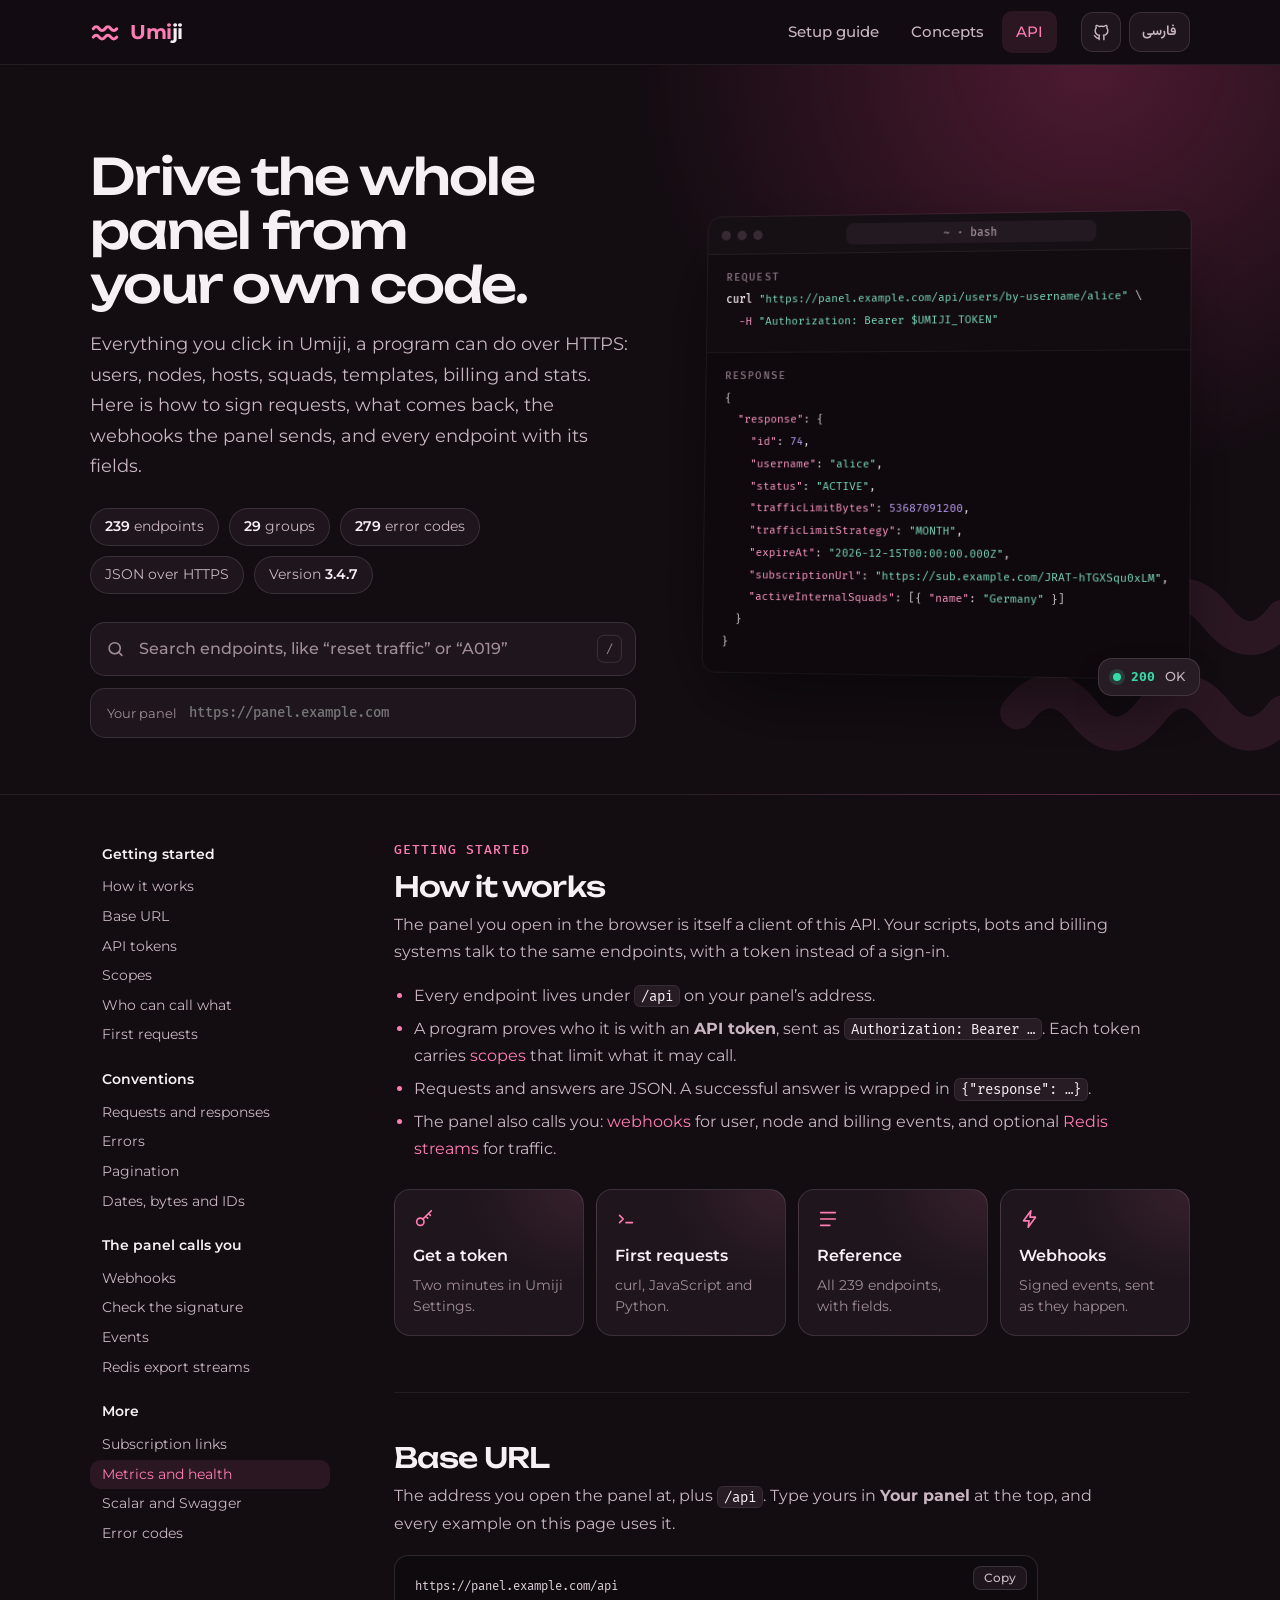
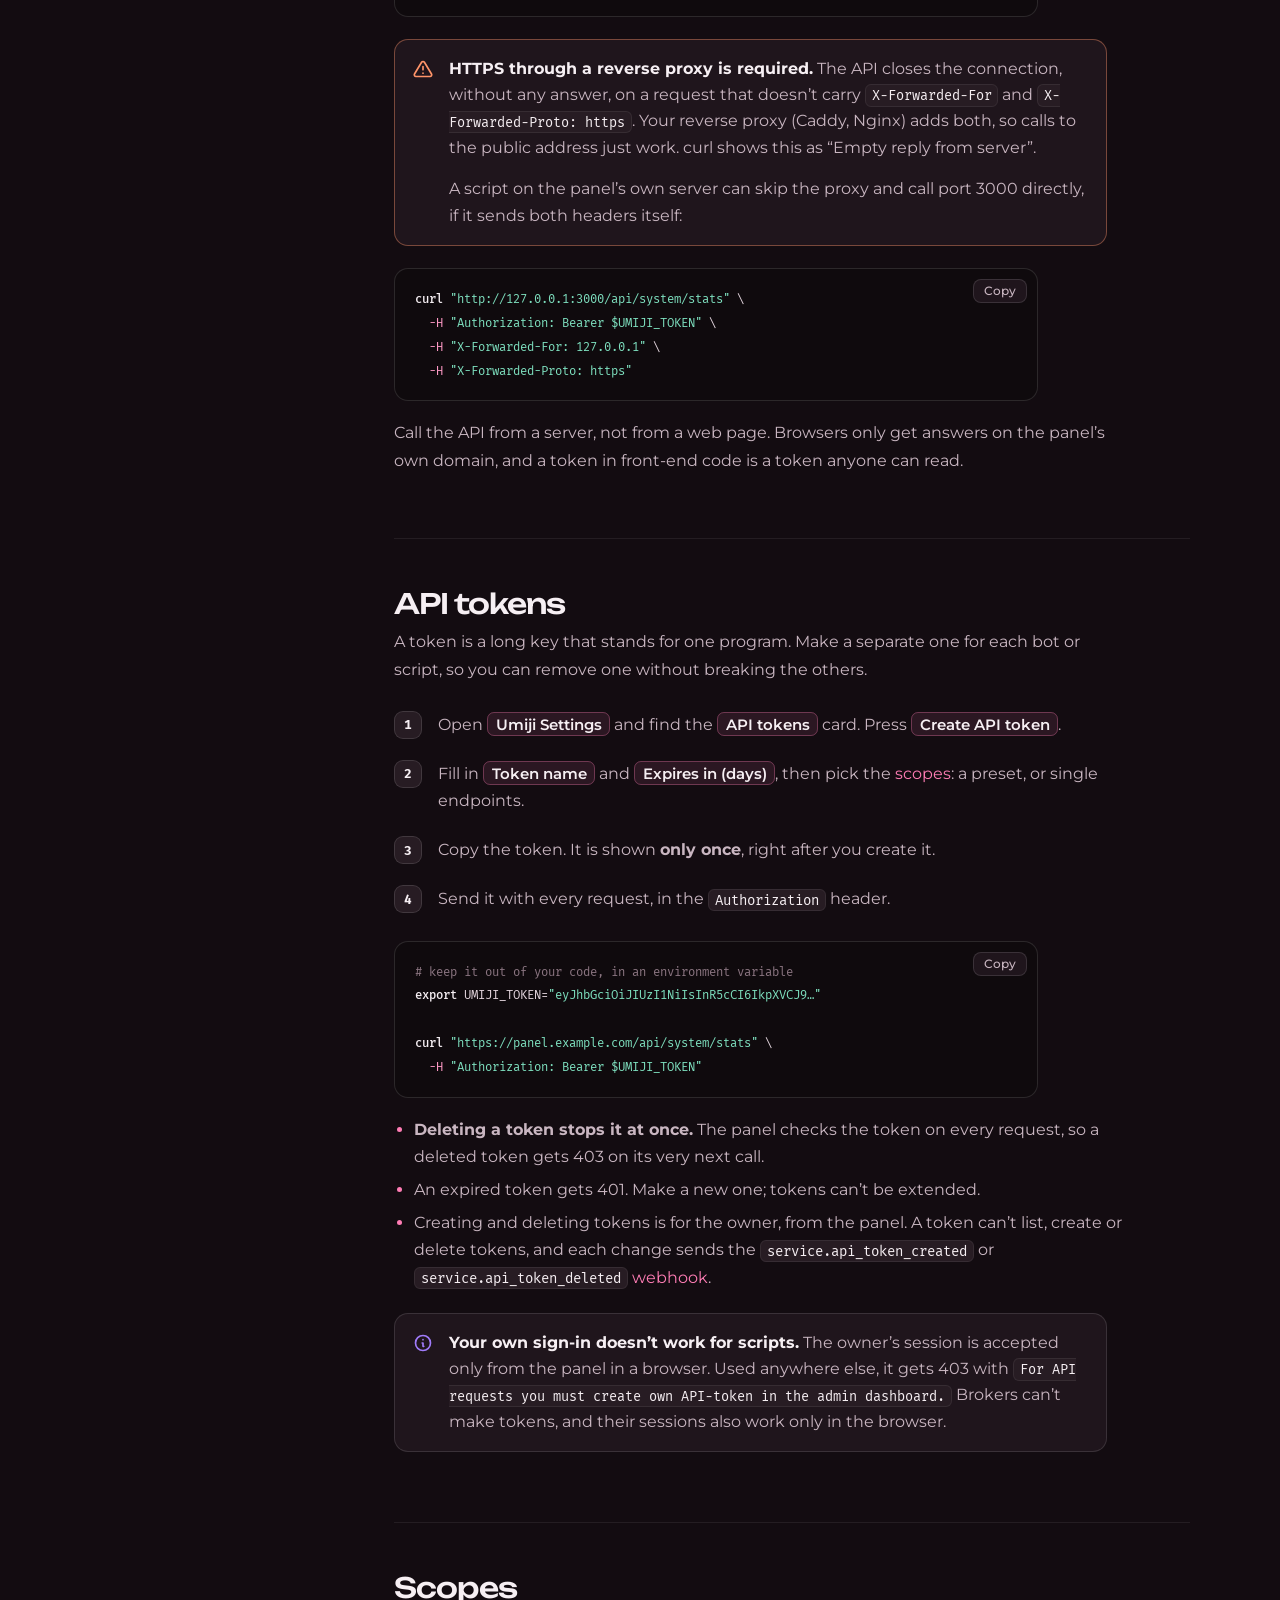
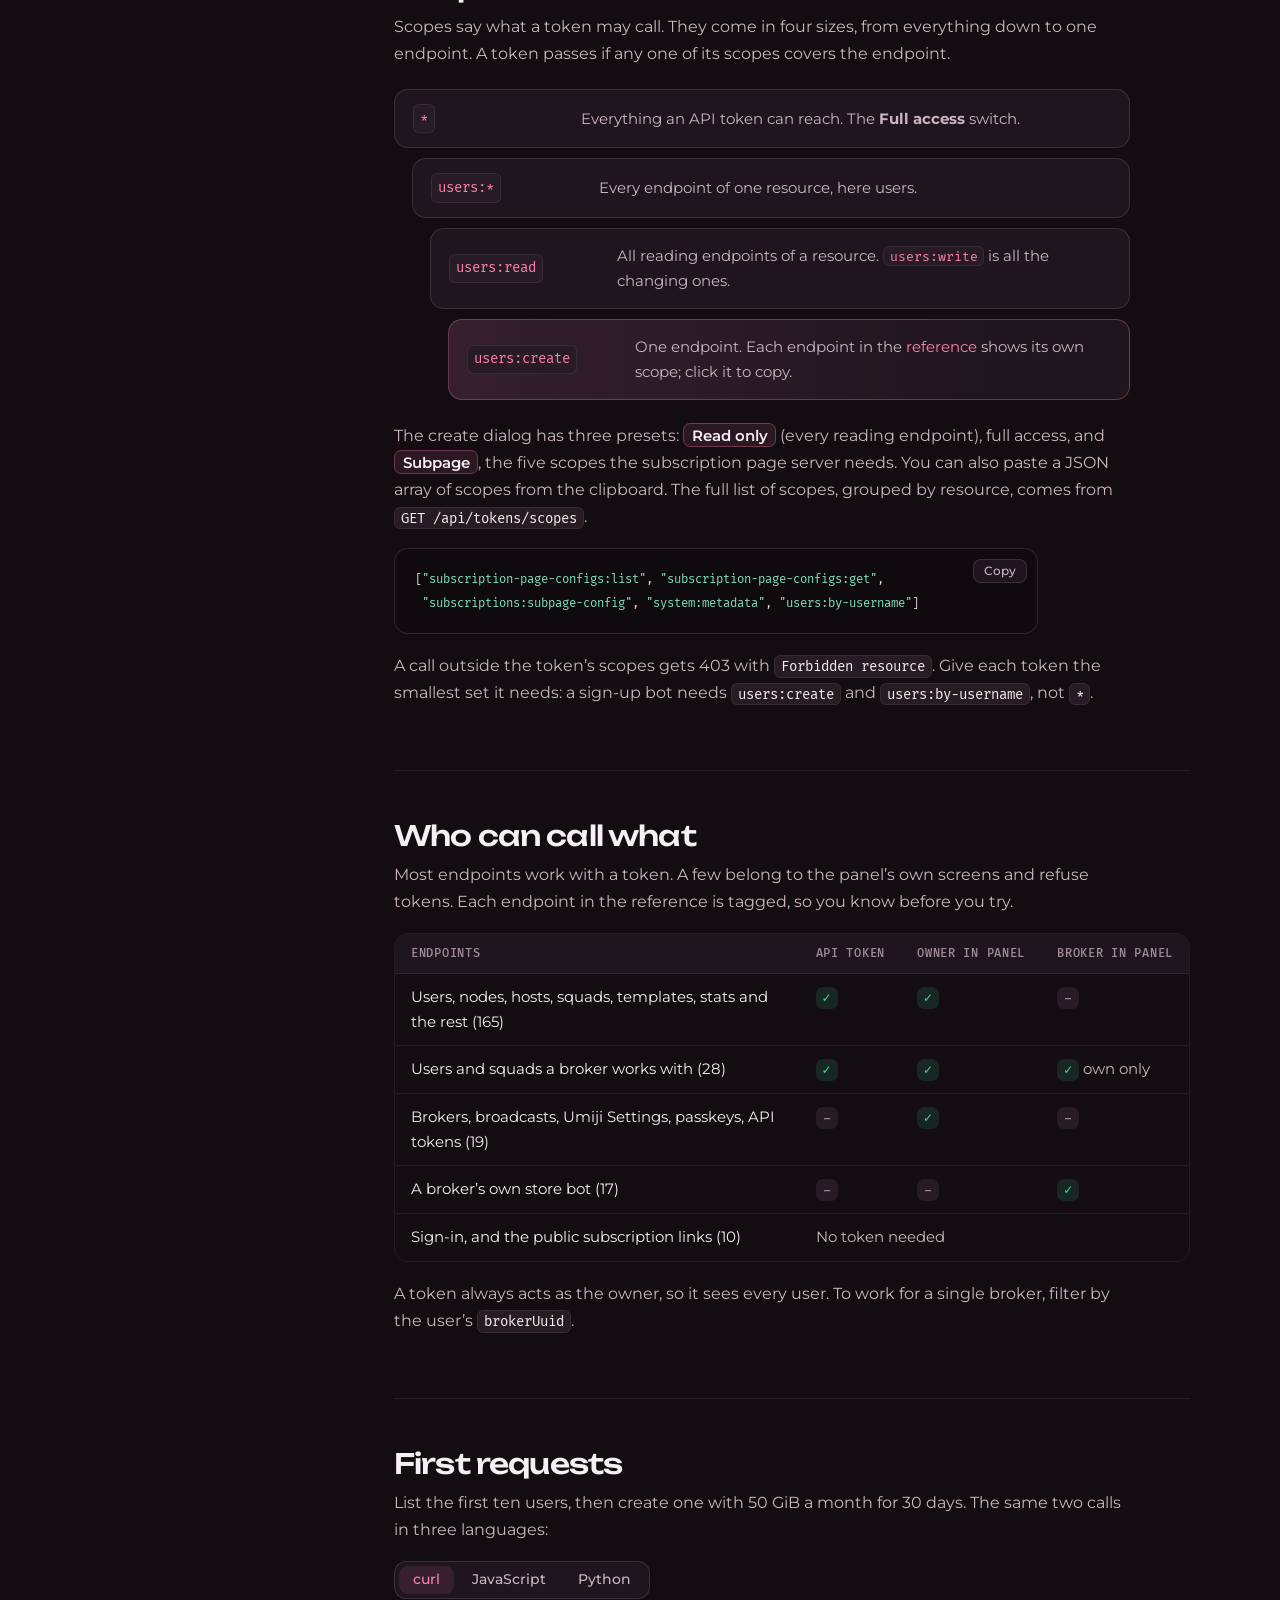
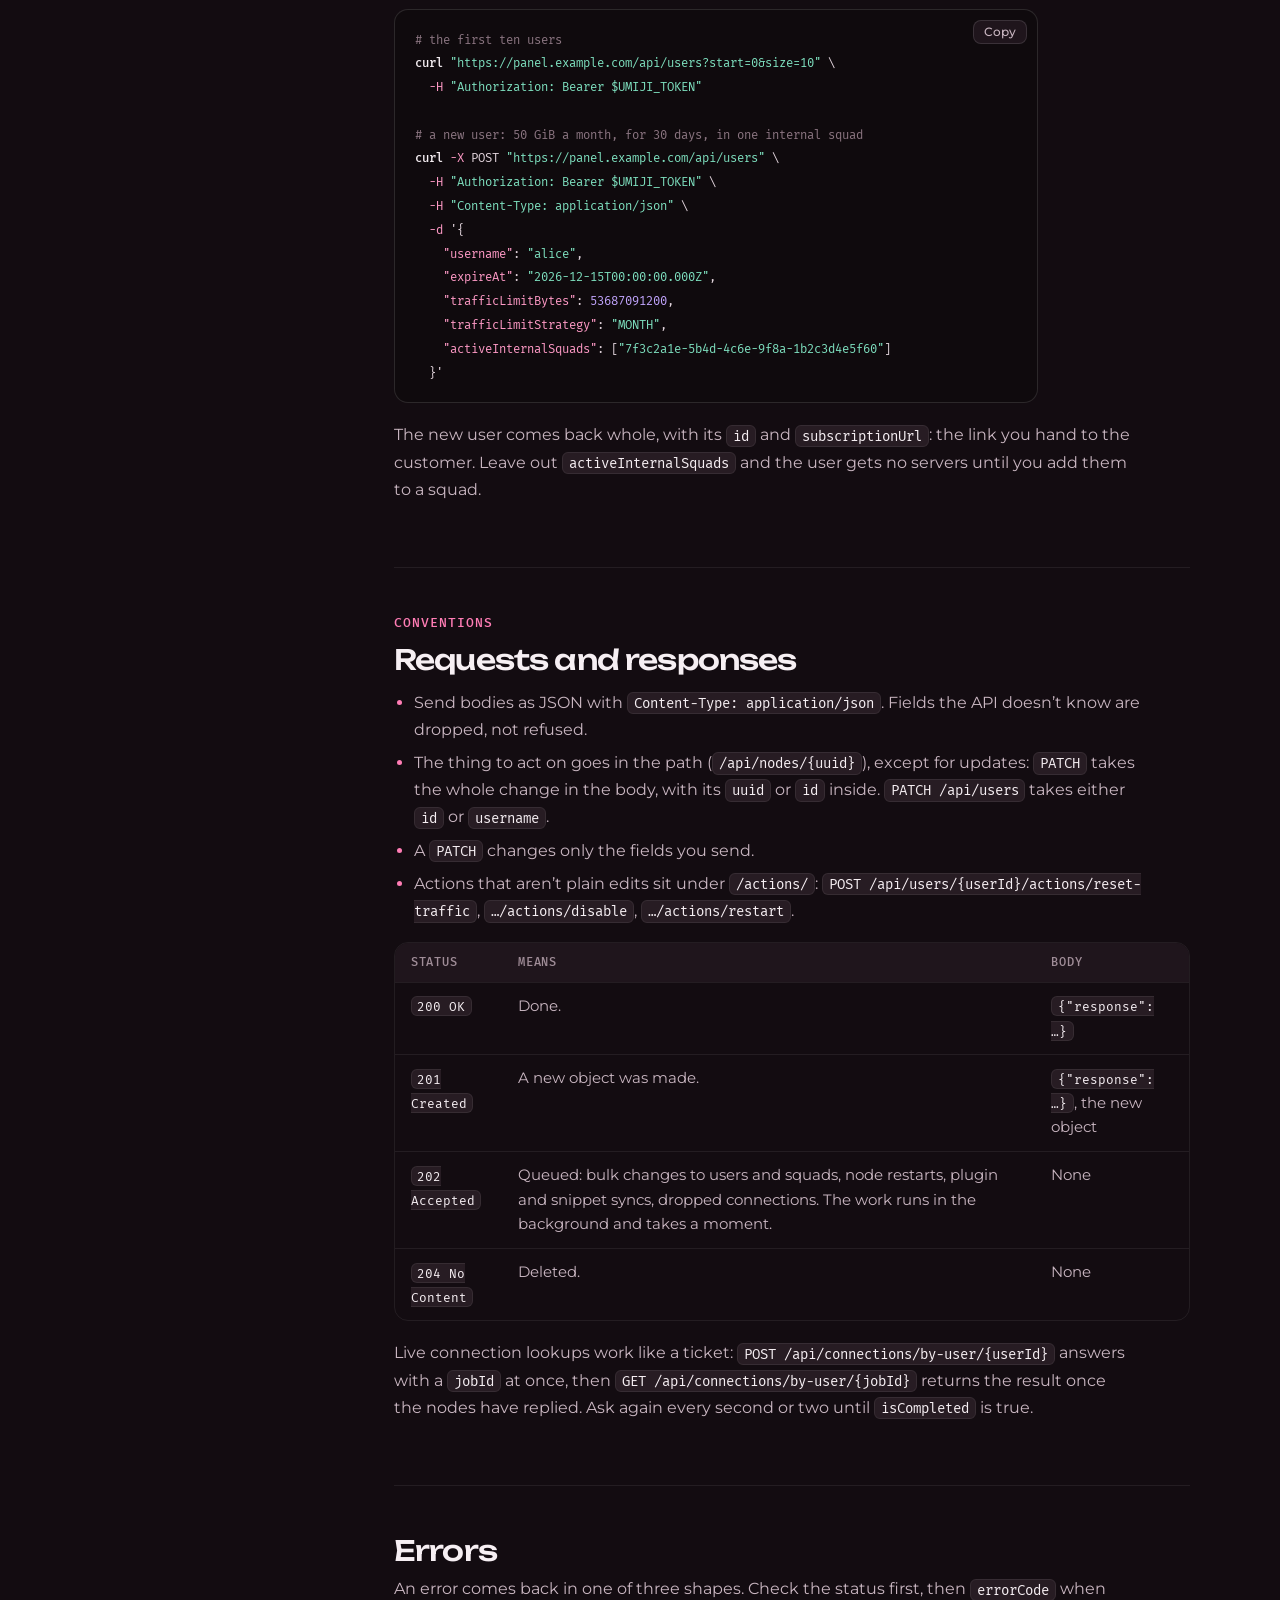
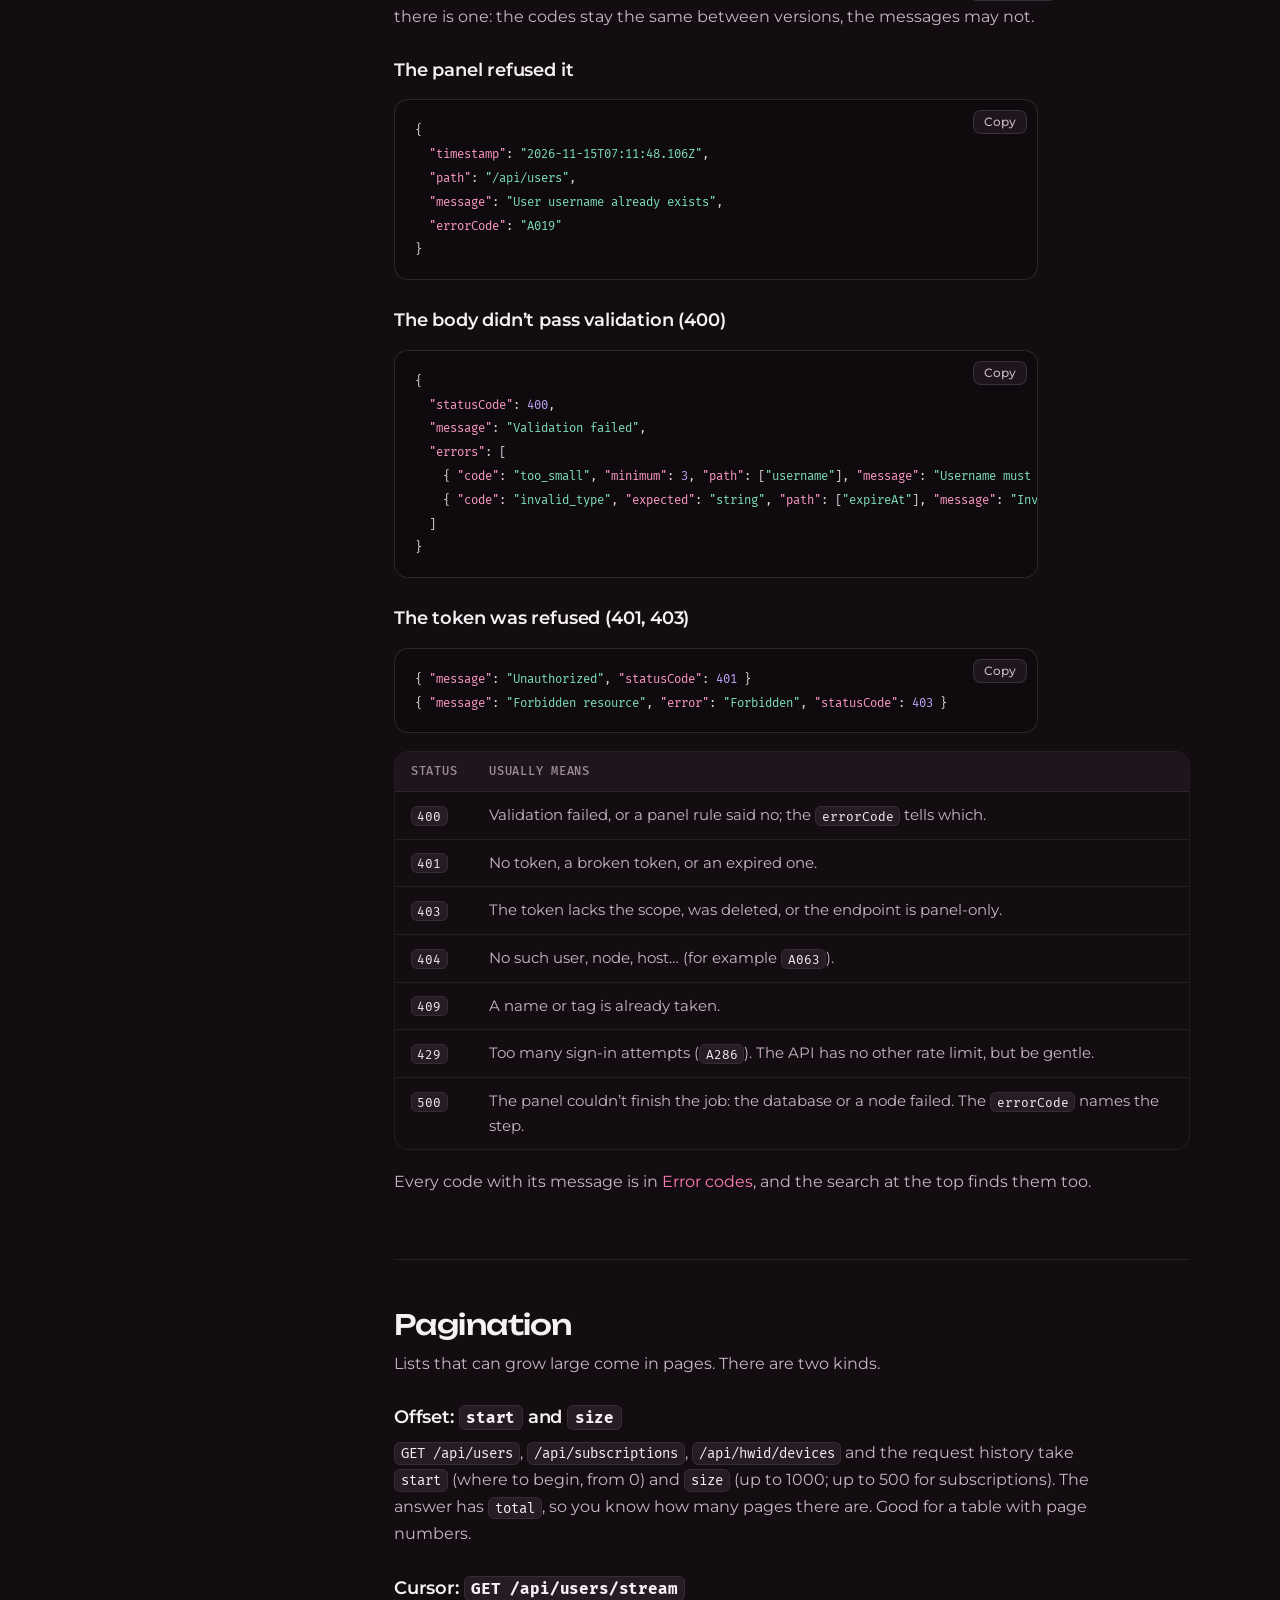
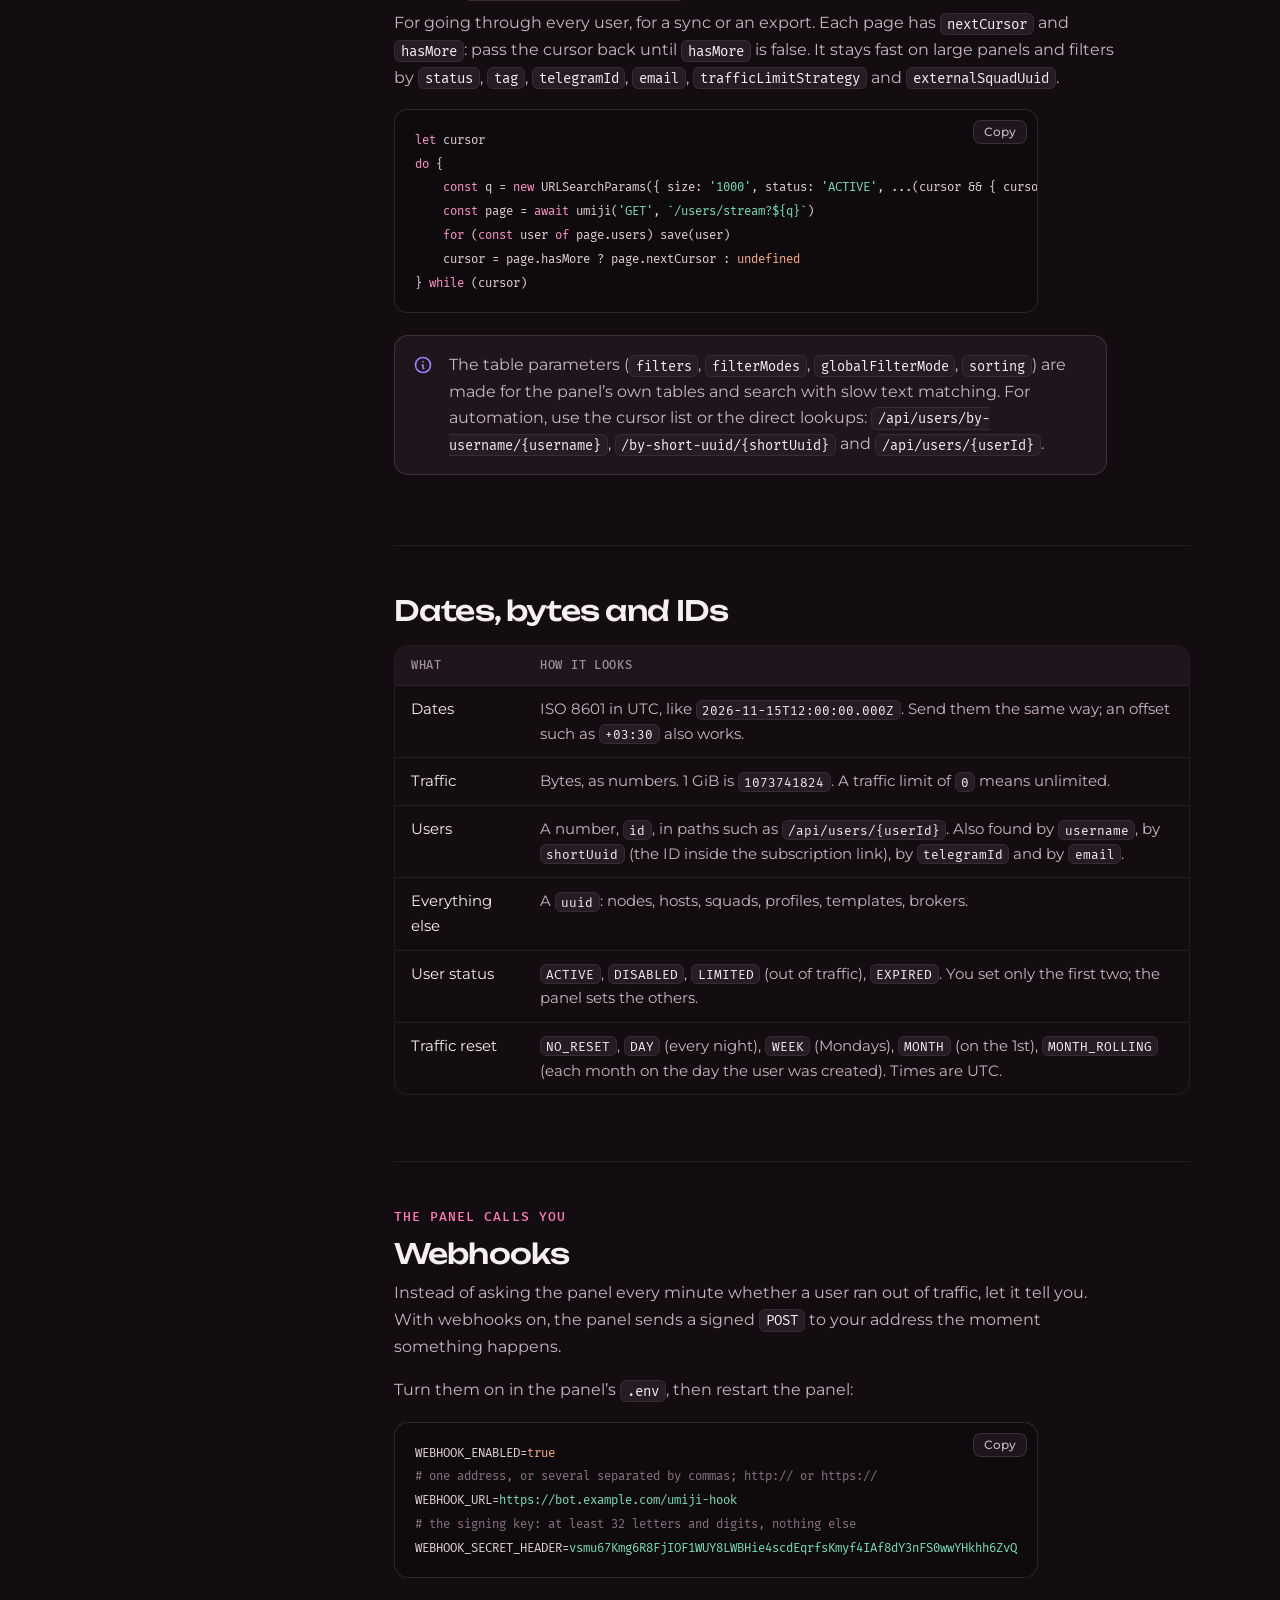
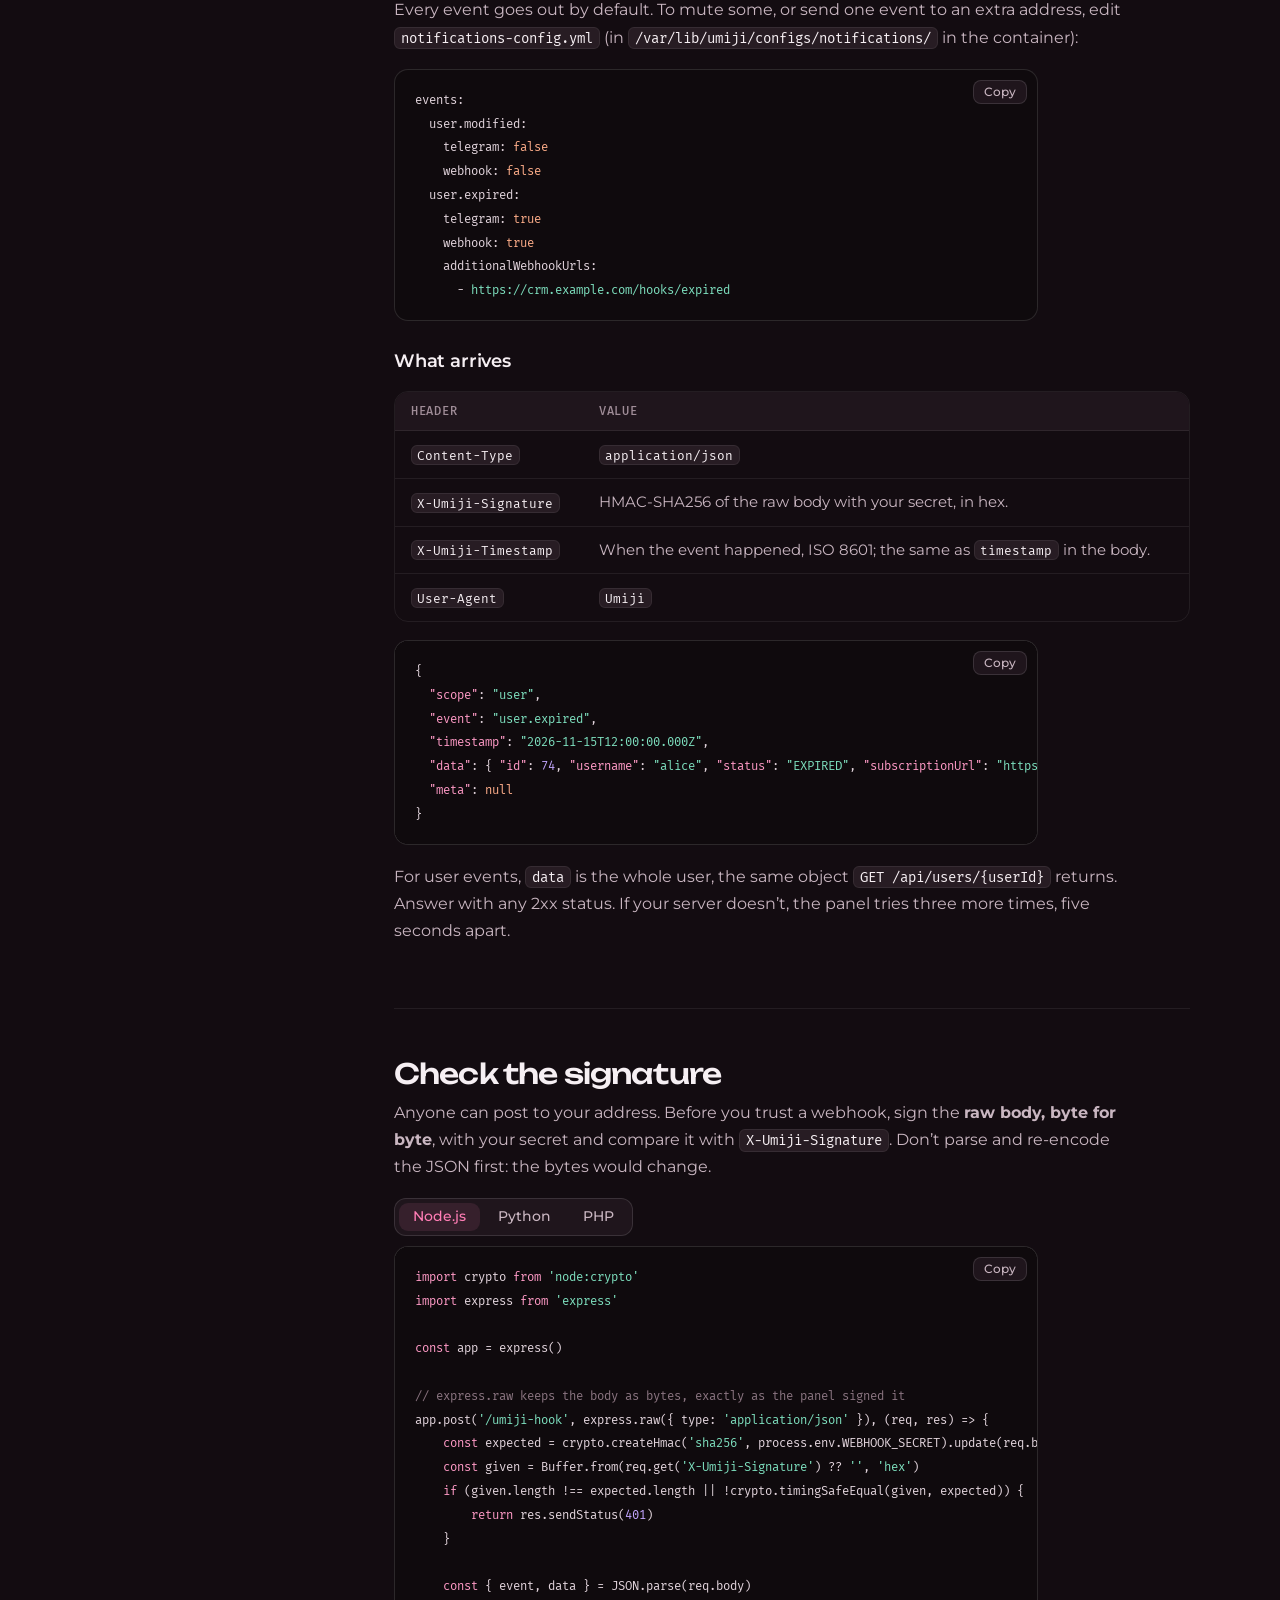
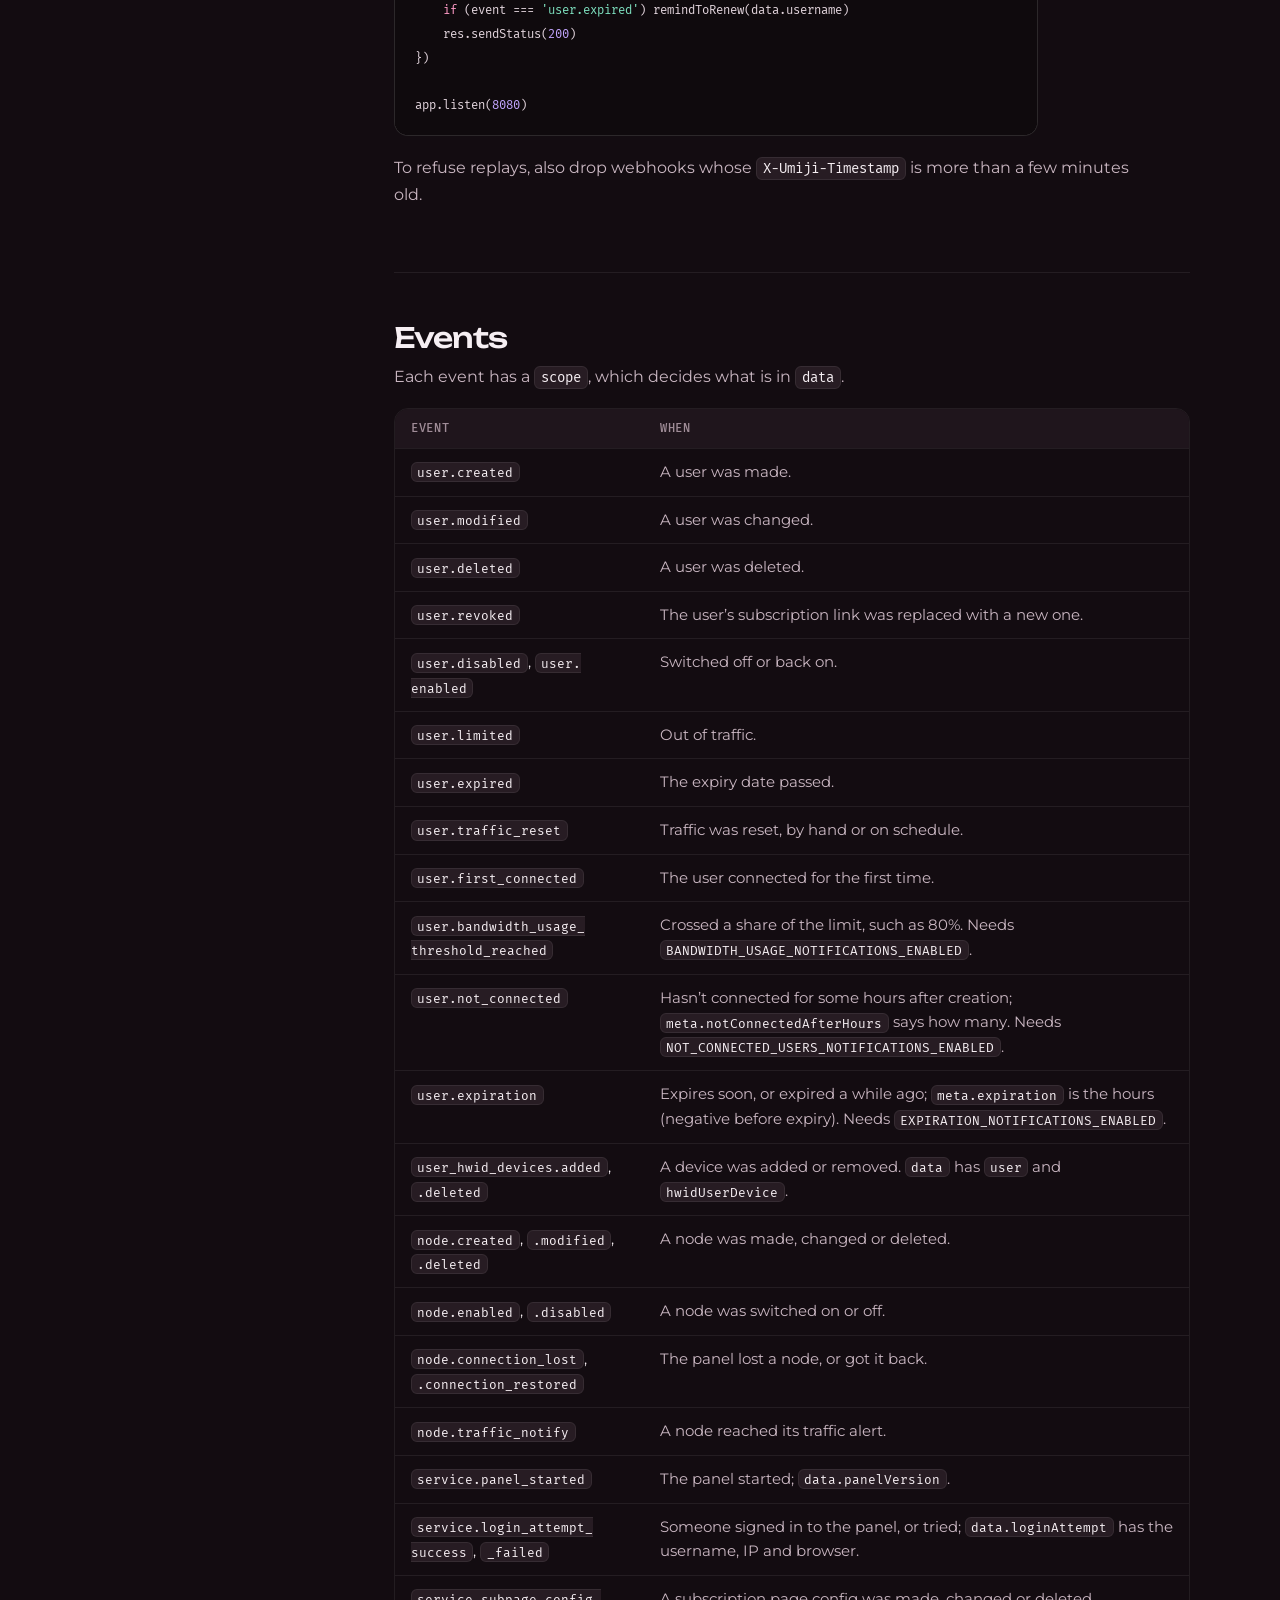
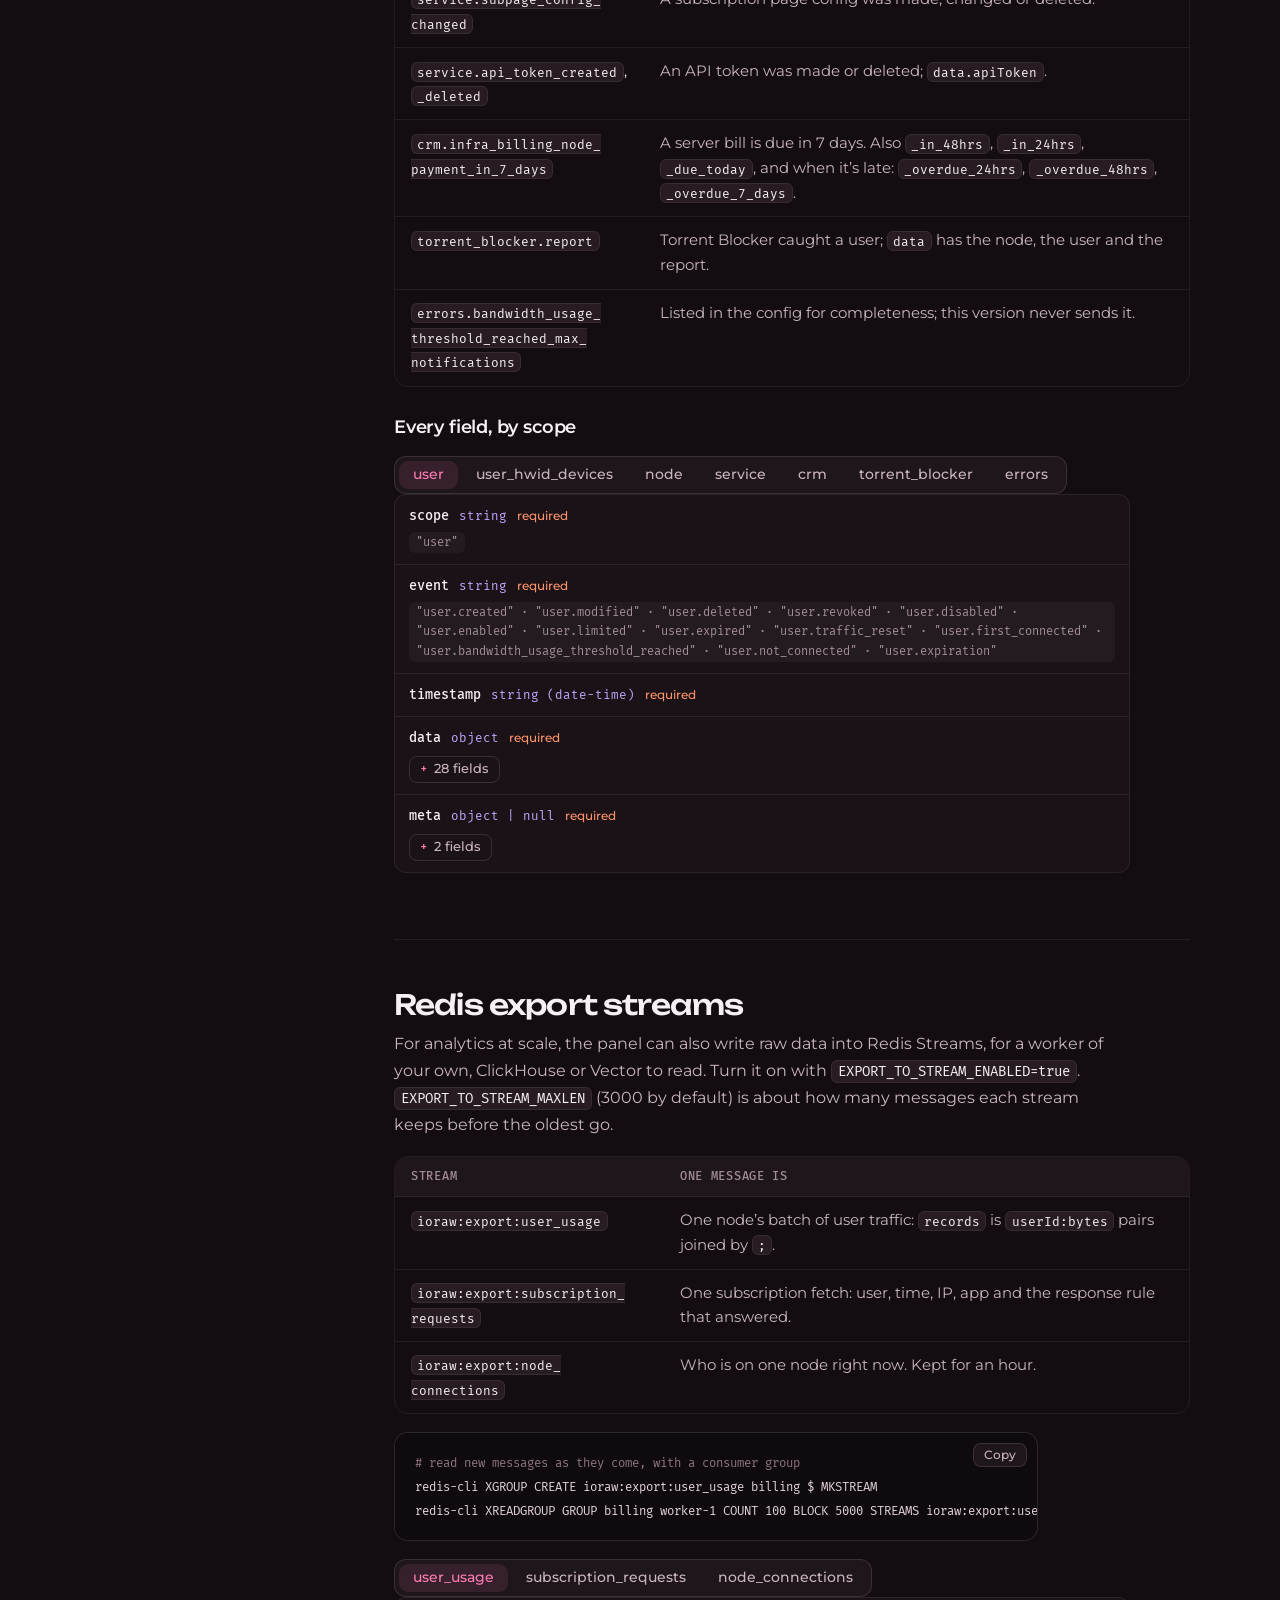
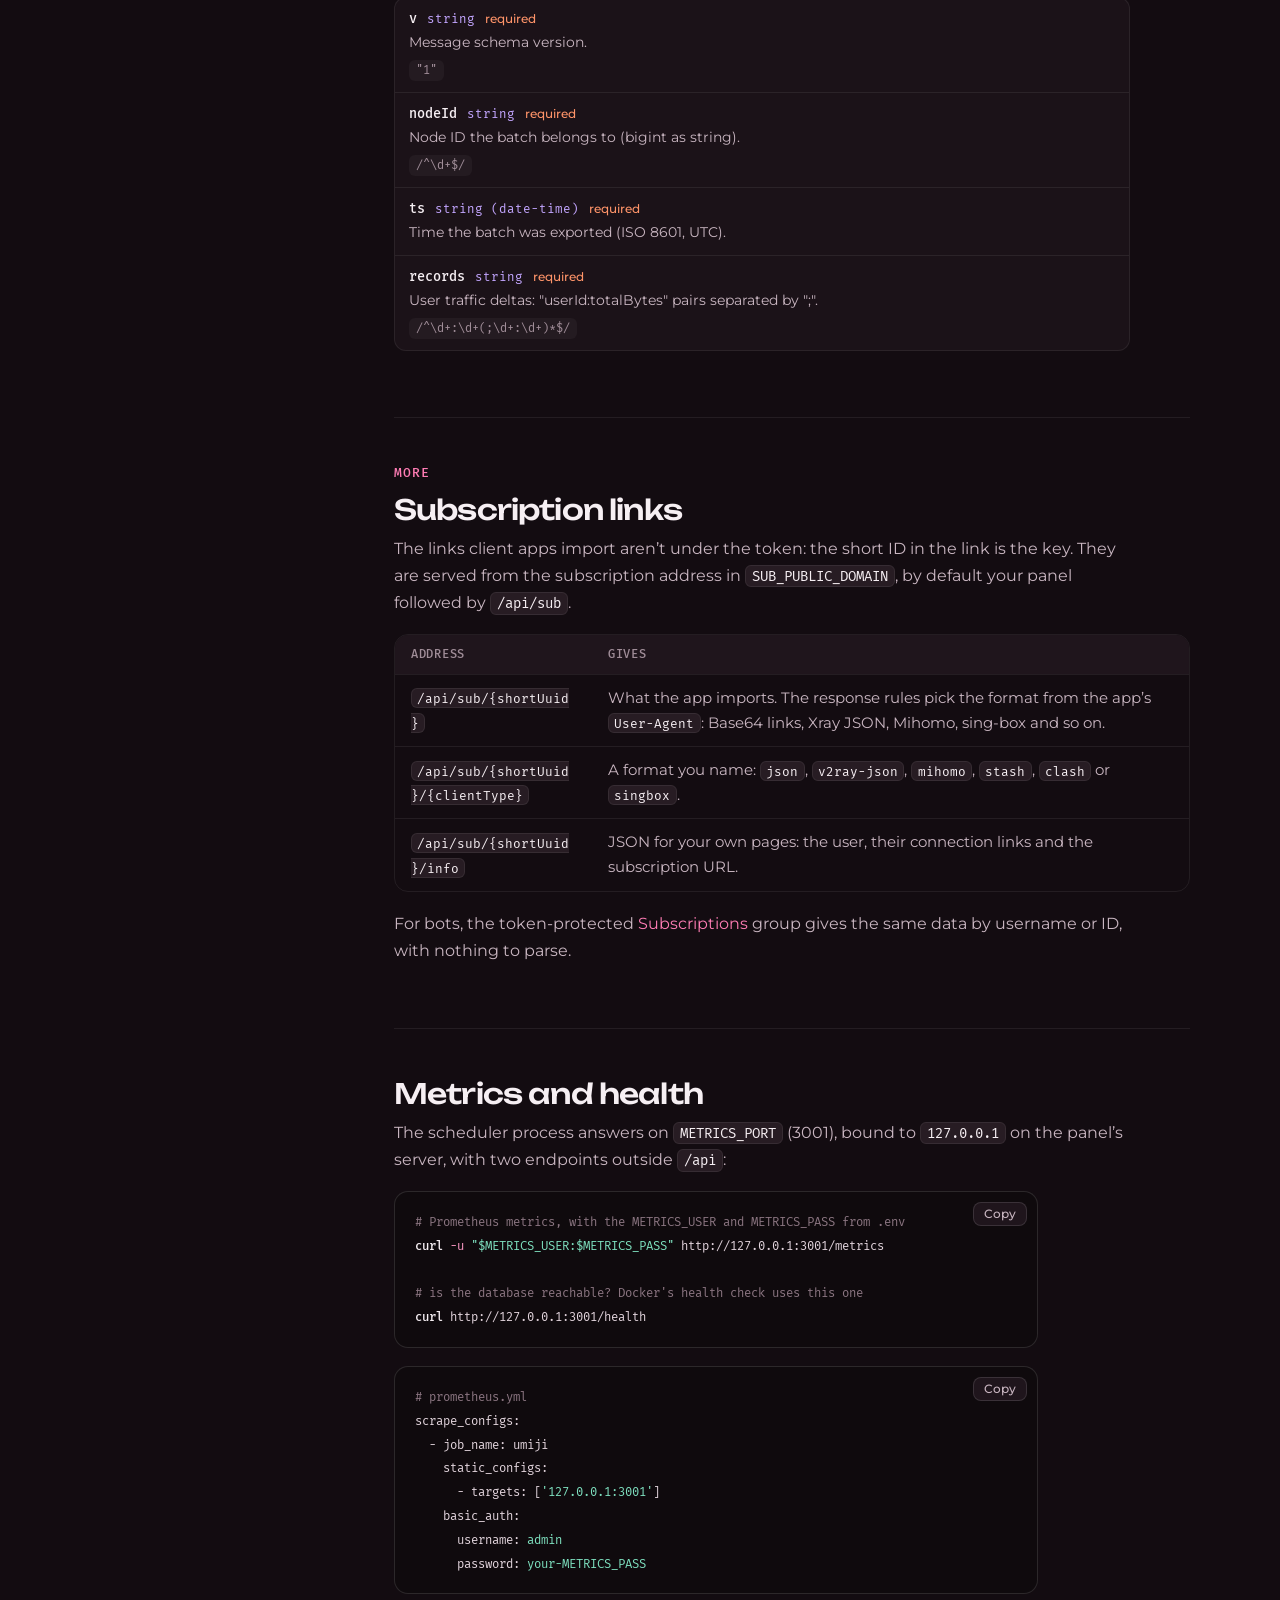
==== docs/api/index.html @ 1678034a "Wiki: guide, concepts and API reference in English and Persian - docs/: static wiki for GitHub Pages" ====
<!doctype html>
<html lang="en">
    <head>
        <meta charset="utf-8" />
        <meta name="viewport" content="width=device-width, initial-scale=1, viewport-fit=cover" />
        <title>API guide · Umiji</title>
        <meta
            name="description"
            content="The Umiji panel API: API tokens and scopes, requests, errors, pagination, webhooks with signature checks, and every endpoint with its fields and examples."
        />
        <meta name="theme-color" content="#130C11" />
        <link rel="alternate" hreflang="en" href="https://umiji.wiki/api/" />
        <link rel="alternate" hreflang="fa" href="https://umiji.wiki/fa/api/" />
        <link rel="icon" href="../assets/favicon.svg" type="image/svg+xml" />
        <link rel="icon" href="../assets/favicon-32.png" sizes="32x32" type="image/png" />
        <link rel="apple-touch-icon" href="../assets/apple-touch-icon.png" />
        <link rel="preconnect" href="https://fonts.googleapis.com" />
        <link rel="preconnect" href="https://fonts.gstatic.com" crossorigin />
        <link
            rel="stylesheet"
            href="https://fonts.googleapis.com/css2?family=Fira+Mono:wght@400;500&family=Montserrat:wght@400;500;600;700&family=Unbounded:wght@500;600&display=swap"
        />
        <!-- only the letters of the language switch and of 海路 -->
        <link rel="stylesheet" href="https://fonts.googleapis.com/css2?family=Vazirmatn:wght@600&family=Noto+Sans+JP:wght@400;600&text=%D9%81%D8%A7%D8%B1%D8%B3%DB%8C%E6%B5%B7%E8%B7%AF&display=swap" />
        <link rel="stylesheet" href="../assets/site.css" />
    </head>
    <body>
        <a class="skip" href="#main">Skip to content</a>

        <header class="topbar">
            <div class="wrap">
                <a class="brand" href="../" aria-label="Umiji wiki home">
                    <svg viewBox="0 0 16 16" fill="none" aria-hidden="true">
                        <g stroke="currentColor" stroke-linecap="round" stroke-linejoin="round" stroke-width="1.6">
                            <path d="M1.75 6.25q1.56-2 3.13 0t3.12 0t3.13 0t3.12 0" />
                            <path d="M1.75 10.75q1.56-2 3.13 0t3.12 0t3.13 0t3.12 0" />
                        </g>
                    </svg>
                    <span class="word"><span class="umi">Umi</span><span class="ji">ji</span></span>
                </a>
                <nav class="nav" aria-label="Main">
                    <a href="../guide/">Setup guide</a>
                    <a href="../concepts/">Concepts</a>
                    <a href="./" aria-current="page">API</a>
                </nav>
                <div class="tools">
                    <a class="icon-btn gh" href="https://github.com/therewasluna/umiji" aria-label="Umiji on GitHub">
                        <svg viewBox="0 0 24 24" fill="none" stroke="currentColor" stroke-width="1.8" stroke-linecap="round" stroke-linejoin="round" aria-hidden="true"><path d="M9 19c-4.3 1.4-4.3-2.5-6-3m12 5v-3.5c0-1 .1-1.4-.5-2 2.8-.3 5.5-1.4 5.5-6a4.6 4.6 0 0 0-1.3-3.2 4.2 4.2 0 0 0-.1-3.2s-1.1-.3-3.5 1.3a12.3 12.3 0 0 0-6.2 0C6.5 2.8 5.4 3.1 5.4 3.1a4.2 4.2 0 0 0-.1 3.2A4.6 4.6 0 0 0 4 9.5c0 4.6 2.7 5.7 5.5 6-.6.6-.6 1.2-.5 2V21" /></svg>
                    </a>
                    <a class="icon-btn lang-btn" href="../fa/api/" lang="fa" hreflang="fa" aria-label="فارسی، نسخه‌ی فارسی همین صفحه">فارسی</a>
                </div>
            </div>
        </header>

        <main id="main">
            <div class="page-head api">
                <div class="wrap">
                    <div>
                        <h1>Drive the whole panel from your own code.</h1>
                        <p>
                            Everything you click in Umiji, a program can do over HTTPS: users, nodes, hosts, squads,
                            templates, billing and stats. Here is how to sign requests, what comes back, the webhooks the
                            panel sends, and every endpoint with its fields.
                        </p>
                        <ul class="facts">
                            <li><b>239</b> endpoints</li>
                            <li><b>29</b> groups</li>
                            <li><b>279</b> error codes</li>
                            <li>JSON over HTTPS</li>
                            <li>Version <b>3.4.7</b></li>
                        </ul>
                        <div class="api-tools">
                            <label class="search">
                                <svg viewBox="0 0 24 24" fill="none" stroke="currentColor" stroke-width="2" stroke-linecap="round" stroke-linejoin="round" aria-hidden="true"><circle cx="11" cy="11" r="7" /><path d="M20 20l-3.5-3.5" /></svg>
                                <input id="api-search" type="search" placeholder="Search endpoints, like “reset traffic” or “A019”" aria-label="Search endpoints and error codes" autocomplete="off" />
                                <kbd aria-hidden="true">/</kbd>
                            </label>
                            <label class="base-field" title="Examples on this page use this address. It stays in this browser only.">
                                Your panel
                                <input id="base-url" type="url" inputmode="url" placeholder="https://panel.example.com" spellcheck="false" autocomplete="off" />
                            </label>
                        </div>
                    </div>
                    <div class="api-hero" aria-hidden="true">
                        <div class="window">
                            <div class="window-bar"><i></i><i></i><i></i><span>~ · bash</span></div>
<pre><span class="label">Request</span><code><span class="tk-f">curl</span> <span class="tk-s">"<span class="base">https://panel.example.com</span>/api/users/by-username/alice"</span> \
  <span class="tk-k">-H</span> <span class="tk-s">"Authorization: Bearer $UMIJI_TOKEN"</span></code></pre>
<pre><span class="label">Response</span><code class="json">{
  "response": {
    "id": 74,
    "username": "alice",
    "status": "ACTIVE",
    "trafficLimitBytes": 53687091200,
    "trafficLimitStrategy": "MONTH",
    "expireAt": "2026-12-15T00:00:00.000Z",
    "subscriptionUrl": "https://sub.example.com/JRAT-hTGXSqu0xLM",
    "activeInternalSquads": [{ "name": "Germany" }]
  }
}</code></pre>
                        </div>
                        <div class="status"><i></i><b>200</b> OK</div>
                    </div>
                </div>
                <svg class="waves" viewBox="0 0 16 16" fill="none" aria-hidden="true"><g stroke="currentColor" stroke-linecap="round" stroke-width="1.6"><path d="M1.75 6.25q1.56-2 3.13 0t3.12 0t3.13 0t3.12 0" /><path d="M1.75 10.75q1.56-2 3.13 0t3.12 0t3.13 0t3.12 0" /></g></svg>
            </div>

            <div class="wrap docs">
                <aside class="toc collapsible" aria-label="API guide">
                    <button class="toc-toggle" type="button" aria-expanded="false">
                        All sections
                        <svg viewBox="0 0 24 24" fill="none" stroke="currentColor" stroke-width="2" stroke-linecap="round" stroke-linejoin="round" aria-hidden="true"><path d="M6 9l6 6 6-6" /></svg>
                    </button>
                    <div class="group"><span>Getting started</span><ul>
                        <li><a href="#overview">How it works</a></li>
                        <li><a href="#base-url">Base URL</a></li>
                        <li><a href="#auth">API tokens</a></li>
                        <li><a href="#scopes">Scopes</a></li>
                        <li><a href="#roles">Who can call what</a></li>
                        <li><a href="#quick-start">First requests</a></li>
                    </ul></div>
                    <div class="group"><span>Conventions</span><ul>
                        <li><a href="#format">Requests and responses</a></li>
                        <li><a href="#errors">Errors</a></li>
                        <li><a href="#pagination">Pagination</a></li>
                        <li><a href="#types">Dates, bytes and IDs</a></li>
                    </ul></div>
                    <div class="group"><span>The panel calls you</span><ul>
                        <li><a href="#webhooks">Webhooks</a></li>
                        <li><a href="#webhook-signature">Check the signature</a></li>
                        <li><a href="#webhook-events">Events</a></li>
                        <li><a href="#streams">Redis export streams</a></li>
                    </ul></div>
                    <div class="group"><span>More</span><ul>
                        <li><a href="#subscription-links">Subscription links</a></li>
                        <li><a href="#metrics">Metrics and health</a></li>
                        <li><a href="#explorers">Scalar and Swagger</a></li>
                        <li><a href="#error-codes">Error codes</a></li>
                    </ul></div>
                    <div id="toc-ref"></div>
                </aside>

                <div>
                    <!-- GETTING STARTED -->
                    <section class="guide-block" id="overview">
                        <span class="kicker">Getting started</span>
                        <div class="group-title"><h2>How it works</h2></div>
                        <p>
                            The panel you open in the browser is itself a client of this API. Your scripts, bots and
                            billing systems talk to the same endpoints, with a token instead of a sign-in.
                        </p>
                        <ul class="plain">
                            <li>Every endpoint lives under <code>/api</code> on your panel’s address.</li>
                            <li>A program proves who it is with an <strong>API token</strong>, sent as <code>Authorization: Bearer …</code>. Each token carries <a href="#scopes">scopes</a> that limit what it may call.</li>
                            <li>Requests and answers are JSON. A successful answer is wrapped in <code>{"response": …}</code>.</li>
                            <li>The panel also calls you: <a href="#webhooks">webhooks</a> for user, node and billing events, and optional <a href="#streams">Redis streams</a> for traffic.</li>
                        </ul>
                        <div class="tiles-wrap">
                            <div class="tiles">
                                <a class="tile" href="#auth">
                                    <svg viewBox="0 0 24 24" fill="none" stroke="currentColor" stroke-width="1.8" stroke-linecap="round" stroke-linejoin="round" aria-hidden="true"><circle cx="8" cy="15" r="4" /><path d="M10.8 12.2 20 3m-3 3 2 2m-5 1 2 2" /></svg>
                                    <b>Get a token</b><span>Two minutes in Umiji Settings.</span>
                                </a>
                                <a class="tile" href="#quick-start">
                                    <svg viewBox="0 0 24 24" fill="none" stroke="currentColor" stroke-width="1.8" stroke-linecap="round" stroke-linejoin="round" aria-hidden="true"><path d="m5 8 4 4-4 4M12 16h7" /></svg>
                                    <b>First requests</b><span>curl, JavaScript and Python.</span>
                                </a>
                                <a class="tile" href="#reference">
                                    <svg viewBox="0 0 24 24" fill="none" stroke="currentColor" stroke-width="1.8" stroke-linecap="round" stroke-linejoin="round" aria-hidden="true"><path d="M4 5h16M4 12h16M4 19h10" /></svg>
                                    <b>Reference</b><span>All 239 endpoints, with fields.</span>
                                </a>
                                <a class="tile" href="#webhooks">
                                    <svg viewBox="0 0 24 24" fill="none" stroke="currentColor" stroke-width="1.8" stroke-linecap="round" stroke-linejoin="round" aria-hidden="true"><path d="M13 3 5 14h6l-1 7 8-11h-6l1-7Z" /></svg>
                                    <b>Webhooks</b><span>Signed events, sent as they happen.</span>
                                </a>
                            </div>
                        </div>
                    </section>

                    <section class="guide-block" id="base-url">
                        <div class="group-title"><h2>Base URL</h2></div>
                        <p>The address you open the panel at, plus <code>/api</code>. Type yours in <strong>Your panel</strong> at the top, and every example on this page uses it.</p>
<pre data-copy><code><span class="base">https://panel.example.com</span>/api</code></pre>
                        <div class="note warn">
                            <svg viewBox="0 0 24 24" fill="none" stroke="currentColor" stroke-width="2" stroke-linecap="round" stroke-linejoin="round" aria-hidden="true"><path d="M12 9v4M12 17h.01" /><path d="M10.3 3.9 1.8 18a2 2 0 0 0 1.7 3h17a2 2 0 0 0 1.7-3L13.7 3.9a2 2 0 0 0-3.4 0Z" /></svg>
                            <div>
                                <p><strong>HTTPS through a reverse proxy is required.</strong> The API closes the connection, without any answer, on a request that doesn’t carry <code>X-Forwarded-For</code> and <code>X-Forwarded-Proto: https</code>. Your reverse proxy (Caddy, Nginx) adds both, so calls to the public address just work. curl shows this as “Empty reply from server”.</p>
                                <p>A script on the panel’s own server can skip the proxy and call port 3000 directly, if it sends both headers itself:</p>
                            </div>
                        </div>
<pre data-copy><code><span class="tk-f">curl</span> <span class="tk-s">"http://127.0.0.1:3000/api/system/stats"</span> \
  <span class="tk-k">-H</span> <span class="tk-s">"Authorization: Bearer $UMIJI_TOKEN"</span> \
  <span class="tk-k">-H</span> <span class="tk-s">"X-Forwarded-For: 127.0.0.1"</span> \
  <span class="tk-k">-H</span> <span class="tk-s">"X-Forwarded-Proto: https"</span></code></pre>
                        <p>Call the API from a server, not from a web page. Browsers only get answers on the panel’s own domain, and a token in front-end code is a token anyone can read.</p>
                    </section>

                    <section class="guide-block" id="auth">
                        <div class="group-title"><h2>API tokens</h2></div>
                        <p>A token is a long key that stands for one program. Make a separate one for each bot or script, so you can remove one without breaking the others.</p>
                        <ol class="do">
                            <li>Open <b>Umiji Settings</b> and find the <b>API tokens</b> card. Press <b>Create API token</b>.</li>
                            <li>Fill in <b>Token name</b> and <b>Expires in (days)</b>, then pick the <a href="#scopes">scopes</a>: a preset, or single endpoints.</li>
                            <li>Copy the token. It is shown <strong>only once</strong>, right after you create it.</li>
                            <li>Send it with every request, in the <code>Authorization</code> header.</li>
                        </ol>
<pre data-copy><code><span class="c"># keep it out of your code, in an environment variable</span>
<span class="tk-f">export</span> UMIJI_TOKEN=<span class="tk-s">"eyJhbGciOiJIUzI1NiIsInR5cCI6IkpXVCJ9…"</span>

<span class="tk-f">curl</span> <span class="tk-s">"<span class="base">https://panel.example.com</span>/api/system/stats"</span> \
  <span class="tk-k">-H</span> <span class="tk-s">"Authorization: Bearer $UMIJI_TOKEN"</span></code></pre>
                        <ul class="plain">
                            <li><strong>Deleting a token stops it at once.</strong> The panel checks the token on every request, so a deleted token gets 403 on its very next call.</li>
                            <li>An expired token gets 401. Make a new one; tokens can’t be extended.</li>
                            <li>Creating and deleting tokens is for the owner, from the panel. A token can’t list, create or delete tokens, and each change sends the <code>service.api_token_created</code> or <code>service.api_token_deleted</code> <a href="#webhook-events">webhook</a>.</li>
                        </ul>
                        <div class="note">
                            <svg viewBox="0 0 24 24" fill="none" stroke="currentColor" stroke-width="2" stroke-linecap="round" stroke-linejoin="round" aria-hidden="true"><circle cx="12" cy="12" r="9" /><path d="M12 8h.01M11 12h1v4h1" /></svg>
                            <p><strong>Your own sign-in doesn’t work for scripts.</strong> The owner’s session is accepted only from the panel in a browser. Used anywhere else, it gets 403 with <code>For API requests you must create own API-token in the admin dashboard.</code> Brokers can’t make tokens, and their sessions also work only in the browser.</p>
                        </div>
                    </section>

                    <section class="guide-block" id="scopes">
                        <div class="group-title"><h2>Scopes</h2></div>
                        <p>Scopes say what a token may call. They come in four sizes, from everything down to one endpoint. A token passes if any one of its scopes covers the endpoint.</p>
                        <ol class="ladder">
                            <li><code>*</code><span>Everything an API token can reach. The <strong>Full access</strong> switch.</span></li>
                            <li><code>users:*</code><span>Every endpoint of one resource, here users.</span></li>
                            <li><code>users:read</code><span>All reading endpoints of a resource. <code>users:write</code> is all the changing ones.</span></li>
                            <li><code>users:create</code><span>One endpoint. Each endpoint in the <a href="#reference">reference</a> shows its own scope; click it to copy.</span></li>
                        </ol>
                        <p>The create dialog has three presets: <b class="ui">Read only</b> (every reading endpoint), full access, and <b class="ui">Subpage</b>, the five scopes the subscription page server needs. You can also paste a JSON array of scopes from the clipboard. The full list of scopes, grouped by resource, comes from <a href="#ref-api-tokens"><code>GET /api/tokens/scopes</code></a>.</p>
<pre data-copy><code class="json">["subscription-page-configs:list", "subscription-page-configs:get",
 "subscriptions:subpage-config", "system:metadata", "users:by-username"]</code></pre>
                        <p>A call outside the token’s scopes gets 403 with <code>Forbidden resource</code>. Give each token the smallest set it needs: a sign-up bot needs <code>users:create</code> and <code>users:by-username</code>, not <code>*</code>.</p>
                    </section>

                    <section class="guide-block" id="roles">
                        <div class="group-title"><h2>Who can call what</h2></div>
                        <p>Most endpoints work with a token. A few belong to the panel’s own screens and refuse tokens. Each endpoint in the reference is tagged, so you know before you try.</p>
                        <div class="table-wrap">
                            <table class="data">
                                <thead><tr><th>Endpoints</th><th>API token</th><th>Owner in panel</th><th>Broker in panel</th></tr></thead>
                                <tbody>
                                    <tr><td>Users, nodes, hosts, squads, templates, stats and the rest (165)</td><td><span class="yes">✓</span></td><td><span class="yes">✓</span></td><td><span class="no">–</span></td></tr>
                                    <tr><td>Users and squads a broker works with (28)</td><td><span class="yes">✓</span></td><td><span class="yes">✓</span></td><td><span class="yes">✓</span> own only</td></tr>
                                    <tr><td>Brokers, broadcasts, Umiji Settings, passkeys, API tokens (19)</td><td><span class="no">–</span></td><td><span class="yes">✓</span></td><td><span class="no">–</span></td></tr>
                                    <tr><td>A broker’s own store bot (17)</td><td><span class="no">–</span></td><td><span class="no">–</span></td><td><span class="yes">✓</span></td></tr>
                                    <tr><td>Sign-in, and the public subscription links (10)</td><td colspan="3">No token needed</td></tr>
                                </tbody>
                            </table>
                        </div>
                        <p>A token always acts as the owner, so it sees every user. To work for a single broker, filter by the user’s <code>brokerUuid</code>.</p>
                    </section>

                    <section class="guide-block" id="quick-start">
                        <div class="group-title"><h2>First requests</h2></div>
                        <p>List the first ten users, then create one with 50 GiB a month for 30 days. The same two calls in three languages:</p>
                        <div class="tabs">
                            <div role="tablist" aria-label="Language">
                                <button role="tab" type="button">curl</button>
                                <button role="tab" type="button">JavaScript</button>
                                <button role="tab" type="button">Python</button>
                            </div>
                            <div role="tabpanel">
<pre data-copy><code><span class="c"># the first ten users</span>
<span class="tk-f">curl</span> <span class="tk-s">"<span class="base">https://panel.example.com</span>/api/users?start=0&amp;size=10"</span> \
  <span class="tk-k">-H</span> <span class="tk-s">"Authorization: Bearer $UMIJI_TOKEN"</span>

<span class="c"># a new user: 50 GiB a month, for 30 days, in one internal squad</span>
<span class="tk-f">curl</span> <span class="tk-k">-X</span> POST <span class="tk-s">"<span class="base">https://panel.example.com</span>/api/users"</span> \
  <span class="tk-k">-H</span> <span class="tk-s">"Authorization: Bearer $UMIJI_TOKEN"</span> \
  <span class="tk-k">-H</span> <span class="tk-s">"Content-Type: application/json"</span> \
  <span class="tk-k">-d</span> '{
    <span class="tk-k">"username"</span>: <span class="tk-s">"alice"</span>,
    <span class="tk-k">"expireAt"</span>: <span class="tk-s">"2026-12-15T00:00:00.000Z"</span>,
    <span class="tk-k">"trafficLimitBytes"</span>: <span class="tk-n">53687091200</span>,
    <span class="tk-k">"trafficLimitStrategy"</span>: <span class="tk-s">"MONTH"</span>,
    <span class="tk-k">"activeInternalSquads"</span>: [<span class="tk-s">"7f3c2a1e-5b4d-4c6e-9f8a-1b2c3d4e5f60"</span>]
  }'</code></pre>
                            </div>
                            <div role="tabpanel">
<pre data-copy><code><span class="c">// Node.js 18 or newer: fetch is built in</span>
<span class="tk-k">const</span> BASE = <span class="tk-s">'<span class="base">https://panel.example.com</span>/api'</span>
<span class="tk-k">const</span> headers = {
    Authorization: <span class="tk-s">`Bearer ${process.env.UMIJI_TOKEN}`</span>,
    <span class="tk-s">'Content-Type'</span>: <span class="tk-s">'application/json'</span>,
}

<span class="tk-k">async function</span> <span class="tk-f">umiji</span>(method, path, body) {
    <span class="tk-k">const</span> res = <span class="tk-k">await</span> fetch(BASE + path, { method, headers, body: body &amp;&amp; JSON.stringify(body) })
    <span class="tk-k">if</span> (res.status === <span class="tk-n">202</span> || res.status === <span class="tk-n">204</span>) <span class="tk-k">return</span> <span class="tk-b">null</span>
    <span class="tk-k">const</span> json = <span class="tk-k">await</span> res.json()
    <span class="tk-k">if</span> (!res.ok) <span class="tk-k">throw new</span> Error(<span class="tk-s">`${json.errorCode ?? res.status}: ${json.message}`</span>)
    <span class="tk-k">return</span> json.response
}

<span class="tk-k">const</span> { users, total } = <span class="tk-k">await</span> umiji(<span class="tk-s">'GET'</span>, <span class="tk-s">'/users?start=0&amp;size=10'</span>)

<span class="tk-k">const</span> alice = <span class="tk-k">await</span> umiji(<span class="tk-s">'POST'</span>, <span class="tk-s">'/users'</span>, {
    username: <span class="tk-s">'alice'</span>,
    expireAt: <span class="tk-k">new</span> Date(Date.now() + <span class="tk-n">30</span> * <span class="tk-n">864e5</span>).toISOString(),
    trafficLimitBytes: <span class="tk-n">50</span> * <span class="tk-n">1024</span> ** <span class="tk-n">3</span>,
    trafficLimitStrategy: <span class="tk-s">'MONTH'</span>,
})
console.log(alice.subscriptionUrl)</code></pre>
                            </div>
                            <div role="tabpanel">
<pre data-copy><code><span class="tk-k">import</span> os, datetime, requests

BASE = <span class="tk-s">"<span class="base">https://panel.example.com</span>/api"</span>
s = requests.Session()
s.headers[<span class="tk-s">"Authorization"</span>] = <span class="tk-s">f"Bearer {os.environ['UMIJI_TOKEN']}"</span>

<span class="tk-k">def</span> <span class="tk-f">umiji</span>(method, path, **kw):
    r = s.request(method, BASE + path, timeout=<span class="tk-n">30</span>, **kw)
    <span class="tk-k">if</span> r.status_code <span class="tk-k">in</span> (<span class="tk-n">202</span>, <span class="tk-n">204</span>):
        <span class="tk-k">return</span> <span class="tk-b">None</span>
    data = r.json()
    <span class="tk-k">if not</span> r.ok:
        <span class="tk-k">raise</span> RuntimeError(<span class="tk-s">f"{data.get('errorCode', r.status_code)}: {data['message']}"</span>)
    <span class="tk-k">return</span> data[<span class="tk-s">"response"</span>]

page = umiji(<span class="tk-s">"GET"</span>, <span class="tk-s">"/users"</span>, params={<span class="tk-s">"start"</span>: <span class="tk-n">0</span>, <span class="tk-s">"size"</span>: <span class="tk-n">10</span>})

alice = umiji(<span class="tk-s">"POST"</span>, <span class="tk-s">"/users"</span>, json={
    <span class="tk-s">"username"</span>: <span class="tk-s">"alice"</span>,
    <span class="tk-s">"expireAt"</span>: (datetime.datetime.now(datetime.UTC) + datetime.timedelta(days=<span class="tk-n">30</span>)).isoformat(),
    <span class="tk-s">"trafficLimitBytes"</span>: <span class="tk-n">50</span> * <span class="tk-n">1024</span>**<span class="tk-n">3</span>,
    <span class="tk-s">"trafficLimitStrategy"</span>: <span class="tk-s">"MONTH"</span>,
})
print(alice[<span class="tk-s">"subscriptionUrl"</span>])</code></pre>
                            </div>
                        </div>
                        <p>The new user comes back whole, with its <code>id</code> and <code>subscriptionUrl</code>: the link you hand to the customer. Leave out <code>activeInternalSquads</code> and the user gets no servers until you add them to a squad.</p>
                    </section>

                    <!-- CONVENTIONS -->
                    <section class="guide-block" id="format">
                        <span class="kicker">Conventions</span>
                        <div class="group-title"><h2>Requests and responses</h2></div>
                        <ul class="plain">
                            <li>Send bodies as JSON with <code>Content-Type: application/json</code>. Fields the API doesn’t know are dropped, not refused.</li>
                            <li>The thing to act on goes in the path (<code>/api/nodes/{uuid}</code>), except for updates: <code>PATCH</code> takes the whole change in the body, with its <code>uuid</code> or <code>id</code> inside. <code>PATCH /api/users</code> takes either <code>id</code> or <code>username</code>.</li>
                            <li>A <code>PATCH</code> changes only the fields you send.</li>
                            <li>Actions that aren’t plain edits sit under <code>/actions/</code>: <code>POST /api/users/{userId}/actions/reset-traffic</code>, <code>…/actions/disable</code>, <code>…/actions/restart</code>.</li>
                        </ul>
                        <div class="table-wrap">
                            <table class="data">
                                <thead><tr><th>Status</th><th>Means</th><th>Body</th></tr></thead>
                                <tbody>
                                    <tr><td><code>200 OK</code></td><td>Done.</td><td><code>{"response": …}</code></td></tr>
                                    <tr><td><code>201 Created</code></td><td>A new object was made.</td><td><code>{"response": …}</code>, the new object</td></tr>
                                    <tr><td><code>202 Accepted</code></td><td>Queued: bulk changes to users and squads, node restarts, plugin and snippet syncs, dropped connections. The work runs in the background and takes a moment.</td><td>None</td></tr>
                                    <tr><td><code>204 No Content</code></td><td>Deleted.</td><td>None</td></tr>
                                </tbody>
                            </table>
                        </div>
                        <p>Live connection lookups work like a ticket: <code>POST /api/connections/by-user/{userId}</code> answers with a <code>jobId</code> at once, then <code>GET /api/connections/by-user/{jobId}</code> returns the result once the nodes have replied. Ask again every second or two until <code>isCompleted</code> is true.</p>
                    </section>

                    <section class="guide-block" id="errors">
                        <div class="group-title"><h2>Errors</h2></div>
                        <p>An error comes back in one of three shapes. Check the status first, then <code>errorCode</code> when there is one: the codes stay the same between versions, the messages may not.</p>
                        <h3>The panel refused it</h3>
<pre data-copy><code class="json">{
  "timestamp": "2026-11-15T07:11:48.106Z",
  "path": "/api/users",
  "message": "User username already exists",
  "errorCode": "A019"
}</code></pre>
                        <h3>The body didn’t pass validation (400)</h3>
<pre data-copy><code class="json">{
  "statusCode": 400,
  "message": "Validation failed",
  "errors": [
    { "code": "too_small", "minimum": 3, "path": ["username"], "message": "Username must be at least 3 characters" },
    { "code": "invalid_type", "expected": "string", "path": ["expireAt"], "message": "Invalid input: expected string, received undefined" }
  ]
}</code></pre>
                        <h3>The token was refused (401, 403)</h3>
<pre data-copy><code class="json">{ "message": "Unauthorized", "statusCode": 401 }
{ "message": "Forbidden resource", "error": "Forbidden", "statusCode": 403 }</code></pre>
                        <div class="table-wrap">
                            <table class="data">
                                <thead><tr><th>Status</th><th>Usually means</th></tr></thead>
                                <tbody>
                                    <tr><td><code>400</code></td><td>Validation failed, or a panel rule said no; the <code>errorCode</code> tells which.</td></tr>
                                    <tr><td><code>401</code></td><td>No token, a broken token, or an expired one.</td></tr>
                                    <tr><td><code>403</code></td><td>The token lacks the scope, was deleted, or the endpoint is panel-only.</td></tr>
                                    <tr><td><code>404</code></td><td>No such user, node, host… (for example <code>A063</code>).</td></tr>
                                    <tr><td><code>409</code></td><td>A name or tag is already taken.</td></tr>
                                    <tr><td><code>429</code></td><td>Too many sign-in attempts (<code>A286</code>). The API has no other rate limit, but be gentle.</td></tr>
                                    <tr><td><code>500</code></td><td>The panel couldn’t finish the job: the database or a node failed. The <code>errorCode</code> names the step.</td></tr>
                                </tbody>
                            </table>
                        </div>
                        <p>Every code with its message is in <a href="#error-codes">Error codes</a>, and the search at the top finds them too.</p>
                    </section>

                    <section class="guide-block" id="pagination">
                        <div class="group-title"><h2>Pagination</h2></div>
                        <p>Lists that can grow large come in pages. There are two kinds.</p>
                        <h3>Offset: <code>start</code> and <code>size</code></h3>
                        <p><code>GET /api/users</code>, <code>/api/subscriptions</code>, <code>/api/hwid/devices</code> and the request history take <code>start</code> (where to begin, from 0) and <code>size</code> (up to 1000; up to 500 for subscriptions). The answer has <code>total</code>, so you know how many pages there are. Good for a table with page numbers.</p>
                        <h3>Cursor: <code>GET /api/users/stream</code></h3>
                        <p>For going through every user, for a sync or an export. Each page has <code>nextCursor</code> and <code>hasMore</code>: pass the cursor back until <code>hasMore</code> is false. It stays fast on large panels and filters by <code>status</code>, <code>tag</code>, <code>telegramId</code>, <code>email</code>, <code>trafficLimitStrategy</code> and <code>externalSquadUuid</code>.</p>
<pre data-copy><code><span class="tk-k">let</span> cursor
<span class="tk-k">do</span> {
    <span class="tk-k">const</span> q = <span class="tk-k">new</span> URLSearchParams({ size: <span class="tk-s">'1000'</span>, status: <span class="tk-s">'ACTIVE'</span>, ...(cursor &amp;&amp; { cursor }) })
    <span class="tk-k">const</span> page = <span class="tk-k">await</span> umiji(<span class="tk-s">'GET'</span>, <span class="tk-s">`/users/stream?${q}`</span>)
    <span class="tk-k">for</span> (<span class="tk-k">const</span> user <span class="tk-k">of</span> page.users) save(user)
    cursor = page.hasMore ? page.nextCursor : <span class="tk-b">undefined</span>
} <span class="tk-k">while</span> (cursor)</code></pre>
                        <div class="note">
                            <svg viewBox="0 0 24 24" fill="none" stroke="currentColor" stroke-width="2" stroke-linecap="round" stroke-linejoin="round" aria-hidden="true"><circle cx="12" cy="12" r="9" /><path d="M12 8h.01M11 12h1v4h1" /></svg>
                            <p>The table parameters (<code>filters</code>, <code>filterModes</code>, <code>globalFilterMode</code>, <code>sorting</code>) are made for the panel’s own tables and search with slow text matching. For automation, use the cursor list or the direct lookups: <code>/api/users/by-username/{username}</code>, <code>/by-short-uuid/{shortUuid}</code> and <code>/api/users/{userId}</code>.</p>
                        </div>
                    </section>

                    <section class="guide-block" id="types">
                        <div class="group-title"><h2>Dates, bytes and IDs</h2></div>
                        <div class="table-wrap">
                            <table class="data">
                                <thead><tr><th>What</th><th>How it looks</th></tr></thead>
                                <tbody>
                                    <tr><td>Dates</td><td>ISO 8601 in UTC, like <code>2026-11-15T12:00:00.000Z</code>. Send them the same way; an offset such as <code>+03:30</code> also works.</td></tr>
                                    <tr><td>Traffic</td><td>Bytes, as numbers. 1 GiB is <code>1073741824</code>. A traffic limit of <code>0</code> means unlimited.</td></tr>
                                    <tr><td>Users</td><td>A number, <code>id</code>, in paths such as <code>/api/users/{userId}</code>. Also found by <code>username</code>, by <code>shortUuid</code> (the ID inside the subscription link), by <code>telegramId</code> and by <code>email</code>.</td></tr>
                                    <tr><td>Everything else</td><td>A <code>uuid</code>: nodes, hosts, squads, profiles, templates, brokers.</td></tr>
                                    <tr><td>User status</td><td><code>ACTIVE</code>, <code>DISABLED</code>, <code>LIMITED</code> (out of traffic), <code>EXPIRED</code>. You set only the first two; the panel sets the others.</td></tr>
                                    <tr><td>Traffic reset</td><td><code>NO_RESET</code>, <code>DAY</code> (every night), <code>WEEK</code> (Mondays), <code>MONTH</code> (on the 1st), <code>MONTH_ROLLING</code> (each month on the day the user was created). Times are UTC.</td></tr>
                                </tbody>
                            </table>
                        </div>
                    </section>

                    <!-- WEBHOOKS -->
                    <section class="guide-block" id="webhooks">
                        <span class="kicker">The panel calls you</span>
                        <div class="group-title"><h2>Webhooks</h2></div>
                        <p>Instead of asking the panel every minute whether a user ran out of traffic, let it tell you. With webhooks on, the panel sends a signed <code>POST</code> to your address the moment something happens.</p>
                        <p>Turn them on in the panel’s <code>.env</code>, then restart the panel:</p>
<pre data-copy><code>WEBHOOK_ENABLED=<span class="tk-b">true</span>
<span class="c"># one address, or several separated by commas; http:// or https://</span>
WEBHOOK_URL=<span class="tk-s">https://bot.example.com/umiji-hook</span>
<span class="c"># the signing key: at least 32 letters and digits, nothing else</span>
WEBHOOK_SECRET_HEADER=<span class="tk-s">vsmu67Kmg6R8FjIOF1WUY8LWBHie4scdEqrfsKmyf4IAf8dY3nFS0wwYHkhh6ZvQ</span></code></pre>
                        <p>Every event goes out by default. To mute some, or send one event to an extra address, edit <code>notifications-config.yml</code> (in <code>/var/lib/umiji/configs/notifications/</code> in the container):</p>
<pre data-copy><code>events:
  user.modified:
    telegram: <span class="tk-b">false</span>
    webhook: <span class="tk-b">false</span>
  user.expired:
    telegram: <span class="tk-b">true</span>
    webhook: <span class="tk-b">true</span>
    additionalWebhookUrls:
      - <span class="tk-s">https://crm.example.com/hooks/expired</span></code></pre>
                        <h3>What arrives</h3>
                        <div class="table-wrap">
                            <table class="data">
                                <thead><tr><th>Header</th><th>Value</th></tr></thead>
                                <tbody>
                                    <tr><td><code>Content-Type</code></td><td><code>application/json</code></td></tr>
                                    <tr><td><code>X-Umiji-Signature</code></td><td>HMAC-SHA256 of the raw body with your secret, in hex.</td></tr>
                                    <tr><td><code>X-Umiji-Timestamp</code></td><td>When the event happened, ISO 8601; the same as <code>timestamp</code> in the body.</td></tr>
                                    <tr><td><code>User-Agent</code></td><td><code>Umiji</code></td></tr>
                                </tbody>
                            </table>
                        </div>
<pre data-copy><code class="json">{
  "scope": "user",
  "event": "user.expired",
  "timestamp": "2026-11-15T12:00:00.000Z",
  "data": { "id": 74, "username": "alice", "status": "EXPIRED", "subscriptionUrl": "https://sub.example.com/JRAT-hTGXSqu0xLM" },
  "meta": null
}</code></pre>
                        <p>For user events, <code>data</code> is the whole user, the same object <code>GET /api/users/{userId}</code> returns. Answer with any 2xx status. If your server doesn’t, the panel tries three more times, five seconds apart.</p>
                    </section>

                    <section class="guide-block" id="webhook-signature">
                        <div class="group-title"><h2>Check the signature</h2></div>
                        <p>Anyone can post to your address. Before you trust a webhook, sign the <strong>raw body, byte for byte</strong>, with your secret and compare it with <code>X-Umiji-Signature</code>. Don’t parse and re-encode the JSON first: the bytes would change.</p>
                        <div class="tabs">
                            <div role="tablist" aria-label="Language">
                                <button role="tab" type="button">Node.js</button>
                                <button role="tab" type="button">Python</button>
                                <button role="tab" type="button">PHP</button>
                            </div>
                            <div role="tabpanel">
<pre data-copy><code><span class="tk-k">import</span> crypto <span class="tk-k">from</span> <span class="tk-s">'node:crypto'</span>
<span class="tk-k">import</span> express <span class="tk-k">from</span> <span class="tk-s">'express'</span>

<span class="tk-k">const</span> app = express()

<span class="c">// express.raw keeps the body as bytes, exactly as the panel signed it</span>
app.post(<span class="tk-s">'/umiji-hook'</span>, express.raw({ type: <span class="tk-s">'application/json'</span> }), (req, res) =&gt; {
    <span class="tk-k">const</span> expected = crypto.createHmac(<span class="tk-s">'sha256'</span>, process.env.WEBHOOK_SECRET).update(req.body).digest()
    <span class="tk-k">const</span> given = Buffer.from(req.get(<span class="tk-s">'X-Umiji-Signature'</span>) ?? <span class="tk-s">''</span>, <span class="tk-s">'hex'</span>)
    <span class="tk-k">if</span> (given.length !== expected.length || !crypto.timingSafeEqual(given, expected)) {
        <span class="tk-k">return</span> res.sendStatus(<span class="tk-n">401</span>)
    }

    <span class="tk-k">const</span> { event, data } = JSON.parse(req.body)
    <span class="tk-k">if</span> (event === <span class="tk-s">'user.expired'</span>) remindToRenew(data.username)
    res.sendStatus(<span class="tk-n">200</span>)
})

app.listen(<span class="tk-n">8080</span>)</code></pre>
                            </div>
                            <div role="tabpanel">
<pre data-copy><code><span class="tk-k">import</span> hashlib, hmac, json, os
<span class="tk-k">from</span> flask <span class="tk-k">import</span> Flask, abort, request

app = Flask(__name__)
SECRET = os.environ[<span class="tk-s">"WEBHOOK_SECRET"</span>].encode()

<span class="tk-f">@app.post</span>(<span class="tk-s">"/umiji-hook"</span>)
<span class="tk-k">def</span> <span class="tk-f">hook</span>():
    body = request.get_data()  <span class="c"># the raw bytes</span>
    expected = hmac.new(SECRET, body, hashlib.sha256).hexdigest()
    <span class="tk-k">if not</span> hmac.compare_digest(expected, request.headers.get(<span class="tk-s">"X-Umiji-Signature"</span>, <span class="tk-s">""</span>)):
        abort(<span class="tk-n">401</span>)

    event = json.loads(body)
    <span class="tk-k">if</span> event[<span class="tk-s">"event"</span>] == <span class="tk-s">"user.expired"</span>:
        remind_to_renew(event[<span class="tk-s">"data"</span>][<span class="tk-s">"username"</span>])
    <span class="tk-k">return</span> <span class="tk-s">""</span>, <span class="tk-n">200</span></code></pre>
                            </div>
                            <div role="tabpanel">
<pre data-copy><code>&lt;?php
$body = file_get_contents(<span class="tk-s">'php://input'</span>);  <span class="c">// the raw bytes</span>
$expected = hash_hmac(<span class="tk-s">'sha256'</span>, $body, getenv(<span class="tk-s">'WEBHOOK_SECRET'</span>));

<span class="tk-k">if</span> (!hash_equals($expected, $_SERVER[<span class="tk-s">'HTTP_X_UMIJI_SIGNATURE'</span>] ?? <span class="tk-s">''</span>)) {
    http_response_code(<span class="tk-n">401</span>);
    <span class="tk-k">exit</span>;
}

$event = json_decode($body, <span class="tk-b">true</span>);
<span class="tk-k">if</span> ($event[<span class="tk-s">'event'</span>] === <span class="tk-s">'user.expired'</span>) {
    remind_to_renew($event[<span class="tk-s">'data'</span>][<span class="tk-s">'username'</span>]);
}
http_response_code(<span class="tk-n">200</span>);</code></pre>
                            </div>
                        </div>
                        <p>To refuse replays, also drop webhooks whose <code>X-Umiji-Timestamp</code> is more than a few minutes old.</p>
                    </section>

                    <section class="guide-block" id="webhook-events">
                        <div class="group-title"><h2>Events</h2></div>
                        <p>Each event has a <code>scope</code>, which decides what is in <code>data</code>.</p>
                        <div class="table-wrap">
                            <table class="data">
                                <thead><tr><th>Event</th><th>When</th></tr></thead>
                                <tbody>
                                    <tr><td><code>user.created</code></td><td>A user was made.</td></tr>
                                    <tr><td><code>user.modified</code></td><td>A user was changed.</td></tr>
                                    <tr><td><code>user.deleted</code></td><td>A user was deleted.</td></tr>
                                    <tr><td><code>user.revoked</code></td><td>The user’s subscription link was replaced with a new one.</td></tr>
                                    <tr><td><code>user.disabled</code>, <code>user.enabled</code></td><td>Switched off or back on.</td></tr>
                                    <tr><td><code>user.limited</code></td><td>Out of traffic.</td></tr>
                                    <tr><td><code>user.expired</code></td><td>The expiry date passed.</td></tr>
                                    <tr><td><code>user.traffic_reset</code></td><td>Traffic was reset, by hand or on schedule.</td></tr>
                                    <tr><td><code>user.first_connected</code></td><td>The user connected for the first time.</td></tr>
                                    <tr><td><code>user.bandwidth_usage_threshold_reached</code></td><td>Crossed a share of the limit, such as 80%. Needs <code>BANDWIDTH_USAGE_NOTIFICATIONS_ENABLED</code>.</td></tr>
                                    <tr><td><code>user.not_connected</code></td><td>Hasn’t connected for some hours after creation; <code>meta.notConnectedAfterHours</code> says how many. Needs <code>NOT_CONNECTED_USERS_NOTIFICATIONS_ENABLED</code>.</td></tr>
                                    <tr><td><code>user.expiration</code></td><td>Expires soon, or expired a while ago; <code>meta.expiration</code> is the hours (negative before expiry). Needs <code>EXPIRATION_NOTIFICATIONS_ENABLED</code>.</td></tr>
                                    <tr><td><code>user_hwid_devices.added</code>, <code>.deleted</code></td><td>A device was added or removed. <code>data</code> has <code>user</code> and <code>hwidUserDevice</code>.</td></tr>
                                    <tr><td><code>node.created</code>, <code>.modified</code>, <code>.deleted</code></td><td>A node was made, changed or deleted.</td></tr>
                                    <tr><td><code>node.enabled</code>, <code>.disabled</code></td><td>A node was switched on or off.</td></tr>
                                    <tr><td><code>node.connection_lost</code>, <code>.connection_restored</code></td><td>The panel lost a node, or got it back.</td></tr>
                                    <tr><td><code>node.traffic_notify</code></td><td>A node reached its traffic alert.</td></tr>
                                    <tr><td><code>service.panel_started</code></td><td>The panel started; <code>data.panelVersion</code>.</td></tr>
                                    <tr><td><code>service.login_attempt_success</code>, <code>_failed</code></td><td>Someone signed in to the panel, or tried; <code>data.loginAttempt</code> has the username, IP and browser.</td></tr>
                                    <tr><td><code>service.subpage_config_changed</code></td><td>A subscription page config was made, changed or deleted.</td></tr>
                                    <tr><td><code>service.api_token_created</code>, <code>_deleted</code></td><td>An API token was made or deleted; <code>data.apiToken</code>.</td></tr>
                                    <tr><td><code>crm.infra_billing_node_payment_in_7_days</code></td><td>A server bill is due in 7 days. Also <code>_in_48hrs</code>, <code>_in_24hrs</code>, <code>_due_today</code>, and when it’s late: <code>_overdue_24hrs</code>, <code>_overdue_48hrs</code>, <code>_overdue_7_days</code>.</td></tr>
                                    <tr><td><code>torrent_blocker.report</code></td><td>Torrent Blocker caught a user; <code>data</code> has the node, the user and the report.</td></tr>
                                    <tr><td><code>errors.bandwidth_usage_threshold_reached_max_notifications</code></td><td>Listed in the config for completeness; this version never sends it.</td></tr>
                                </tbody>
                            </table>
                        </div>
                        <h3>Every field, by scope</h3>
                        <div class="tabs">
                            <div role="tablist" aria-label="Scope">
                                <button role="tab" type="button">user</button>
                                <button role="tab" type="button">user_hwid_devices</button>
                                <button role="tab" type="button">node</button>
                                <button role="tab" type="button">service</button>
                                <button role="tab" type="button">crm</button>
                                <button role="tab" type="button">torrent_blocker</button>
                                <button role="tab" type="button">errors</button>
                            </div>
                            <div role="tabpanel" data-schema="UmijiWebhookUserEventsDto"></div>
                            <div role="tabpanel" data-schema="UmijiWebhookUserHwidDevicesEventsDto"></div>
                            <div role="tabpanel" data-schema="UmijiWebhookNodeEventsDto"></div>
                            <div role="tabpanel" data-schema="UmijiWebhookServiceEventsDto"></div>
                            <div role="tabpanel" data-schema="UmijiWebhookCrmEventsDto"></div>
                            <div role="tabpanel" data-schema="UmijiWebhookTorrentBlockerEventsDto"></div>
                            <div role="tabpanel" data-schema="UmijiWebhookErrorsEventsDto"></div>
                        </div>
                    </section>

                    <section class="guide-block" id="streams">
                        <div class="group-title"><h2>Redis export streams</h2></div>
                        <p>For analytics at scale, the panel can also write raw data into Redis Streams, for a worker of your own, ClickHouse or Vector to read. Turn it on with <code>EXPORT_TO_STREAM_ENABLED=true</code>. <code>EXPORT_TO_STREAM_MAXLEN</code> (3000 by default) is about how many messages each stream keeps before the oldest go.</p>
                        <div class="table-wrap">
                            <table class="data">
                                <thead><tr><th>Stream</th><th>One message is</th></tr></thead>
                                <tbody>
                                    <tr><td><code>ioraw:export:user_usage</code></td><td>One node’s batch of user traffic: <code>records</code> is <code>userId:bytes</code> pairs joined by <code>;</code>.</td></tr>
                                    <tr><td><code>ioraw:export:subscription_requests</code></td><td>One subscription fetch: user, time, IP, app and the response rule that answered.</td></tr>
                                    <tr><td><code>ioraw:export:node_connections</code></td><td>Who is on one node right now. Kept for an hour.</td></tr>
                                </tbody>
                            </table>
                        </div>
<pre data-copy><code><span class="c"># read new messages as they come, with a consumer group</span>
redis-cli XGROUP CREATE ioraw:export:user_usage billing $ MKSTREAM
redis-cli XREADGROUP GROUP billing worker-1 COUNT 100 BLOCK 5000 STREAMS ioraw:export:user_usage &gt;</code></pre>
                        <div class="tabs">
                            <div role="tablist" aria-label="Stream">
                                <button role="tab" type="button">user_usage</button>
                                <button role="tab" type="button">subscription_requests</button>
                                <button role="tab" type="button">node_connections</button>
                            </div>
                            <div role="tabpanel" data-schema="UmijiUserUsageStreamMessageDto"></div>
                            <div role="tabpanel" data-schema="UmijiSubscriptionRequestStreamMessageDto"></div>
                            <div role="tabpanel" data-schema="UmijiNodeConnectionsStreamMessageDto"></div>
                        </div>
                    </section>

                    <!-- MORE -->
                    <section class="guide-block" id="subscription-links">
                        <span class="kicker">More</span>
                        <div class="group-title"><h2>Subscription links</h2></div>
                        <p>The links client apps import aren’t under the token: the short ID in the link is the key. They are served from the subscription address in <code>SUB_PUBLIC_DOMAIN</code>, by default your panel followed by <code>/api/sub</code>.</p>
                        <div class="table-wrap">
                            <table class="data">
                                <thead><tr><th>Address</th><th>Gives</th></tr></thead>
                                <tbody>
                                    <tr><td><code>/api/sub/{shortUuid}</code></td><td>What the app imports. The response rules pick the format from the app’s <code>User-Agent</code>: Base64 links, Xray JSON, Mihomo, sing-box and so on.</td></tr>
                                    <tr><td><code>/api/sub/{shortUuid}/{clientType}</code></td><td>A format you name: <code>json</code>, <code>v2ray-json</code>, <code>mihomo</code>, <code>stash</code>, <code>clash</code> or <code>singbox</code>.</td></tr>
                                    <tr><td><code>/api/sub/{shortUuid}/info</code></td><td>JSON for your own pages: the user, their connection links and the subscription URL.</td></tr>
                                </tbody>
                            </table>
                        </div>
                        <p>For bots, the token-protected <a href="#ref-subscriptions">Subscriptions</a> group gives the same data by username or ID, with nothing to parse.</p>
                    </section>

                    <section class="guide-block" id="metrics">
                        <div class="group-title"><h2>Metrics and health</h2></div>
                        <p>The scheduler process answers on <code>METRICS_PORT</code> (3001), bound to <code>127.0.0.1</code> on the panel’s server, with two endpoints outside <code>/api</code>:</p>
<pre data-copy><code><span class="c"># Prometheus metrics, with the METRICS_USER and METRICS_PASS from .env</span>
<span class="tk-f">curl</span> <span class="tk-k">-u</span> <span class="tk-s">"$METRICS_USER:$METRICS_PASS"</span> http://127.0.0.1:3001/metrics

<span class="c"># is the database reachable? Docker's health check uses this one</span>
<span class="tk-f">curl</span> http://127.0.0.1:3001/health</code></pre>
<pre data-copy><code><span class="c"># prometheus.yml</span>
scrape_configs:
  - job_name: umiji
    static_configs:
      - targets: [<span class="tk-s">'127.0.0.1:3001'</span>]
    basic_auth:
      username: <span class="tk-s">admin</span>
      password: <span class="tk-s">your-METRICS_PASS</span></code></pre>
                        <p>From the API itself, <a href="#ref-system"><code>GET /api/system/health</code></a> and <code>/api/system/stats</code> give the same picture as JSON.</p>
                    </section>

                    <section class="guide-block" id="explorers">
                        <div class="group-title"><h2>Scalar and Swagger</h2></div>
                        <p>Your panel carries its own live API explorers, generated from the code it runs. Open <b class="ui">Umiji Settings</b> › <b class="ui">Backend tools</b> and press <b class="ui">Login</b> next to Scalar (a modern, interactive reference) or Swagger (the classic OpenAPI explorer). The login is a one-time link that lasts two hours.</p>
                        <p>Both can send real requests with a token, and Scalar has a button to download the OpenAPI document. Feed that to a generator such as <code>openapi-generator</code> to get a typed client in your language.</p>
                    </section>

                    <section id="error-codes">
                        <div class="group-title"><h2>Error codes</h2></div>
                        <p class="ref-intro">All <span id="error-total">279</span> codes the panel can send in <code>errorCode</code>, with their HTTP status.</p>
                        <label class="search err-filter">
                            <svg viewBox="0 0 24 24" fill="none" stroke="currentColor" stroke-width="2" stroke-linecap="round" stroke-linejoin="round" aria-hidden="true"><circle cx="11" cy="11" r="7" /><path d="M20 20l-3.5-3.5" /></svg>
                            <input id="error-search" type="search" placeholder="Filter, like “node” or “404”" aria-label="Filter error codes" autocomplete="off" />
                        </label>
                        <div class="table-wrap" style="max-height: 520px; overflow-y: auto">
                            <table class="data" id="error-table">
                                <thead><tr><th>Code</th><th>HTTP</th><th>Message</th></tr></thead>
                                <tbody></tbody>
                            </table>
                        </div>
                    </section>

                    <!-- REFERENCE -->
                    <section class="ref-section" id="reference">
                        <span class="kicker">Reference</span>
                        <div class="group-title"><h2>Every endpoint</h2></div>
                        <p class="ref-intro">Grouped the way the panel’s menu is. Open an endpoint for its access, parameters, body and response fields, a request to copy and an example answer.</p>
                        <ul class="legend">
                            <li><span class="verb get">GET</span> read</li>
                            <li><span class="verb post">POST</span> create or act</li>
                            <li><span class="verb patch">PATCH</span> change</li>
                            <li><span class="verb put">PUT</span> replace</li>
                            <li><span class="verb delete">DELETE</span> remove</li>
                        </ul>
                        <p class="ref-count" id="ref-count" aria-live="polite"></p>
                        <noscript><p>The reference needs JavaScript. Without it, use Scalar or Swagger in your panel’s Backend tools.</p></noscript>
                        <div id="ref-root" data-spec="spec.json"></div>
                        <p class="ref-count">A few routes are left out on purpose: the node installer, SSH terminal tickets, the Backend tools login and the Telegram webhook of broker bots. Only the panel’s own screens and Telegram call them.</p>
                    </section>
                </div>
            </div>
        </main>

        <footer class="footer">
            <div class="wrap">
                <span><span class="jp" lang="ja">海路</span> · Umiji is free software under AGPL-3.0.</span>
                <nav aria-label="Footer">
                    <a href="../guide/">Setup guide</a>
                    <a href="../concepts/">Concepts</a>
                    <a href="./">API</a>
                    <a href="https://github.com/therewasluna/umiji">GitHub</a>
                    <a href="https://github.com/therewasluna/umiji-backend/blob/main/DEPLOY.md">DEPLOY.md</a>
                </nav>
            </div>
        </footer>
        <script src="../assets/api.js" defer></script>
        <script src="../assets/site.js" defer></script>
    </body>
</html>
---- docs/assets/site.css ----
/* Umiji wiki. Colours are the panel's own (frontend/src/shared/constants/theme/theme.ts):
   magenta-tinted greys, rose accent, no brown and no yellow. Dark only, like the panel.
   Direction-dependent spacing uses logical properties, so the Persian pages (dir=rtl) mirror for free. */
:root {
    --bg: #130c11;
    --bg-2: #1b1218;
    --surface: #1f151c;
    --surface-2: #271c23;
    --line: rgba(255, 255, 255, 0.07);
    --line-2: rgba(255, 255, 255, 0.12);
    --text: #f6eff3;
    --text-2: #c9b6c1;
    --text-3: #a08d98;
    --rose: #ff7db5;
    --rose-2: #f563a2;
    --rose-strong: #d23a7c;
    /* white text sits on this one: 5.3:1, where the panel's #d23a7c gives 4.2:1 */
    --rose-btn: #c42f72;
    --rose-soft: rgba(255, 125, 181, 0.1);
    --rose-line: rgba(255, 125, 181, 0.32);
    --plum: #a07bfa;
    --teal: #38d9a9;
    --coral: #ff9469;
    --shadow: 0 30px 80px -20px rgba(0, 0, 0, 0.65), 0 0 0 1px var(--line);
    --glow: rgba(210, 58, 124, 0.3);
    --tide-1: rgba(210, 58, 124, 0.55);
    --tide-2: rgba(180, 47, 105, 0.38);
    --tide-3: rgba(124, 77, 235, 0.22);
    --font: Montserrat, system-ui, -apple-system, 'Segoe UI', sans-serif;
    --display: Unbounded, Montserrat, system-ui, sans-serif;
    --mono: 'Fira Mono', ui-monospace, 'SFMono-Regular', Menlo, monospace;
    --radius: 16px;
    --wrap: 1180px;
    --gutter: clamp(16px, 4vw, 40px);
    color-scheme: dark;
}

*,
*::before,
*::after {
    box-sizing: border-box;
}

html {
    -webkit-text-size-adjust: 100%;
    scroll-behavior: smooth;
    scroll-padding-top: 88px;
}

body {
    margin: 0;
    background: var(--bg);
    color: var(--text);
    font: 400 16px/1.7 var(--font);
    -webkit-font-smoothing: antialiased;
    overflow-x: hidden;
}

img {
    display: block;
    max-width: 100%;
    height: auto;
}

a {
    color: var(--rose);
    text-decoration: none;
}

a:hover {
    text-decoration: underline;
    text-underline-offset: 3px;
}

:focus-visible {
    outline: 2px solid var(--rose);
    outline-offset: 3px;
    border-radius: 6px;
}

::selection {
    background: var(--rose-strong);
    color: #fff;
}

h1,
h2,
h3,
h4 {
    margin: 0;
    line-height: 1.2;
    font-weight: 600;
    letter-spacing: -0.01em;
    text-wrap: balance;
}

p {
    margin: 0 0 1em;
}

code,
kbd {
    font-family: var(--mono);
    font-size: 0.88em;
}

/* commands, paths and domains read left to right inside Persian sentences */
code {
    direction: ltr;
    unicode-bidi: isolate;
}

:not(pre) > code {
    padding: 0.12em 0.42em;
    border-radius: 6px;
    background: var(--surface-2);
    border: 1px solid var(--line);
    color: var(--text);
    word-break: break-word;
}

.wrap {
    width: 100%;
    max-width: var(--wrap);
    margin: 0 auto;
    padding: 0 var(--gutter);
}

.skip {
    position: absolute;
    inset-inline-start: -9999px;
    top: 8px;
    z-index: 100;
    padding: 8px 14px;
    border-radius: 8px;
    background: var(--rose-btn);
    color: #fff;
}

.skip:focus {
    inset-inline-start: 8px;
}

/* ---------- top bar ---------- */

.topbar {
    position: sticky;
    top: 0;
    z-index: 50;
    background: color-mix(in srgb, var(--bg) 78%, transparent);
    backdrop-filter: blur(14px) saturate(140%);
    -webkit-backdrop-filter: blur(14px) saturate(140%);
    border-bottom: 1px solid var(--line);
}

.topbar .wrap {
    display: flex;
    align-items: center;
    gap: 24px;
    height: 64px;
}

.brand {
    display: inline-flex;
    align-items: center;
    gap: 10px;
    color: var(--text);
    font: 700 20px/1 var(--font);
    letter-spacing: -0.02em;
}

.brand:hover {
    text-decoration: none;
}

.brand svg {
    width: 30px;
    height: 30px;
    color: var(--rose);
}

.brand .ji {
    color: var(--text);
}

.brand .umi {
    color: var(--rose);
}

.nav {
    display: flex;
    gap: 4px;
    margin-inline-start: auto;
}

.nav a {
    padding: 8px 14px;
    border-radius: 10px;
    color: var(--text-2);
    font-weight: 500;
    font-size: 15px;
}

.nav a:hover {
    color: var(--text);
    background: var(--surface-2);
    text-decoration: none;
}

.nav a[aria-current='page'] {
    color: var(--rose);
    background: var(--rose-soft);
}

.icon-btn {
    display: inline-grid;
    place-items: center;
    width: 40px;
    height: 40px;
    border-radius: 12px;
    border: 1px solid var(--line-2);
    background: var(--surface);
    color: var(--text-2);
    cursor: pointer;
    transition:
        color 0.15s,
        border-color 0.15s;
}

.icon-btn:hover {
    color: var(--rose);
    border-color: var(--rose-line);
    text-decoration: none;
}

.icon-btn svg {
    width: 19px;
    height: 19px;
}

.tools {
    display: flex;
    gap: 8px;
}

@media (max-width: 720px) {
    .topbar .wrap {
        gap: 12px;
    }
    .nav a {
        padding: 8px 9px;
        font-size: 14px;
    }
    .tools .gh {
        display: none;
    }
}

@media (max-width: 420px) {
    .brand .word {
        display: none;
    }
    /* three links, a brand and the language button share 328px on a small phone */
    .topbar .wrap {
        gap: 8px;
    }
    .nav {
        gap: 0;
    }
    .nav a {
        padding: 8px 7px;
        font-size: 13.5px;
        white-space: nowrap;
    }
    .lang-btn {
        width: auto;
        padding: 0 10px;
    }
}

@media (max-width: 350px) {
    .nav a {
        padding: 8px 4px;
        font-size: 12.5px;
    }
    .lang-btn {
        padding: 0 8px;
    }
}

/* ---------- buttons ---------- */

.btn {
    display: inline-flex;
    align-items: center;
    gap: 10px;
    height: 50px;
    padding: 0 22px;
    border-radius: 14px;
    font: 600 16px/1 var(--font);
    border: 1px solid transparent;
    transition:
        transform 0.15s,
        background 0.15s,
        border-color 0.15s;
}

.btn:hover {
    text-decoration: none;
    transform: translateY(-1px);
}

.btn svg {
    width: 18px;
    height: 18px;
}

.btn-primary {
    background: var(--rose-btn);
    color: #fff;
    box-shadow: 0 8px 20px -10px rgba(0, 0, 0, 0.55);
}

.btn-primary:hover {
    background: #b42f69;
}

.btn-ghost {
    background: var(--surface);
    border-color: var(--line-2);
    color: var(--text);
}

.btn-ghost:hover {
    border-color: var(--rose-line);
}

/* ---------- hero ---------- */

.hero {
    position: relative;
    isolation: isolate;
    overflow: hidden;
    padding: clamp(56px, 9vw, 104px) 0 0;
    background:
        radial-gradient(60% 55% at 78% 8%, var(--glow), transparent 70%),
        radial-gradient(40% 40% at 6% 30%, rgba(124, 77, 235, 0.12), transparent 70%);
}

.hero-grid {
    display: grid;
    grid-template-columns: minmax(0, 1fr) minmax(0, 1.2fr);
    gap: clamp(32px, 5vw, 64px);
    padding-bottom: 56px;
    align-items: center;
}

.eyebrow {
    display: inline-flex;
    align-items: center;
    gap: 10px;
    margin-bottom: 22px;
    padding-block: 6px;
    padding-inline: 8px 14px;
    border-radius: 999px;
    border: 1px solid var(--rose-line);
    background: var(--rose-soft);
    color: var(--text-2);
    font-size: 14px;
    font-weight: 500;
}

.eyebrow b {
    padding: 2px 9px;
    border-radius: 999px;
    background: var(--rose-btn);
    color: #fff;
    font-weight: 600;
    font-size: 13px;
}

.hero h1 {
    font-family: var(--display);
    font-weight: 500;
    font-size: clamp(32px, 4.1vw, 52px);
    line-height: 1.1;
    letter-spacing: -0.04em;
}

.hero h1 em {
    font-style: normal;
    color: var(--rose);
}

.hero .lede {
    margin: 24px 0 34px;
    max-width: 34em;
    color: var(--text-2);
    font-size: clamp(17px, 1.6vw, 19px);
}

.cta {
    display: flex;
    flex-wrap: wrap;
    gap: 12px;
}

.hero-meta {
    display: flex;
    flex-wrap: wrap;
    gap: 8px 22px;
    margin: 34px 0 0;
    padding: 0;
    list-style: none;
    color: var(--text-3);
    font-size: 14px;
}

.hero-meta li {
    display: inline-flex;
    align-items: center;
    gap: 8px;
}

.hero-meta li::before {
    content: '';
    width: 6px;
    height: 6px;
    border-radius: 50%;
    background: var(--rose);
}

.stage {
    position: relative;
    padding-bottom: 40px;
}

.window {
    position: relative;
    border-radius: 14px;
    overflow: hidden;
    background: #1b1218;
    box-shadow: var(--shadow);
}

.window-bar {
    direction: ltr;
    display: flex;
    align-items: center;
    gap: 7px;
    padding: 8px 14px;
    background: #160f14;
    border-bottom: 1px solid rgba(255, 255, 255, 0.06);
}

.window-bar i {
    width: 10px;
    height: 10px;
    border-radius: 50%;
    background: #372a32;
}

.window-bar span {
    flex: 1;
    min-width: 0;
    max-width: 260px;
    margin: 0 auto;
    padding: 3px 12px;
    border-radius: 7px;
    background: #231920;
    color: #a08d98;
    font: 500 11.5px/1.4 var(--mono);
    text-align: center;
    white-space: nowrap;
    overflow: hidden;
    text-overflow: ellipsis;
}

.stage .window {
    transform: perspective(1600px) rotateY(-7deg) rotateX(2deg);
    transform-origin: 0 50%;
}

.phone {
    position: absolute;
    inset-inline-start: -6%;
    bottom: -4px;
    width: 30%;
    min-width: 132px;
    padding: 7px;
    border-radius: 34px;
    background: #0d080b;
    box-shadow:
        0 30px 60px -18px rgba(0, 0, 0, 0.8),
        0 0 0 1px rgba(255, 255, 255, 0.09);
}

.phone img {
    border-radius: 27px;
    aspect-ratio: 390 / 760;
    object-fit: cover;
    object-position: top;
}

/* the tide: the logo's two waves, moving */
.tide {
    position: relative;
    height: 150px;
    margin-top: -96px;
    z-index: -1;
    pointer-events: none;
}

.tide svg {
    position: absolute;
    left: 0;
    bottom: 0;
    width: 200%;
    height: 100%;
    animation: drift 18s linear infinite;
}

.tide .w2 {
    animation-duration: 26s;
    animation-direction: reverse;
}

.tide .w3 {
    animation-duration: 34s;
}

.tide::after {
    content: '';
    position: absolute;
    inset: auto 0 0;
    height: 40px;
    background: linear-gradient(transparent, var(--bg));
}

@keyframes drift {
    to {
        transform: translateX(-50%);
    }
}

@media (max-width: 900px) {
    .hero-grid {
        grid-template-columns: minmax(0, 1fr);
    }
    .stage {
        margin-top: 8px;
        margin-inline-start: 7%;
    }
    .stage .window {
        transform: none;
    }
}

@media (max-width: 520px) {
    .stage {
        margin-inline-start: 14%;
    }
    .phone {
        inset-inline-start: -16%;
        width: 38%;
    }
}

/* ---------- sections ---------- */

.section {
    padding-top: clamp(64px, 9vw, 112px);
    padding-bottom: clamp(64px, 9vw, 112px);
}

.section + .section {
    border-top: 1px solid var(--line);
}

.kicker {
    display: block;
    margin-bottom: 14px;
    color: var(--rose);
    font: 500 13px/1 var(--mono);
    letter-spacing: 0.08em;
    text-transform: uppercase;
}

.section h2 {
    max-width: 22em;
    font-family: var(--display);
    font-weight: 500;
    font-size: clamp(26px, 3.1vw, 38px);
    line-height: 1.15;
    letter-spacing: -0.03em;
}

.section .intro {
    max-width: 40em;
    margin: 18px 0 0;
    color: var(--text-2);
    font-size: 18px;
}

/* the route: how the pieces connect */
.route {
    position: relative;
    display: grid;
    grid-template-columns: repeat(4, minmax(0, 1fr));
    gap: 40px 28px;
    margin: 56px 0 0;
    padding: 0;
    list-style: none;
    counter-reset: stop;
}

.route li {
    position: relative;
    counter-increment: stop;
}

.route a {
    display: block;
    height: 100%;
    color: inherit;
}

.route a:hover {
    text-decoration: none;
}

.route a:hover h3 {
    color: var(--rose);
}

.route .stop {
    position: relative;
    display: flex;
    align-items: center;
    gap: 12px;
    margin-bottom: 14px;
}

.route .stop::before {
    content: counter(stop, decimal-leading-zero);
    display: grid;
    place-items: center;
    width: 40px;
    height: 40px;
    flex: none;
    border-radius: 12px;
    border: 1px solid var(--rose-line);
    background: var(--rose-soft);
    color: var(--rose);
    font: 600 13px/1 var(--mono);
}

.route .stop::after {
    content: '';
    flex: 1;
    height: 12px;
    background: url("data:image/svg+xml,%3Csvg xmlns='http://www.w3.org/2000/svg' width='24' height='12' viewBox='0 0 24 12'%3E%3Cpath d='M0 6q3-4 6 0t6 0 6 0 6 0' fill='none' stroke='%23ff7db5' stroke-opacity='.45' stroke-width='1.6' stroke-linecap='round'/%3E%3C/svg%3E")
        repeat-x left center / 24px 12px;
}

.route li:nth-child(4n) .stop::after,
.route li:last-child .stop::after {
    display: none;
}

.route h3 {
    font-size: 17px;
    transition: color 0.15s;
}

.route p {
    margin: 6px 0 0;
    color: var(--text-3);
    font-size: 15px;
    line-height: 1.6;
}

@media (max-width: 900px) {
    .route {
        grid-template-columns: repeat(2, minmax(0, 1fr));
    }
    .route li:nth-child(2n) .stop::after {
        display: none;
    }
}

@media (max-width: 520px) {
    .route {
        grid-template-columns: 1fr;
        gap: 22px;
    }
    .route .stop::after {
        display: none;
    }
}

/* features: calm rows, not a wall of cards */
.features {
    display: grid;
    grid-template-columns: repeat(2, minmax(0, 1fr));
    gap: 0 56px;
    margin: 48px 0 0;
}

.feature {
    display: grid;
    grid-template-columns: 44px 1fr;
    gap: 18px;
    padding: 26px 0;
    border-top: 1px solid var(--line);
}

.feature .ico {
    display: grid;
    place-items: center;
    width: 44px;
    height: 44px;
    border-radius: 13px;
    background: var(--surface-2);
    border: 1px solid var(--line);
    color: var(--rose);
}

.feature .ico svg {
    width: 21px;
    height: 21px;
}

.feature h3 {
    font-size: 18px;
}

.feature p {
    margin: 6px 0 0;
    color: var(--text-2);
    font-size: 15.5px;
}

@media (max-width: 760px) {
    .features {
        grid-template-columns: 1fr;
    }
}

/* showcase: one big shot with captions */
.showcase {
    display: grid;
    grid-template-columns: minmax(0, 0.8fr) minmax(0, 1.4fr);
    gap: clamp(28px, 5vw, 64px);
    align-items: center;
    margin-top: 56px;
}

.showcase + .showcase {
    margin-top: 88px;
}

.showcase.flip {
    grid-template-columns: minmax(0, 1.4fr) minmax(0, 0.8fr);
}

.showcase.flip .copy {
    order: 2;
}

.showcase h3 {
    font-family: var(--display);
    font-weight: 500;
    font-size: clamp(21px, 2.2vw, 26px);
    line-height: 1.25;
    letter-spacing: -0.025em;
}

.showcase .copy p {
    margin: 14px 0 0;
    color: var(--text-2);
}

.checks {
    margin: 20px 0 0;
    padding: 0;
    list-style: none;
    display: grid;
    gap: 10px;
}

.checks li {
    position: relative;
    padding-inline-start: 28px;
    color: var(--text-2);
    font-size: 15.5px;
}

.checks li::before {
    content: '';
    position: absolute;
    inset-inline-start: 2px;
    top: 0.5em;
    width: 14px;
    height: 8px;
    border-left: 2px solid var(--rose);
    border-bottom: 2px solid var(--rose);
    transform: rotate(-45deg);
}

@media (max-width: 860px) {
    .showcase,
    .showcase.flip {
        grid-template-columns: minmax(0, 1fr);
    }
    .showcase.flip .copy {
        order: 0;
    }
}

/* doors to the other sections */
.doors {
    display: grid;
    grid-template-columns: repeat(3, minmax(0, 1fr));
    gap: 20px;
    margin-top: 48px;
}

.door {
    position: relative;
    overflow: hidden;
    display: flex;
    flex-direction: column;
    gap: 10px;
    min-height: 240px;
    padding: 32px;
    border-radius: 22px;
    border: 1px solid var(--line-2);
    background:
        radial-gradient(80% 90% at 100% 0%, var(--rose-soft), transparent 70%),
        var(--surface);
    color: var(--text);
    transition:
        border-color 0.2s,
        transform 0.2s;
}

.door:hover {
    text-decoration: none;
    border-color: var(--rose-line);
    transform: translateY(-3px);
}

.door .n {
    color: var(--rose);
    font: 500 13px/1 var(--mono);
    letter-spacing: 0.08em;
    text-transform: uppercase;
}

.door h3 {
    font-family: var(--display);
    font-weight: 500;
    font-size: 24px;
    line-height: 1.2;
    letter-spacing: -0.03em;
}

.door p {
    margin: 0;
    color: var(--text-2);
    max-width: 30em;
}

.door .go {
    margin-top: auto;
    display: inline-flex;
    align-items: center;
    gap: 8px;
    color: var(--rose);
    font-weight: 600;
}

.door .go svg {
    width: 18px;
    height: 18px;
    transition: transform 0.2s;
}

.door:hover .go svg {
    transform: translateX(4px);
}

@media (max-width: 900px) {
    .doors {
        grid-template-columns: 1fr;
    }
}

/* ---------- framed screenshots ---------- */

.shot {
    margin: 28px 0;
}

.shot .window {
    cursor: zoom-in;
}

.shot img {
    width: 100%;
    aspect-ratio: 16 / 10;
    background: #1b1218;
}

.shot figcaption {
    margin-top: 12px;
    color: var(--text-3);
    font-size: 14px;
    text-align: center;
}

.shot.pair {
    display: grid;
    grid-template-columns: repeat(2, minmax(0, 1fr));
    gap: 18px;
    align-items: start;
}

.shot.pair figcaption {
    grid-column: 1 / -1;
}

.shot.phones {
    display: flex;
    justify-content: center;
    gap: clamp(16px, 4vw, 40px);
    flex-wrap: wrap;
}

.shot.phones figcaption {
    flex-basis: 100%;
}

.shot .handset {
    width: min(280px, 44%);
    padding: 7px;
    border-radius: 36px;
    background: #0d080b;
    box-shadow:
        0 24px 50px -20px rgba(0, 0, 0, 0.7),
        0 0 0 1px rgba(255, 255, 255, 0.09);
    cursor: zoom-in;
}

.shot .handset img {
    border-radius: 29px;
    aspect-ratio: auto;
}

@media (max-width: 640px) {
    .shot.pair {
        grid-template-columns: 1fr;
    }
}

.zoom {
    position: fixed;
    inset: 0;
    z-index: 200;
    display: grid;
    place-items: center;
    padding: 24px;
    background: rgba(10, 6, 9, 0.88);
    backdrop-filter: blur(6px);
    cursor: zoom-out;
    animation: fade 0.18s ease-out;
}

.zoom img {
    max-height: 92vh;
    width: auto;
    border-radius: 12px;
    box-shadow: 0 0 0 1px rgba(255, 255, 255, 0.1);
}

@keyframes fade {
    from {
        opacity: 0;
    }
}

/* ---------- docs layout (guide + concepts) ---------- */

.page-head {
    position: relative;
    overflow: hidden;
    padding-top: clamp(48px, 7vw, 84px);
    padding-bottom: clamp(36px, 5vw, 56px);
    border-bottom: 1px solid var(--line);
    background: radial-gradient(50% 80% at 85% 0%, var(--glow), transparent 70%);
}

.page-head .wrap {
    position: relative;
    z-index: 1;
}

.page-head h1 {
    font-family: var(--display);
    font-weight: 500;
    font-size: clamp(32px, 4.2vw, 50px);
    line-height: 1.08;
    letter-spacing: -0.035em;
}

.page-head p {
    max-width: 38em;
    margin: 18px 0 0;
    color: var(--text-2);
    font-size: 18px;
}

.page-head .facts {
    display: flex;
    flex-wrap: wrap;
    gap: 10px;
    margin: 26px 0 0;
    padding: 0;
    list-style: none;
}

.page-head .facts li {
    padding: 6px 14px;
    border-radius: 999px;
    border: 1px solid var(--line-2);
    background: var(--surface);
    color: var(--text-2);
    font-size: 14px;
}

.page-head .facts b {
    color: var(--text);
    font-weight: 600;
}

.page-head .waves {
    position: absolute;
    inset-inline-end: -40px;
    bottom: -30px;
    width: 340px;
    color: var(--rose);
    opacity: 0.1;
    pointer-events: none;
}

.docs {
    display: grid;
    grid-template-columns: 240px minmax(0, 1fr);
    gap: clamp(32px, 5vw, 72px);
    padding-top: 48px;
    padding-bottom: 96px;
}

.toc {
    position: sticky;
    top: 88px;
    align-self: start;
    max-height: calc(100vh - 110px);
    overflow-y: auto;
    padding-bottom: 24px;
    scrollbar-width: thin;
}

.toc h2 {
    margin: 0 0 12px;
    color: var(--text-3);
    font: 500 12px/1 var(--mono);
    letter-spacing: 0.1em;
    text-transform: uppercase;
}

.toc ol,
.toc ul {
    margin: 0;
    padding: 0;
    list-style: none;
}

.toc a {
    display: flex;
    gap: 12px;
    align-items: baseline;
    padding: 7px 12px;
    border-radius: 10px;
    color: var(--text-2);
    font-size: 14.5px;
    line-height: 1.4;
}

.toc a:hover {
    background: var(--surface-2);
    color: var(--text);
    text-decoration: none;
}

.toc a.active {
    background: var(--rose-soft);
    color: var(--rose);
}

.toc .num {
    flex: none;
    width: 20px;
    color: var(--text-3);
    font: 500 12px/1 var(--mono);
}

.toc a.active .num {
    color: var(--rose);
}

.toc .group + .group {
    margin-top: 18px;
}

.toc .group > span {
    display: block;
    padding: 0 12px 6px;
    color: var(--text);
    font-weight: 600;
    font-size: 14px;
}

.toc .group a {
    padding: 5px 12px;
    font-size: 14px;
}

@media (max-width: 980px) {
    .docs {
        grid-template-columns: minmax(0, 1fr);
    }
    .toc {
        position: static;
        max-height: none;
        padding: 18px;
        border: 1px solid var(--line);
        border-radius: var(--radius);
        background: var(--surface);
    }
    .toc.collapsible:not(.open) .group,
    .toc.collapsible:not(.open) ol {
        display: none;
    }
    .toc.collapsible h2 {
        display: none;
    }
    .page-head .waves {
        width: 200px;
        opacity: 0.06;
    }
    .toc-toggle {
        display: flex !important;
    }
}

.toc-toggle {
    display: none;
    width: 100%;
    align-items: center;
    justify-content: space-between;
    padding: 0;
    border: 0;
    background: none;
    color: var(--text);
    font: 600 15px var(--font);
    cursor: pointer;
}

.toc-toggle svg {
    width: 18px;
    height: 18px;
    transition: transform 0.2s;
}

.toc.open .toc-toggle svg {
    transform: rotate(180deg);
}

.toc.open .toc-toggle {
    margin-bottom: 12px;
}

/* ---------- guide steps ---------- */

.step {
    position: relative;
    padding: 0 0 72px 0;
}

.step + .step {
    padding-top: 56px;
    border-top: 1px solid var(--line);
}

.step-head {
    display: flex;
    align-items: center;
    gap: 18px;
    margin-bottom: 18px;
}

.step-num {
    display: grid;
    place-items: center;
    flex: none;
    width: 56px;
    height: 56px;
    border-radius: 17px;
    background: linear-gradient(145deg, var(--rose-btn), #7a2a6c);
    color: #fff;
    font-family: var(--display);
    font-weight: 600;
    font-size: 20px;
    line-height: 1;
    box-shadow: 0 10px 22px -12px rgba(0, 0, 0, 0.6);
}

.step-head .meta {
    display: block;
    margin-bottom: 4px;
    color: var(--text-3);
    font: 500 12.5px/1 var(--mono);
    letter-spacing: 0.06em;
    text-transform: uppercase;
}

.step h2 {
    font-family: var(--display);
    font-weight: 500;
    font-size: clamp(22px, 2.5vw, 29px);
    line-height: 1.2;
    letter-spacing: -0.03em;
}

.step > p,
.prose p {
    color: var(--text-2);
    max-width: 44em;
}

.step h3 {
    margin: 32px 0 12px;
    font-size: 19px;
}

.do {
    margin: 18px 0;
    padding: 0;
    list-style: none;
    display: grid;
    gap: 2px;
    max-width: 46em;
}

.do li {
    position: relative;
    padding-block: 10px;
    padding-inline: 44px 0;
    color: var(--text-2);
}

.do li::before {
    /* the built-in list counter, so <ol start="3"> carries on from the list before it */
    content: counter(list-item);
    position: absolute;
    inset-inline-start: 0;
    top: 10px;
    display: grid;
    place-items: center;
    width: 28px;
    height: 28px;
    border-radius: 9px;
    background: var(--surface-2);
    border: 1px solid var(--line-2);
    color: var(--text);
    font: 600 13px/1 var(--mono);
}

.do li b,
.ui {
    display: inline;
    overflow-wrap: anywhere;
    padding: 0.1em 0.5em;
    border-radius: 7px;
    border: 1px solid var(--rose-line);
    background: var(--rose-soft);
    color: var(--text);
    font-weight: 600;
    font-size: 0.94em;
}

.path {
    color: var(--text-3);
    font-size: 0.94em;
}

.note {
    display: grid;
    grid-template-columns: 22px 1fr;
    gap: 14px;
    max-width: 46em;
    margin: 22px 0;
    padding: 16px 18px;
    border-radius: 14px;
    border: 1px solid var(--line-2);
    background: var(--surface);
    color: var(--text-2);
    font-size: 15.5px;
}

.note svg {
    width: 20px;
    height: 20px;
    margin-top: 3px;
    color: var(--plum);
}

.note p:last-child {
    margin: 0;
}

.note strong {
    color: var(--text);
}

.note.tip svg {
    color: var(--teal);
}

.note.warn {
    border-color: color-mix(in srgb, var(--coral) 40%, transparent);
}

.note.warn svg {
    color: var(--coral);
}

pre {
    direction: ltr;
    text-align: left;
    position: relative;
    max-width: 46em;
    margin: 18px 0;
    padding: 18px 20px;
    overflow-x: auto;
    border-radius: 14px;
    border: 1px solid var(--line-2);
    background: #0f0a0d;
    color: #e3d5dd;
    font: 400 14px/1.7 var(--mono);
}

pre .c {
    color: #8b7581;
}

/* a Persian comment wraps instead of scrolling: its start sits on the right, so scrolling would hide it */
pre .c [dir='rtl'] {
    white-space: normal;
}

.copy-btn {
    position: absolute;
    top: 10px;
    right: 10px;
    padding: 5px 10px;
    border-radius: 8px;
    border: 1px solid rgba(255, 255, 255, 0.12);
    background: #1f151c;
    color: #c9b6c1;
    font: 500 12px/1 var(--font);
    cursor: pointer;
}

.copy-btn:hover {
    color: #ff7db5;
}

.done {
    display: grid;
    gap: 6px;
    padding: 32px;
    border-radius: 22px;
    border: 1px solid var(--rose-line);
    background:
        radial-gradient(70% 120% at 100% 0%, var(--rose-soft), transparent 70%),
        var(--surface);
}

.done h2 {
    font-family: var(--display);
    font-weight: 500;
    font-size: 24px;
    line-height: 1.25;
    letter-spacing: -0.03em;
}

.done p {
    margin: 4px 0 0;
    color: var(--text-2);
}

.next {
    display: grid;
    grid-template-columns: repeat(3, minmax(0, 1fr));
    gap: 12px;
    margin-top: 20px;
}

.next a {
    padding: 16px 18px;
    border-radius: 14px;
    border: 1px solid var(--line-2);
    background: var(--bg-2);
    color: var(--text);
    font-weight: 600;
}

.next a span {
    display: block;
    margin-top: 4px;
    color: var(--text-3);
    font-weight: 400;
    font-size: 14px;
}

.next a:hover {
    border-color: var(--rose-line);
    text-decoration: none;
}

@media (max-width: 760px) {
    .next {
        grid-template-columns: 1fr;
    }
}

/* ---------- concepts ---------- */

.search {
    position: relative;
    display: block;
    max-width: 560px;
    margin-top: 28px;
}

.search svg {
    position: absolute;
    inset-inline-start: 16px;
    top: 50%;
    width: 19px;
    height: 19px;
    transform: translateY(-50%);
    color: var(--text-3);
}

.search input {
    width: 100%;
    height: 54px;
    padding-inline: 48px 56px;
    border-radius: 15px;
    border: 1px solid var(--line-2);
    background: var(--surface);
    color: var(--text);
    font: 500 16px var(--font);
}

.search input::placeholder {
    color: var(--text-3);
}

.search input:focus {
    outline: none;
    border-color: var(--rose);
    box-shadow: 0 0 0 4px var(--rose-soft);
}

.search kbd {
    position: absolute;
    inset-inline-end: 14px;
    top: 50%;
    transform: translateY(-50%);
    padding: 3px 8px;
    border-radius: 7px;
    border: 1px solid var(--line-2);
    color: var(--text-3);
    font-size: 12px;
}

.group-block {
    padding-bottom: 40px;
}

.group-block + .group-block {
    padding-top: 48px;
    border-top: 1px solid var(--line);
}

.group-title {
    display: flex;
    align-items: center;
    gap: 14px;
    margin-bottom: 8px;
}

.group-title .ico {
    display: grid;
    place-items: center;
    width: 44px;
    height: 44px;
    flex: none;
    border-radius: 13px;
    background: var(--rose-soft);
    border: 1px solid var(--rose-line);
    color: var(--rose);
}

.group-title .ico svg {
    width: 21px;
    height: 21px;
}

.group-title h2 {
    font-family: var(--display);
    font-weight: 500;
    font-size: clamp(22px, 2.5vw, 28px);
    line-height: 1.2;
    letter-spacing: -0.03em;
}

.group-block > p {
    max-width: 44em;
    color: var(--text-2);
}

.concepts {
    display: grid;
    grid-template-columns: minmax(0, 1fr);
    gap: 14px;
    margin-top: 22px;
}

.concept {
    padding: 22px 24px;
    border-radius: var(--radius);
    border: 1px solid var(--line);
    background: var(--surface);
    transition: border-color 0.2s;
}

.concept:target {
    border-color: var(--rose-line);
    box-shadow: 0 0 0 4px var(--rose-soft);
}

.concept h3 {
    margin-bottom: 10px;
    display: flex;
    align-items: baseline;
    flex-wrap: wrap;
    gap: 6px 12px;
    font-size: 19px;
}

.concept h3 a.anchor {
    color: var(--text-3);
    font-weight: 400;
    opacity: 0;
    transition: opacity 0.15s;
}

.concept:hover h3 a.anchor,
.concept h3 a.anchor:focus {
    opacity: 1;
}

.concept .where {
    display: block;
    overflow-wrap: anywhere;
    margin: -4px 0 12px;
    color: var(--text-3);
    font: 500 13px/1.5 var(--mono);
}

.concept .who {
    padding: 2px 9px;
    border-radius: 999px;
    border: 1px solid var(--line-2);
    color: var(--text-3);
    font: 500 12px/1.5 var(--font);
}

.concept p {
    margin: 0 0 0.8em;
    color: var(--text-2);
    max-width: 48em;
}

.concept p:last-child,
.concept dl:last-child {
    margin-bottom: 0;
}

.concept dl {
    display: grid;
    grid-template-columns: minmax(130px, max-content) 1fr;
    gap: 8px 20px;
    margin: 14px 0;
    padding: 14px 16px;
    border-radius: 12px;
    background: var(--bg-2);
    font-size: 15px;
}

.concept dt {
    color: var(--text);
    font-weight: 600;
}

.concept dd {
    margin: 0;
    color: var(--text-2);
}

@media (max-width: 560px) {
    .concept {
        padding: 18px;
    }
    .concept dl {
        grid-template-columns: 1fr;
        gap: 2px;
    }
    .concept dd {
        margin-bottom: 8px;
    }
}

.related {
    display: flex;
    flex-wrap: wrap;
    gap: 8px;
    margin-top: 14px;
}

.related a {
    padding: 3px 11px;
    border-radius: 999px;
    border: 1px solid var(--line-2);
    color: var(--text-2);
    font-size: 13.5px;
}

.related a:hover {
    border-color: var(--rose-line);
    color: var(--rose);
    text-decoration: none;
}

.empty {
    display: none;
    padding: 40px;
    border-radius: var(--radius);
    border: 1px dashed var(--line-2);
    color: var(--text-3);
    text-align: center;
}

mark {
    background: var(--rose-soft);
    color: var(--rose);
    border-radius: 3px;
}

/* ---------- footer ---------- */

.footer {
    border-top: 1px solid var(--line);
    padding: 40px 0 48px;
    color: var(--text-3);
    font-size: 14px;
}

.footer .wrap {
    display: flex;
    flex-wrap: wrap;
    gap: 16px 32px;
    align-items: center;
    justify-content: space-between;
}

.footer nav {
    display: flex;
    flex-wrap: wrap;
    gap: 8px 22px;
}

.footer a {
    color: var(--text-2);
}

.footer .jp {
    color: var(--text-2);
}

@media (prefers-reduced-motion: reduce) {
    html {
        scroll-behavior: auto;
    }
    *,
    *::before,
    *::after {
        animation: none !important;
        transition: none !important;
    }
}

/* 海路: the fonts link loads just these two letters, so they show on systems without a Japanese font */
:lang(ja) {
    font-family: 'Noto Sans JP', system-ui, sans-serif;
}

/* ---------- Persian (fa, right to left) ---------- */

/* The panel's own font: Montserrat's Latin plus Vazirmatn's Persian digits, so numbers read ۱۲۳ the
   way they do in the Persian panel, while v2rayNG or OAuth2 keep their Latin digits. Persian letters
   come from Vazirmatn. unicode-range and the fa-only stack mean English pages never download it. */
@font-face {
    font-family: 'Umiji Persian Digits';
    src: url('fonts/umiji-persian-digits.woff2') format('woff2');
    font-weight: 100 900;
    font-display: swap;
    unicode-range: U+20-7E, U+6F0-6F9;
}

:root[lang='fa'] {
    --font: 'Umiji Persian Digits', Montserrat, Vazirmatn, system-ui, sans-serif;
    /* Unbounded has no Persian letters: Persian headings are Alexandria, Latin and digits as in the text */
    --display: 'Umiji Persian Digits', Montserrat, Alexandria, Vazirmatn, system-ui, sans-serif;
    /* Persian comments in code blocks; digits and Latin stay Fira Mono */
    --mono: 'Fira Mono', Vazirmatn, ui-monospace, 'SFMono-Regular', Menlo, monospace;
}

/* letter-spacing pulls Persian letters apart and breaks their joins */
:root[lang='fa'] * {
    letter-spacing: 0 !important;
}

:root[lang='fa'] body {
    line-height: 1.85;
}

:root[lang='fa'] :is(.hero h1, .page-head h1, .section h2, .showcase h3, .door h3, .step h2, .done h2, .group-title h2) {
    font-weight: 800;
    line-height: 1.4;
}

:root[lang='fa'] .hero h1 {
    font-size: clamp(30px, 3.7vw, 48px);
}

:root[lang='fa'] .kicker,
:root[lang='fa'] .concept .where,
:root[lang='fa'] .door .n,
:root[lang='fa'] .step-head .meta,
:root[lang='fa'] .toc h2 {
    font-family: var(--font);
    font-weight: 600;
    font-size: 14px;
}

:root[lang='fa'] .route .stop::before {
    font-family: var(--font);
    font-size: 15px;
}

:root[lang='fa'] .do li::before {
    font-family: var(--font);
    font-size: 14px;
}

:root[lang='fa'] .toc .num {
    font-family: var(--font);
    font-size: 13px;
}

/* mirror what has a direction: the tilt of the hero window and the arrows */
[dir='rtl'] .stage .window {
    transform: perspective(1600px) rotateY(7deg) rotateX(2deg);
    transform-origin: 100% 50%;
}

@media (max-width: 900px) {
    [dir='rtl'] .stage .window {
        transform: none;
    }
}

[dir='rtl'] .btn svg,
[dir='rtl'] .door .go svg {
    transform: scaleX(-1);
}

[dir='rtl'] .door:hover .go svg {
    transform: scaleX(-1) translateX(4px);
}

[dir='rtl'] .hero {
    background:
        radial-gradient(60% 55% at 22% 8%, var(--glow), transparent 70%),
        radial-gradient(40% 40% at 94% 30%, rgba(124, 77, 235, 0.12), transparent 70%);
}

[dir='rtl'] .page-head {
    background: radial-gradient(50% 80% at 15% 0%, var(--glow), transparent 70%);
}

[dir='rtl'] .door {
    background:
        radial-gradient(80% 90% at 0% 0%, var(--rose-soft), transparent 70%),
        var(--surface);
}

[dir='rtl'] .done {
    background:
        radial-gradient(70% 120% at 0% 0%, var(--rose-soft), transparent 70%),
        var(--surface);
}

/* the language switch in the top bar */
.lang-btn {
    width: auto;
    padding: 0 12px;
    font: 600 14px/1 var(--font);
}

.lang-btn:lang(fa) {
    font-family: Vazirmatn, system-ui, sans-serif;
}


/* ---------- API guide ---------- */

.page-head.api .wrap {
    display: grid;
    grid-template-columns: minmax(0, 1fr) minmax(0, 0.92fr);
    gap: clamp(28px, 4vw, 56px);
    align-items: center;
}

.page-head.api .kicker {
    margin-bottom: 18px;
}

.api-tools {
    display: flex;
    flex-wrap: wrap;
    gap: 12px;
    margin-top: 28px;
}

.api-tools .search {
    flex: 1 1 320px;
    margin: 0;
}

.base-field {
    position: relative;
    display: flex;
    align-items: center;
    flex: 1 1 100%;
    height: 50px;
    padding-inline: 16px 10px;
    gap: 10px;
    border-radius: 15px;
    border: 1px solid var(--line-2);
    background: var(--surface);
    color: var(--text-3);
    font-size: 13px;
    white-space: nowrap;
}

.base-field:focus-within {
    border-color: var(--rose);
    box-shadow: 0 0 0 4px var(--rose-soft);
}

.base-field input {
    direction: ltr;
    flex: 1;
    min-width: 0;
    height: 100%;
    border: 0;
    background: none;
    color: var(--text);
    font: 500 14px var(--mono);
    outline: none;
}

.api-hero {
    position: relative;
}

.api-hero .window {
    transform: perspective(1600px) rotateY(-6deg) rotateX(2deg);
    transform-origin: 100% 50%;
}

.api-hero pre {
    margin: 0;
    max-width: none;
    border: 0;
    border-radius: 0;
    padding: 18px 20px 20px;
    background: #120b10;
    font-size: 13px;
    line-height: 1.75;
}

.api-hero pre + pre {
    border-top: 1px solid rgba(255, 255, 255, 0.06);
    background: #0f090d;
}

.api-hero .label {
    display: block;
    margin-bottom: 6px;
    color: #8b7581;
    font: 500 11px/1 var(--mono);
    letter-spacing: 0.1em;
    text-transform: uppercase;
}

.api-hero .status {
    position: absolute;
    inset-inline-end: -10px;
    bottom: -18px;
    display: flex;
    align-items: center;
    gap: 10px;
    padding: 10px 14px;
    border-radius: 14px;
    border: 1px solid var(--line-2);
    background: var(--surface-2);
    box-shadow: 0 18px 40px -16px rgba(0, 0, 0, 0.7);
    color: var(--text-2);
    font: 500 13px/1.2 var(--font);
}

.api-hero .status b {
    color: var(--teal);
    font: 600 13px/1 var(--mono);
}

.api-hero .status i {
    width: 8px;
    height: 8px;
    border-radius: 50%;
    background: var(--teal);
    box-shadow: 0 0 0 4px rgba(56, 217, 169, 0.16);
}

@media (max-width: 980px) {
    .page-head.api .wrap {
        grid-template-columns: minmax(0, 1fr);
    }
    .api-hero .window {
        transform: none;
    }
    .api-hero .status {
        inset-inline-end: 12px;
    }
}

/* syntax colours for code blocks */
.tk-k {
    color: #ff9ac6;
}
.tk-s {
    color: #7ee0bf;
}
.tk-n {
    color: #c3a6ff;
}
.tk-b {
    color: #ffae8a;
}
.tk-p {
    color: #8b7581;
}
.tk-f {
    color: #f6eff3;
    font-weight: 500;
}

/* the guide part: prose blocks, wider than steps */
.guide-block {
    padding-bottom: 48px;
}

.guide-block + .guide-block,
.ref-section,
#error-codes,
.ref-group {
    padding-top: 48px;
    border-top: 1px solid var(--line);
}

.guide-block h3 {
    margin: 30px 0 10px;
    font-size: 18px;
}

.guide-block > p,
.guide-block .prose p,
.guide-block li {
    color: var(--text-2);
    max-width: 46em;
}

.guide-block ul.plain {
    margin: 12px 0 18px;
    padding-inline-start: 20px;
    display: grid;
    gap: 6px;
}

.guide-block ul.plain li::marker {
    color: var(--rose);
}

.searching .guide-block,
.searching .tiles-wrap {
    display: none;
}

.tiles {
    display: grid;
    grid-template-columns: repeat(4, minmax(0, 1fr));
    gap: 12px;
    margin: 26px 0 8px;
}

.tile {
    display: flex;
    flex-direction: column;
    gap: 6px;
    padding: 18px;
    border-radius: 16px;
    border: 1px solid var(--line-2);
    background:
        radial-gradient(90% 90% at 100% 0%, var(--rose-soft), transparent 70%),
        var(--surface);
    color: var(--text);
    transition:
        border-color 0.2s,
        transform 0.2s;
}

[dir='rtl'] .tile {
    background:
        radial-gradient(90% 90% at 0% 0%, var(--rose-soft), transparent 70%),
        var(--surface);
}

.tile:hover {
    text-decoration: none;
    border-color: var(--rose-line);
    transform: translateY(-2px);
}

.tile svg {
    width: 22px;
    height: 22px;
    color: var(--rose);
}

.tile b {
    margin-top: 6px;
    font-weight: 600;
}

.tile span {
    color: var(--text-3);
    font-size: 14px;
    line-height: 1.5;
}

@media (max-width: 860px) {
    .tiles {
        grid-template-columns: repeat(2, minmax(0, 1fr));
    }
}

/* tabs over code samples */
.tabs {
    max-width: 46em;
    margin: 18px 0;
}

.tabs [role='tablist'] {
    direction: ltr;
    display: flex;
    gap: 4px;
    padding: 4px;
    width: max-content;
    max-width: 100%;
    overflow-x: auto;
    border-radius: 12px;
    border: 1px solid var(--line-2);
    background: var(--surface);
}

.tabs [role='tab'] {
    padding: 7px 14px;
    border: 0;
    border-radius: 9px;
    background: none;
    color: var(--text-2);
    font: 500 13.5px/1 var(--font);
    cursor: pointer;
    white-space: nowrap;
}

.tabs [role='tab']:hover {
    color: var(--text);
}

.tabs [role='tab'][aria-selected='true'] {
    background: var(--rose-soft);
    color: var(--rose);
}

.tabs pre {
    margin-top: 10px;
}

/* tables: status codes, events, headers, error codes */
.table-wrap {
    max-width: 100%;
    margin: 18px 0;
    overflow-x: auto;
    border-radius: 14px;
    border: 1px solid var(--line);
}

table.data {
    width: 100%;
    border-collapse: collapse;
    font-size: 14.5px;
}

table.data th,
table.data td {
    padding: 11px 16px;
    text-align: start;
    vertical-align: top;
    border-bottom: 1px solid var(--line);
}

table.data tr:last-child td {
    border-bottom: 0;
}

table.data th {
    background: var(--surface);
    color: var(--text-3);
    font: 500 12px/1.4 var(--mono);
    letter-spacing: 0.06em;
    text-transform: uppercase;
    white-space: nowrap;
}

table.data td {
    color: var(--text-2);
}

table.data td:first-child {
    color: var(--text);
}

table.data tbody tr:hover td {
    background: rgba(255, 255, 255, 0.015);
}

.yes,
.no {
    display: inline-grid;
    place-items: center;
    width: 22px;
    height: 22px;
    border-radius: 7px;
    font: 700 12px/1 var(--font);
}

.yes {
    background: rgba(56, 217, 169, 0.12);
    color: var(--teal);
}

.no {
    background: var(--surface-2);
    color: var(--text-3);
}

/* the scope ladder */
.ladder {
    display: grid;
    gap: 10px;
    max-width: 46em;
    margin: 22px 0;
    padding: 0;
    list-style: none;
}

.ladder li {
    display: grid;
    grid-template-columns: minmax(150px, max-content) 1fr;
    align-items: center;
    gap: 18px;
    padding: 14px 18px;
    border-radius: 14px;
    border: 1px solid var(--line-2);
    background: var(--surface);
}

.ladder li:nth-child(2) {
    margin-inline-start: 18px;
}

.ladder li:nth-child(3) {
    margin-inline-start: 36px;
}

.ladder li:nth-child(4) {
    margin-inline-start: 54px;
    border-color: var(--rose-line);
    background:
        linear-gradient(90deg, var(--rose-soft), transparent 80%),
        var(--surface);
}

[dir='rtl'] .ladder li:nth-child(4) {
    background:
        linear-gradient(270deg, var(--rose-soft), transparent 80%),
        var(--surface);
}

.ladder code {
    justify-self: start;
    color: var(--rose) !important;
}

.ladder span {
    color: var(--text-2);
    font-size: 15px;
}

@media (max-width: 600px) {
    .ladder li {
        grid-template-columns: 1fr;
        gap: 6px;
    }
    .ladder li:nth-child(n) {
        margin-inline-start: 0;
    }
}

/* HTTP methods */
.verb {
    direction: ltr;
    display: inline-grid;
    place-items: center;
    min-width: 62px;
    height: 26px;
    padding: 0 8px;
    border-radius: 8px;
    font: 600 11.5px/1 var(--mono);
    letter-spacing: 0.04em;
    --c: var(--text-2);
    color: var(--c);
    background: color-mix(in srgb, var(--c) 13%, transparent);
    border: 1px solid color-mix(in srgb, var(--c) 30%, transparent);
}

.verb.get {
    --c: #38d9a9;
}
.verb.post {
    --c: #ff7db5;
}
.verb.patch {
    --c: #a07bfa;
}
.verb.put {
    --c: #ff9469;
}
.verb.delete {
    --c: #ff6b81;
}

.legend {
    display: flex;
    flex-wrap: wrap;
    gap: 10px 18px;
    margin: 20px 0 0;
    padding: 0;
    list-style: none;
    color: var(--text-3);
    font-size: 14px;
}

.legend li {
    display: inline-flex;
    align-items: center;
    gap: 8px;
}

/* endpoint cards */
.eps {
    display: grid;
    gap: 10px;
    margin-top: 22px;
}

.ep {
    border-radius: var(--radius);
    border: 1px solid var(--line);
    background: var(--surface);
    transition: border-color 0.2s;
}

.ep:hover,
.ep[open] {
    border-color: var(--line-2);
}

.ep:target {
    border-color: var(--rose-line);
    box-shadow: 0 0 0 4px var(--rose-soft);
}

.ep > summary {
    display: grid;
    grid-template-columns: auto minmax(0, 1fr) auto auto;
    align-items: center;
    gap: 6px 14px;
    padding: 14px 18px;
    list-style: none;
    cursor: pointer;
    border-radius: var(--radius);
}

.ep > summary::-webkit-details-marker {
    display: none;
}

.ep-route {
    display: block;
    padding: 0 !important;
    border: 0 !important;
    background: none !important;
    overflow-wrap: anywhere;
    color: var(--text);
    font: 500 14px/1.45 var(--mono);
    text-align: start;
}

.ep-route b {
    color: var(--rose);
    font-weight: 500;
}

.ep .ep-title {
    display: block;
    color: var(--text-3);
    font-size: 14px;
    line-height: 1.45;
}

.ep .who-tags {
    display: flex;
    flex-wrap: wrap;
    justify-content: flex-end;
    gap: 6px;
}

.tag {
    padding: 3px 9px;
    border-radius: 999px;
    border: 1px solid var(--line-2);
    color: var(--text-3);
    font: 500 12px/1.4 var(--font);
    white-space: nowrap;
}

.tag.open {
    border-color: rgba(56, 217, 169, 0.35);
    color: var(--teal);
}

.tag.panel {
    border-color: color-mix(in srgb, var(--plum) 40%, transparent);
    color: #c3a6ff;
}

.ep .chev {
    width: 18px;
    height: 18px;
    color: var(--text-3);
    transition: transform 0.2s;
}

.ep[open] .chev {
    transform: rotate(180deg);
}

@media (max-width: 720px) {
    .ep > summary {
        grid-template-columns: auto minmax(0, 1fr) auto;
        padding: 14px;
    }
    .ep .who-tags {
        grid-column: 2 / -1;
        grid-row: 2;
        justify-content: flex-start;
    }
}

.ep-body {
    padding: 4px 18px 20px;
    border-top: 1px solid var(--line);
}

.ep-body .en,
.schema,
.params {
    direction: ltr;
    text-align: left;
}

.ep-body > p {
    margin: 16px 0 0;
    color: var(--text-2);
    max-width: 52em;
}

.ep-body h4 {
    display: flex;
    align-items: center;
    flex-wrap: wrap;
    gap: 10px;
    margin: 24px 0 10px;
    color: var(--text);
    font-size: 14px;
    font-weight: 600;
}

.ep-body h4 small {
    color: var(--text-3);
    font: 500 12.5px/1 var(--mono);
}

.access {
    display: flex;
    flex-wrap: wrap;
    align-items: center;
    gap: 8px;
    margin-top: 16px;
    color: var(--text-3);
    font-size: 14px;
}

.scope-chip {
    direction: ltr;
    display: inline-flex;
    align-items: center;
    gap: 8px;
    padding: 4px 6px 4px 11px;
    border-radius: 10px;
    border: 1px solid var(--rose-line);
    background: var(--rose-soft);
    color: var(--rose);
    font: 500 13px/1.4 var(--mono);
    cursor: pointer;
}

.scope-chip:hover {
    border-color: var(--rose);
}

.scope-chip em {
    padding: 1px 7px;
    border-radius: 6px;
    background: rgba(255, 255, 255, 0.06);
    color: var(--text-2);
    font: 500 11px/1.5 var(--font);
    font-style: normal;
}

.status-code {
    display: inline-flex;
    align-items: center;
    gap: 6px;
    padding: 2px 9px;
    border-radius: 7px;
    background: rgba(56, 217, 169, 0.1);
    color: var(--teal);
    font: 600 12.5px/1.5 var(--mono);
}

/* a JSON schema, as a tree of fields */
.schema {
    border-radius: 12px;
    border: 1px solid var(--line);
    background: var(--bg-2);
    overflow: hidden;
}

.schema .schema {
    margin: 10px 0 2px;
    border-radius: 10px;
    background: rgba(0, 0, 0, 0.18);
}

.field {
    padding: 11px 14px;
    border-bottom: 1px solid var(--line);
}

.field:last-child {
    border-bottom: 0;
}

.field-head {
    display: flex;
    flex-wrap: wrap;
    align-items: baseline;
    gap: 4px 10px;
}

.fname {
    padding: 0 !important;
    border: 0 !important;
    background: none !important;
    color: var(--text);
    font: 500 13.5px/1.5 var(--mono);
    overflow-wrap: anywhere;
}

.ftype {
    color: #c3a6ff;
    font: 400 12.5px/1.5 var(--mono);
}

.freq {
    color: var(--coral);
    font: 500 11.5px/1.5 var(--font);
}

.fdesc {
    margin-top: 3px;
    color: var(--text-2);
    font-size: 13.5px;
    line-height: 1.6;
}

.fmeta {
    display: flex;
    flex-wrap: wrap;
    gap: 6px;
    margin-top: 6px;
}

.fmeta span {
    padding: 1px 7px;
    border-radius: 6px;
    background: rgba(255, 255, 255, 0.04);
    color: var(--text-3);
    font: 400 12px/1.6 var(--mono);
    overflow-wrap: anywhere;
}

.field > details > summary {
    display: inline-flex;
    align-items: center;
    gap: 6px;
    margin-top: 8px;
    padding: 3px 10px;
    border-radius: 8px;
    border: 1px solid var(--line-2);
    color: var(--text-2);
    font: 500 12.5px/1.5 var(--font);
    cursor: pointer;
    list-style: none;
}

.field > details > summary::-webkit-details-marker {
    display: none;
}

.field > details > summary::before {
    content: '+';
    color: var(--rose);
    font-family: var(--mono);
}

.field > details[open] > summary::before {
    content: '−';
}

.field > details > summary:hover {
    border-color: var(--rose-line);
}

.schema-empty {
    padding: 11px 14px;
    color: var(--text-3);
    font-size: 13.5px;
}

.params .field-head .fin {
    color: var(--text-3);
    font: 400 12px/1.5 var(--mono);
}

.samples {
    display: grid;
    grid-template-columns: minmax(0, 1fr) minmax(0, 1fr);
    gap: 14px;
    margin-top: 24px;
}

.samples:has(> div:only-child) {
    grid-template-columns: minmax(0, 1fr);
}

.samples pre {
    max-width: none;
    max-height: 420px;
    margin: 6px 0 0;
    font-size: 12.5px;
    line-height: 1.65;
}

.samples .cap {
    color: var(--text-3);
    font: 500 12px/1 var(--mono);
    letter-spacing: 0.08em;
    text-transform: uppercase;
}

@media (max-width: 860px) {
    .samples {
        grid-template-columns: minmax(0, 1fr);
    }
}

.panel-only {
    margin-top: 16px;
}

#toc-ref {
    margin-top: 18px;
    padding-top: 18px;
    border-top: 1px solid var(--line);
}

.toc.collapsible:not(.open) #toc-ref {
    display: none;
}

#toc-ref .group:first-child {
    margin-top: 0;
}

.ref-group {
    margin-top: 40px;
}

.ref-group .group-title h2 {
    font-size: clamp(20px, 2.2vw, 25px);
}

.ref-count {
    margin: 14px 0 0;
    color: var(--text-3);
    font-size: 14px;
}

.err-filter {
    max-width: 380px;
    margin-top: 18px;
}

.err-filter input {
    height: 46px;
}

#error-table td:nth-child(2) {
    font-family: var(--mono);
    color: var(--text-3);
}

#error-table code {
    color: var(--rose) !important;
}

:root[lang='fa'] .ep-body h4,
:root[lang='fa'] table.data th,
:root[lang='fa'] .samples .cap,
:root[lang='fa'] .api-hero .label {
    font-family: var(--font);
}

:root[lang='fa'] table.data th {
    font-size: 13px;
    font-weight: 600;
}

[dir='rtl'] .api-hero .window {
    transform: perspective(1600px) rotateY(6deg) rotateX(2deg);
    transform-origin: 0% 50%;
}

@media (max-width: 980px) {
    [dir='rtl'] .api-hero .window {
        transform: none;
    }
}

/* English from the API (descriptions, error messages) keeps Latin digits: "Max 16", not "Max ۱۶" */
:root[lang='fa'] :is(#reference, #error-table) [lang='en'] {
    font-family: Montserrat, Vazirmatn, system-ui, sans-serif;
}
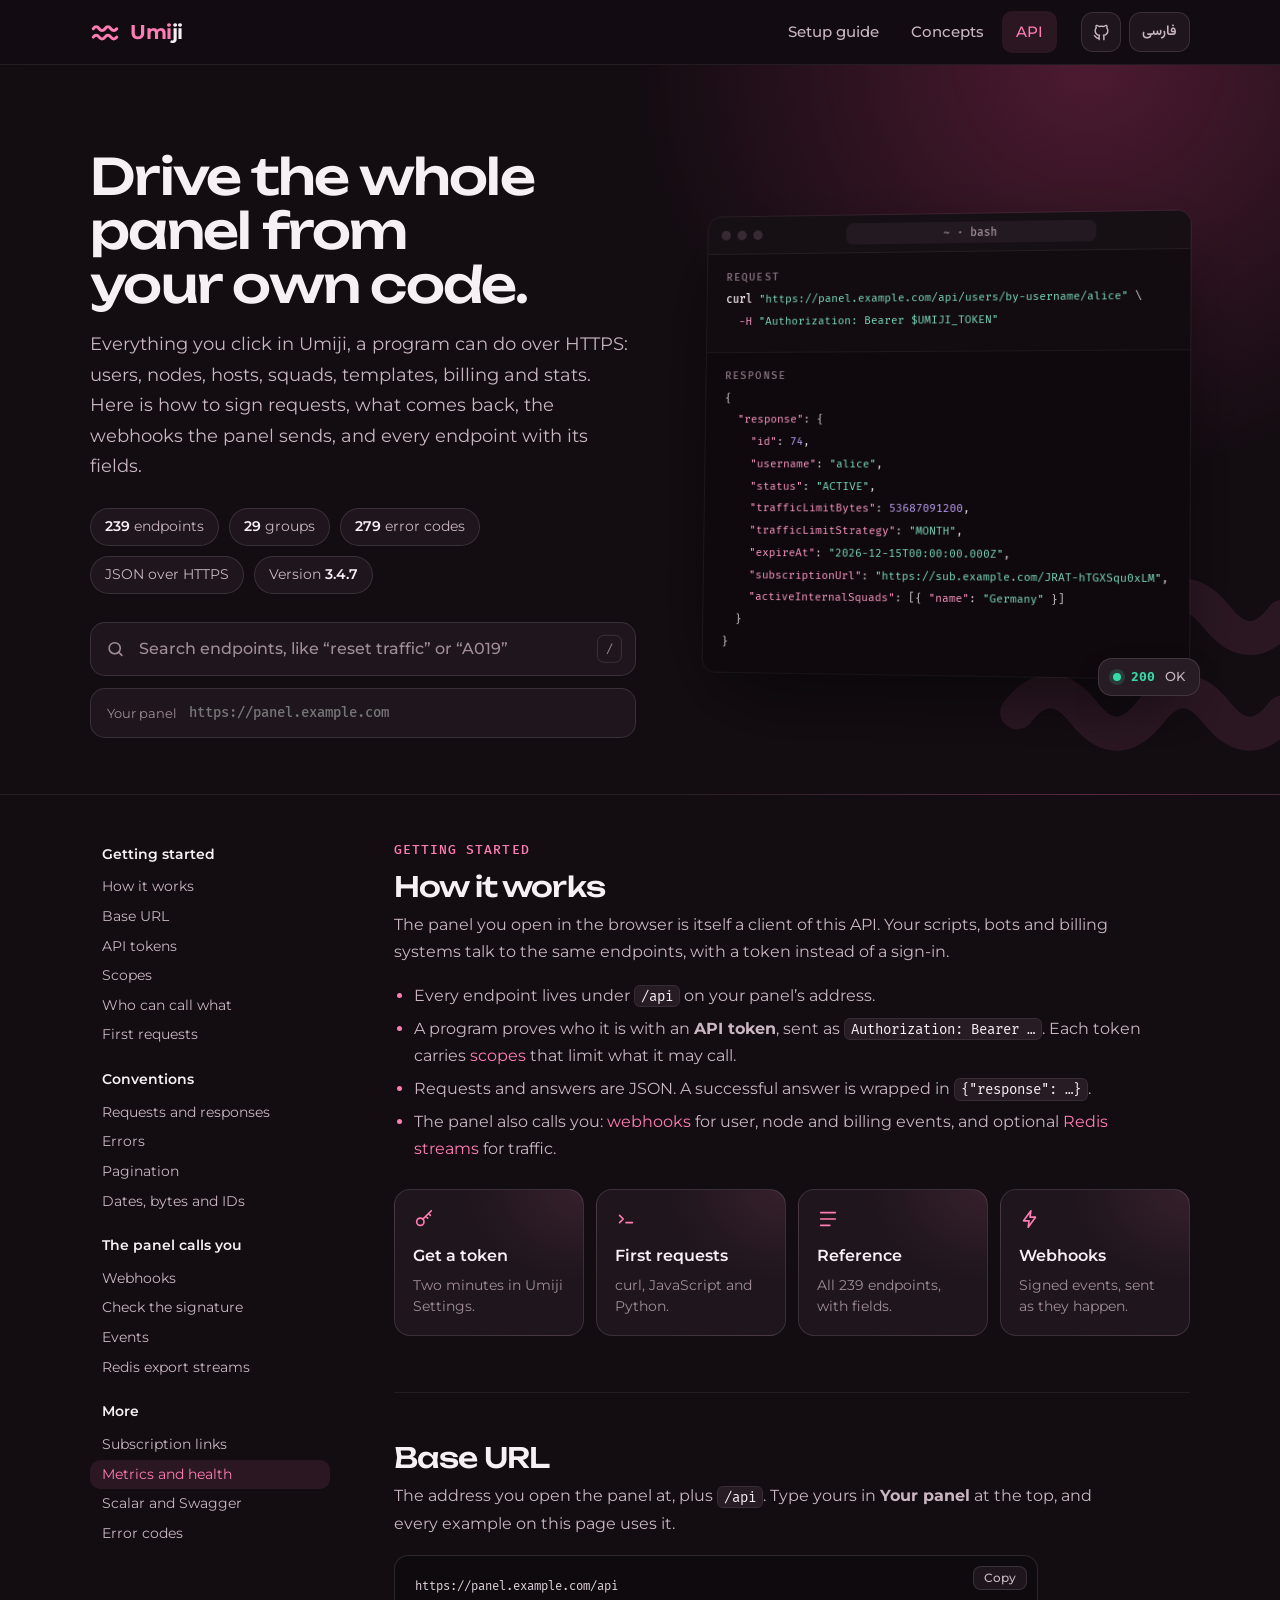
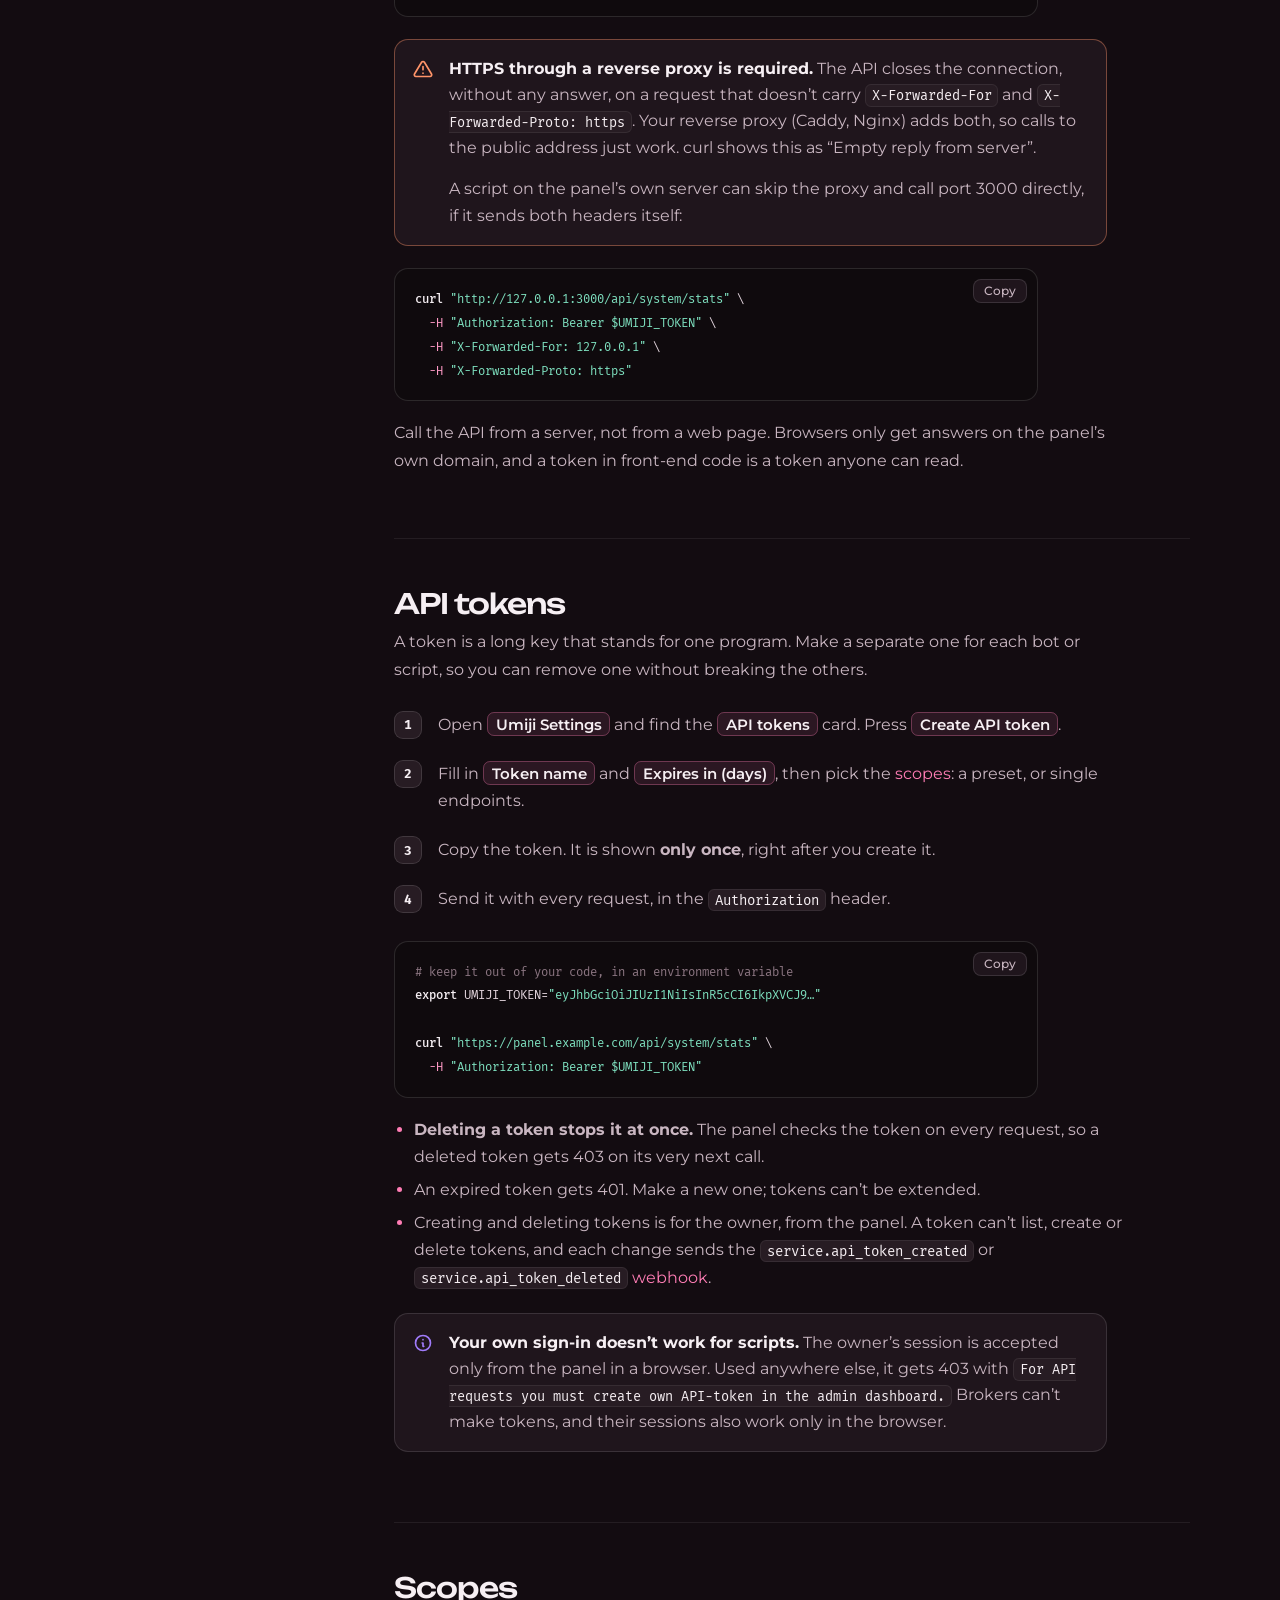
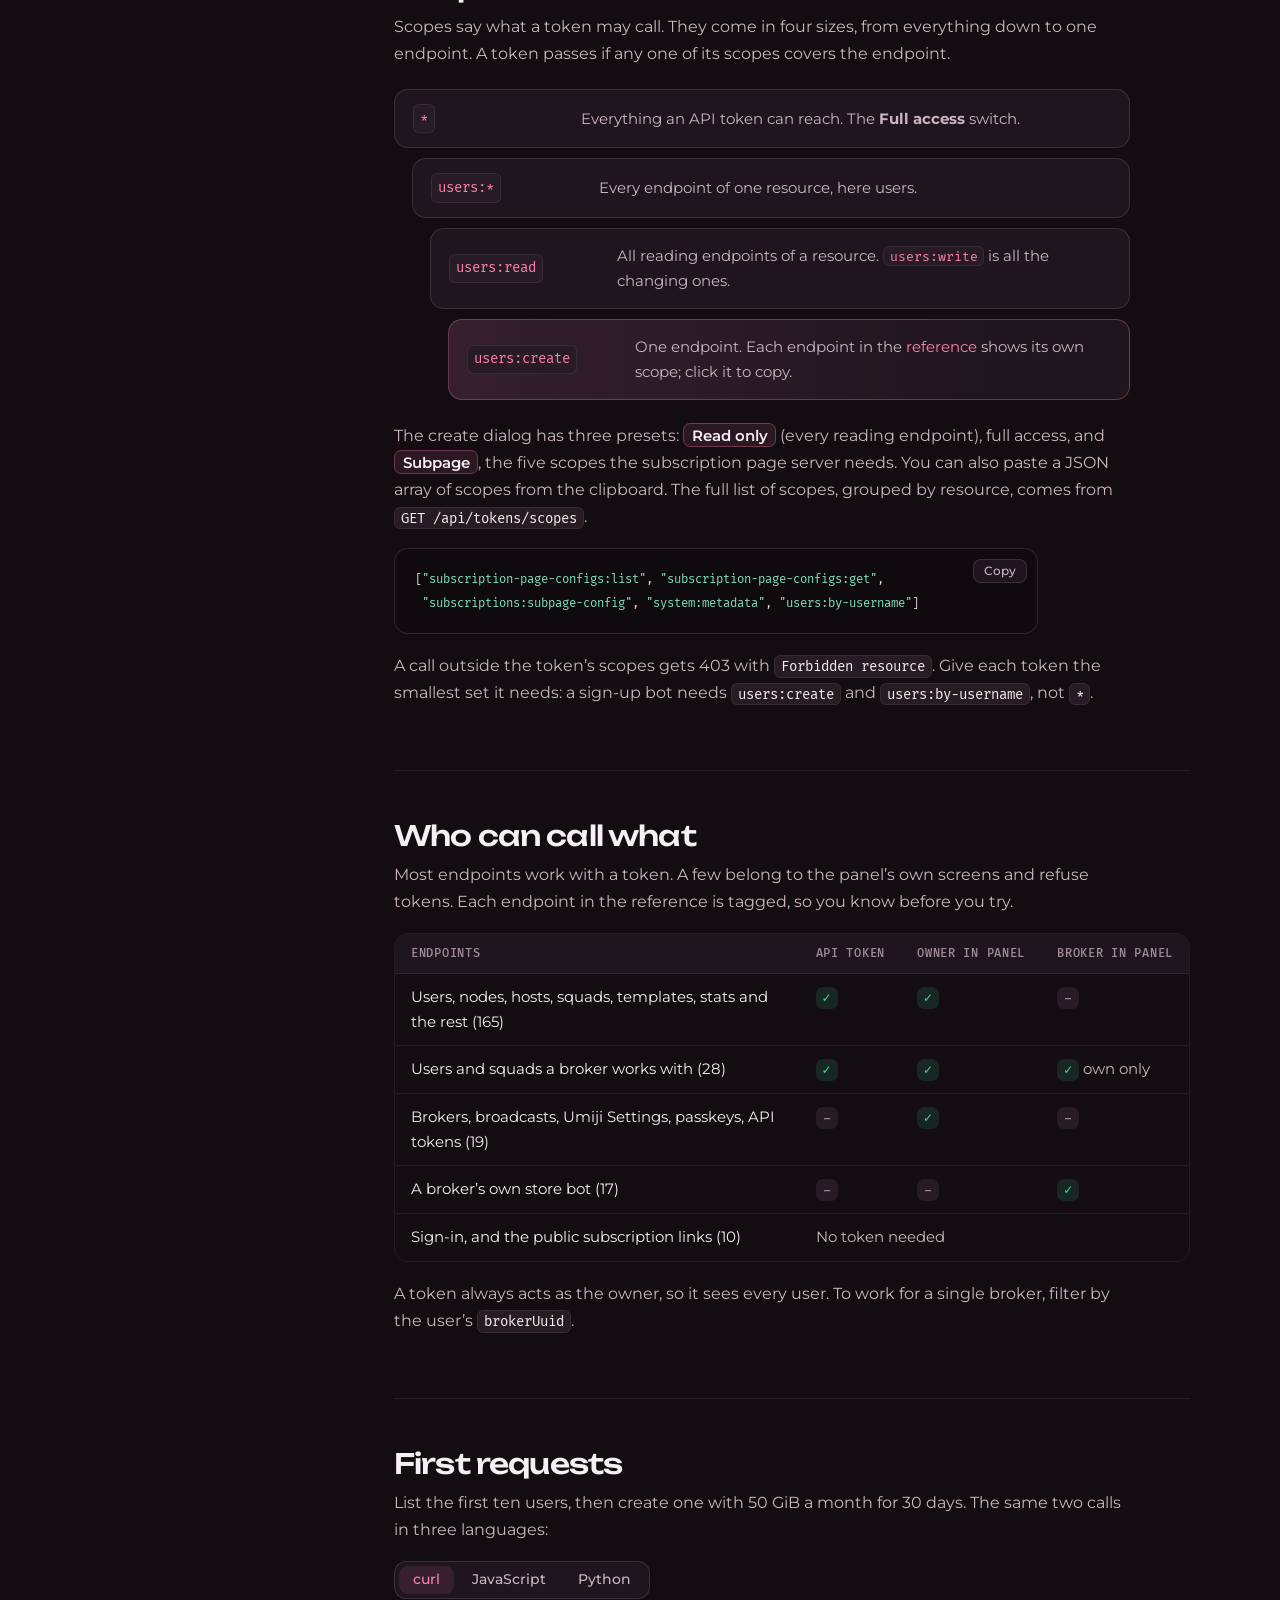
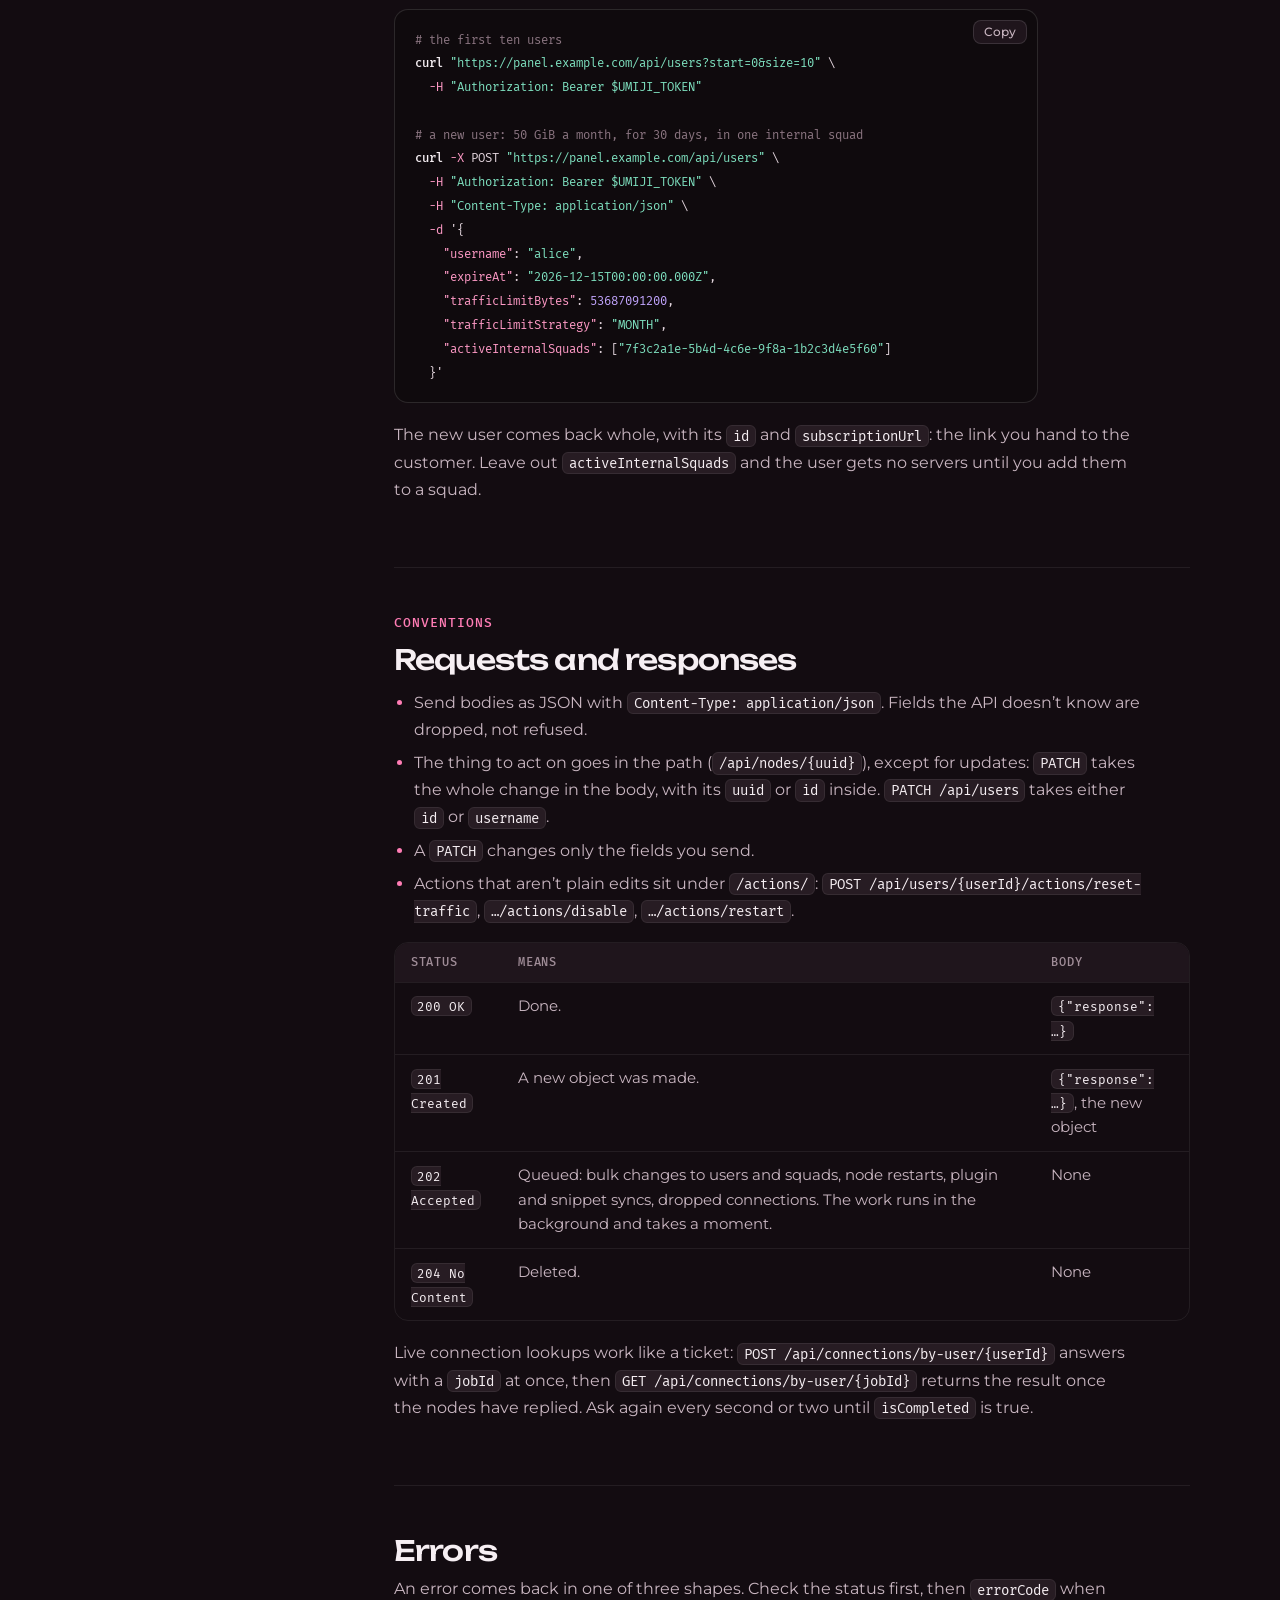
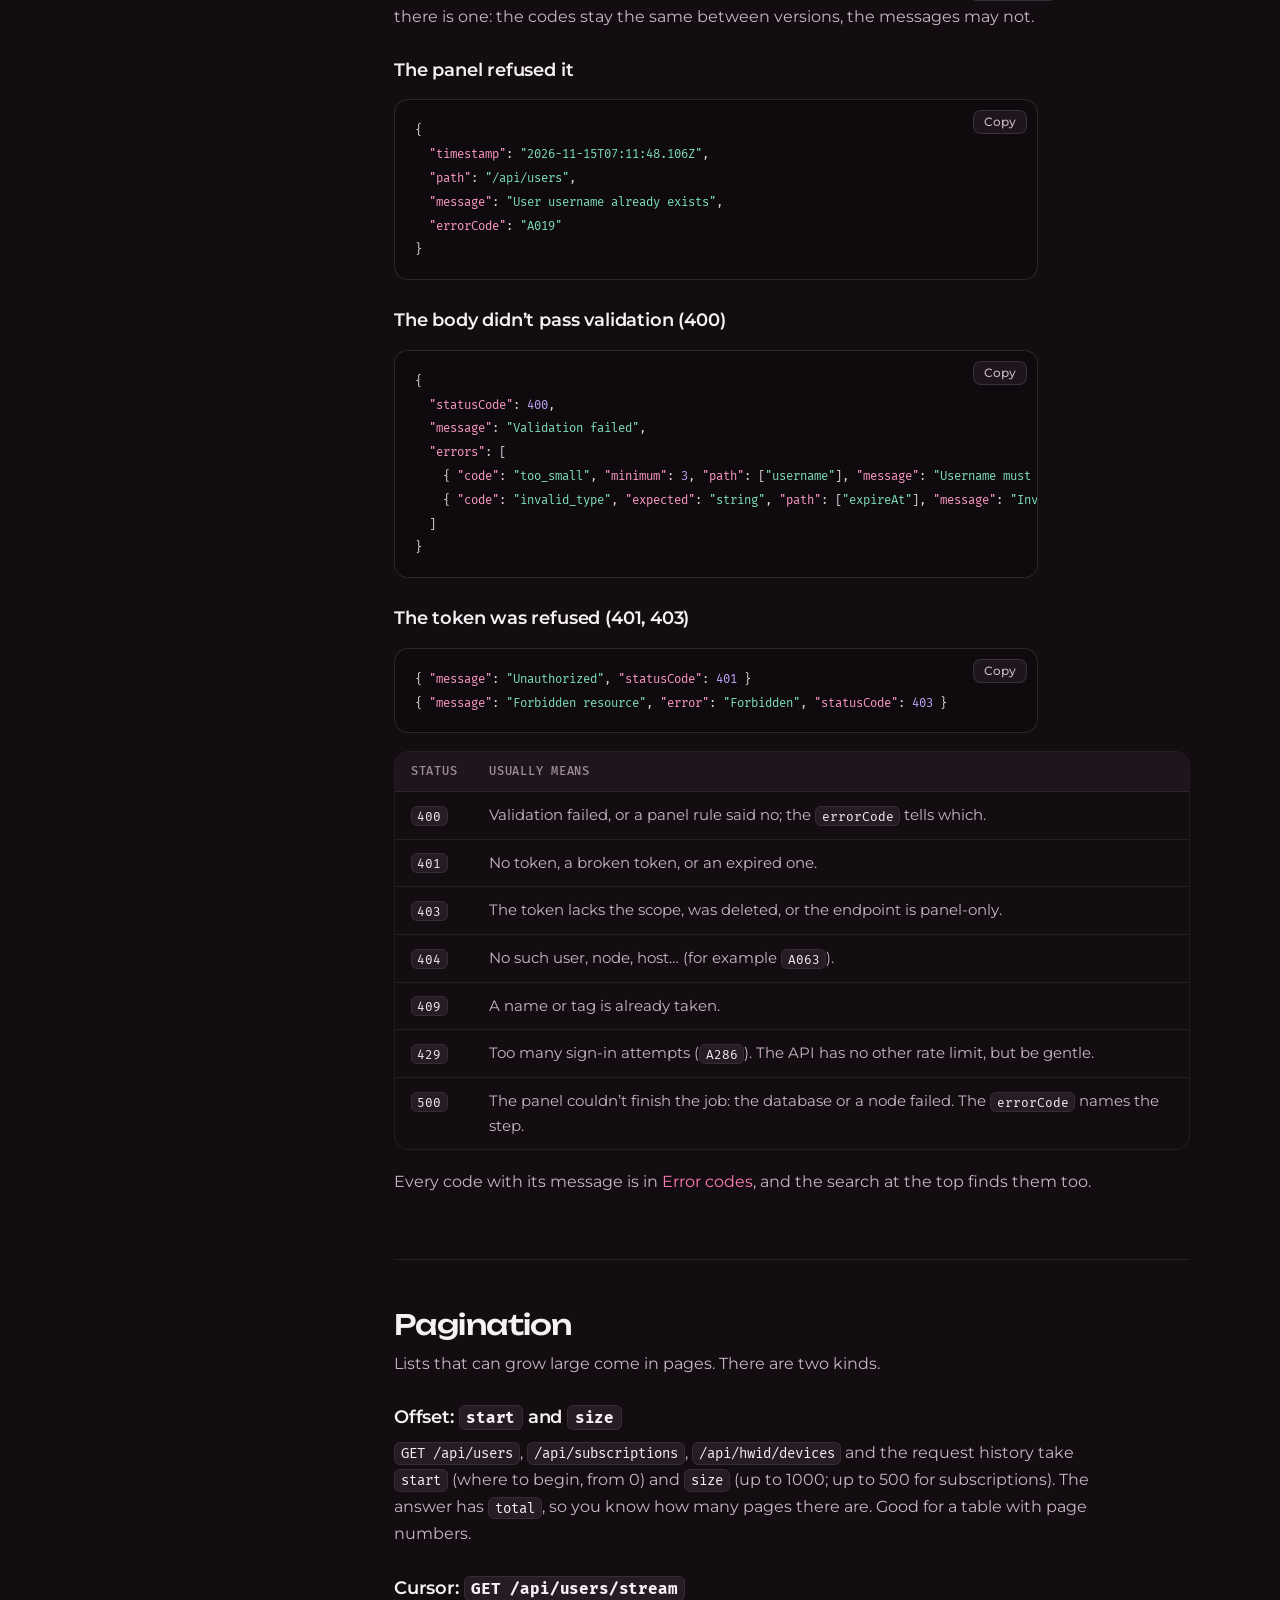
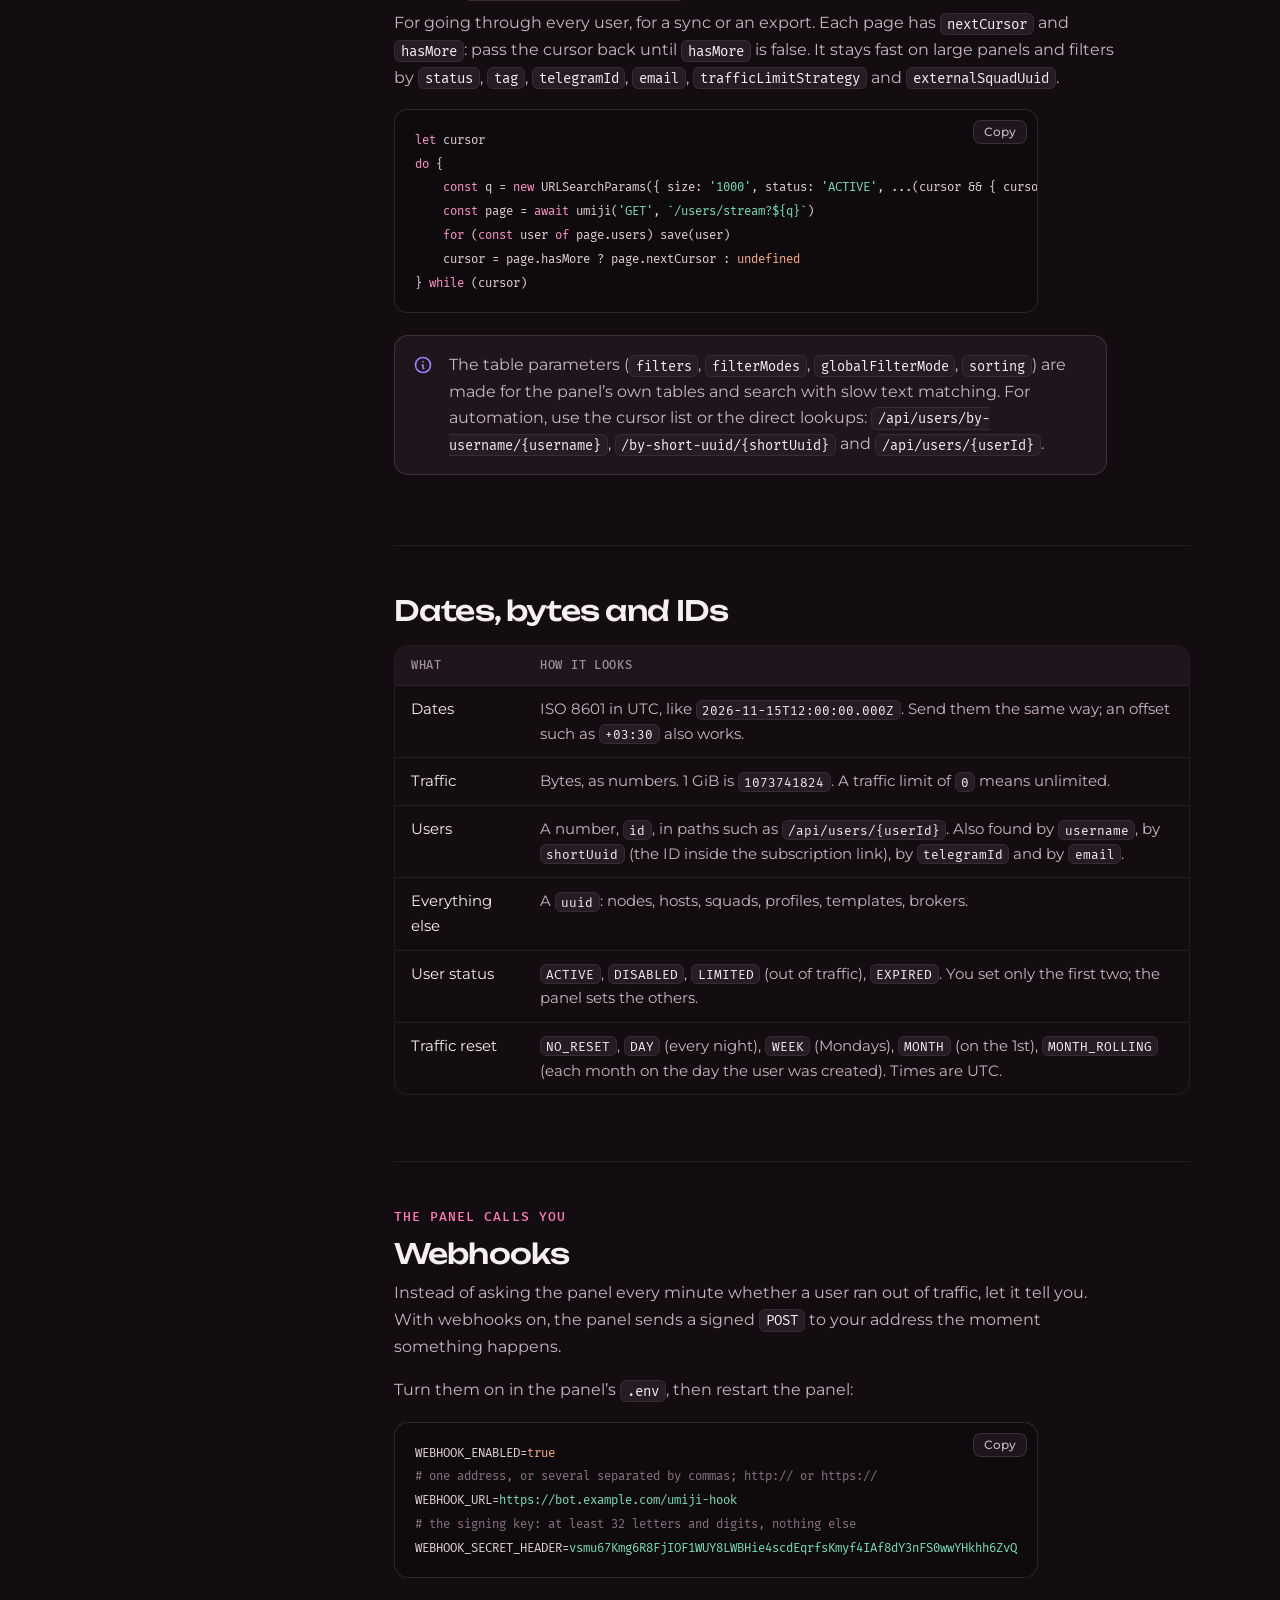
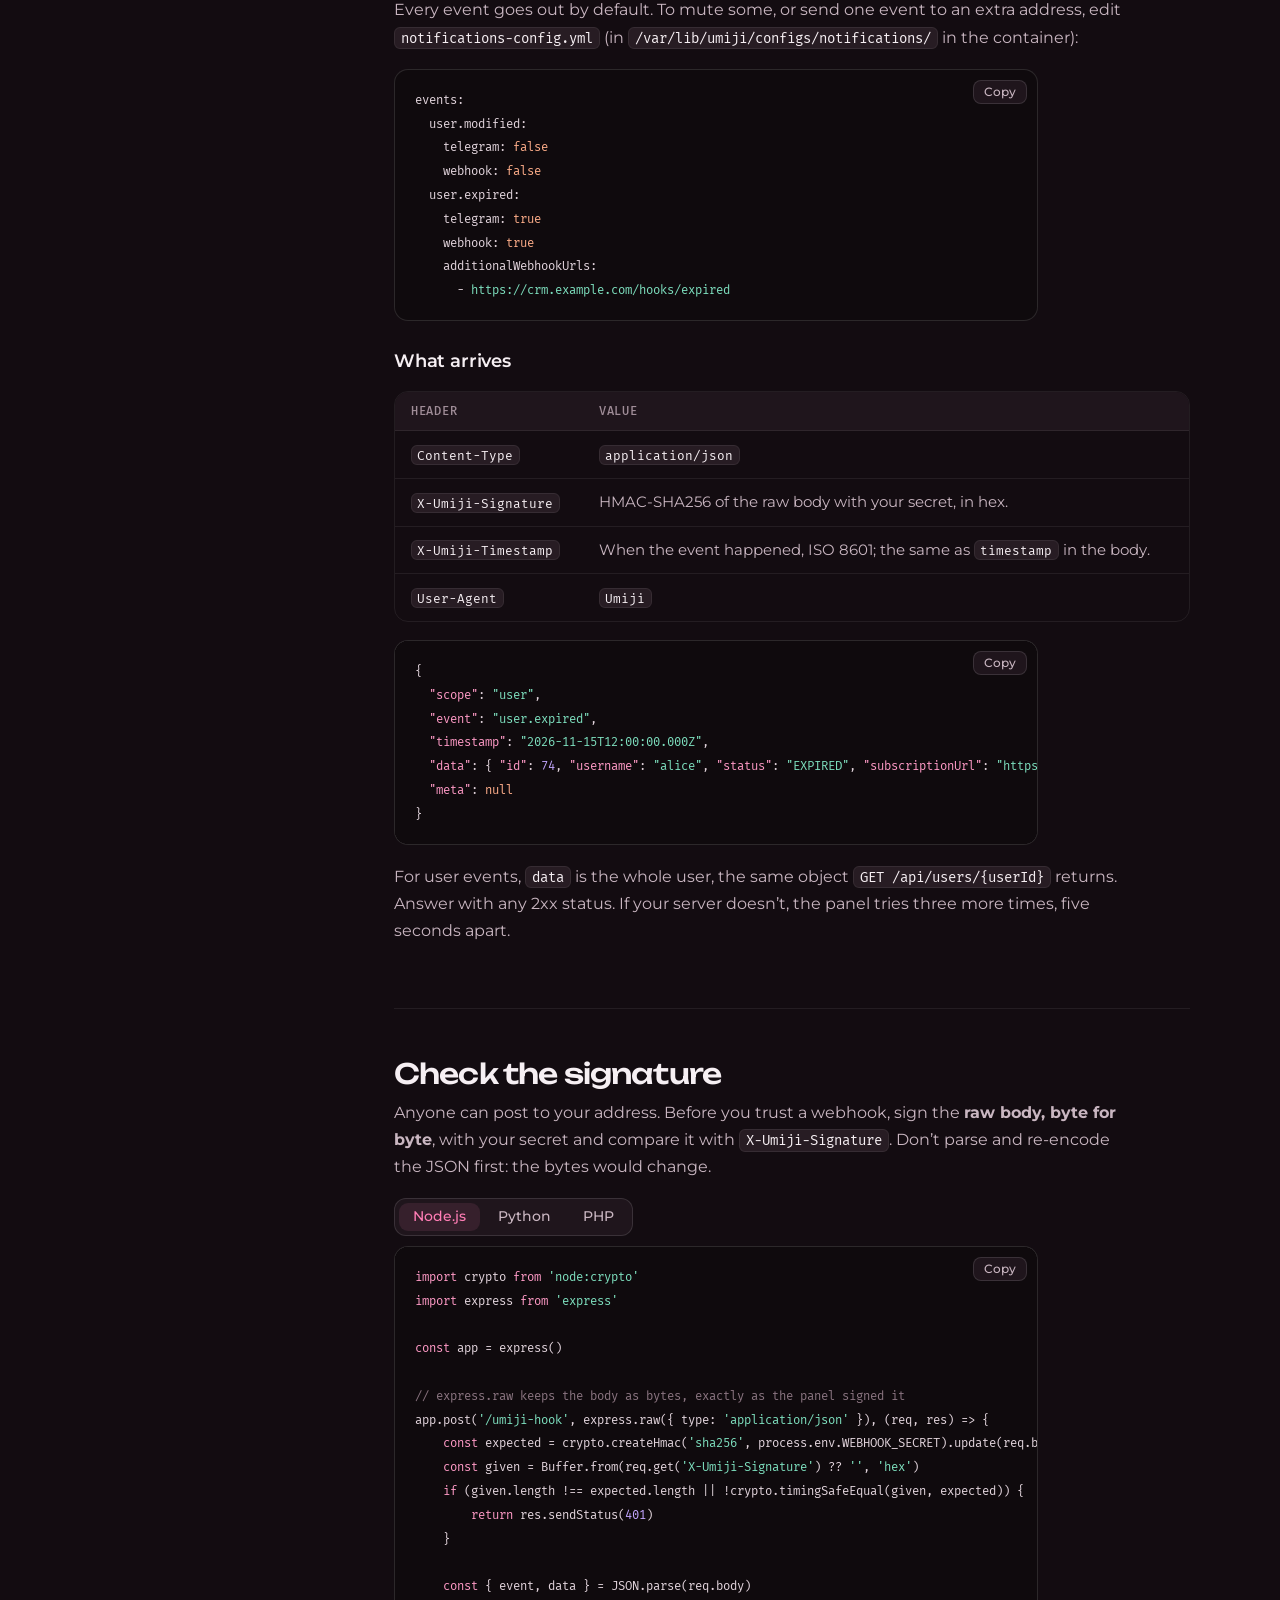
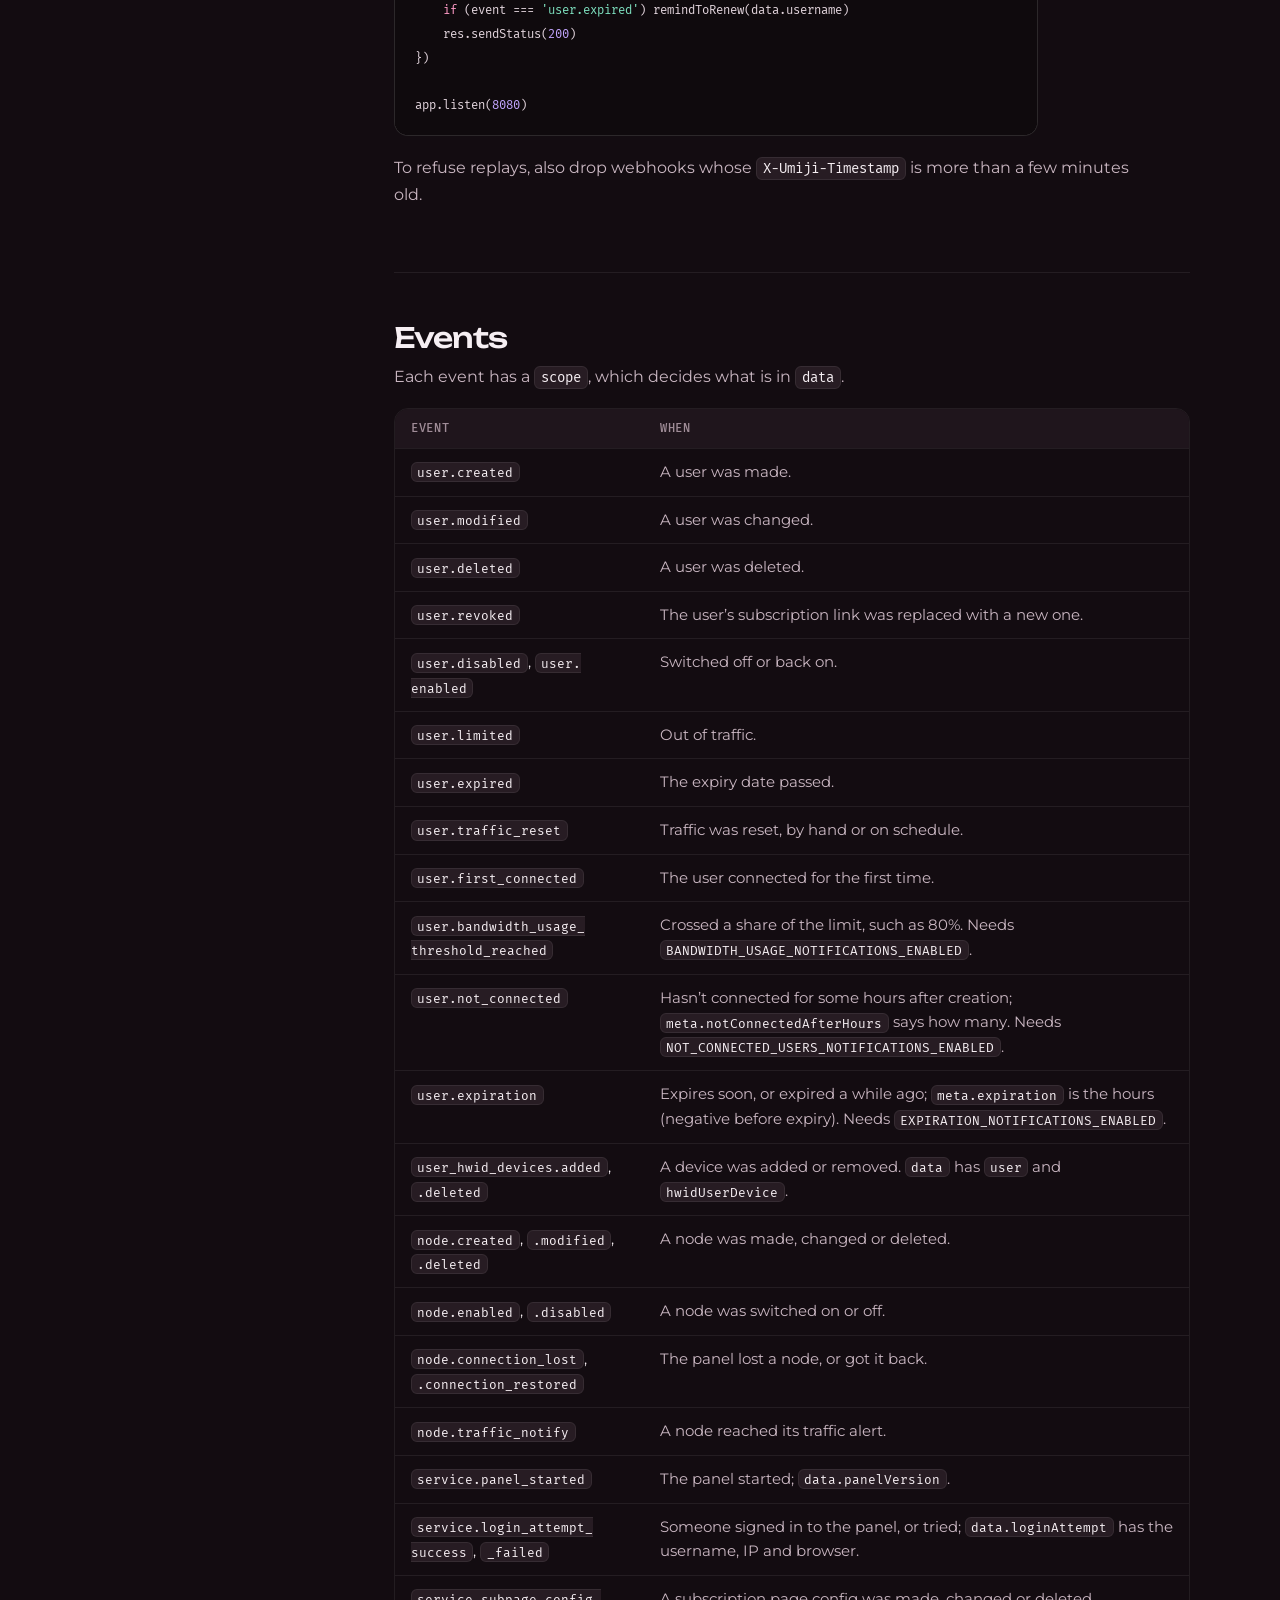
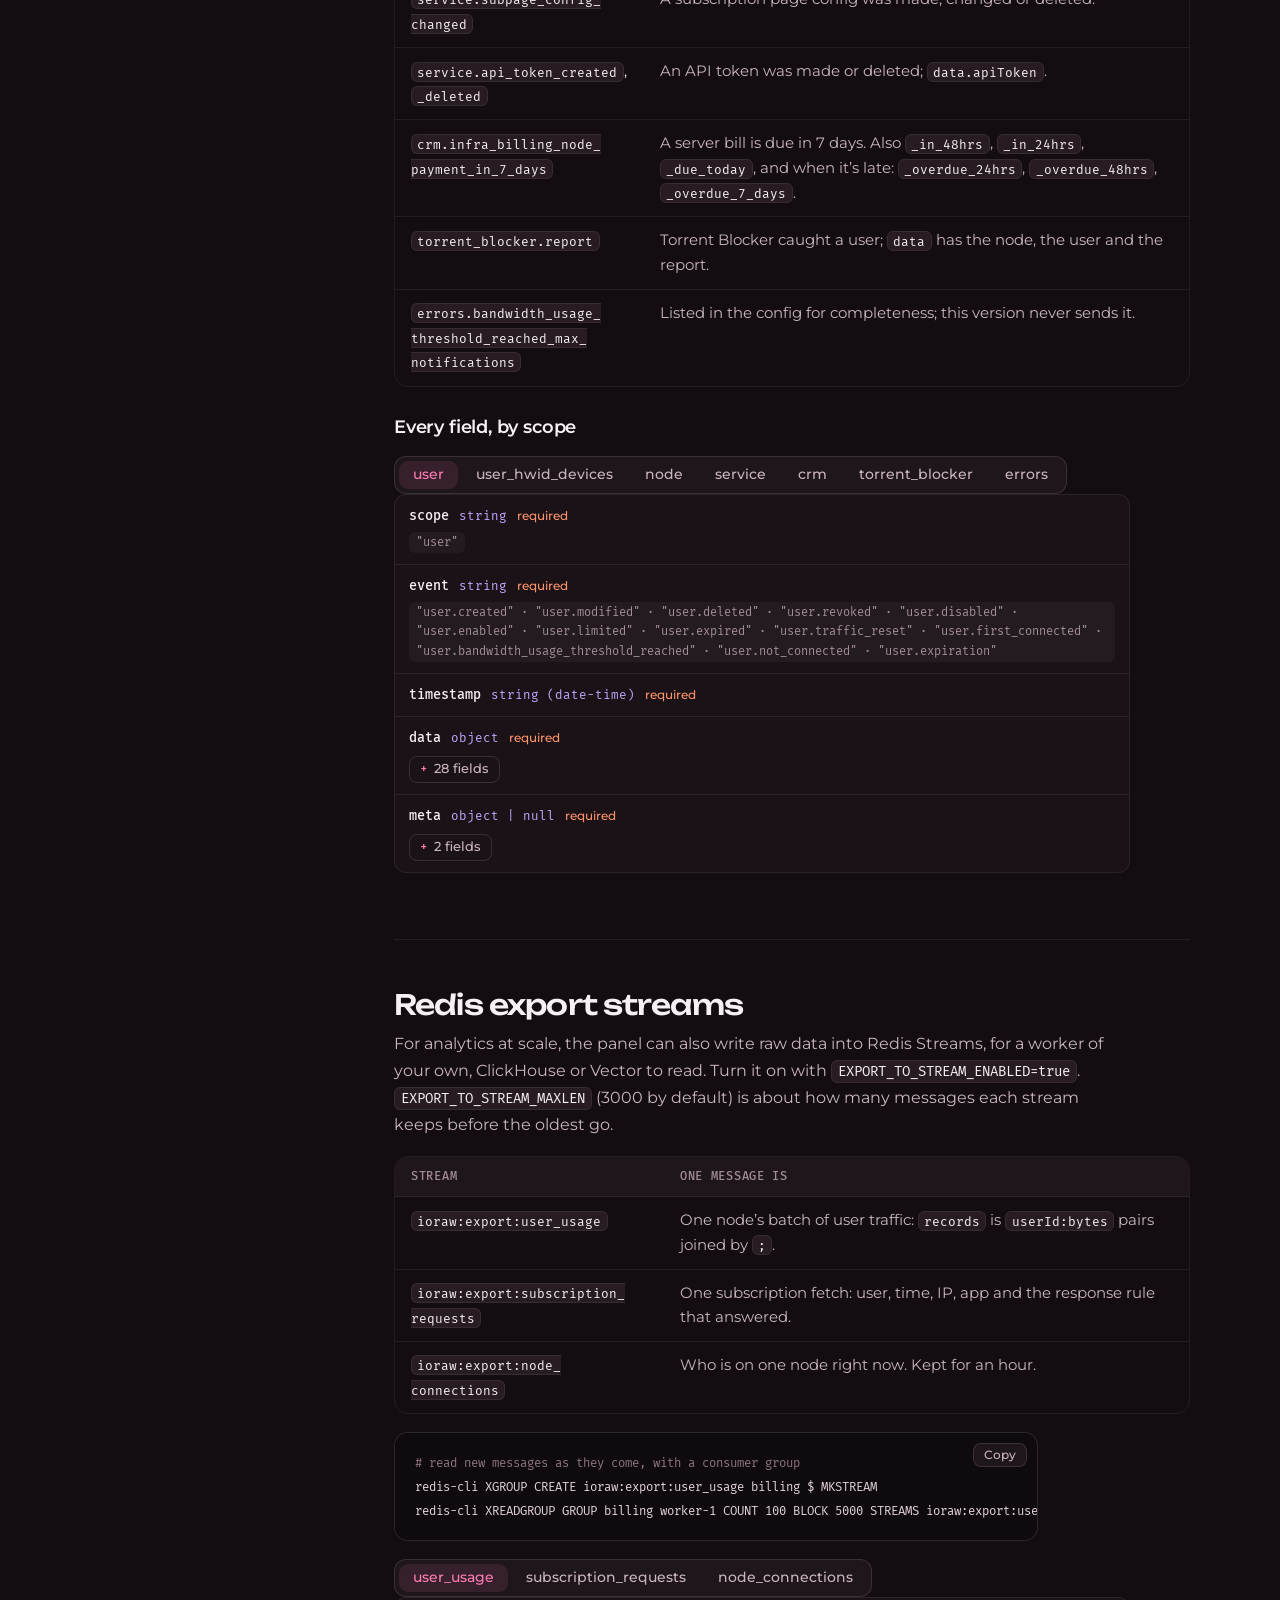
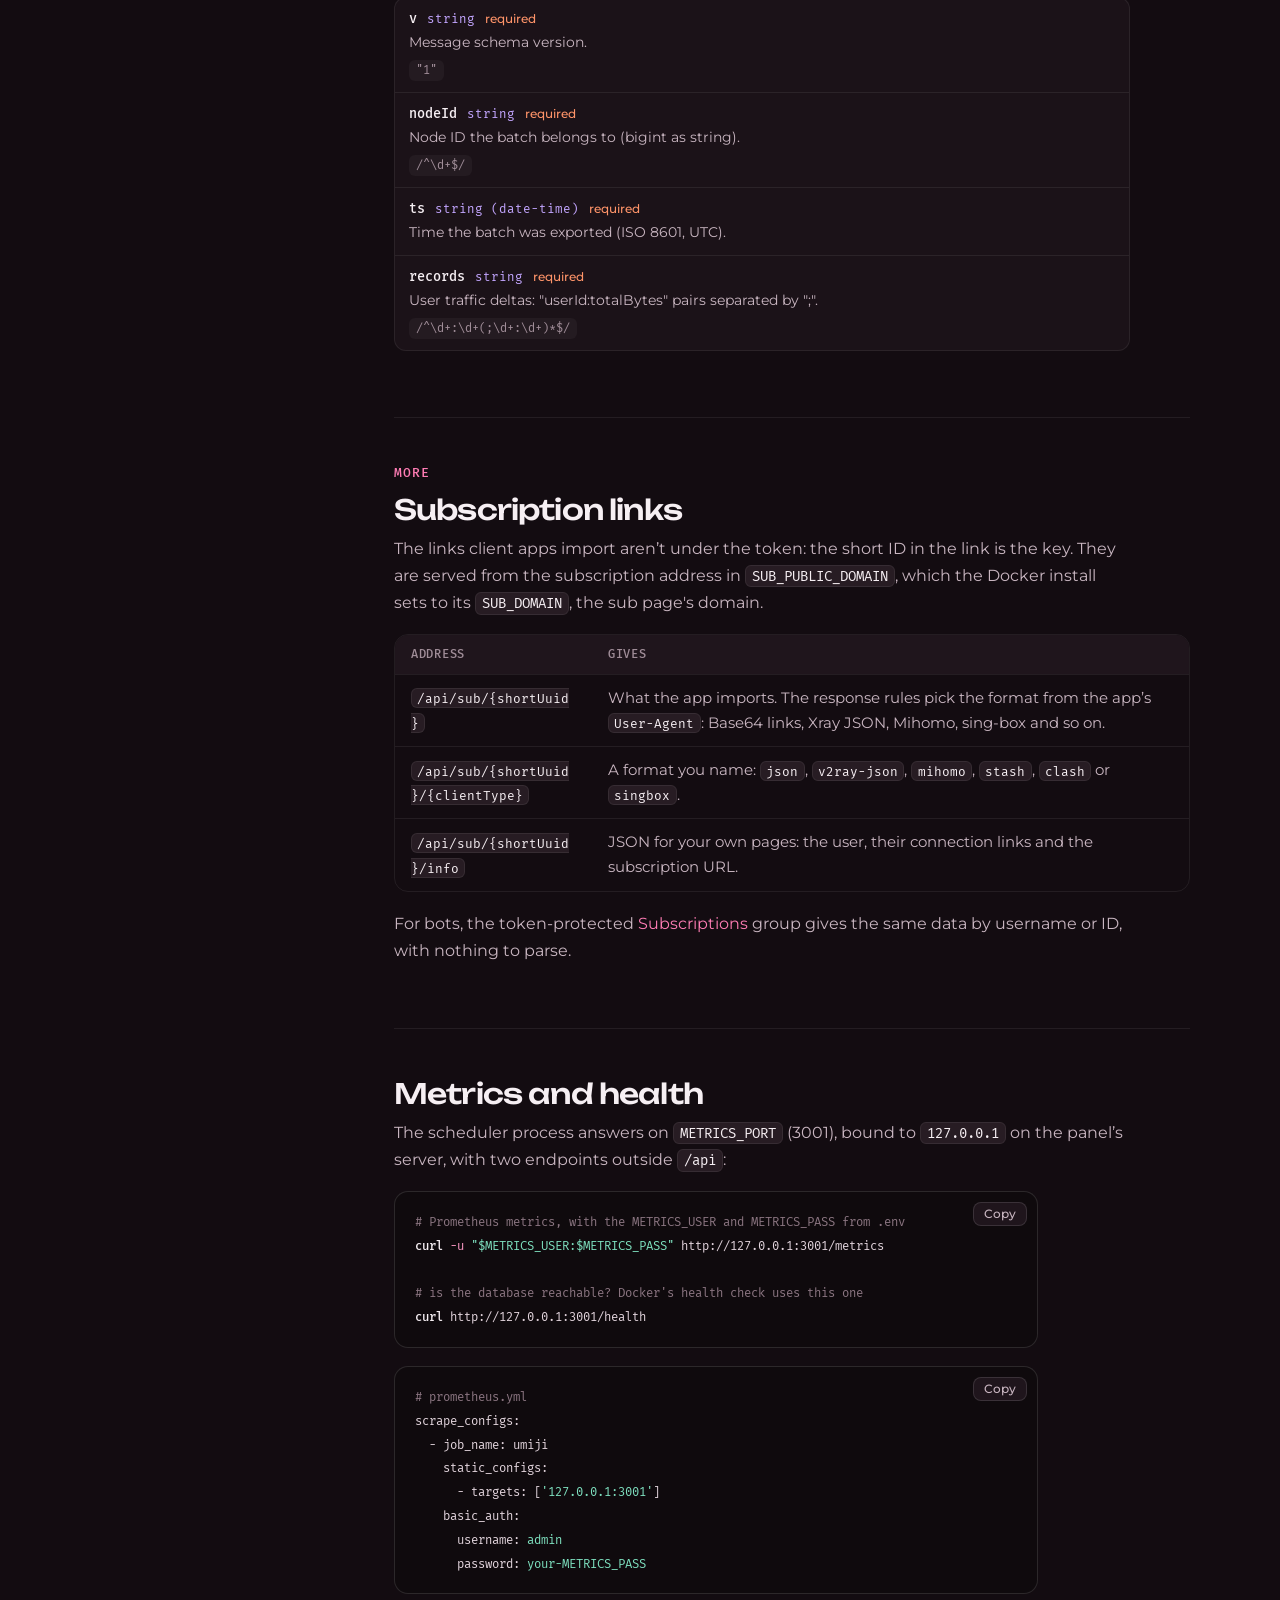
==== commit 1691cc98: "Guide: separate panel and sub page installs Step 01 installs only the panel: four downloads, two dom" ====
--- a/docs/api/index.html
+++ b/docs/api/index.html
@@ -634,7 +634,7 @@
                     <section class="guide-block" id="subscription-links">
                         <span class="kicker">More</span>
                         <div class="group-title"><h2>Subscription links</h2></div>
-                        <p>The links client apps import aren’t under the token: the short ID in the link is the key. They are served from the subscription address in <code>SUB_PUBLIC_DOMAIN</code>, by default your panel followed by <code>/api/sub</code>.</p>
+                        <p>The links client apps import aren’t under the token: the short ID in the link is the key. They are served from the subscription address in <code>SUB_PUBLIC_DOMAIN</code>, which the Docker install sets to its <code>SUB_DOMAIN</code>, the sub page's domain.</p>
                         <div class="table-wrap">
                             <table class="data">
                                 <thead><tr><th>Address</th><th>Gives</th></tr></thead>
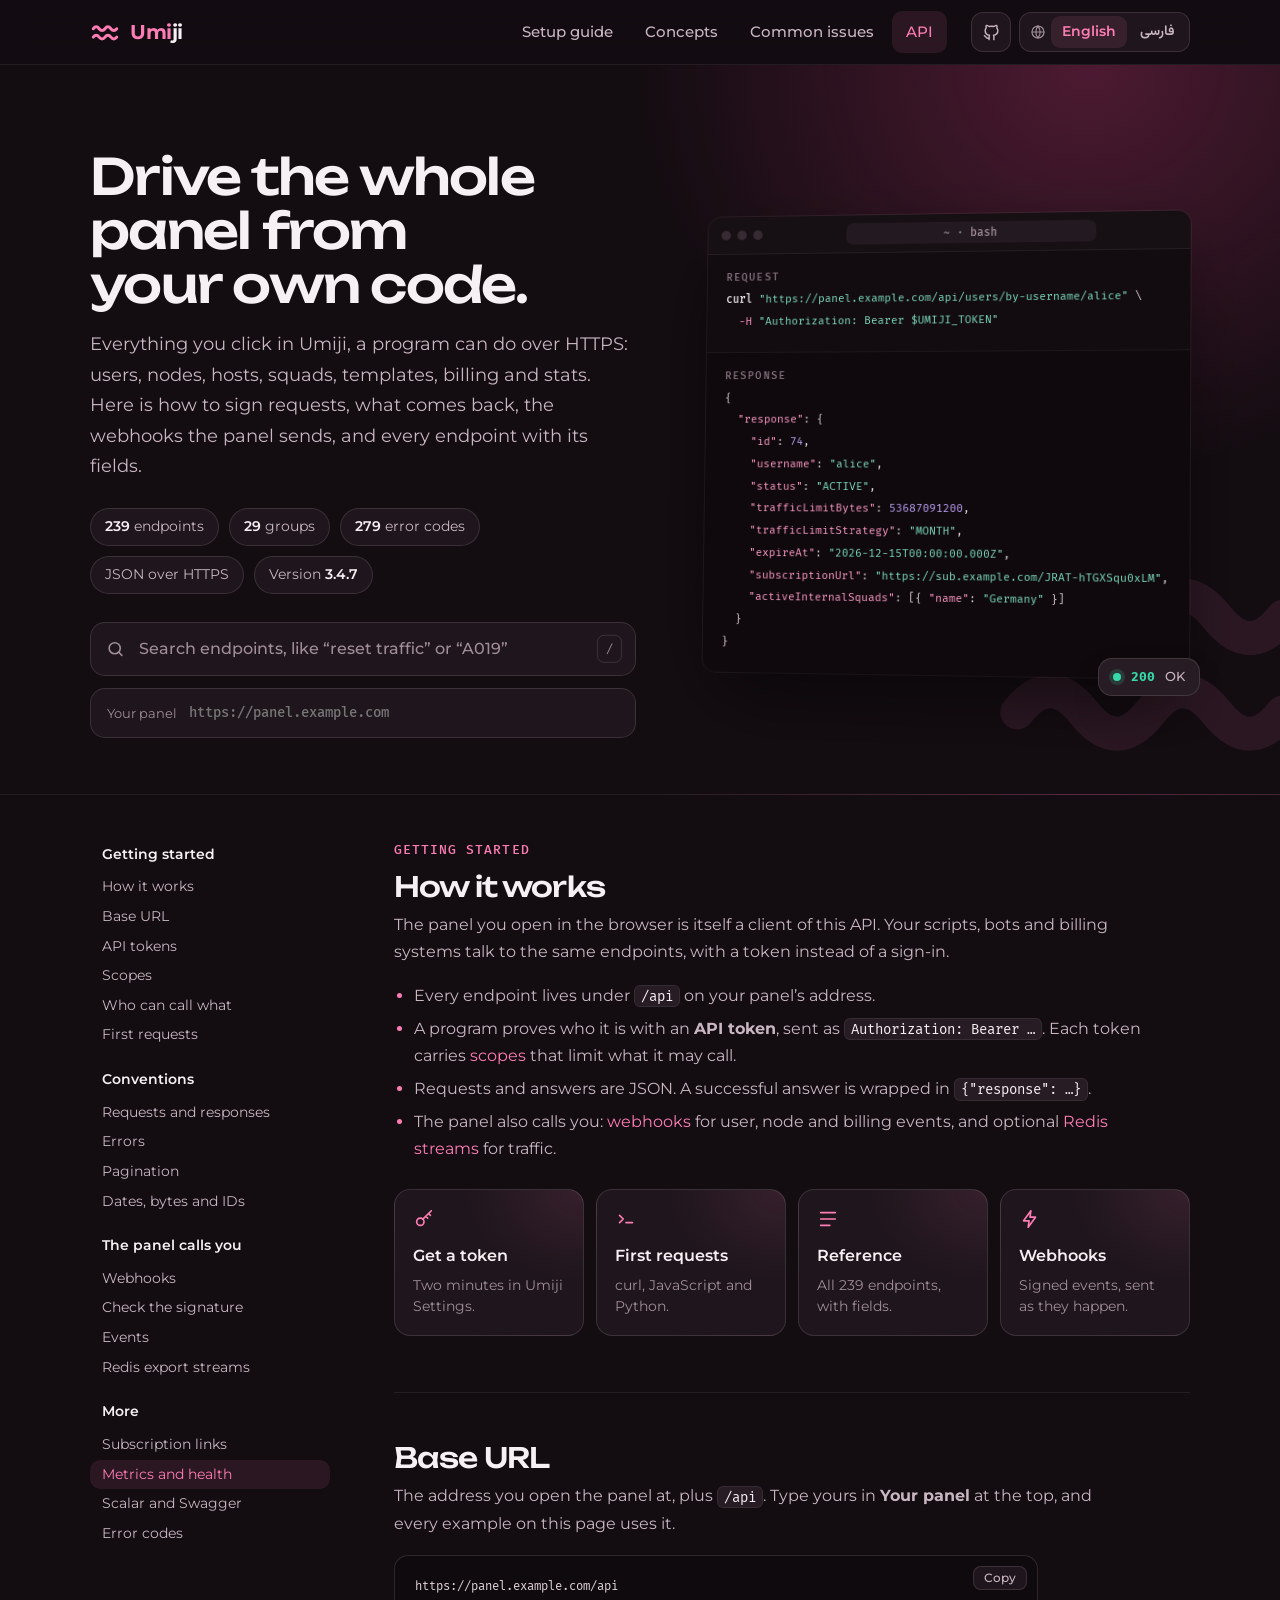
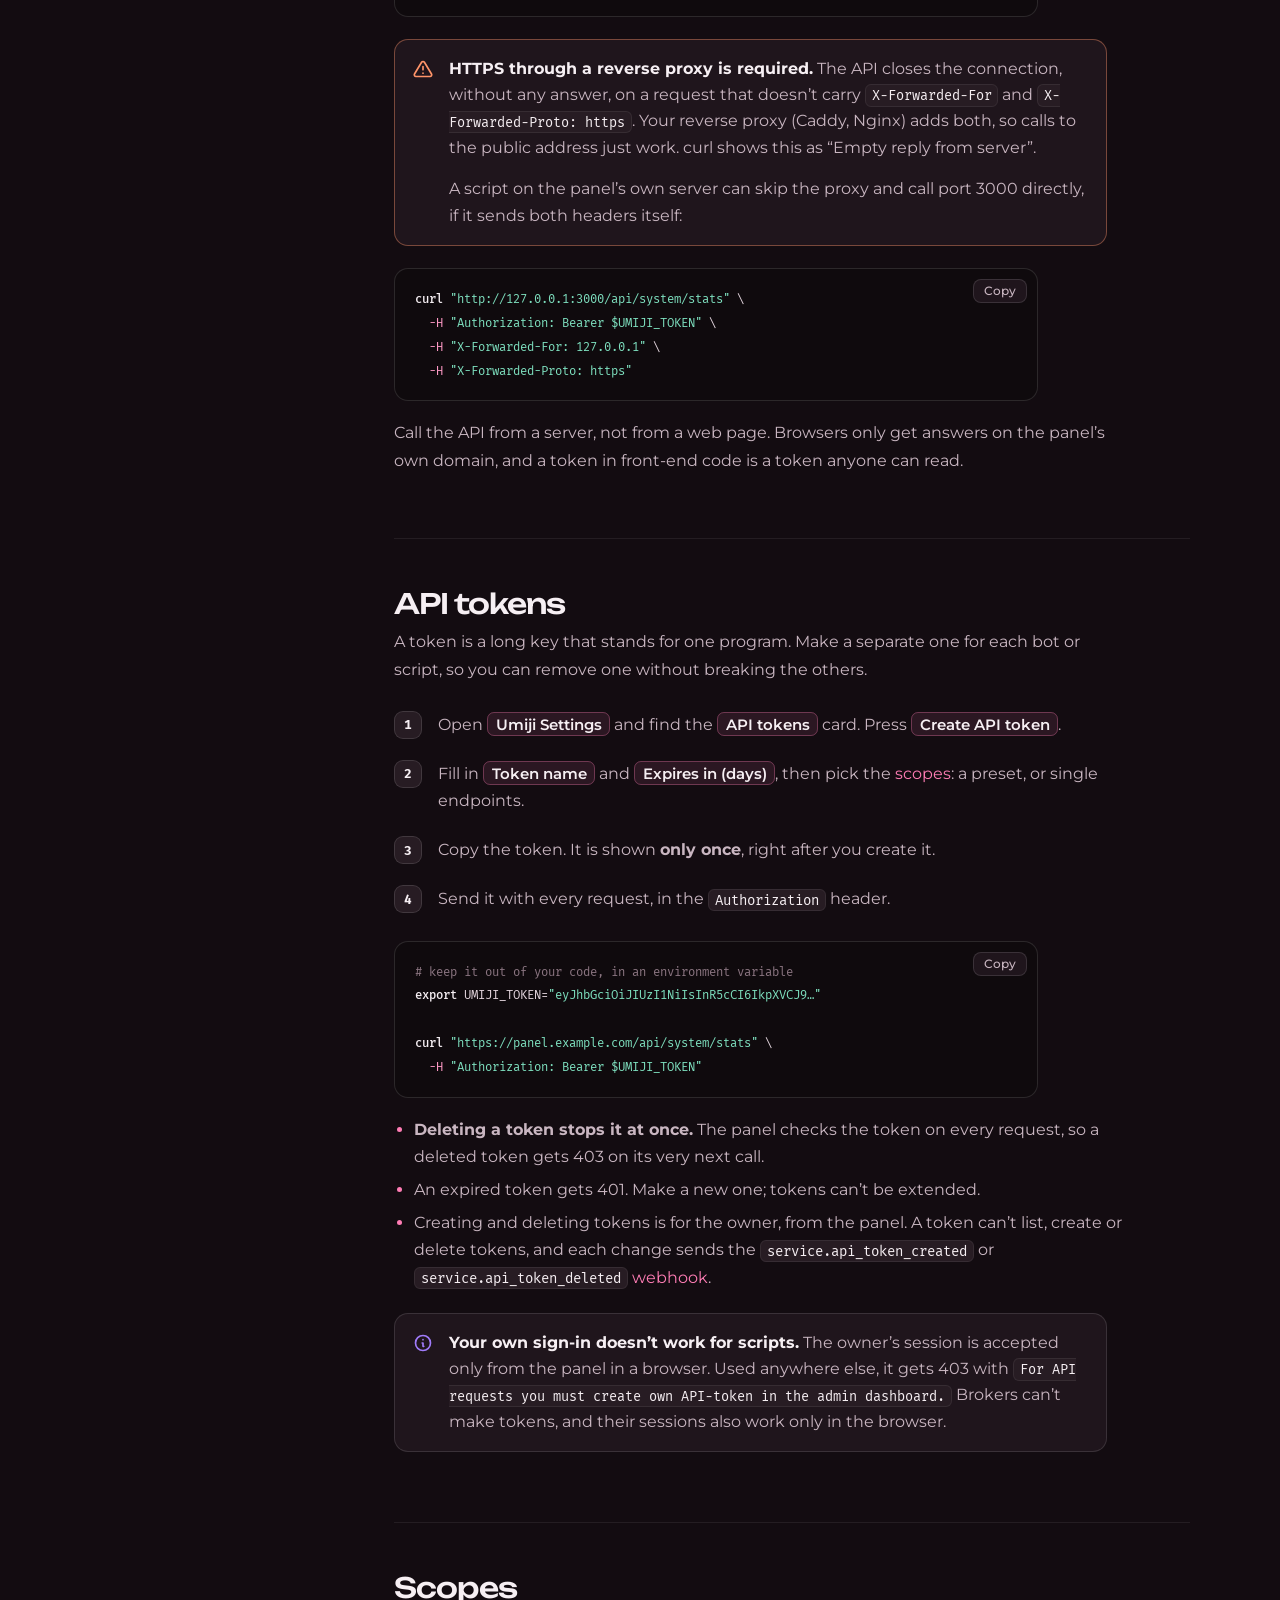
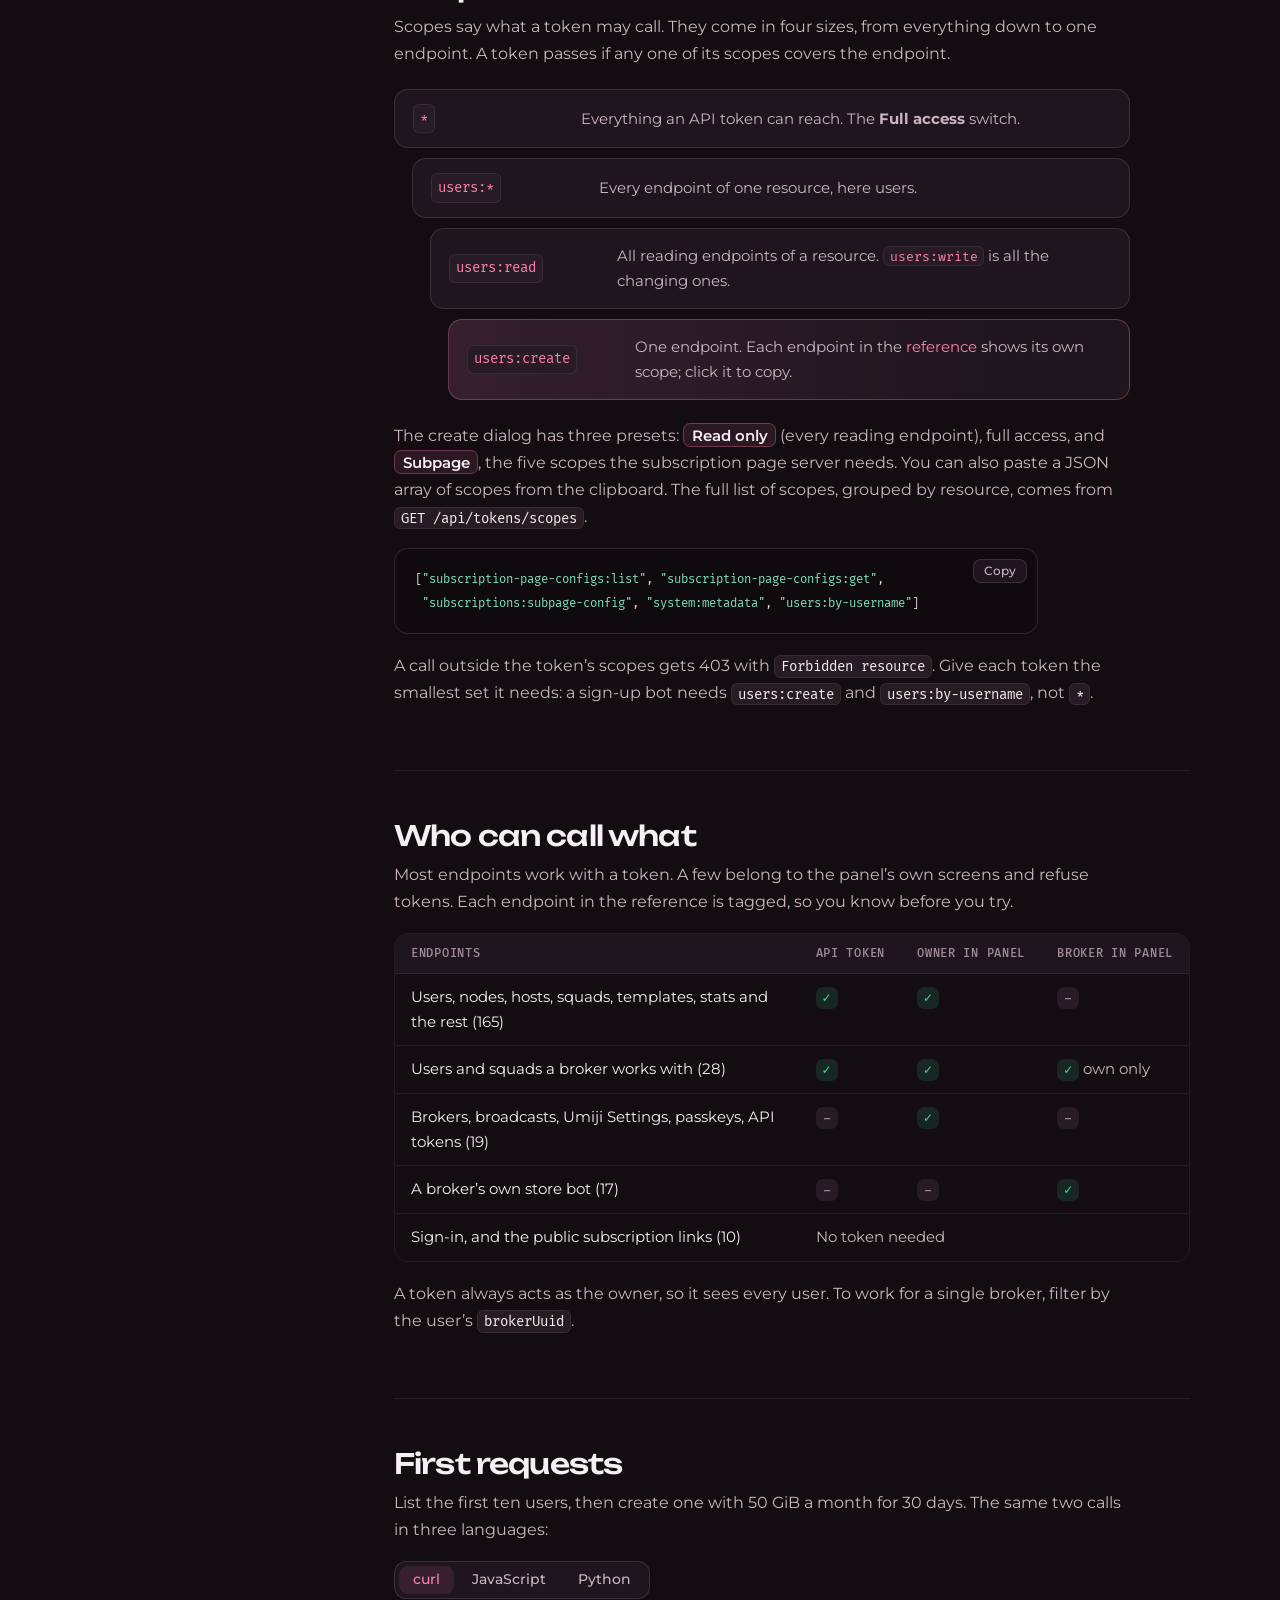
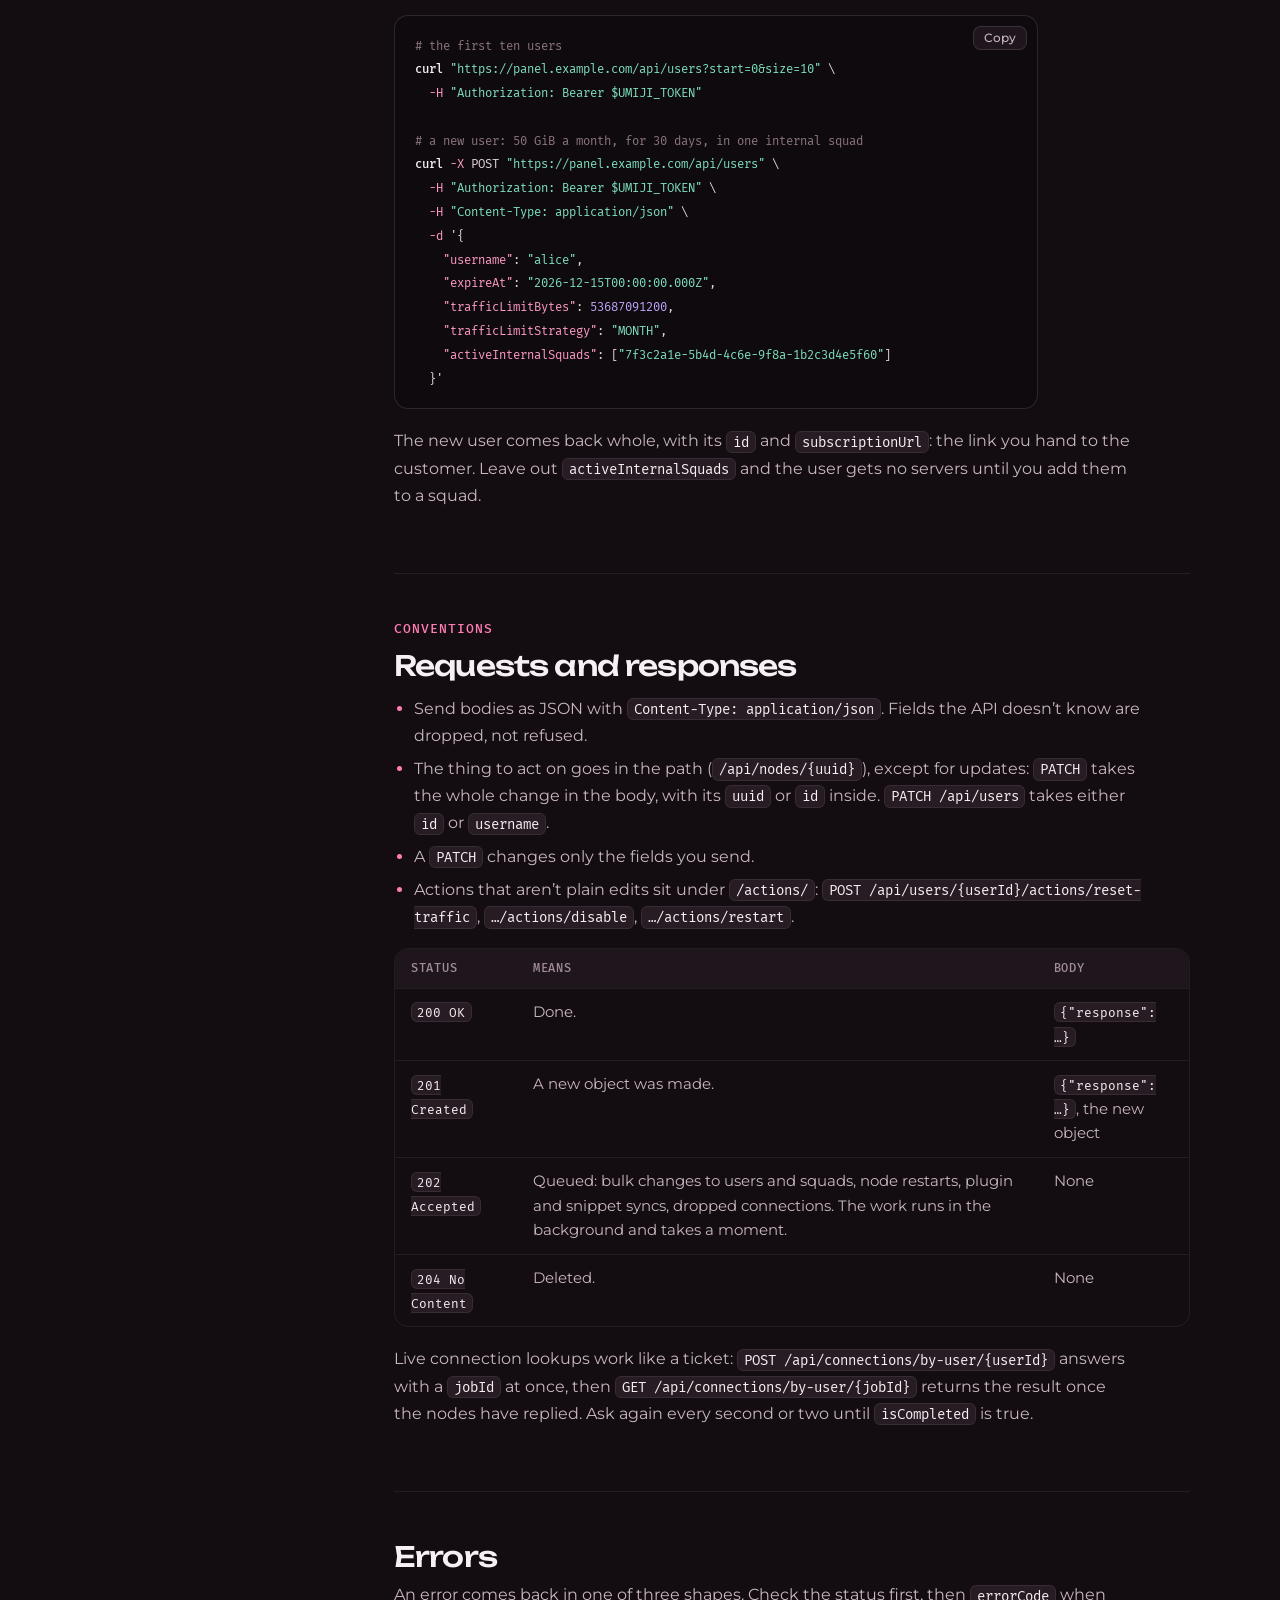
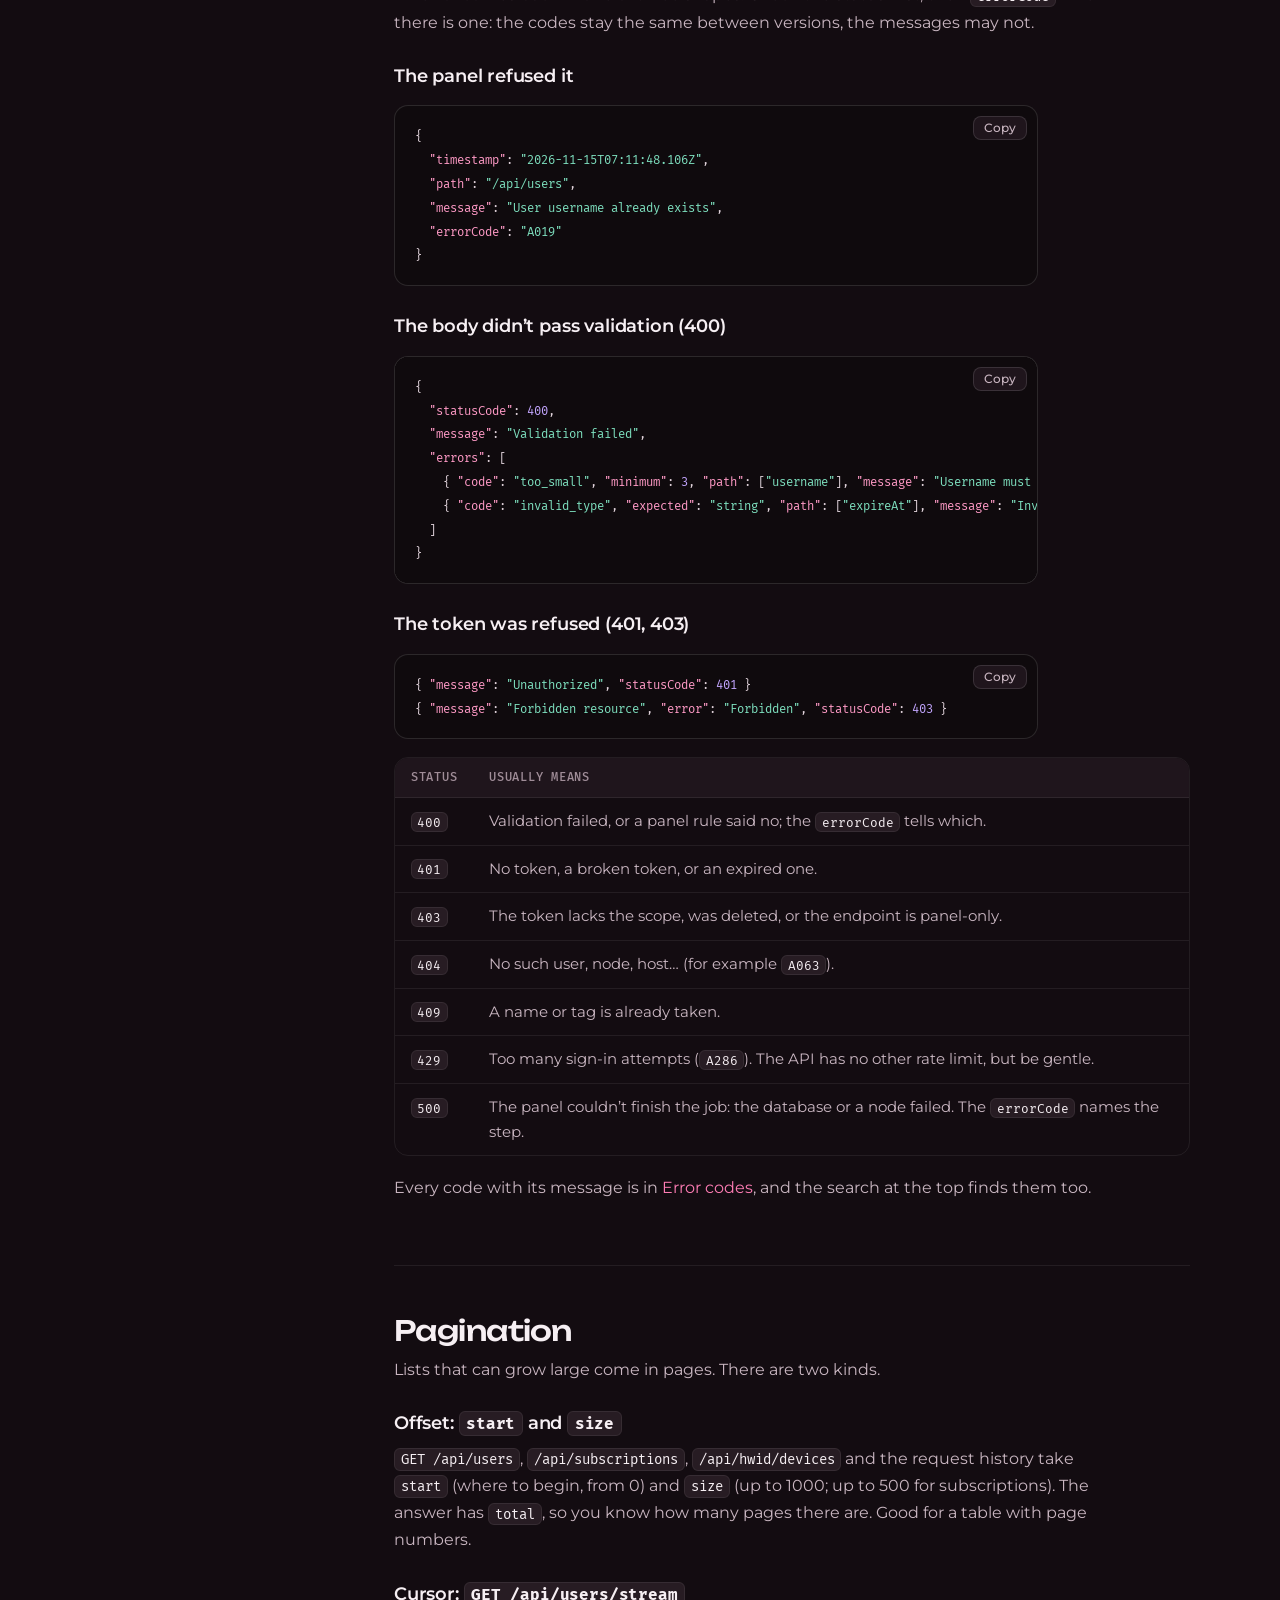
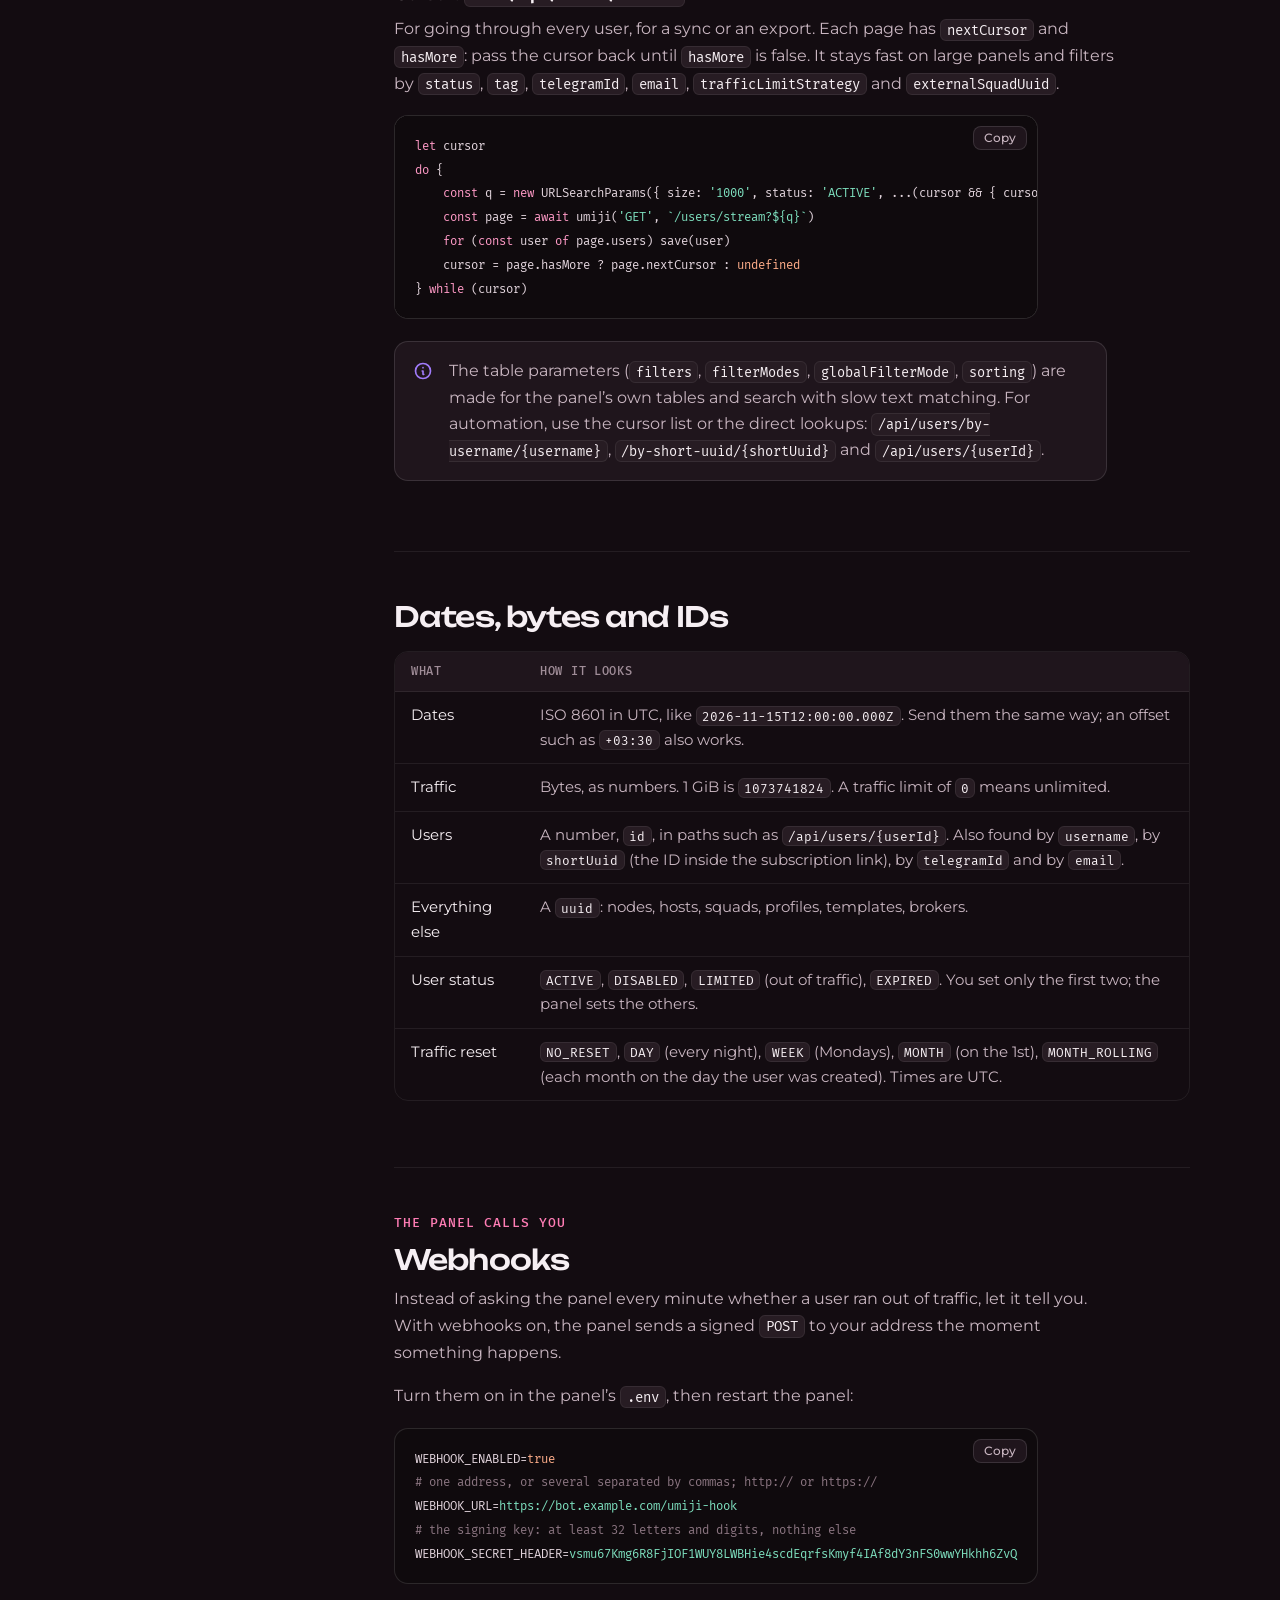
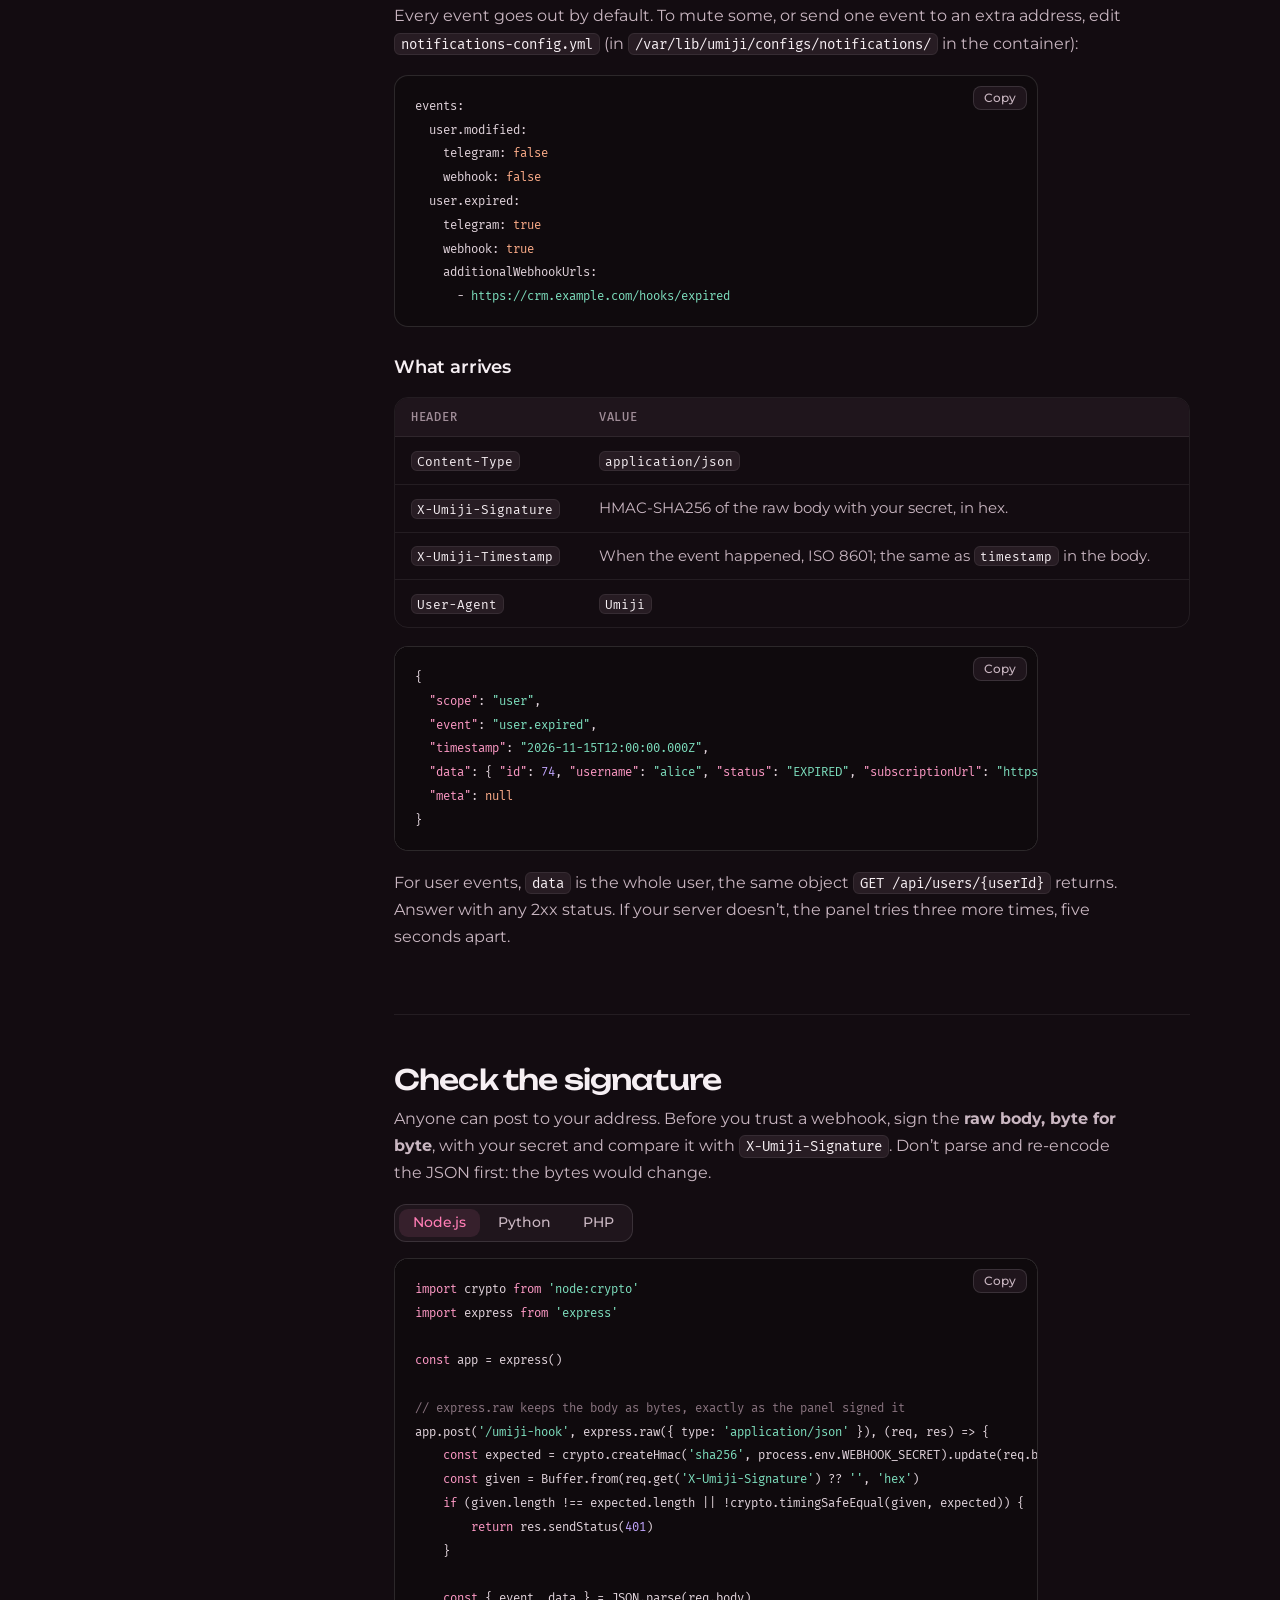
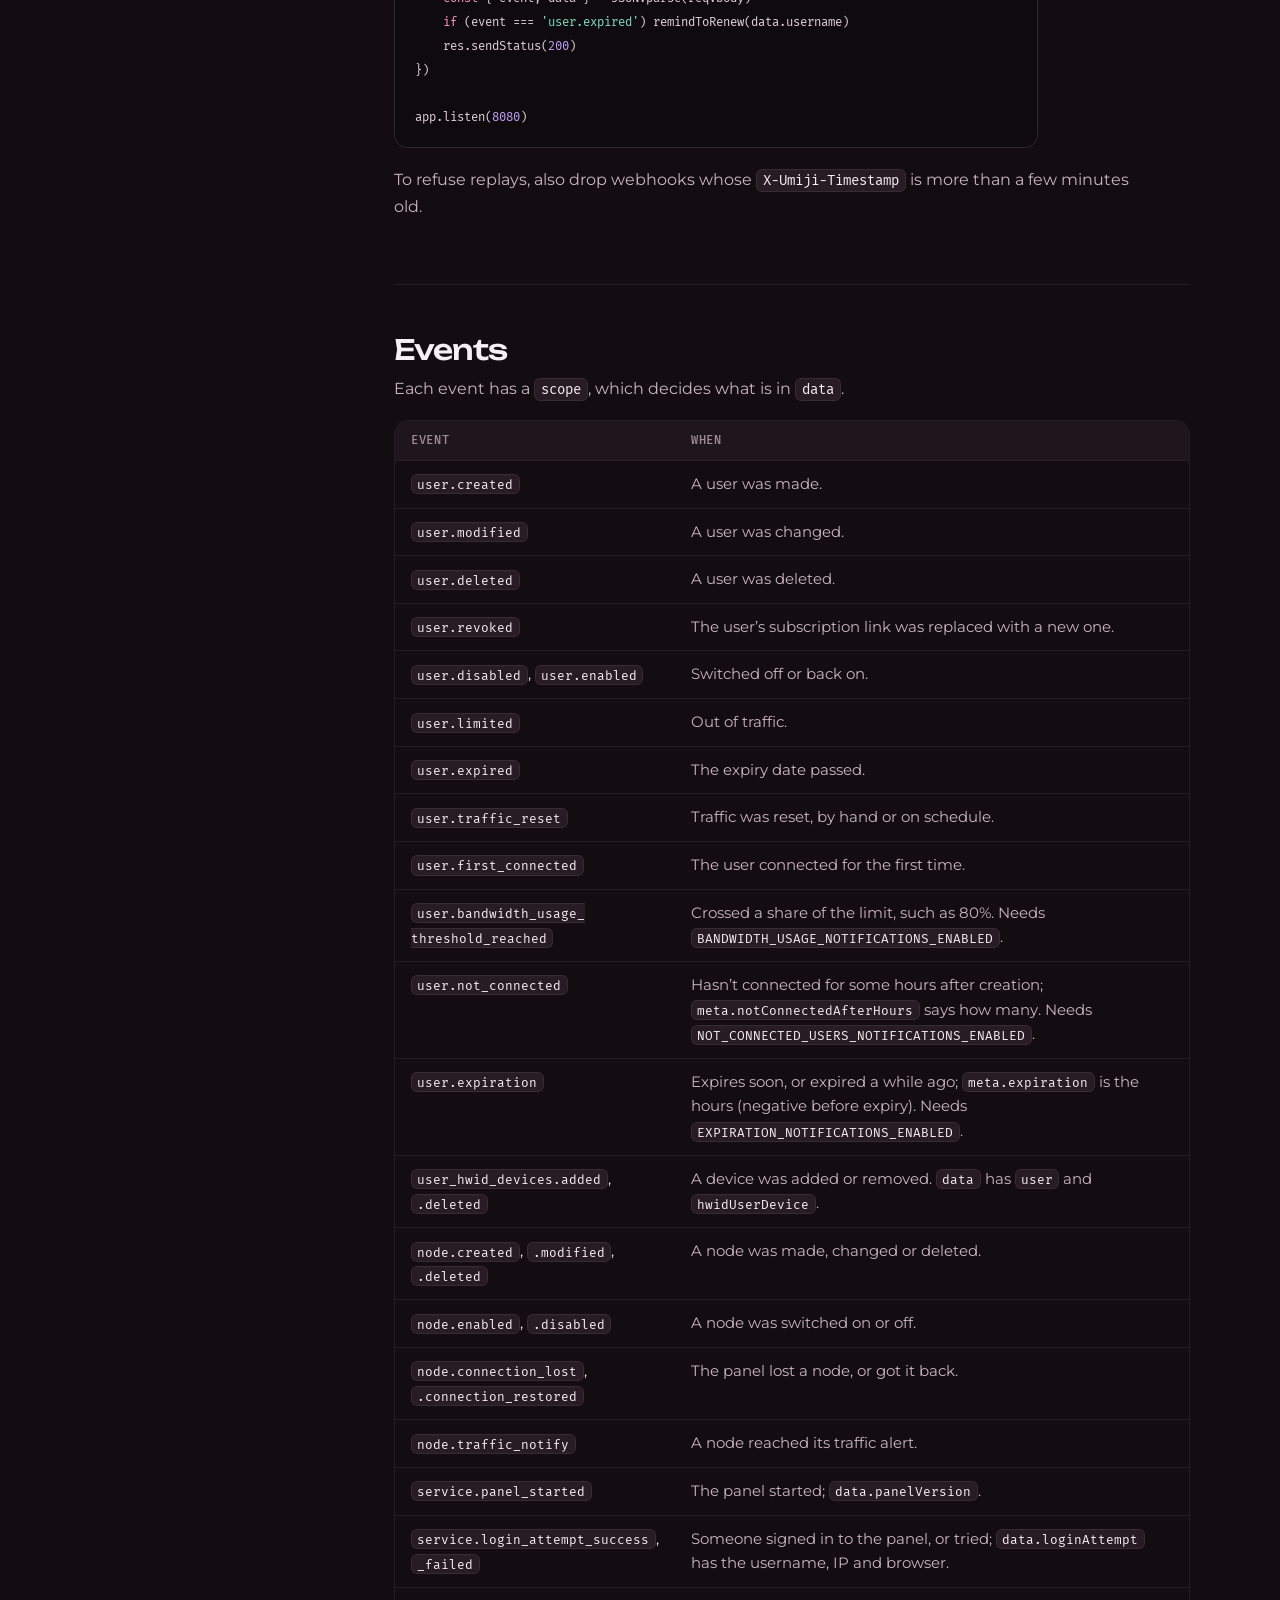
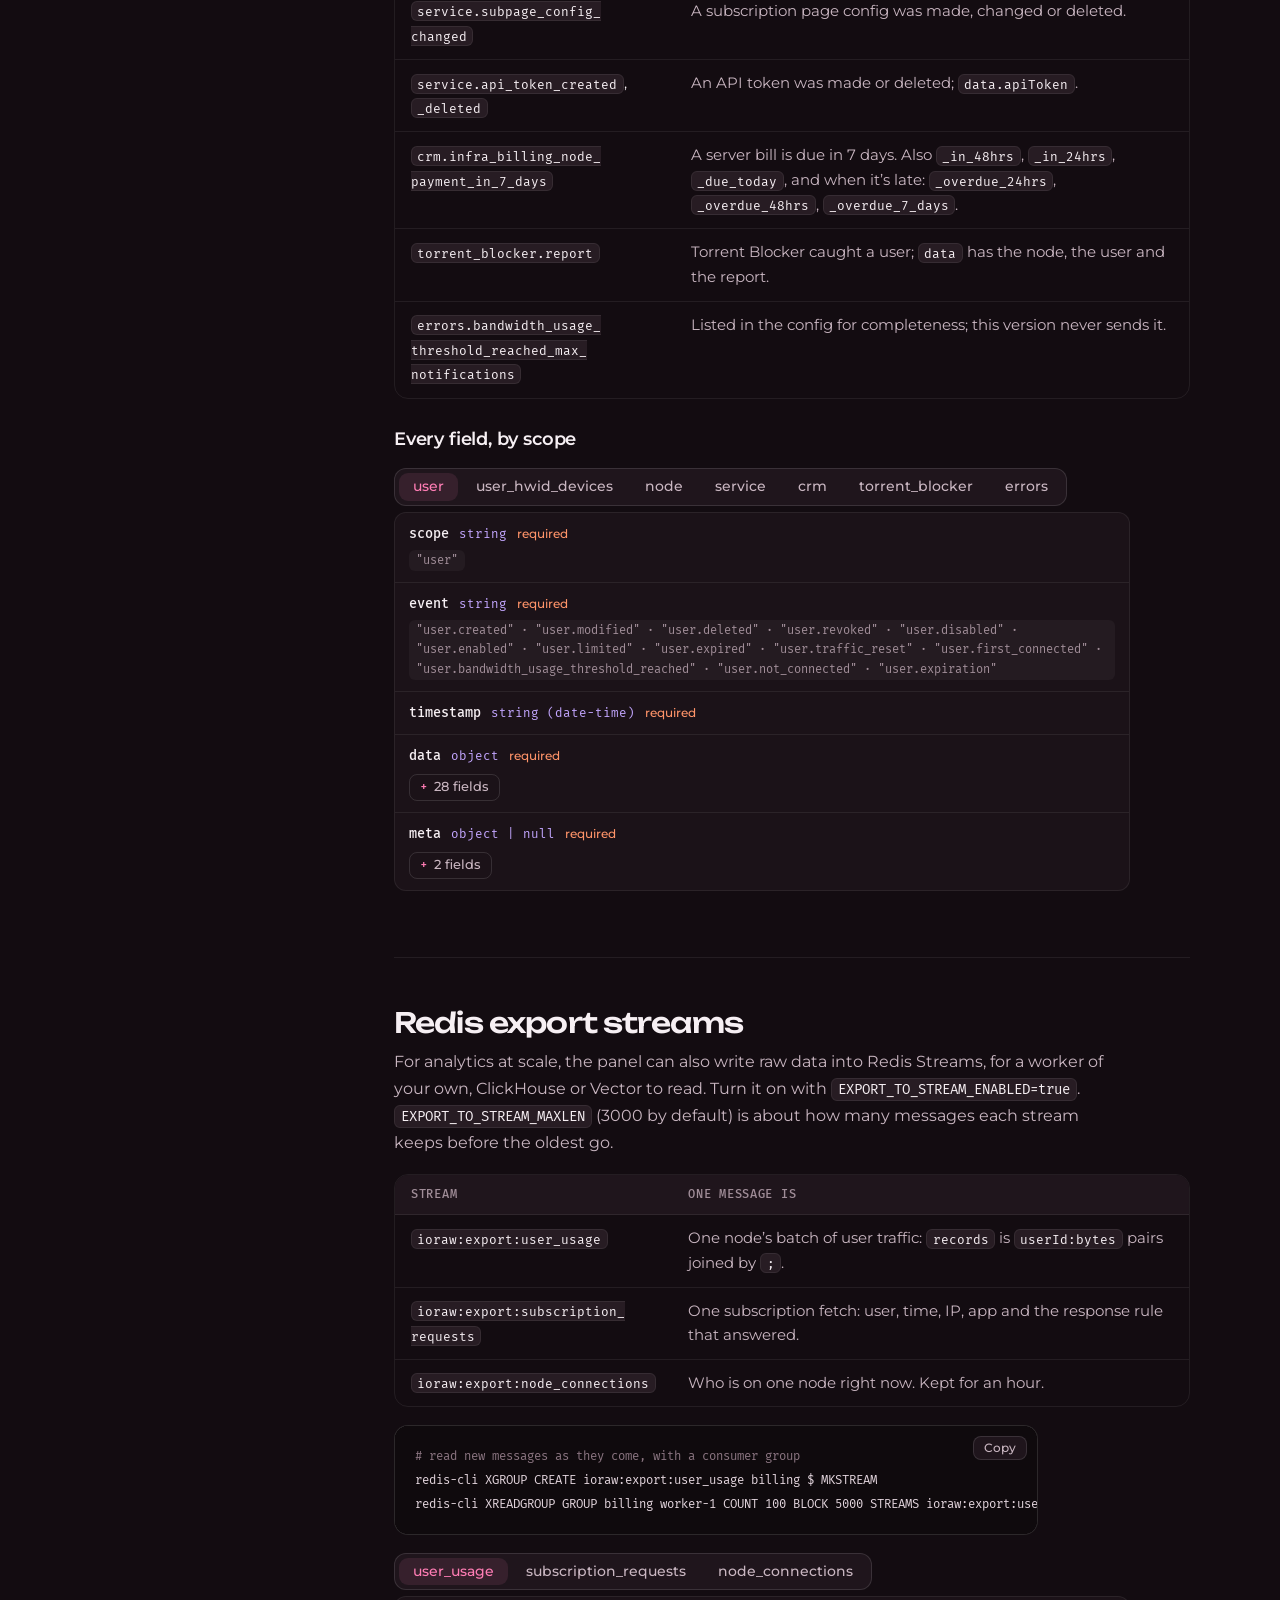
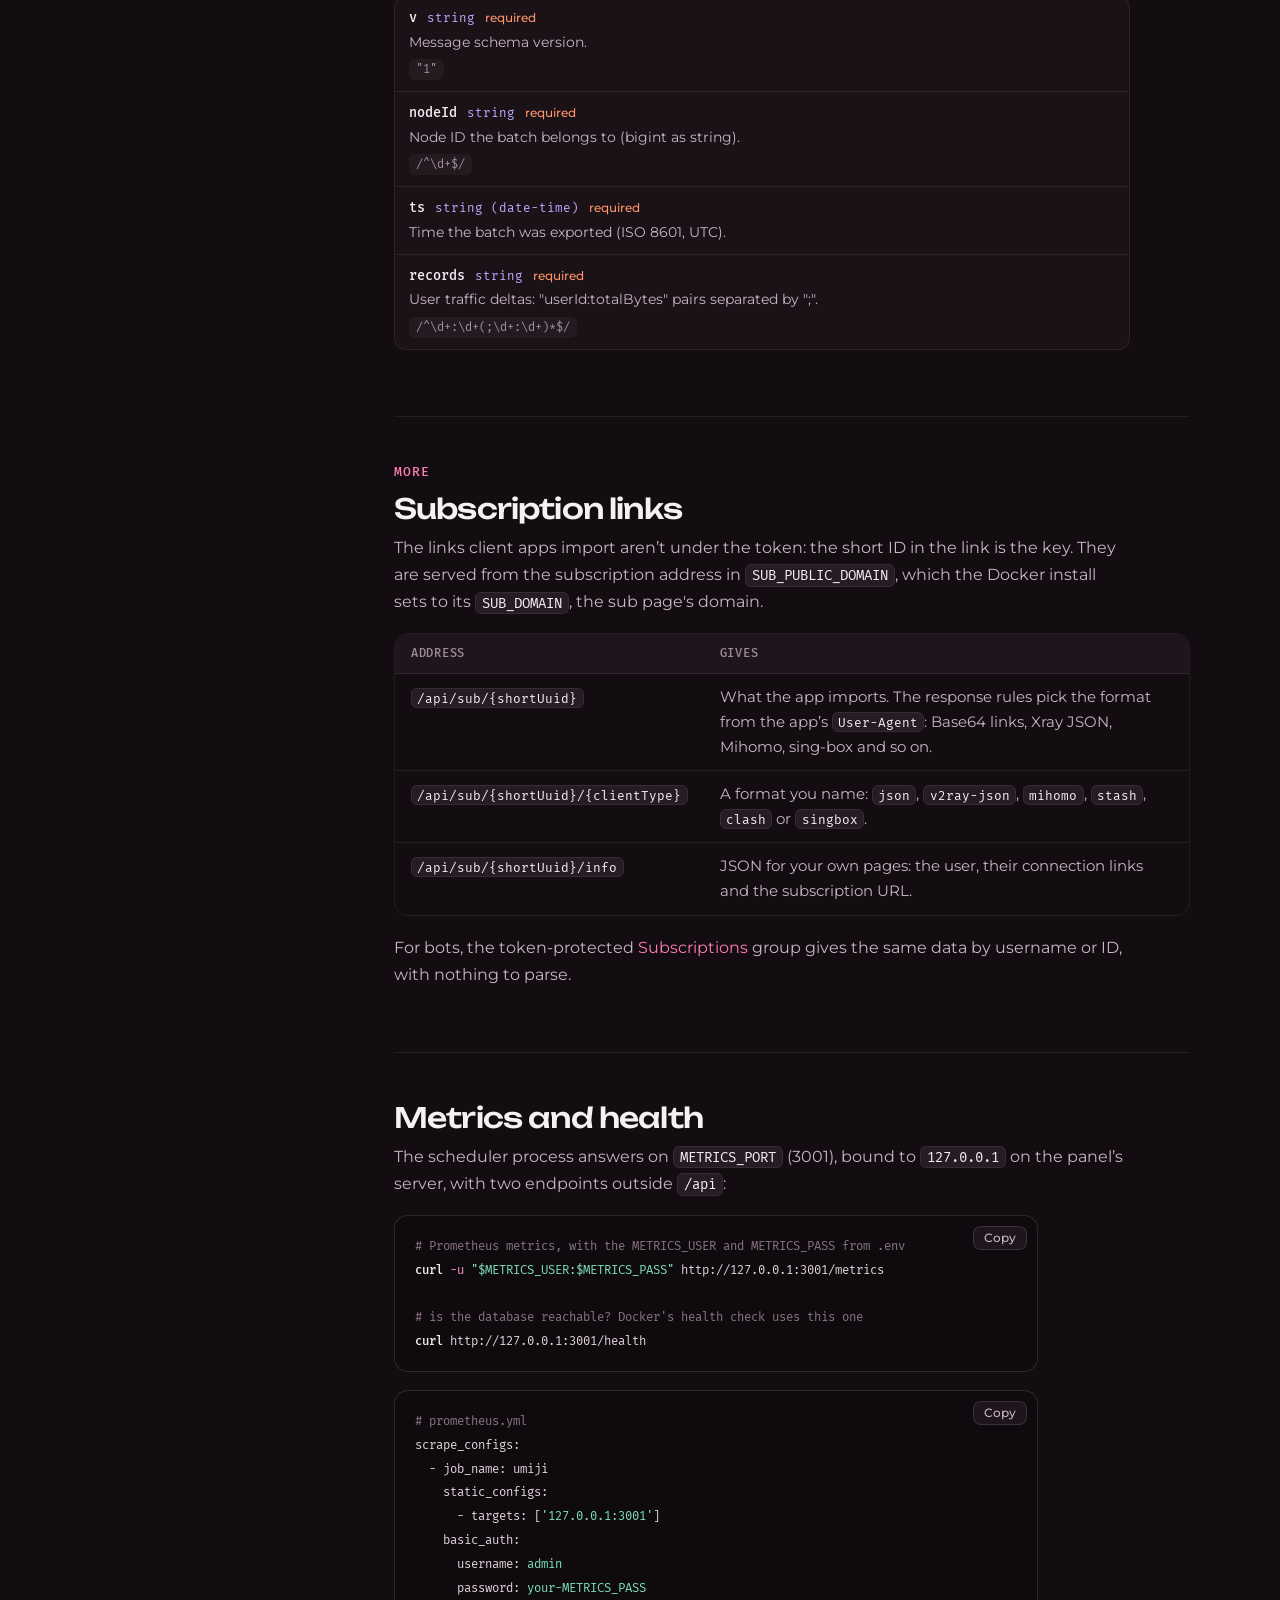
==== commit fe4e7124: "Installer, a shorter setup guide and a Common issues page install.sh installs the panel, the sub pag" ====
--- a/docs/api/index.html
+++ b/docs/api/index.html
@@ -41,13 +41,18 @@
                 <nav class="nav" aria-label="Main">
                     <a href="../guide/">Setup guide</a>
                     <a href="../concepts/">Concepts</a>
+                    <a href="../troubleshooting/">Common issues</a>
                     <a href="./" aria-current="page">API</a>
                 </nav>
                 <div class="tools">
                     <a class="icon-btn gh" href="https://github.com/therewasluna/umiji" aria-label="Umiji on GitHub">
                         <svg viewBox="0 0 24 24" fill="none" stroke="currentColor" stroke-width="1.8" stroke-linecap="round" stroke-linejoin="round" aria-hidden="true"><path d="M9 19c-4.3 1.4-4.3-2.5-6-3m12 5v-3.5c0-1 .1-1.4-.5-2 2.8-.3 5.5-1.4 5.5-6a4.6 4.6 0 0 0-1.3-3.2 4.2 4.2 0 0 0-.1-3.2s-1.1-.3-3.5 1.3a12.3 12.3 0 0 0-6.2 0C6.5 2.8 5.4 3.1 5.4 3.1a4.2 4.2 0 0 0-.1 3.2A4.6 4.6 0 0 0 4 9.5c0 4.6 2.7 5.7 5.5 6-.6.6-.6 1.2-.5 2V21" /></svg>
                     </a>
-                    <a class="icon-btn lang-btn" href="../fa/api/" lang="fa" hreflang="fa" aria-label="فارسی، نسخه‌ی فارسی همین صفحه">فارسی</a>
+                    <div class="lang" role="group" aria-label="Language">
+                        <svg viewBox="0 0 24 24" fill="none" stroke="currentColor" stroke-width="1.8" stroke-linecap="round" stroke-linejoin="round" aria-hidden="true"><circle cx="12" cy="12" r="9" /><path d="M3 12h18M12 3a14 14 0 0 1 0 18M12 3a14 14 0 0 0 0 18" /></svg>
+                        <a href="./" lang="en" aria-current="page">English</a>
+                        <a href="../fa/api/" lang="fa" hreflang="fa">فارسی</a>
+                    </div>
                 </div>
             </div>
         </header>
@@ -716,6 +721,7 @@
                     <a href="../guide/">Setup guide</a>
                     <a href="../concepts/">Concepts</a>
                     <a href="./">API</a>
+                    <a href="../troubleshooting/">Common issues</a>
                     <a href="https://github.com/therewasluna/umiji">GitHub</a>
                     <a href="https://github.com/therewasluna/umiji-backend/blob/main/DEPLOY.md">DEPLOY.md</a>
                 </nav>
--- a/docs/assets/site.css
+++ b/docs/assets/site.css
@@ -243,48 +243,94 @@
     gap: 8px;
 }
 
+/* the language switch: both languages, the current one lit */
+.lang {
+    display: inline-flex;
+    align-items: center;
+    gap: 2px;
+    height: 40px;
+    padding: 3px;
+    border-radius: 12px;
+    border: 1px solid var(--line-2);
+    background: var(--surface);
+}
+
+.lang svg {
+    width: 16px;
+    height: 16px;
+    margin-inline: 7px 3px;
+    color: var(--text-3);
+}
+
+.lang a {
+    display: grid;
+    place-items: center;
+    height: 100%;
+    padding: 0 11px;
+    border-radius: 9px;
+    color: var(--text-2);
+    font: 600 13.5px/1 var(--font);
+    white-space: nowrap;
+}
+
+.lang a:lang(fa) {
+    font-family: Vazirmatn, system-ui, sans-serif;
+    font-size: 14px;
+}
+
+.lang a:hover {
+    color: var(--text);
+    background: var(--surface-2);
+    text-decoration: none;
+}
+
+.lang a[aria-current] {
+    color: var(--rose);
+    background: var(--rose-soft);
+}
+
+@media (max-width: 860px) {
+    /* the nav gets a row of its own */
+    .topbar .wrap {
+        flex-wrap: wrap;
+        height: auto;
+        padding-top: 8px;
+        gap: 4px 12px;
+    }
+    .brand {
+        margin-inline-end: auto;
+    }
+    .nav {
+        order: 3;
+        width: calc(100% + 16px);
+        margin: 0 -8px;
+        padding-bottom: 6px;
+        overflow-x: auto;
+        scrollbar-width: none;
+    }
+    html {
+        scroll-padding-top: 116px;
+    }
+}
+
 @media (max-width: 720px) {
-    .topbar .wrap {
-        gap: 12px;
-    }
     .nav a {
         padding: 8px 9px;
         font-size: 14px;
+        white-space: nowrap;
     }
     .tools .gh {
         display: none;
     }
 }
 
-@media (max-width: 420px) {
-    .brand .word {
+@media (max-width: 360px) {
+    .nav a {
+        padding: 8px 5px;
+        font-size: 13px;
+    }
+    .lang svg {
         display: none;
-    }
-    /* three links, a brand and the language button share 328px on a small phone */
-    .topbar .wrap {
-        gap: 8px;
-    }
-    .nav {
-        gap: 0;
-    }
-    .nav a {
-        padding: 8px 7px;
-        font-size: 13.5px;
-        white-space: nowrap;
-    }
-    .lang-btn {
-        width: auto;
-        padding: 0 10px;
-    }
-}
-
-@media (max-width: 350px) {
-    .nav a {
-        padding: 8px 4px;
-        font-size: 12.5px;
-    }
-    .lang-btn {
-        padding: 0 8px;
     }
 }
 
@@ -403,6 +449,23 @@
     display: flex;
     flex-wrap: wrap;
     gap: 12px;
+}
+
+/* the one-line install under the hero's buttons */
+.hero-install {
+    margin-top: 28px;
+    max-width: 34em;
+}
+
+.hero-install p {
+    margin: 0 0 8px;
+    color: var(--text-3);
+    font-size: 14px;
+}
+
+.hero-install pre.cmd {
+    margin: 0;
+    font-size: 13px;
 }
 
 .hero-meta {
@@ -787,6 +850,15 @@
     list-style: none;
     display: grid;
     gap: 10px;
+}
+
+.checks + p {
+    margin-top: 20px;
+}
+
+/* the hardware table: keep "1 core" and "10 GB" on one line */
+html[lang="en"] .data.hw td + td {
+    white-space: nowrap;
 }
 
 .checks li {
@@ -1266,6 +1338,8 @@
 
 .do li {
     position: relative;
+    /* grid items grow to fit a <pre>'s longest line; this lets the pre scroll instead */
+    min-width: 0;
     padding-block: 10px;
     padding-inline: 44px 0;
     color: var(--text-2);
@@ -1838,16 +1912,6 @@
         var(--surface);
 }
 
-/* the language switch in the top bar */
-.lang-btn {
-    width: auto;
-    padding: 0 12px;
-    font: 600 14px/1 var(--font);
-}
-
-.lang-btn:lang(fa) {
-    font-family: Vazirmatn, system-ui, sans-serif;
-}
 
 
 /* ---------- API guide ---------- */
@@ -2171,6 +2235,11 @@
 
 table.data tr:last-child td {
     border-bottom: 0;
+}
+
+/* a label in the first column breaks between words, never inside one */
+table.data td:first-child > code {
+    word-break: normal;
 }
 
 table.data th {
@@ -2744,3 +2813,206 @@
 :root[lang='fa'] :is(#reference, #error-table) [lang='en'] {
     font-family: Montserrat, Vazirmatn, system-ui, sans-serif;
 }
+
+/* ---------- installer and one-command boxes (setup guide) ---------- */
+
+/* one command per box, so each can be copied and run on its own */
+pre.cmd {
+    margin: 10px 0;
+    padding: 12px 84px 12px 16px;
+    /* long commands wrap on screen; the copy button still copies one line */
+    white-space: pre-wrap;
+    overflow-wrap: anywhere;
+}
+
+pre.cmd .copy-btn {
+    top: 50%;
+    transform: translateY(-50%);
+}
+
+/* the contents of a file, not a command: its path sits on top */
+pre[data-file] {
+    padding-top: 42px;
+}
+
+pre[data-file]::before {
+    content: attr(data-file);
+    position: absolute;
+    top: 13px;
+    left: 20px;
+    color: #8b7581;
+    font: 500 12px/1 var(--mono);
+}
+
+.step kbd {
+    display: inline-block;
+    min-width: 1.6em;
+    padding: 0.05em 0.45em;
+    border-radius: 6px;
+    border: 1px solid var(--line-2);
+    border-bottom-width: 2px;
+    background: var(--surface-2);
+    color: var(--text);
+    font: 500 0.82em/1.5 var(--mono);
+    text-align: center;
+}
+
+.tabs [role='tabpanel'] {
+    padding-top: 6px;
+}
+
+.tabs [role='tabpanel'] > p {
+    max-width: 44em;
+    margin-top: 12px;
+    color: var(--text-2);
+}
+
+/* what the installer looks like on screen */
+.term {
+    direction: ltr;
+    max-width: 46em;
+    margin: 22px 0;
+    overflow: hidden;
+    border-radius: 14px;
+    border: 1px solid var(--line-2);
+    background: #0f0a0d;
+    box-shadow: 0 24px 60px -28px rgba(0, 0, 0, 0.7);
+}
+
+.term-bar {
+    display: flex;
+    align-items: center;
+    gap: 7px;
+    padding: 11px 14px;
+    border-bottom: 1px solid var(--line);
+    background: #160f14;
+}
+
+.term-bar i {
+    width: 10px;
+    height: 10px;
+    border-radius: 50%;
+    background: rgba(255, 255, 255, 0.14);
+}
+
+.term-bar span {
+    margin-left: 8px;
+    color: #8b7581;
+    font: 500 12px/1 var(--mono);
+}
+
+.term pre {
+    margin: 0;
+    max-width: none;
+    border: 0;
+    border-radius: 0;
+    font-size: 13px;
+    line-height: 1.65;
+}
+
+.term b {
+    color: #f6eff3;
+    font-weight: 500;
+}
+
+.term .r {
+    color: var(--rose);
+}
+
+.term .ok {
+    color: var(--teal);
+}
+
+.term .h {
+    color: var(--rose);
+    font-weight: 500;
+}
+
+.term .d {
+    color: #8b7581;
+}
+
+/* the by-hand install, folded away under the installer */
+details.manual {
+    max-width: 46em;
+    margin: 26px 0;
+    border-radius: 14px;
+    border: 1px solid var(--line-2);
+    background: var(--surface);
+}
+
+details.manual > summary {
+    display: flex;
+    align-items: center;
+    gap: 10px;
+    padding: 15px 18px;
+    border-radius: 14px;
+    color: var(--text);
+    font-weight: 600;
+    cursor: pointer;
+    list-style: none;
+}
+
+details.manual > summary::-webkit-details-marker {
+    display: none;
+}
+
+details.manual > summary::before {
+    content: '';
+    flex: none;
+    width: 8px;
+    height: 8px;
+    border-right: 2px solid var(--rose);
+    border-bottom: 2px solid var(--rose);
+    transform: rotate(-45deg);
+    transition: transform 0.15s;
+}
+
+:root[lang='fa'] details.manual:not([open]) > summary::before {
+    transform: rotate(135deg);
+}
+
+details.manual[open] > summary::before {
+    transform: rotate(45deg);
+}
+
+details.manual > summary:hover {
+    color: var(--rose);
+}
+
+details.manual > summary:focus-visible {
+    outline: 2px solid var(--rose);
+    outline-offset: 2px;
+}
+
+details.manual > :not(summary) {
+    margin-inline: 18px;
+}
+
+details.manual > :last-child {
+    margin-bottom: 18px;
+}
+
+details.manual > p {
+    color: var(--text-2);
+}
+
+.step .table-wrap {
+    max-width: 46em;
+}
+
+@media (max-width: 520px) {
+    details.manual > :not(summary) {
+        margin-inline: 12px;
+    }
+
+    /* on a phone the copy button sits above the command, so the command gets the whole width */
+    pre.cmd {
+        padding: 42px 14px 12px;
+    }
+
+    pre.cmd .copy-btn {
+        top: 8px;
+        transform: none;
+    }
+}
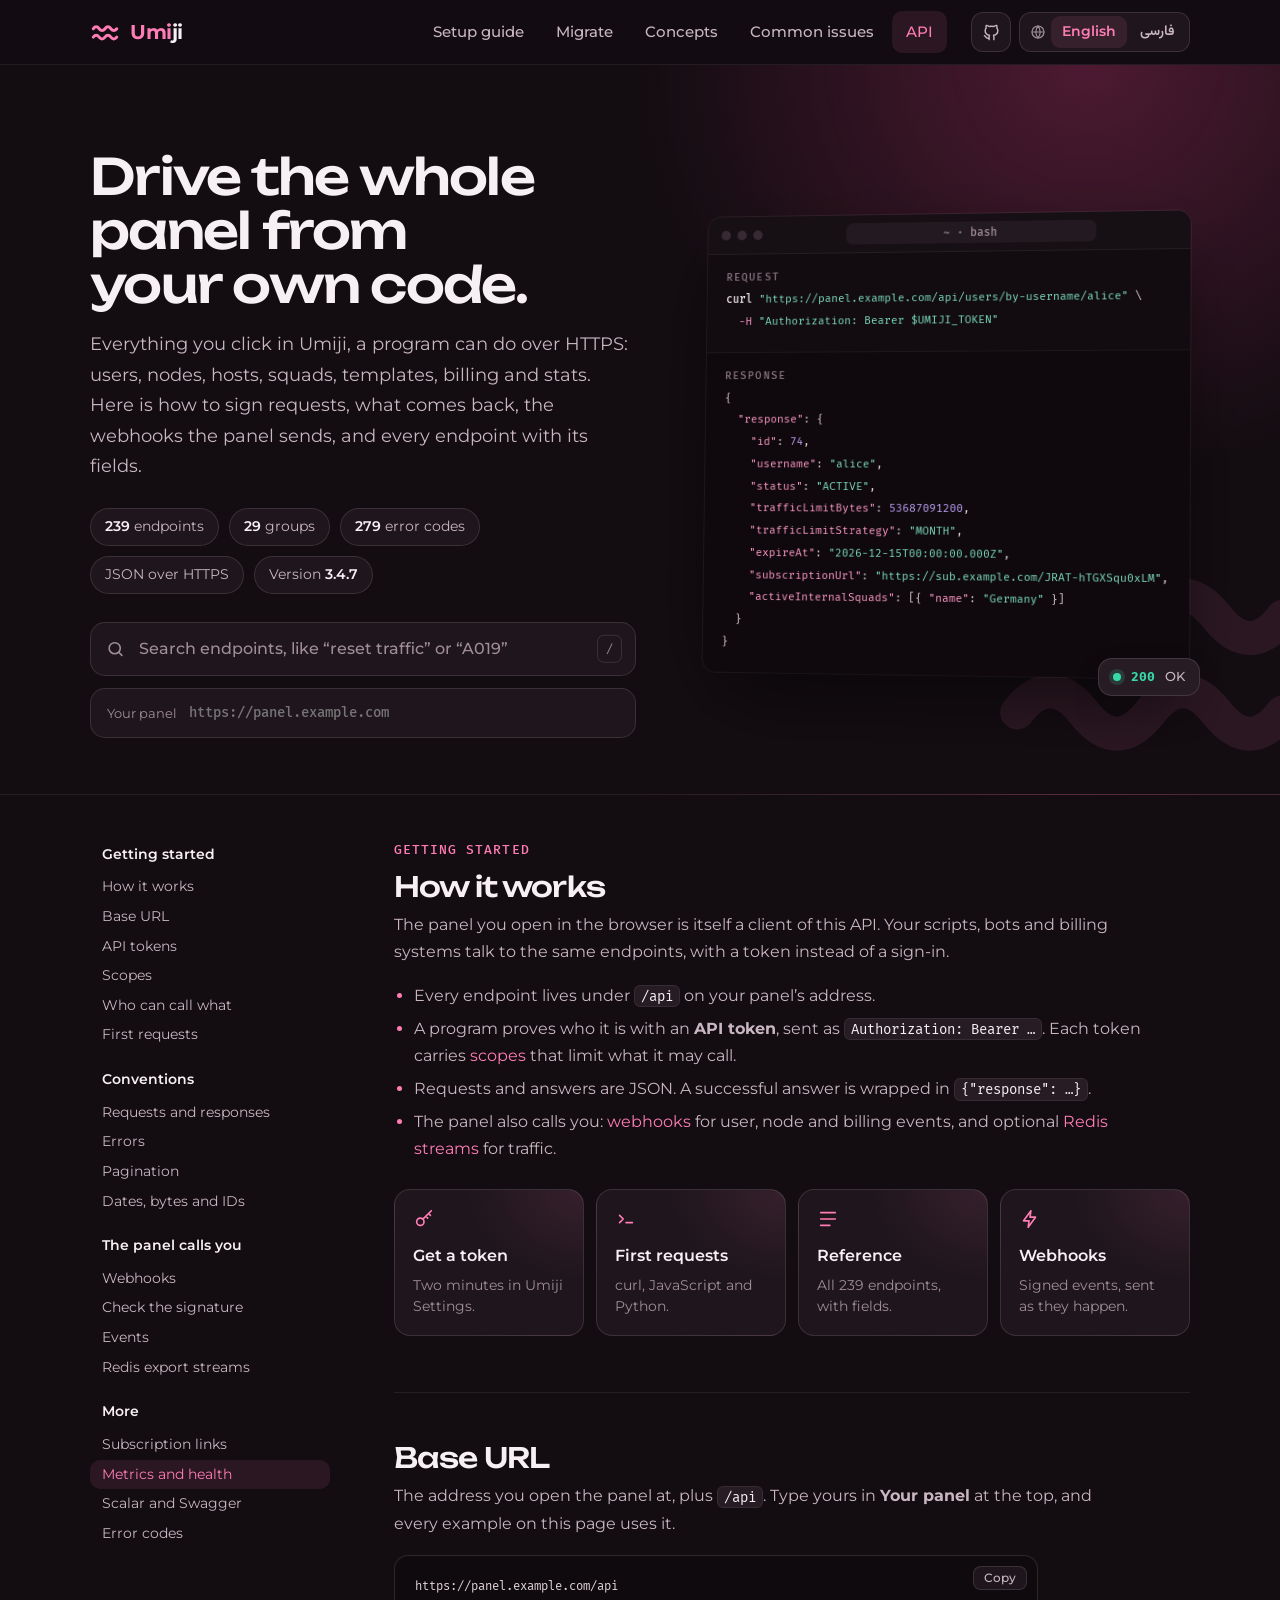
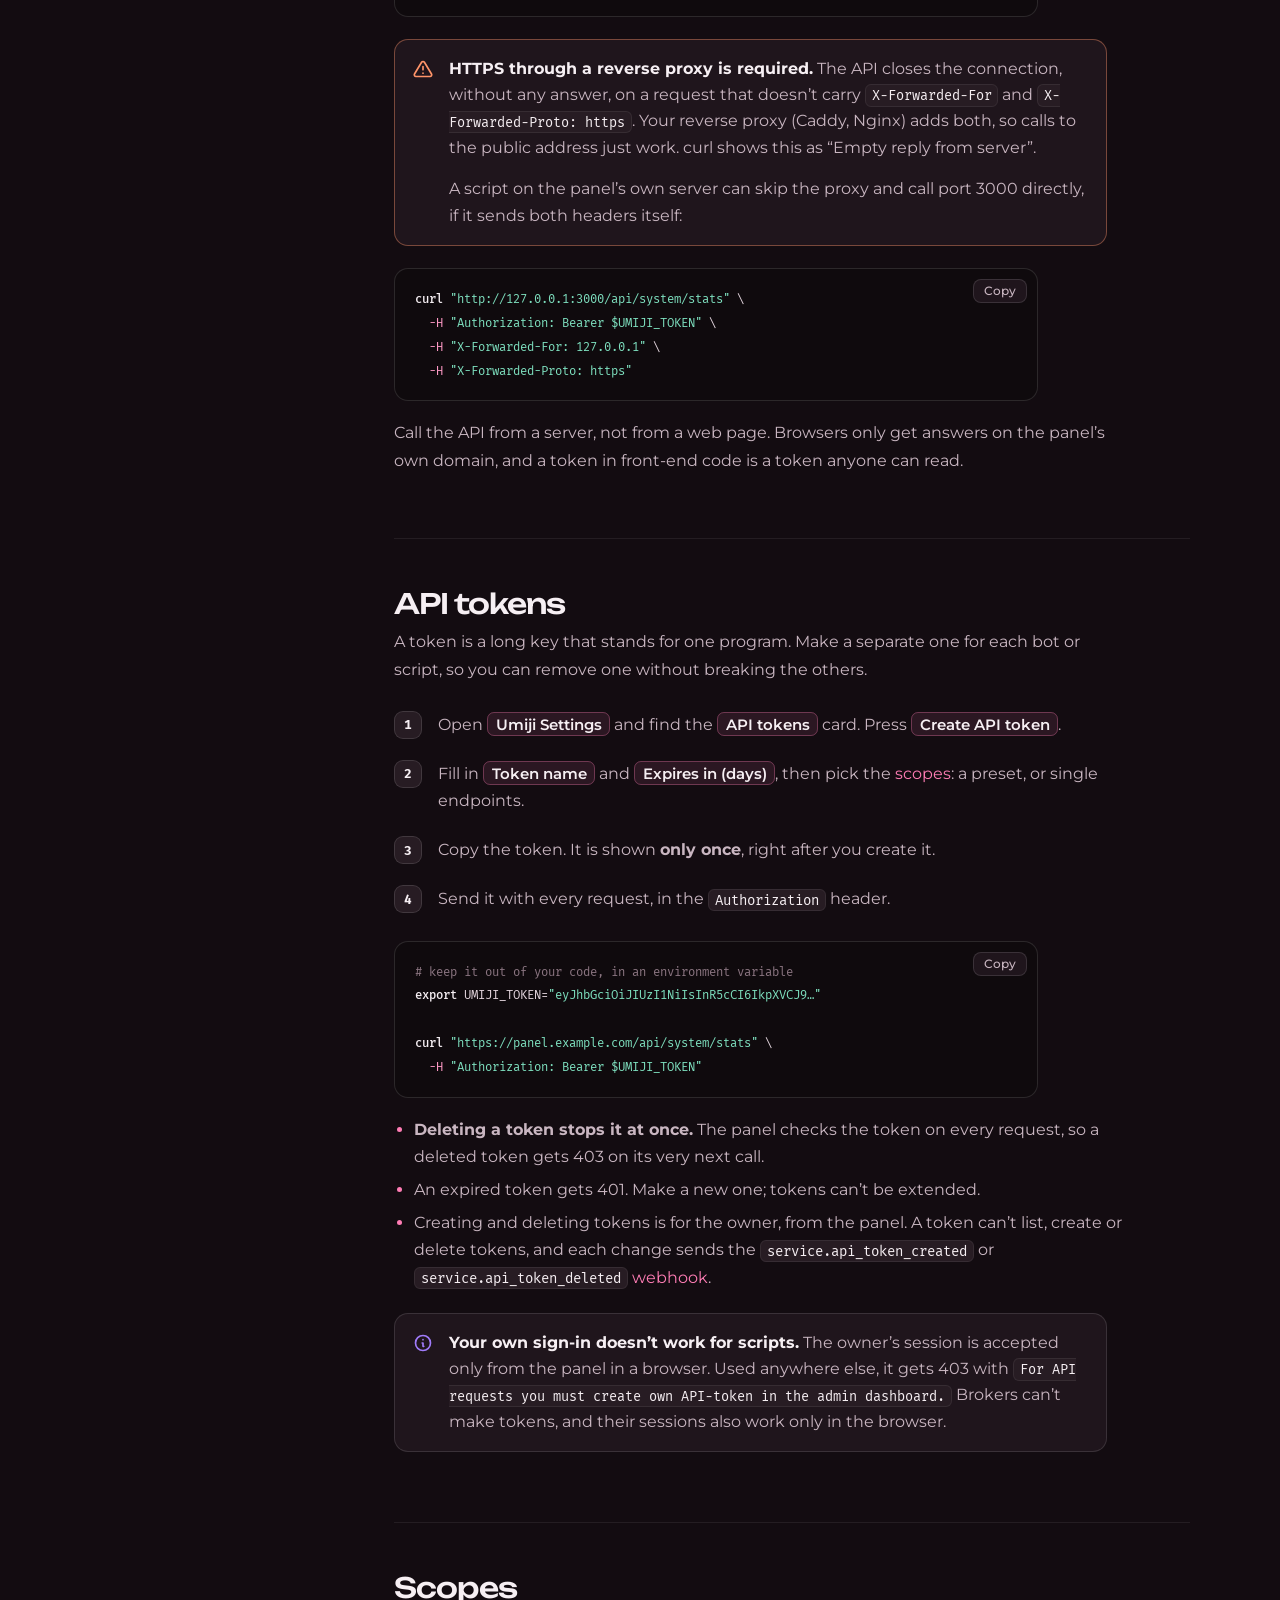
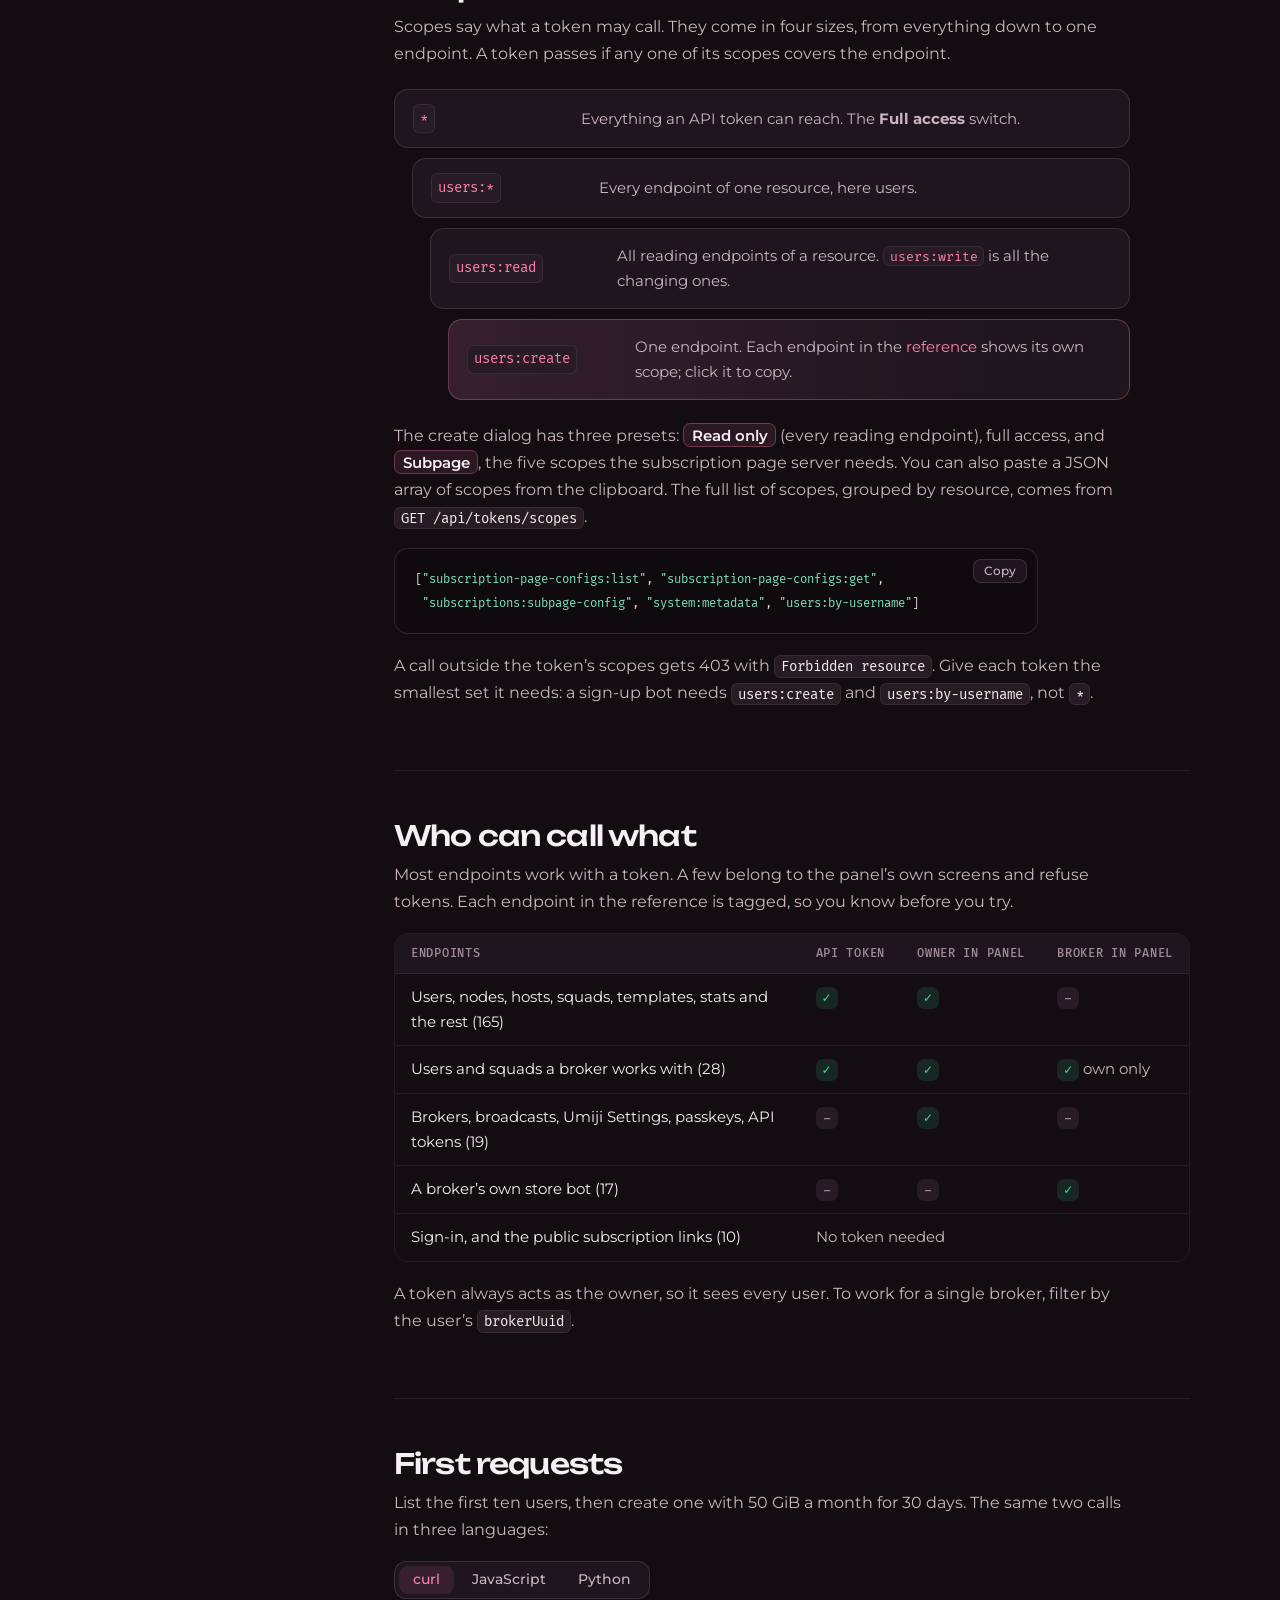
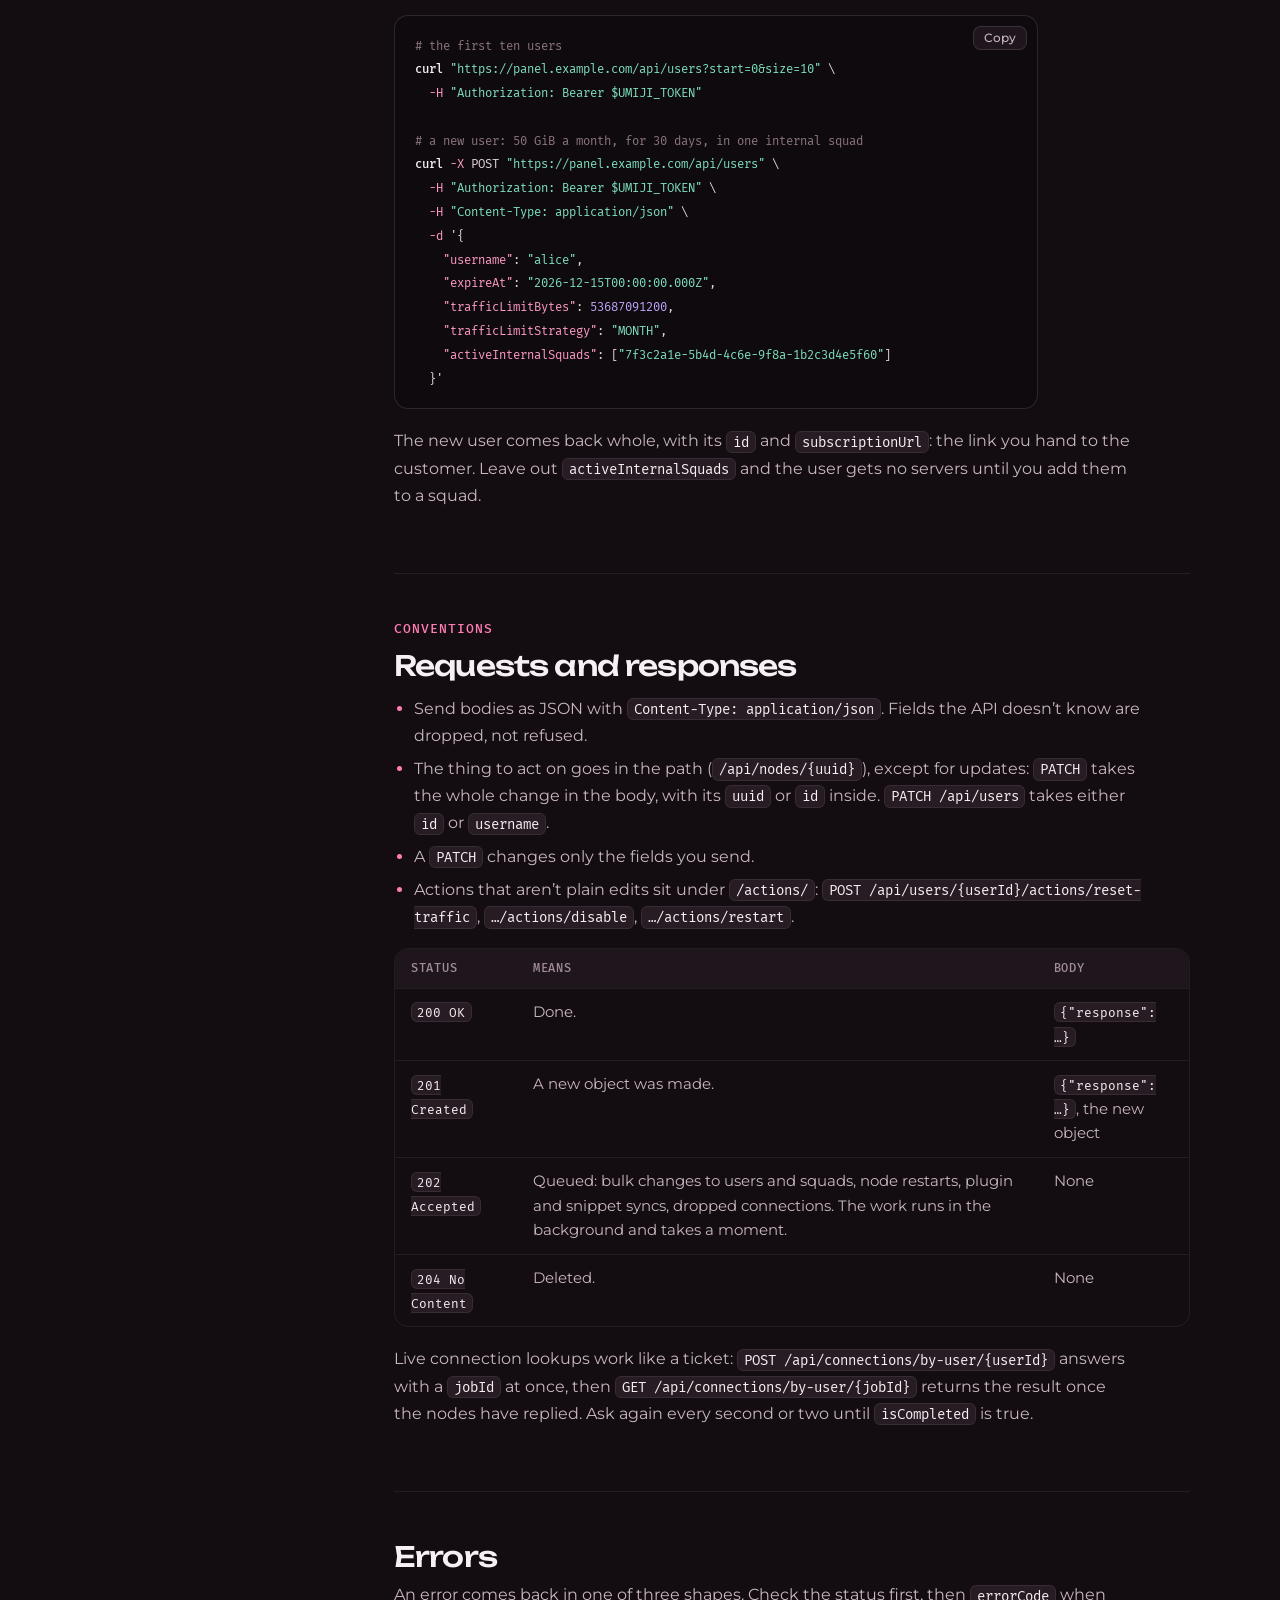
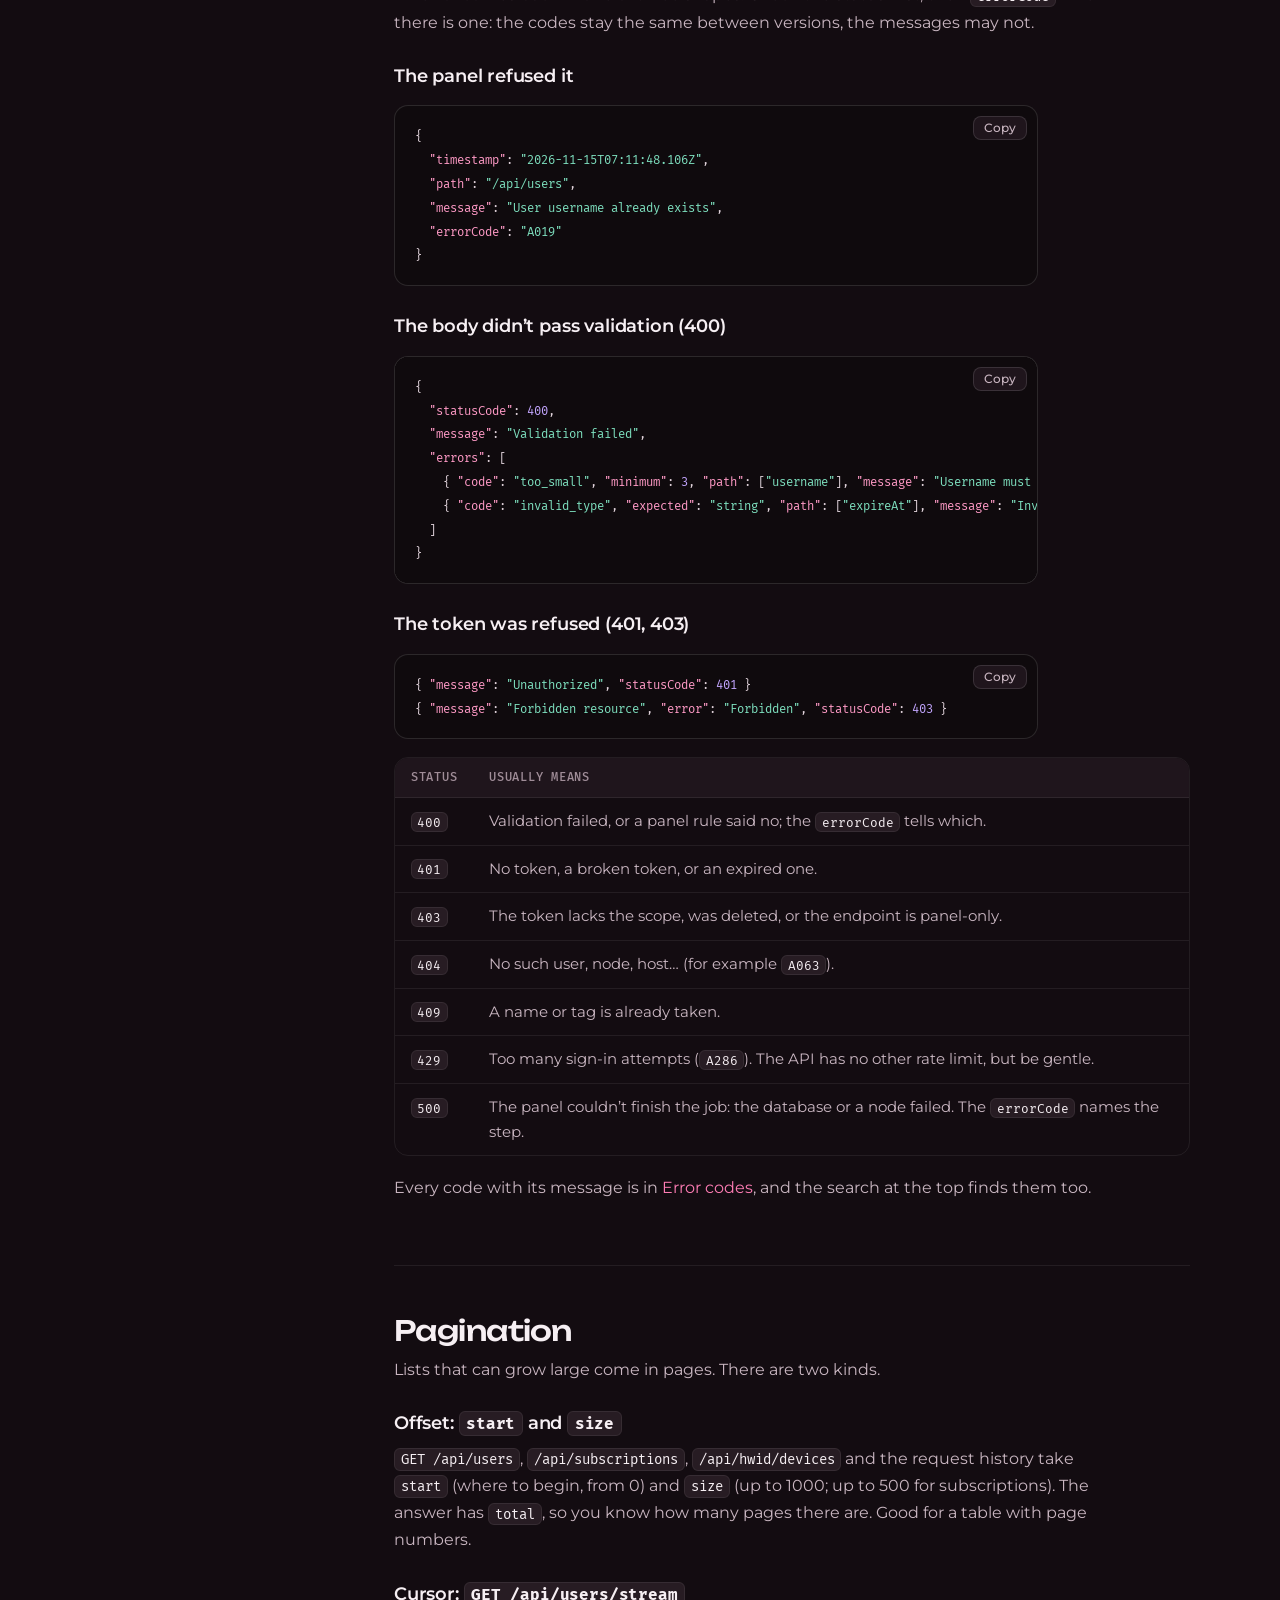
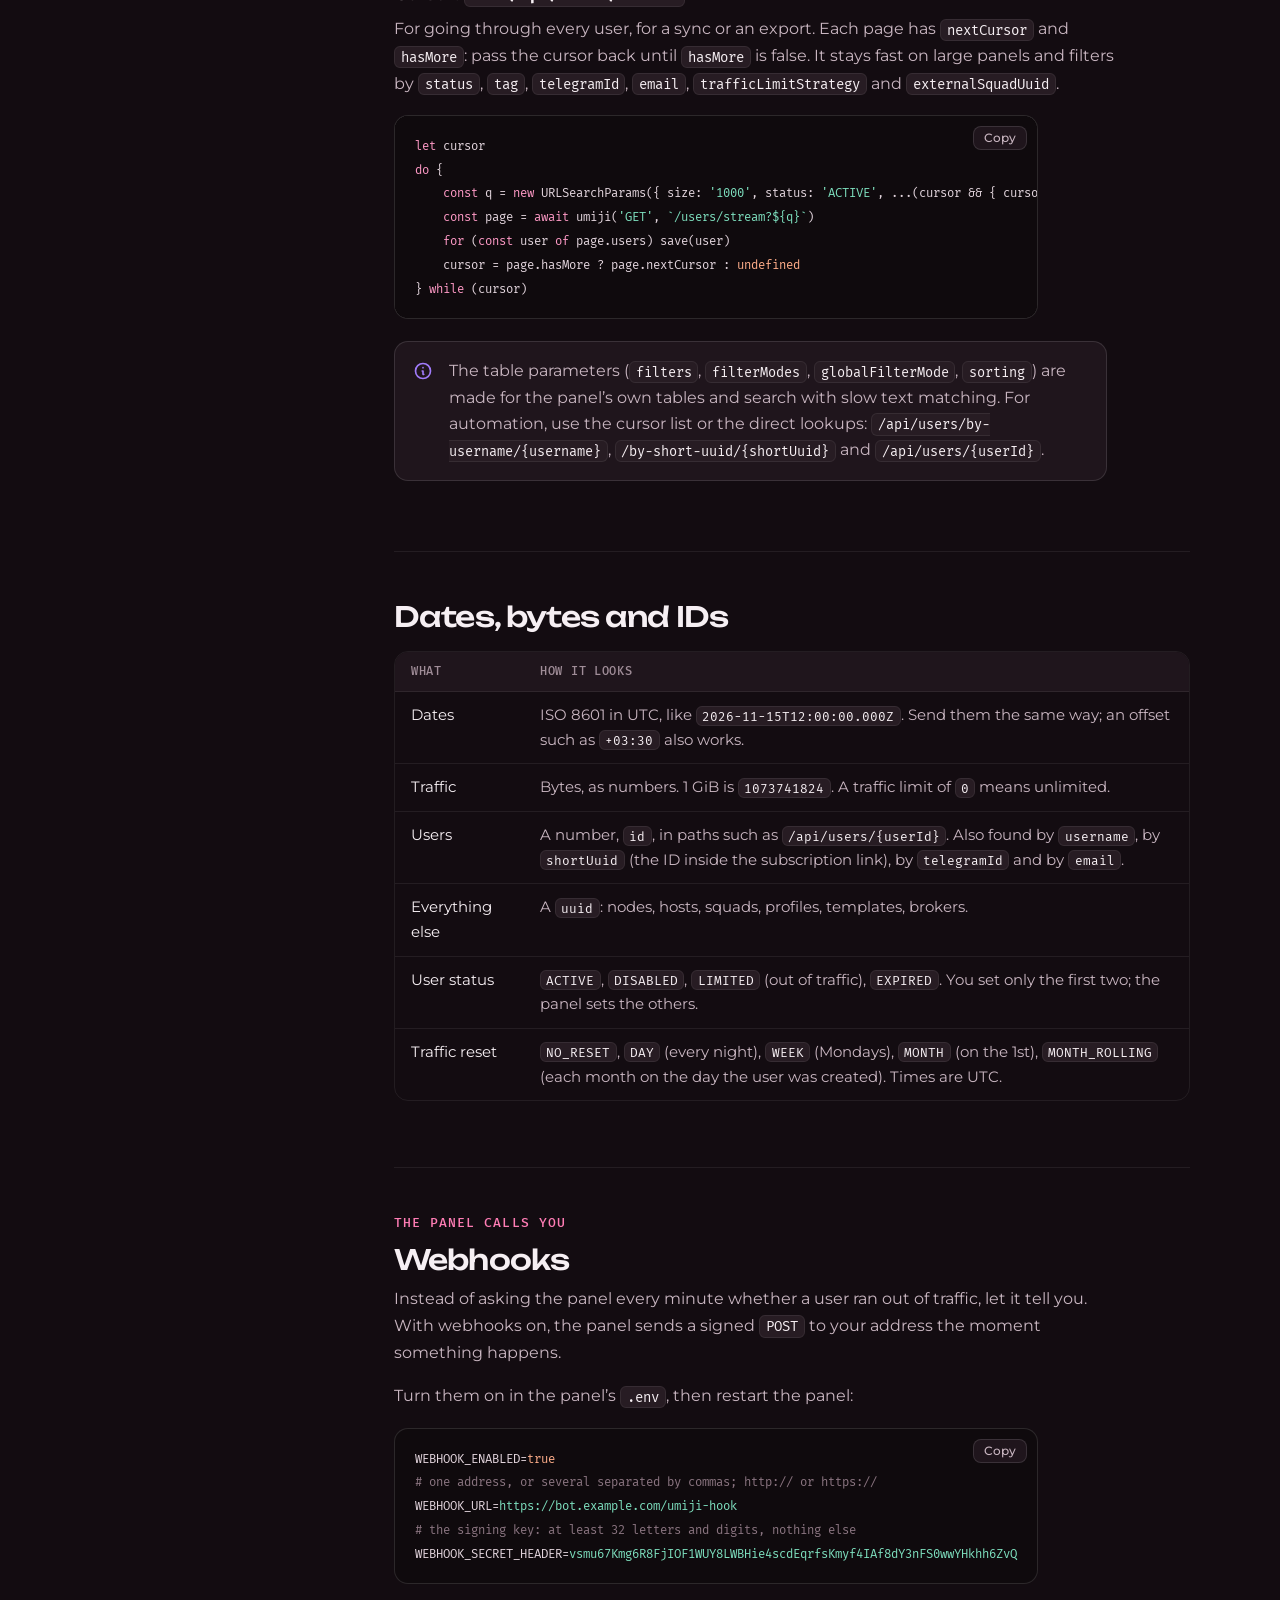
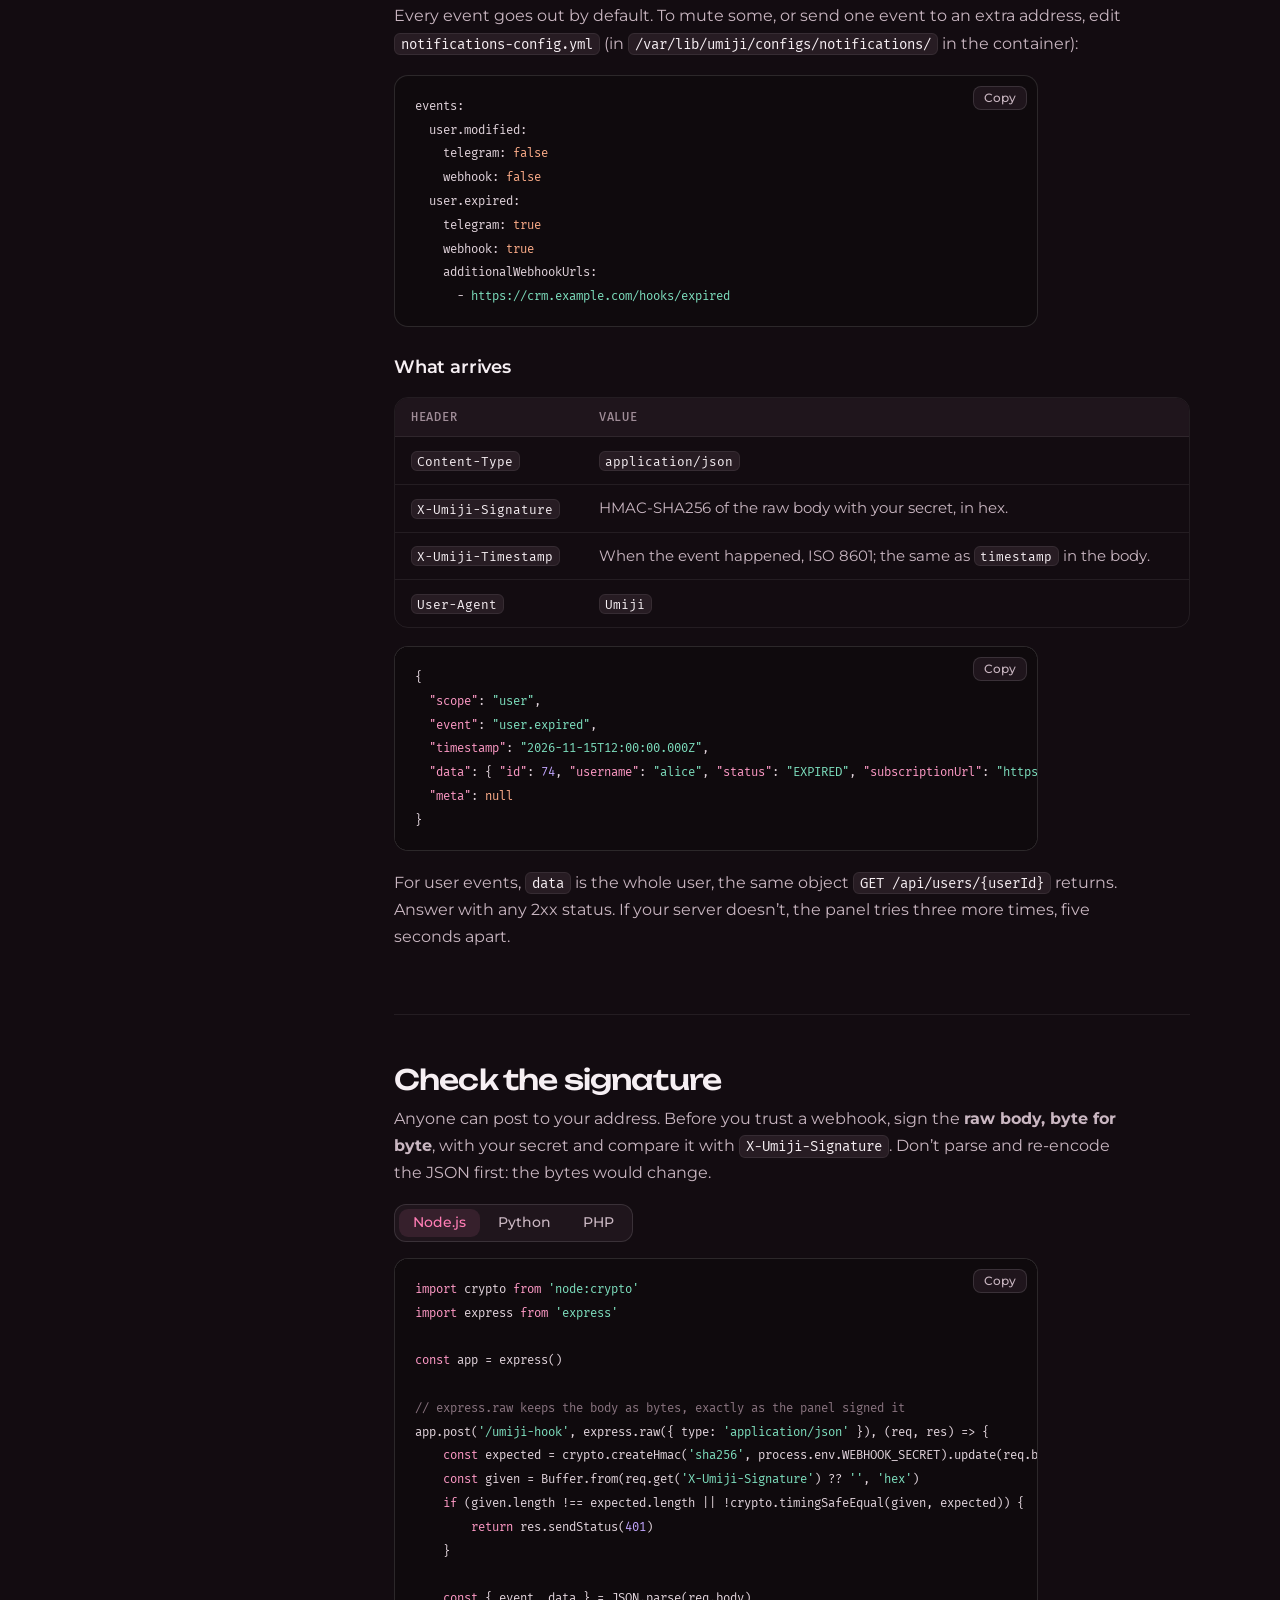
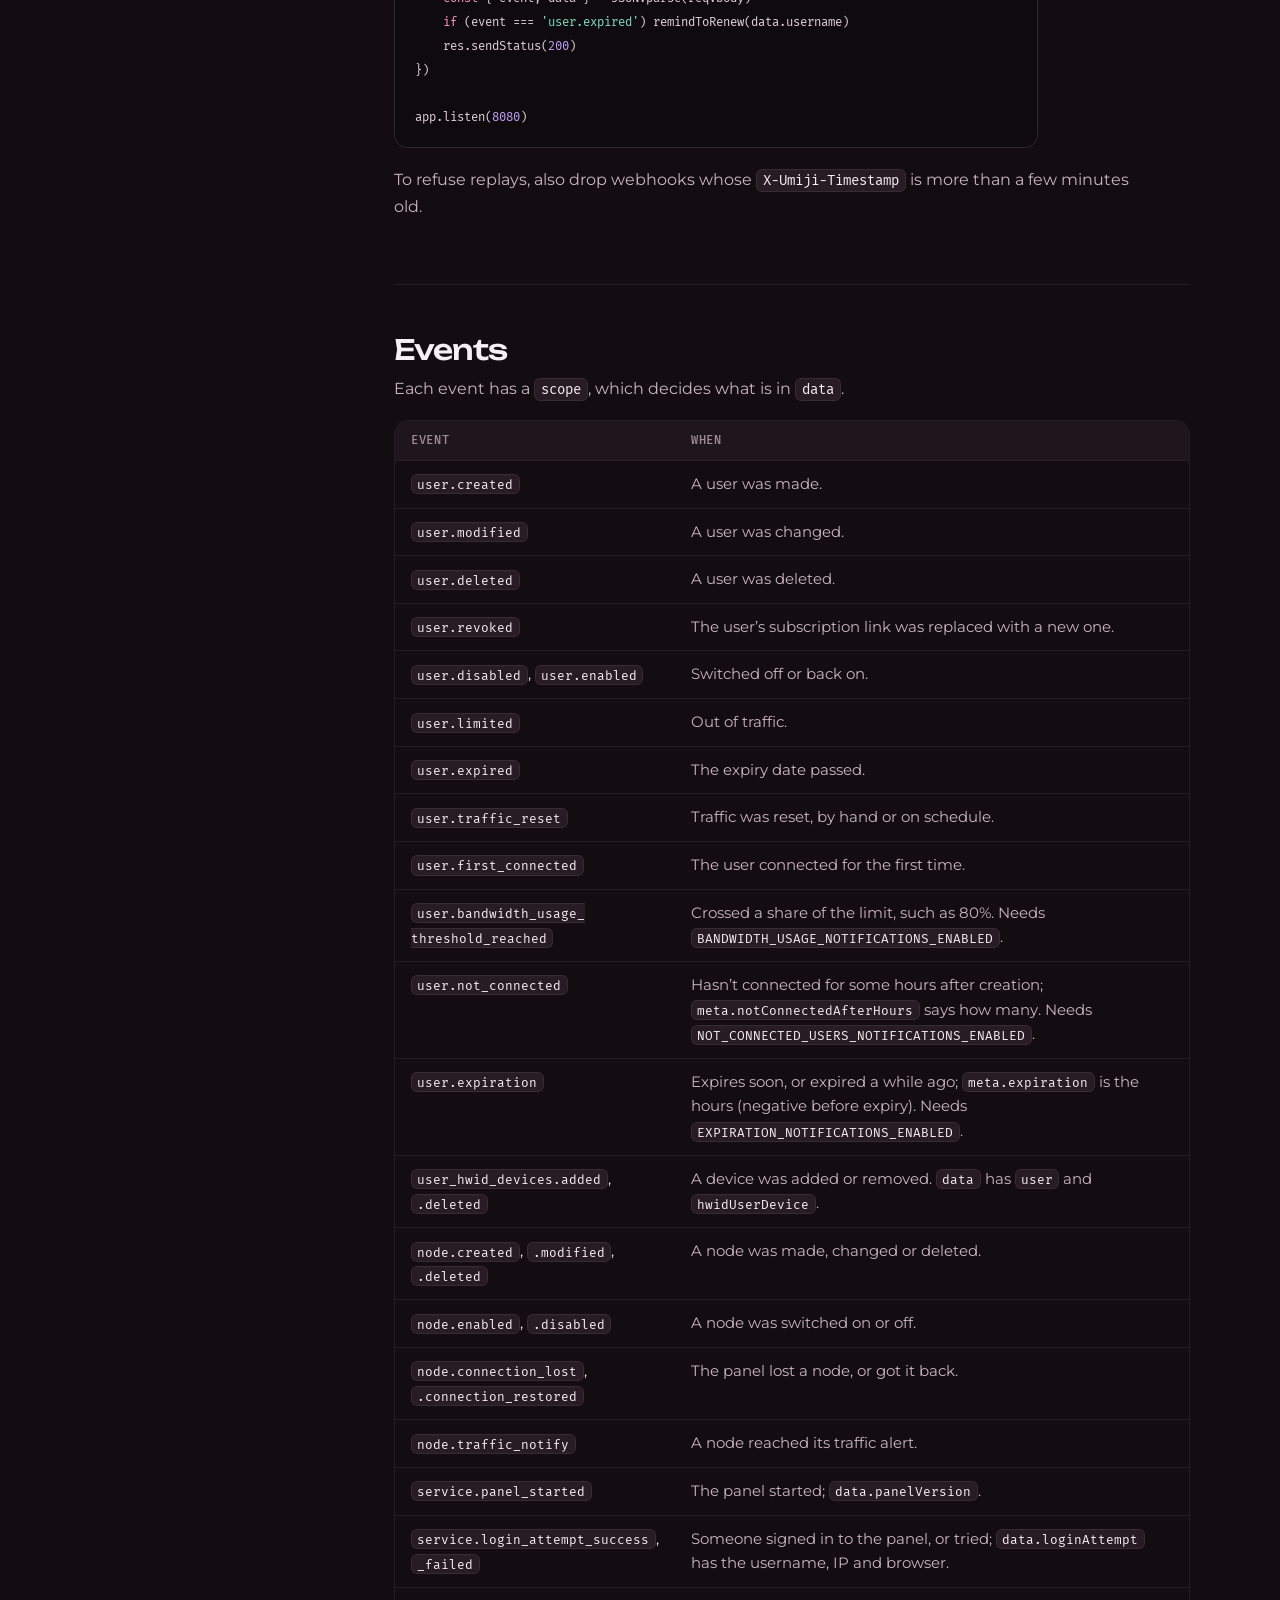
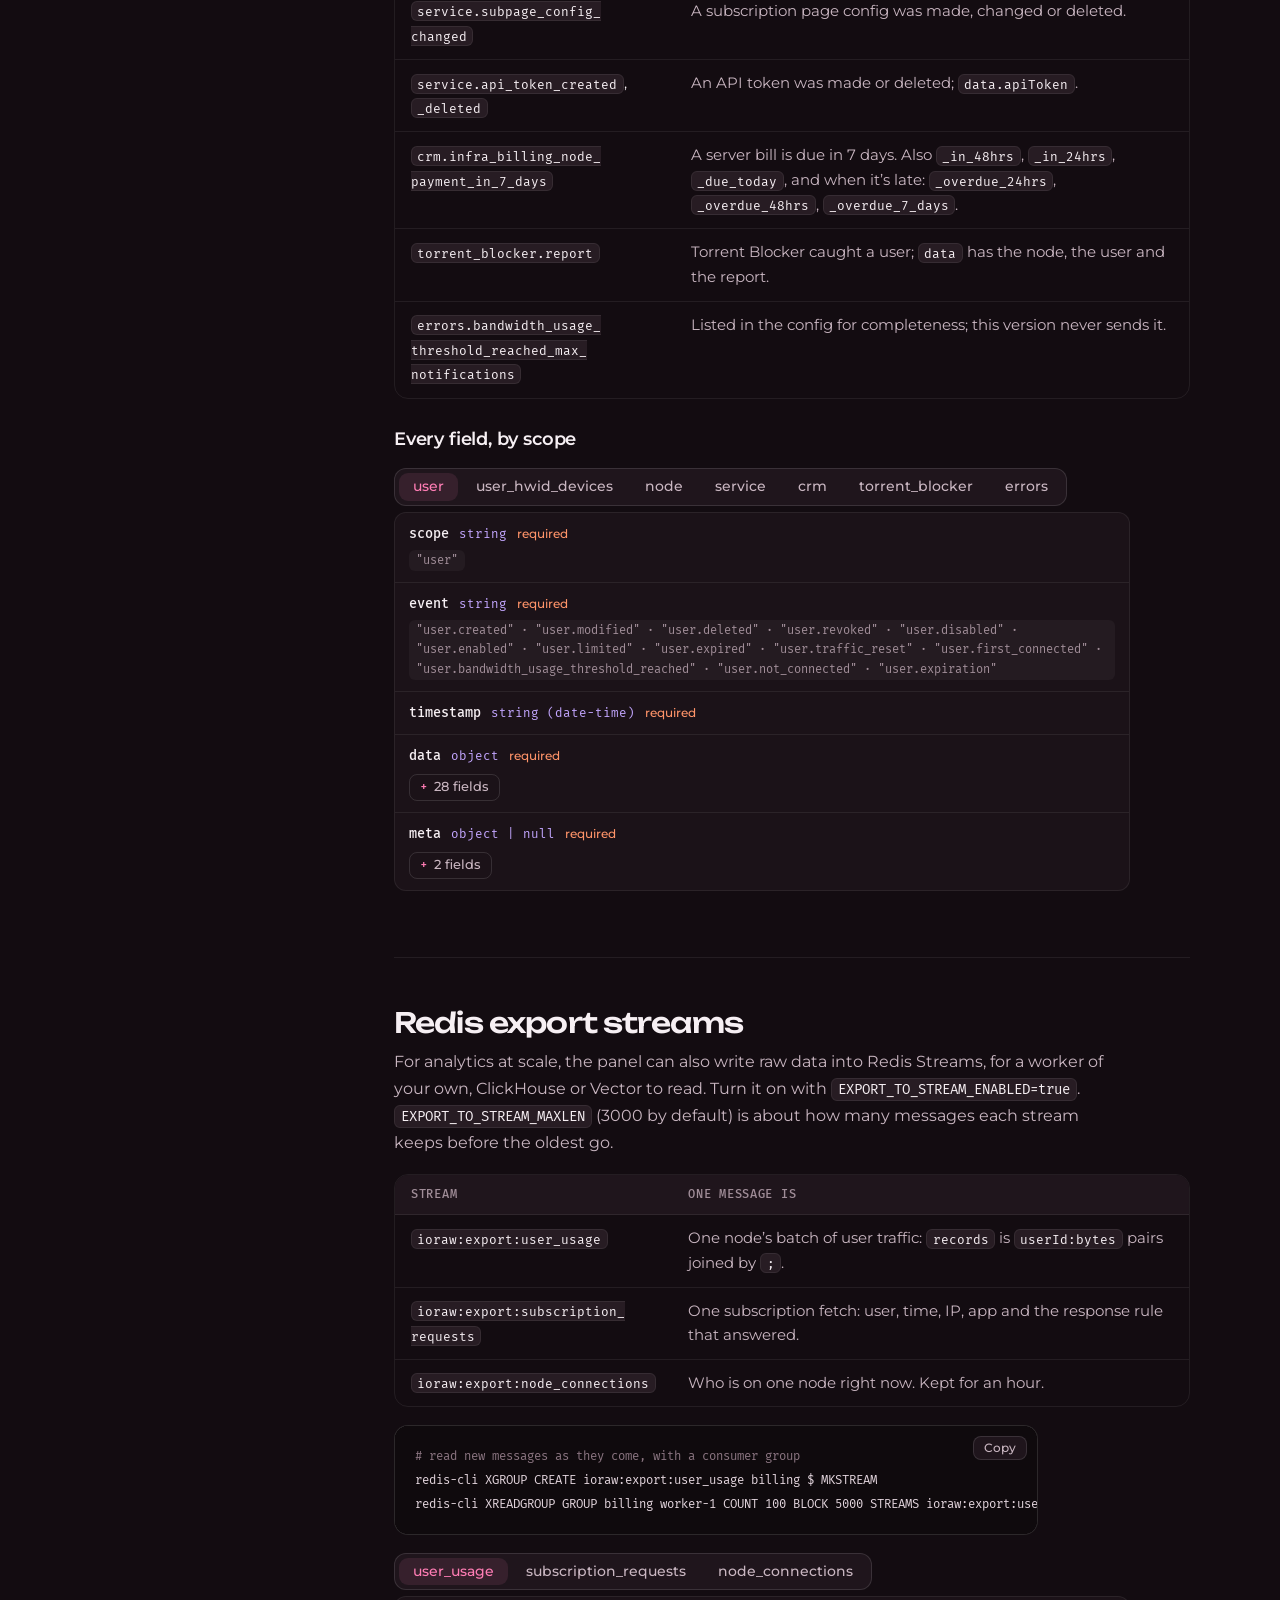
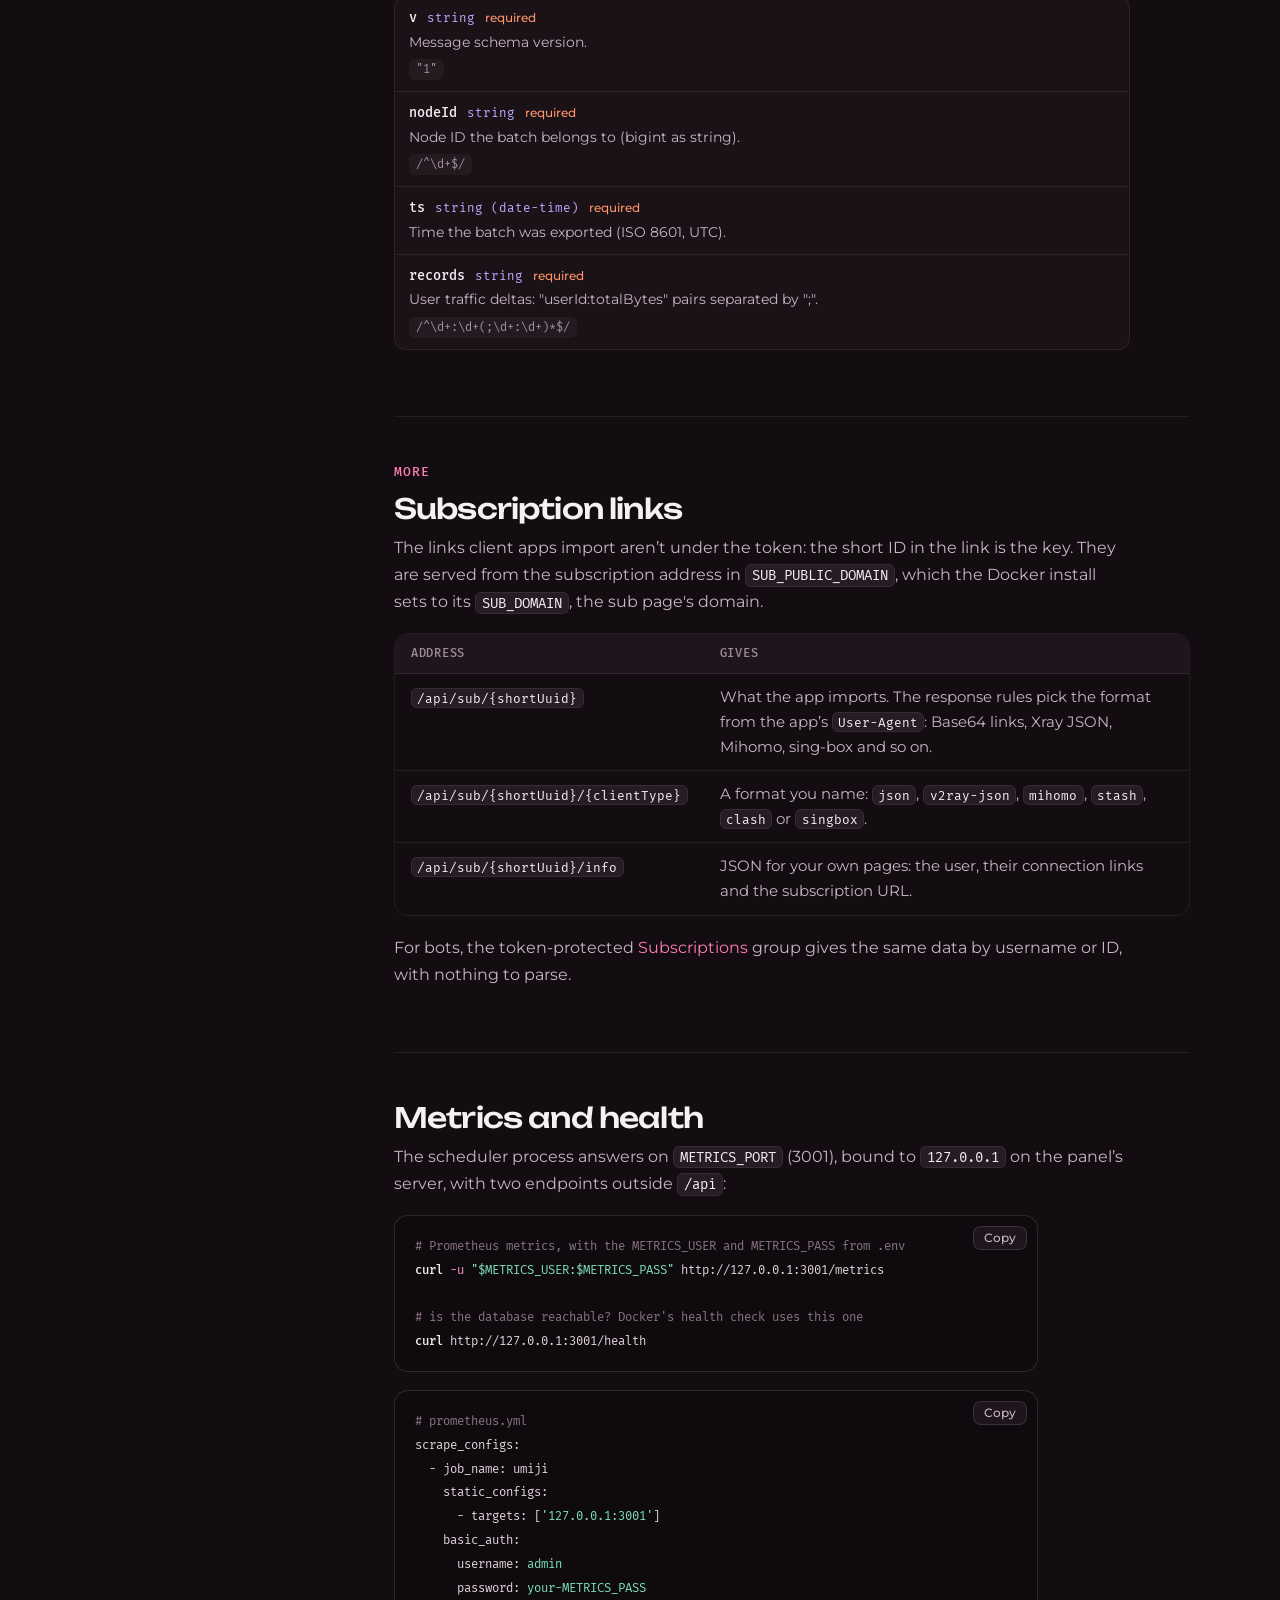
==== commit 7f1b2b99: "Migrate from Marzban, PasarGuard, Marzneshin, 3x-ui, Remnawave and Hiddify migrate.mjs moves users, " ====
--- a/docs/api/index.html
+++ b/docs/api/index.html
@@ -40,6 +40,7 @@
                 </a>
                 <nav class="nav" aria-label="Main">
                     <a href="../guide/">Setup guide</a>
+                    <a href="../migrate/">Migrate</a>
                     <a href="../concepts/">Concepts</a>
                     <a href="../troubleshooting/">Common issues</a>
                     <a href="./" aria-current="page">API</a>
@@ -720,6 +721,7 @@
                 <nav aria-label="Footer">
                     <a href="../guide/">Setup guide</a>
                     <a href="../concepts/">Concepts</a>
+                    <a href="../migrate/">Migrate</a>
                     <a href="./">API</a>
                     <a href="../troubleshooting/">Common issues</a>
                     <a href="https://github.com/therewasluna/umiji">GitHub</a>
--- a/docs/assets/site.css
+++ b/docs/assets/site.css
@@ -383,22 +383,62 @@
 
 /* ---------- hero ---------- */
 
+/* centred, so the install command gets a whole line and nothing needs mirroring */
 .hero {
     position: relative;
     isolation: isolate;
     overflow: hidden;
-    padding: clamp(56px, 9vw, 104px) 0 0;
+    padding: clamp(48px, 6.5vw, 84px) 0 0;
+    text-align: center;
     background:
-        radial-gradient(60% 55% at 78% 8%, var(--glow), transparent 70%),
-        radial-gradient(40% 40% at 6% 30%, rgba(124, 77, 235, 0.12), transparent 70%);
-}
-
-.hero-grid {
-    display: grid;
-    grid-template-columns: minmax(0, 1fr) minmax(0, 1.2fr);
-    gap: clamp(32px, 5vw, 64px);
-    padding-bottom: 56px;
+        radial-gradient(55% 42% at 50% 0%, var(--glow), transparent 70%),
+        radial-gradient(30% 40% at 0% 40%, rgba(124, 77, 235, 0.14), transparent 70%),
+        radial-gradient(30% 40% at 100% 40%, rgba(124, 77, 235, 0.14), transparent 70%);
+}
+
+/* a faint sea chart behind the words */
+.hero::before {
+    content: '';
+    position: absolute;
+    inset: 0;
+    z-index: -1;
+    background: radial-gradient(rgba(255, 255, 255, 0.08) 1px, transparent 1.5px) 0 0 / 28px 28px;
+    -webkit-mask-image: radial-gradient(55% 45% at 50% 22%, #000, transparent);
+    mask-image: radial-gradient(55% 45% at 50% 22%, #000, transparent);
+}
+
+.hero-copy {
+    display: flex;
+    flex-direction: column;
     align-items: center;
+}
+
+.hero-copy > *,
+.stage {
+    animation: rise 0.9s cubic-bezier(0.2, 0.7, 0.2, 1) both;
+}
+
+.hero-copy > :nth-child(2) {
+    animation-delay: 0.07s;
+}
+
+.hero-copy > :nth-child(3) {
+    animation-delay: 0.14s;
+}
+
+.hero-copy > :nth-child(4) {
+    animation-delay: 0.21s;
+}
+
+.hero-copy > :nth-child(5) {
+    animation-delay: 0.28s;
+}
+
+@keyframes rise {
+    from {
+        opacity: 0;
+        transform: translateY(16px);
+    }
 }
 
 .eyebrow {
@@ -426,76 +466,130 @@
 }
 
 .hero h1 {
+    max-width: 14em;
     font-family: var(--display);
     font-weight: 500;
-    font-size: clamp(32px, 4.1vw, 52px);
-    line-height: 1.1;
-    letter-spacing: -0.04em;
+    font-size: clamp(34px, 4.6vw, 60px);
+    line-height: 1.08;
+    letter-spacing: -0.045em;
+    text-wrap: balance;
 }
 
 .hero h1 em {
     font-style: normal;
+    background: linear-gradient(100deg, var(--rose) 30%, var(--plum));
+    -webkit-background-clip: text;
+    background-clip: text;
+    color: transparent;
+}
+
+.hero .lede {
+    max-width: 30em;
+    margin: 20px 0 36px;
+    color: var(--text-2);
+    font-size: clamp(17px, 1.6vw, 19px);
+    text-wrap: balance;
+}
+
+/* the install command is the way in, so it gets a terminal of its own */
+.hero .term {
+    width: min(100%, 940px);
+    max-width: none;
+    margin: 0;
+    border-radius: 16px;
+    border-color: var(--rose-line);
+    box-shadow:
+        0 0 0 6px var(--rose-soft),
+        0 30px 90px -20px var(--glow);
+}
+
+.hero .term-bar span {
+    color: var(--text-2);
+}
+
+.hero .term pre.cmd {
+    padding: 20px 116px 20px 46px;
+    overflow: visible;
+    background: none;
+    font-size: 14.5px;
+}
+
+/* the root prompt stays out of the copied text */
+.hero .term code::before {
+    content: '#';
+    position: absolute;
+    left: 24px;
     color: var(--rose);
 }
 
-.hero .lede {
-    margin: 24px 0 34px;
-    max-width: 34em;
-    color: var(--text-2);
-    font-size: clamp(17px, 1.6vw, 19px);
-}
-
-.cta {
+.hero .term .copy-btn {
+    right: 14px;
+    padding: 10px 18px;
+    border: 0;
+    border-radius: 10px;
+    background: var(--rose-btn);
+    color: #fff;
+    font-size: 13.5px;
+    font-weight: 600;
+}
+
+.hero .term .copy-btn:hover {
+    background: #b42f69;
+    color: #fff;
+}
+
+/* the setup guide, and the way in from another panel */
+.hero-links {
     display: flex;
     flex-wrap: wrap;
-    gap: 12px;
-}
-
-/* the one-line install under the hero's buttons */
-.hero-install {
-    margin-top: 28px;
-    max-width: 34em;
-}
-
-.hero-install p {
-    margin: 0 0 8px;
-    color: var(--text-3);
-    font-size: 14px;
-}
-
-.hero-install pre.cmd {
-    margin: 0;
-    font-size: 13px;
-}
-
-.hero-meta {
-    display: flex;
-    flex-wrap: wrap;
-    gap: 8px 22px;
-    margin: 34px 0 0;
-    padding: 0;
-    list-style: none;
-    color: var(--text-3);
-    font-size: 14px;
-}
-
-.hero-meta li {
+    justify-content: center;
+    gap: 10px 32px;
+    margin-top: 24px;
+    text-align: center;
+}
+
+.hero-link {
     display: inline-flex;
     align-items: center;
     gap: 8px;
-}
-
-.hero-meta li::before {
-    content: '';
-    width: 6px;
-    height: 6px;
-    border-radius: 50%;
-    background: var(--rose);
-}
-
+    color: var(--text-2);
+    font-weight: 500;
+}
+
+.hero-link:hover {
+    color: var(--rose);
+    text-decoration: none;
+}
+
+.hero-link svg {
+    width: 17px;
+    height: 17px;
+    color: var(--rose);
+    transition: transform 0.2s;
+}
+
+.hero-link:hover svg {
+    transform: translateX(3px);
+}
+
+/* the panel rises out of the tide, the phone in front of it */
 .stage {
     position: relative;
-    padding-bottom: 40px;
+    max-width: 1060px;
+    margin: clamp(40px, 5vw, 64px) auto 0;
+    padding-inline: 5%;
+    perspective: 2200px;
+    text-align: start;
+    animation-delay: 0.35s;
+}
+
+.stage::before {
+    content: '';
+    position: absolute;
+    inset: 8% 10% 0;
+    z-index: -1;
+    background: radial-gradient(closest-side, var(--glow), transparent);
+    filter: blur(40px);
 }
 
 .window {
@@ -540,16 +634,18 @@
 }
 
 .stage .window {
-    transform: perspective(1600px) rotateY(-7deg) rotateX(2deg);
-    transform-origin: 0 50%;
+    transform: rotateX(9deg);
+    transform-origin: 50% 100%;
+    -webkit-mask-image: linear-gradient(#000 55%, transparent 96%);
+    mask-image: linear-gradient(#000 55%, transparent 96%);
 }
 
 .phone {
     position: absolute;
-    inset-inline-start: -6%;
-    bottom: -4px;
-    width: 30%;
-    min-width: 132px;
+    inset-inline-start: 0;
+    bottom: 6%;
+    width: 24%;
+    min-width: 116px;
     padding: 7px;
     border-radius: 34px;
     background: #0d080b;
@@ -606,26 +702,38 @@
     }
 }
 
-@media (max-width: 900px) {
-    .hero-grid {
-        grid-template-columns: minmax(0, 1fr);
-    }
+@media (max-width: 720px) {
     .stage {
-        margin-top: 8px;
-        margin-inline-start: 7%;
+        padding-inline: 14% 0;
     }
     .stage .window {
         transform: none;
     }
-}
-
+    .phone {
+        width: 34%;
+        border-radius: 24px;
+        padding: 5px;
+    }
+    .phone img {
+        border-radius: 19px;
+    }
+}
+
+/* on a phone the copy button moves up into the title bar, so the command gets the whole width */
 @media (max-width: 520px) {
-    .stage {
-        margin-inline-start: 14%;
-    }
-    .phone {
-        inset-inline-start: -16%;
-        width: 38%;
+    .hero .term pre.cmd {
+        padding: 14px 16px 16px 34px;
+        font-size: 13.5px;
+    }
+    .hero .term code::before {
+        left: 16px;
+    }
+    .hero .term pre.cmd .copy-btn {
+        top: -30px;
+        right: 8px;
+        transform: none;
+        padding: 6px 12px;
+        font-size: 12.5px;
     }
 }
 
@@ -665,12 +773,11 @@
     font-size: 18px;
 }
 
-/* the route: how the pieces connect */
+/* the route: a card per stop, joined by a flowing wave. The colour drifts from rose (your server) to violet (the phone). */
 .route {
-    position: relative;
     display: grid;
     grid-template-columns: repeat(4, minmax(0, 1fr));
-    gap: 40px 28px;
+    gap: 40px;
     margin: 56px 0 0;
     padding: 0;
     list-style: none;
@@ -678,62 +785,90 @@
 }
 
 .route li {
+    --c: color-mix(in oklab, var(--plum) var(--mix, 0%), var(--rose));
     position: relative;
     counter-increment: stop;
 }
 
+.route li:nth-child(2) { --mix: 14%; }
+.route li:nth-child(3) { --mix: 28%; }
+.route li:nth-child(4) { --mix: 42%; }
+.route li:nth-child(5) { --mix: 57%; }
+.route li:nth-child(6) { --mix: 71%; }
+.route li:nth-child(7) { --mix: 85%; }
+.route li:nth-child(8) { --mix: 100%; }
+
 .route a {
+    position: relative;
     display: block;
     height: 100%;
+    padding: 26px 24px 24px;
+    overflow: hidden;
+    border-radius: 20px;
+    border: 1px solid var(--line-2);
+    background:
+        radial-gradient(110% 70% at 0% 0%, color-mix(in srgb, var(--c) 13%, transparent), transparent 65%),
+        var(--surface);
     color: inherit;
+    transition:
+        transform 0.25s,
+        border-color 0.25s,
+        box-shadow 0.25s;
+}
+
+[dir='rtl'] .route a {
+    background:
+        radial-gradient(110% 70% at 100% 0%, color-mix(in srgb, var(--c) 13%, transparent), transparent 65%),
+        var(--surface);
 }
 
 .route a:hover {
     text-decoration: none;
-}
-
-.route a:hover h3 {
-    color: var(--rose);
+    transform: translateY(-4px);
+    border-color: color-mix(in srgb, var(--c) 50%, transparent);
+    box-shadow: 0 26px 50px -26px color-mix(in srgb, var(--c) 70%, transparent);
+}
+
+/* the stop's number, large and hollow, in the far corner */
+.route a::before {
+    content: counter(stop, decimal-leading-zero);
+    position: absolute;
+    top: 18px;
+    inset-inline-end: 20px;
+    color: transparent;
+    -webkit-text-stroke: 1px color-mix(in srgb, var(--c) 55%, transparent);
+    font: 600 44px/1 var(--display);
+    letter-spacing: -0.04em;
 }
 
 .route .stop {
-    position: relative;
-    display: flex;
-    align-items: center;
-    gap: 12px;
-    margin-bottom: 14px;
-}
-
-.route .stop::before {
-    content: counter(stop, decimal-leading-zero);
     display: grid;
     place-items: center;
-    width: 40px;
-    height: 40px;
-    flex: none;
-    border-radius: 12px;
-    border: 1px solid var(--rose-line);
-    background: var(--rose-soft);
-    color: var(--rose);
-    font: 600 13px/1 var(--mono);
-}
-
-.route .stop::after {
-    content: '';
-    flex: 1;
-    height: 12px;
-    background: url("data:image/svg+xml,%3Csvg xmlns='http://www.w3.org/2000/svg' width='24' height='12' viewBox='0 0 24 12'%3E%3Cpath d='M0 6q3-4 6 0t6 0 6 0 6 0' fill='none' stroke='%23ff7db5' stroke-opacity='.45' stroke-width='1.6' stroke-linecap='round'/%3E%3C/svg%3E")
-        repeat-x left center / 24px 12px;
-}
-
-.route li:nth-child(4n) .stop::after,
-.route li:last-child .stop::after {
-    display: none;
+    width: 48px;
+    height: 48px;
+    margin-bottom: 22px;
+    border-radius: 14px;
+    border: 1px solid color-mix(in srgb, var(--c) 40%, transparent);
+    background: color-mix(in srgb, var(--c) 14%, transparent);
+    box-shadow: 0 0 28px -8px color-mix(in srgb, var(--c) 70%, transparent);
+    color: var(--c);
+    transition:
+        background 0.25s,
+        color 0.25s;
+}
+
+.route .stop svg {
+    width: 22px;
+    height: 22px;
+}
+
+.route a:hover .stop {
+    background: var(--c);
+    color: #fff;
 }
 
 .route h3 {
     font-size: 17px;
-    transition: color 0.15s;
 }
 
 .route p {
@@ -743,30 +878,81 @@
     line-height: 1.6;
 }
 
+/* the wave that flows on to the next stop, across the gap at the height of the icons */
+.route li::after {
+    content: '';
+    position: absolute;
+    top: 44px;
+    inset-inline-start: 100%;
+    width: 40px;
+    height: 12px;
+    background: var(--c);
+    -webkit-mask: url("data:image/svg+xml,%3Csvg xmlns='http://www.w3.org/2000/svg' width='20' height='12' viewBox='0 0 20 12'%3E%3Cpath d='M0 6q2.5-4 5 0t5 0 5 0 5 0' fill='none' stroke='%23000' stroke-width='1.8' stroke-linecap='round'/%3E%3C/svg%3E") 0 50% / 20px 12px repeat-x;
+    mask: url("data:image/svg+xml,%3Csvg xmlns='http://www.w3.org/2000/svg' width='20' height='12' viewBox='0 0 20 12'%3E%3Cpath d='M0 6q2.5-4 5 0t5 0 5 0 5 0' fill='none' stroke='%23000' stroke-width='1.8' stroke-linecap='round'/%3E%3C/svg%3E") 0 50% / 20px 12px repeat-x;
+    animation: flow 1.4s linear infinite;
+}
+
+[dir='rtl'] .route li::after {
+    animation-direction: reverse;
+}
+
+.route li:nth-child(4n)::after,
+.route li:last-child::after {
+    display: none;
+}
+
+@keyframes flow {
+    to {
+        -webkit-mask-position: 20px 50%;
+        mask-position: 20px 50%;
+    }
+}
+
+/* where the browser can, each card rises in as it scrolls into view */
+@supports (animation-timeline: view()) {
+    .route li {
+        animation: rise linear both;
+        animation-timeline: view();
+        animation-range: entry 0% entry 55%;
+    }
+}
+
 @media (max-width: 900px) {
     .route {
         grid-template-columns: repeat(2, minmax(0, 1fr));
-    }
-    .route li:nth-child(2n) .stop::after {
+        gap: 32px;
+    }
+    .route li::after {
+        width: 32px;
+    }
+    .route li:nth-child(2n)::after {
         display: none;
     }
 }
 
+/* one column: the wave turns and runs down from card to card */
 @media (max-width: 520px) {
     .route {
         grid-template-columns: 1fr;
-        gap: 22px;
-    }
-    .route .stop::after {
-        display: none;
+        gap: 28px;
+    }
+    .route li:not(:last-child)::after {
+        display: block;
+        top: calc(100% + 8px);
+        inset-inline-start: 34px;
+        width: 28px;
+        transform: rotate(90deg);
+    }
+    [dir='rtl'] .route li::after {
+        animation-direction: normal;
     }
 }
 
 /* features: calm rows, not a wall of cards */
 .features {
     display: grid;
-    grid-template-columns: repeat(2, minmax(0, 1fr));
-    gap: 0 56px;
+    grid-template-columns: repeat(3, minmax(0, 1fr));
+    gap: 0 40px;
     margin: 48px 0 0;
 }
 
@@ -804,7 +990,13 @@
     font-size: 15.5px;
 }
 
-@media (max-width: 760px) {
+@media (max-width: 960px) {
+    .features {
+        grid-template-columns: repeat(2, minmax(0, 1fr));
+    }
+}
+
+@media (max-width: 620px) {
     .features {
         grid-template-columns: 1fr;
     }
@@ -1854,9 +2046,10 @@
     font-size: 14px;
 }
 
-:root[lang='fa'] .route .stop::before {
+/* the route's numbers in Persian digits, from the panel's font */
+:root[lang='fa'] .route a::before {
     font-family: var(--font);
-    font-size: 15px;
+    font-weight: 700;
 }
 
 :root[lang='fa'] .do li::before {
@@ -1869,20 +2062,10 @@
     font-size: 13px;
 }
 
-/* mirror what has a direction: the tilt of the hero window and the arrows */
-[dir='rtl'] .stage .window {
-    transform: perspective(1600px) rotateY(7deg) rotateX(2deg);
-    transform-origin: 100% 50%;
-}
-
-@media (max-width: 900px) {
-    [dir='rtl'] .stage .window {
-        transform: none;
-    }
-}
-
+/* mirror what has a direction: the arrows */
 [dir='rtl'] .btn svg,
-[dir='rtl'] .door .go svg {
+[dir='rtl'] .door .go svg,
+[dir='rtl'] .hero-link svg {
     transform: scaleX(-1);
 }
 
@@ -1890,10 +2073,12 @@
     transform: scaleX(-1) translateX(4px);
 }
 
-[dir='rtl'] .hero {
-    background:
-        radial-gradient(60% 55% at 22% 8%, var(--glow), transparent 70%),
-        radial-gradient(40% 40% at 94% 30%, rgba(124, 77, 235, 0.12), transparent 70%);
+[dir='rtl'] .hero-link:hover svg {
+    transform: scaleX(-1) translateX(3px);
+}
+
+[dir='rtl'] .hero h1 em {
+    background-image: linear-gradient(-100deg, var(--rose) 30%, var(--plum));
 }
 
 [dir='rtl'] .page-head {
@@ -3016,3 +3201,40 @@
         transform: none;
     }
 }
+
+/* Move from another panel: what comes over, and the per-panel notes */
+table.data.moves td.y {
+    color: var(--teal);
+}
+
+table.data.moves td.n {
+    color: var(--text-3);
+}
+
+dl.per-panel {
+    display: grid;
+    grid-template-columns: minmax(150px, max-content) 1fr;
+    gap: 14px 24px;
+    max-width: 46em;
+    margin: 18px 0 22px;
+}
+
+dl.per-panel dt {
+    color: var(--text);
+    font-weight: 600;
+}
+
+dl.per-panel dd {
+    margin: 0;
+    color: var(--text-2);
+}
+
+@media (max-width: 560px) {
+    dl.per-panel {
+        grid-template-columns: 1fr;
+        gap: 4px;
+    }
+    dl.per-panel dd {
+        margin-bottom: 12px;
+    }
+}
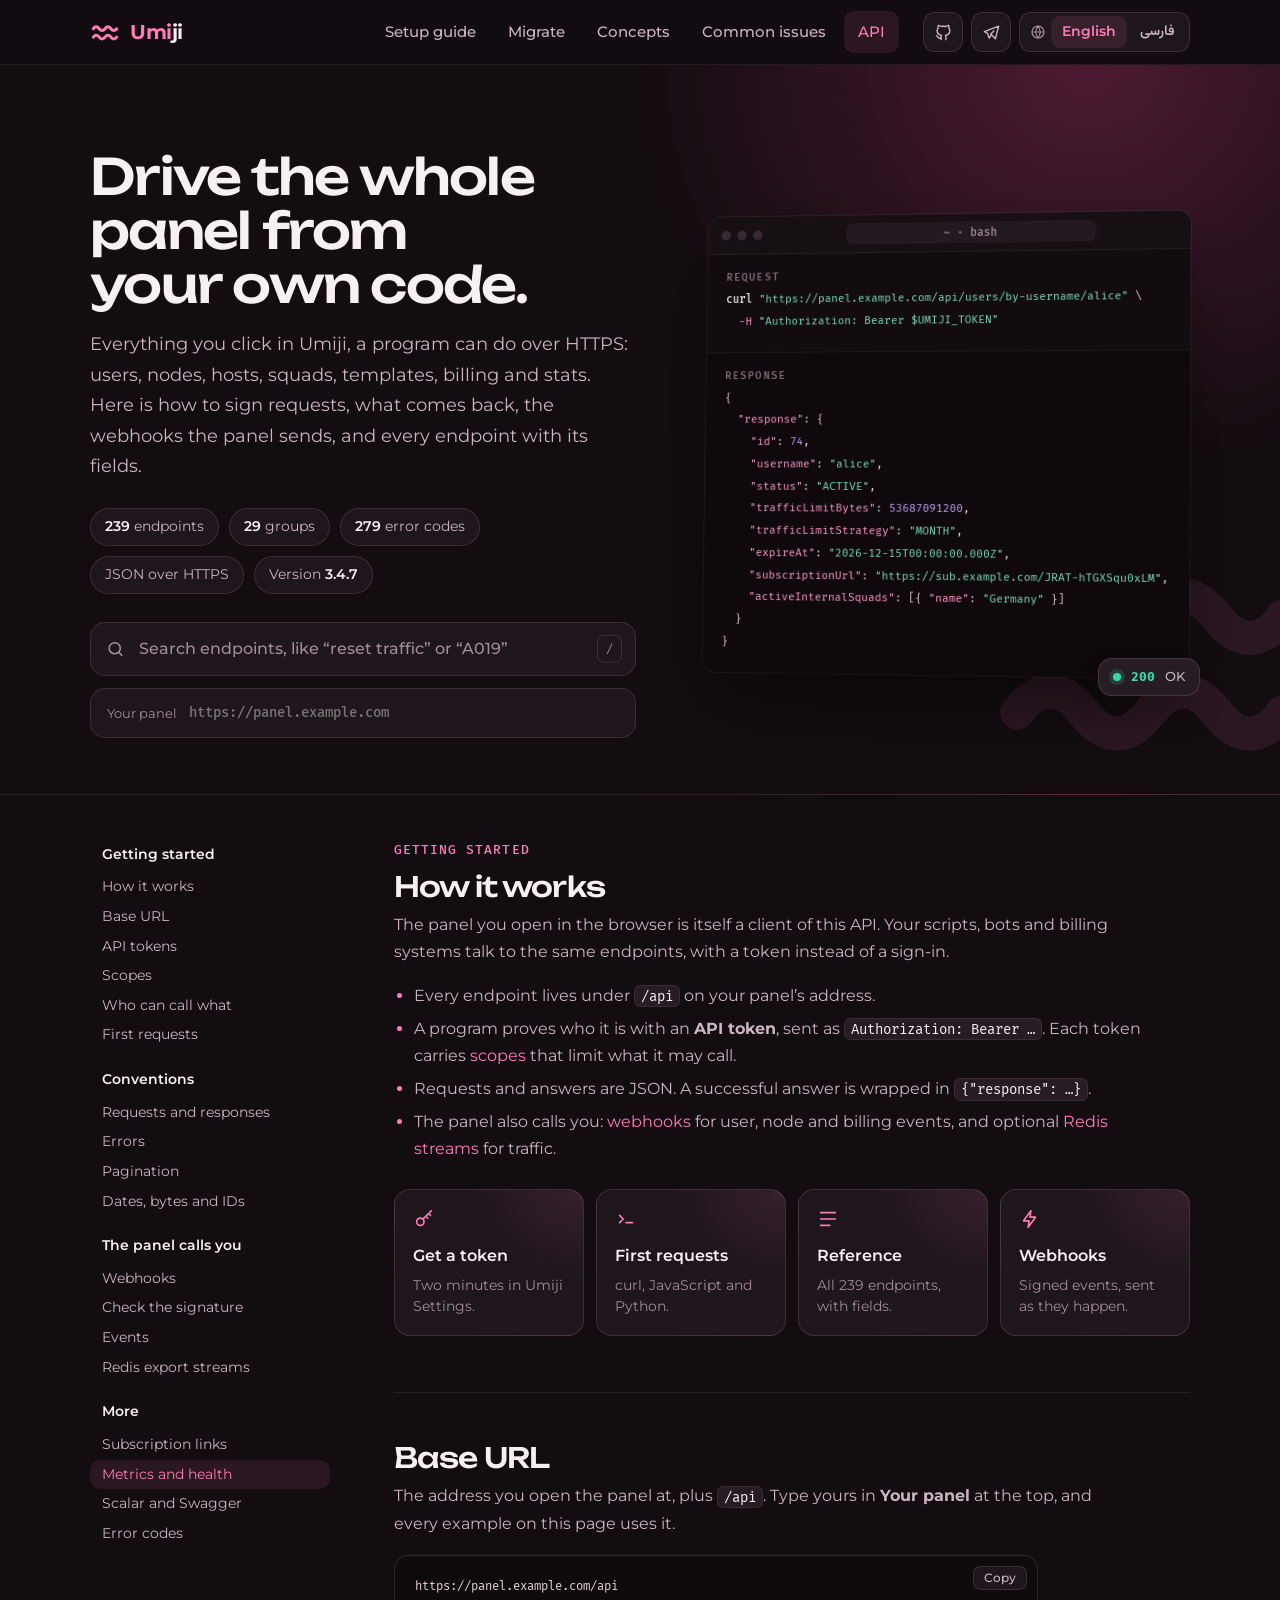
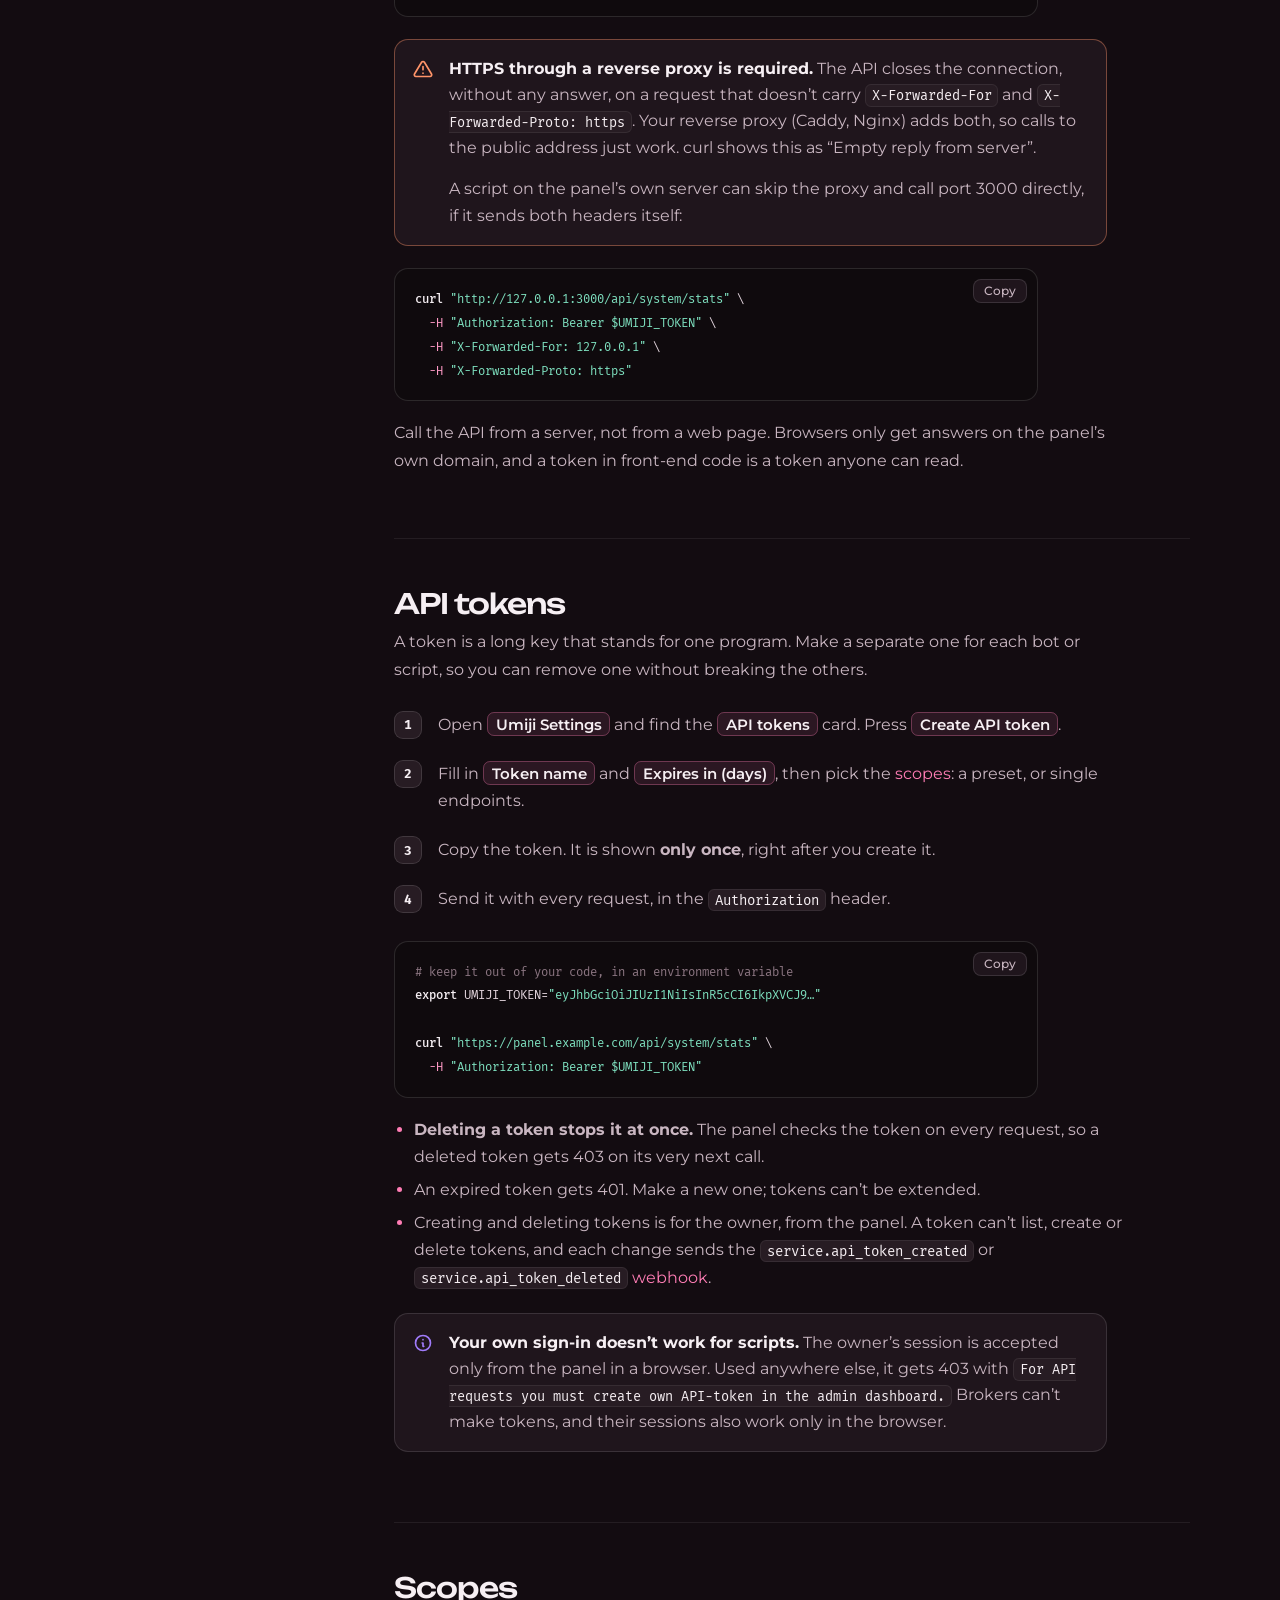
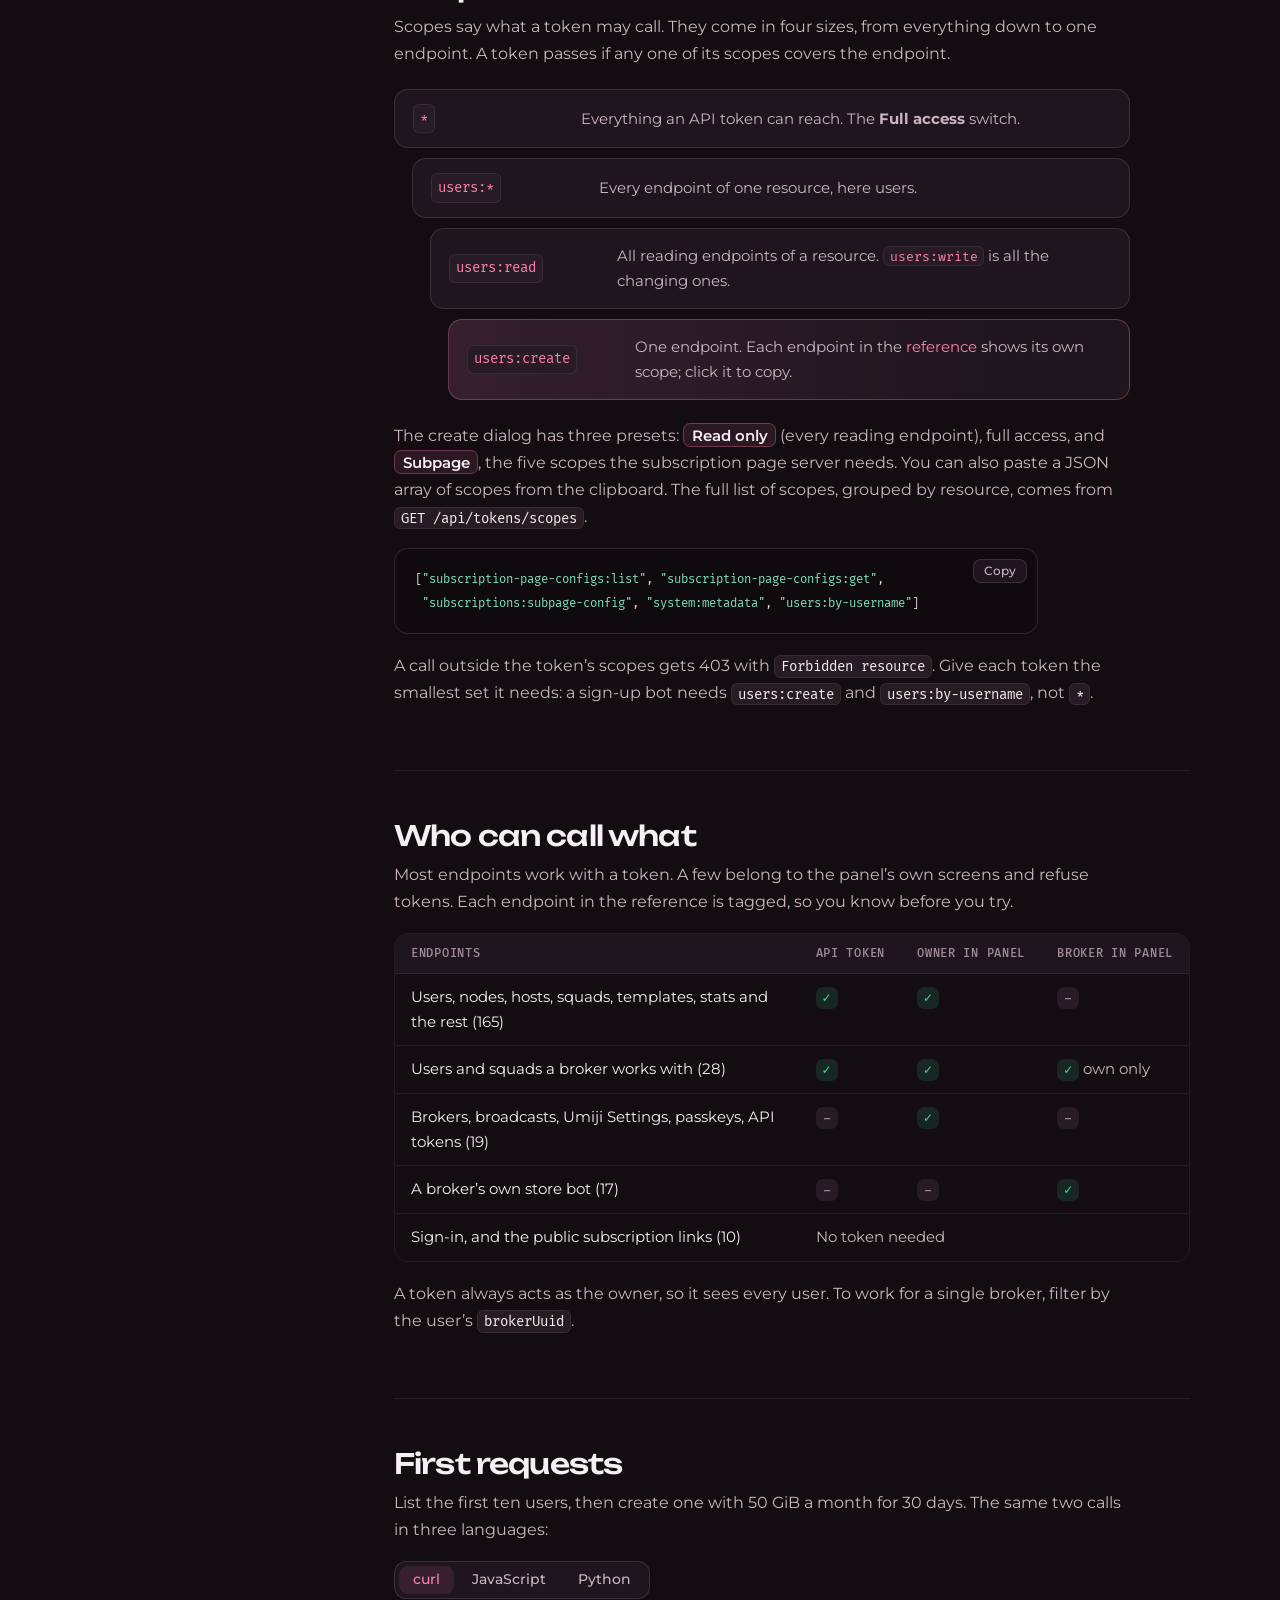
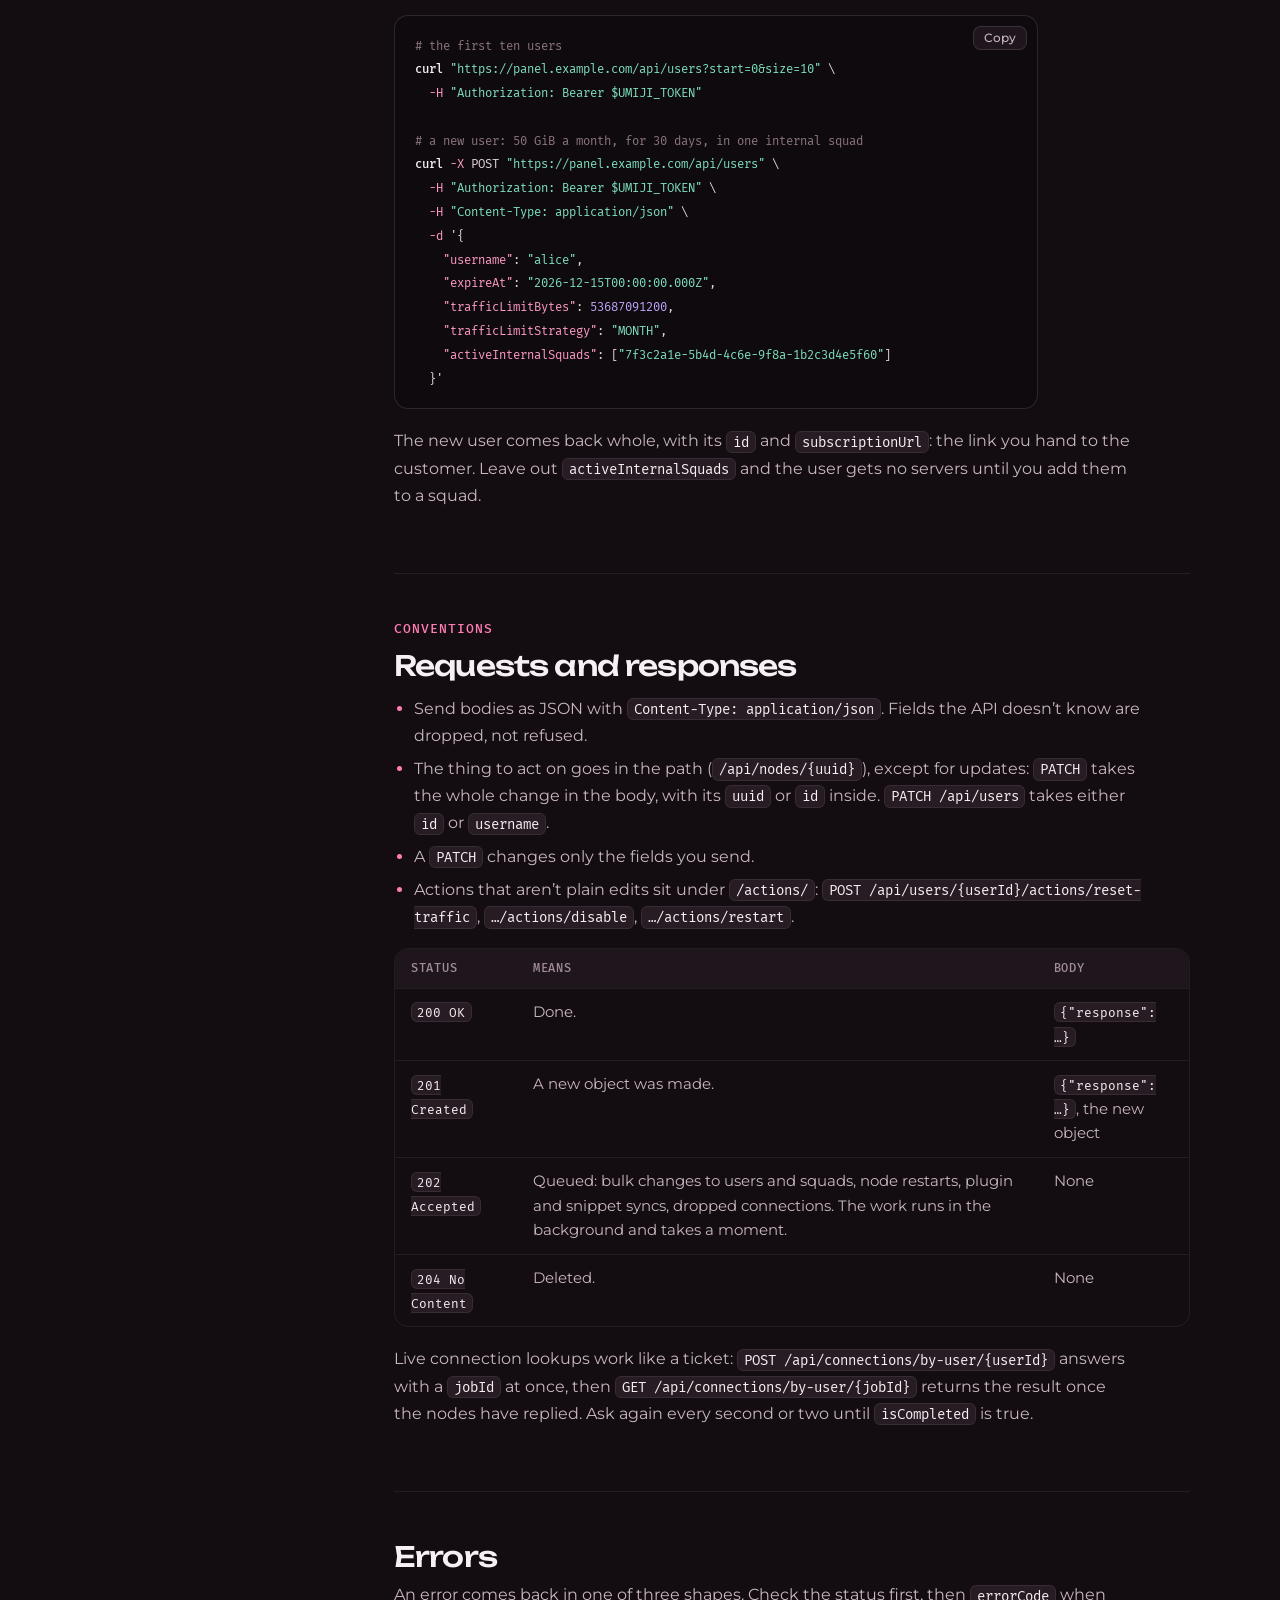
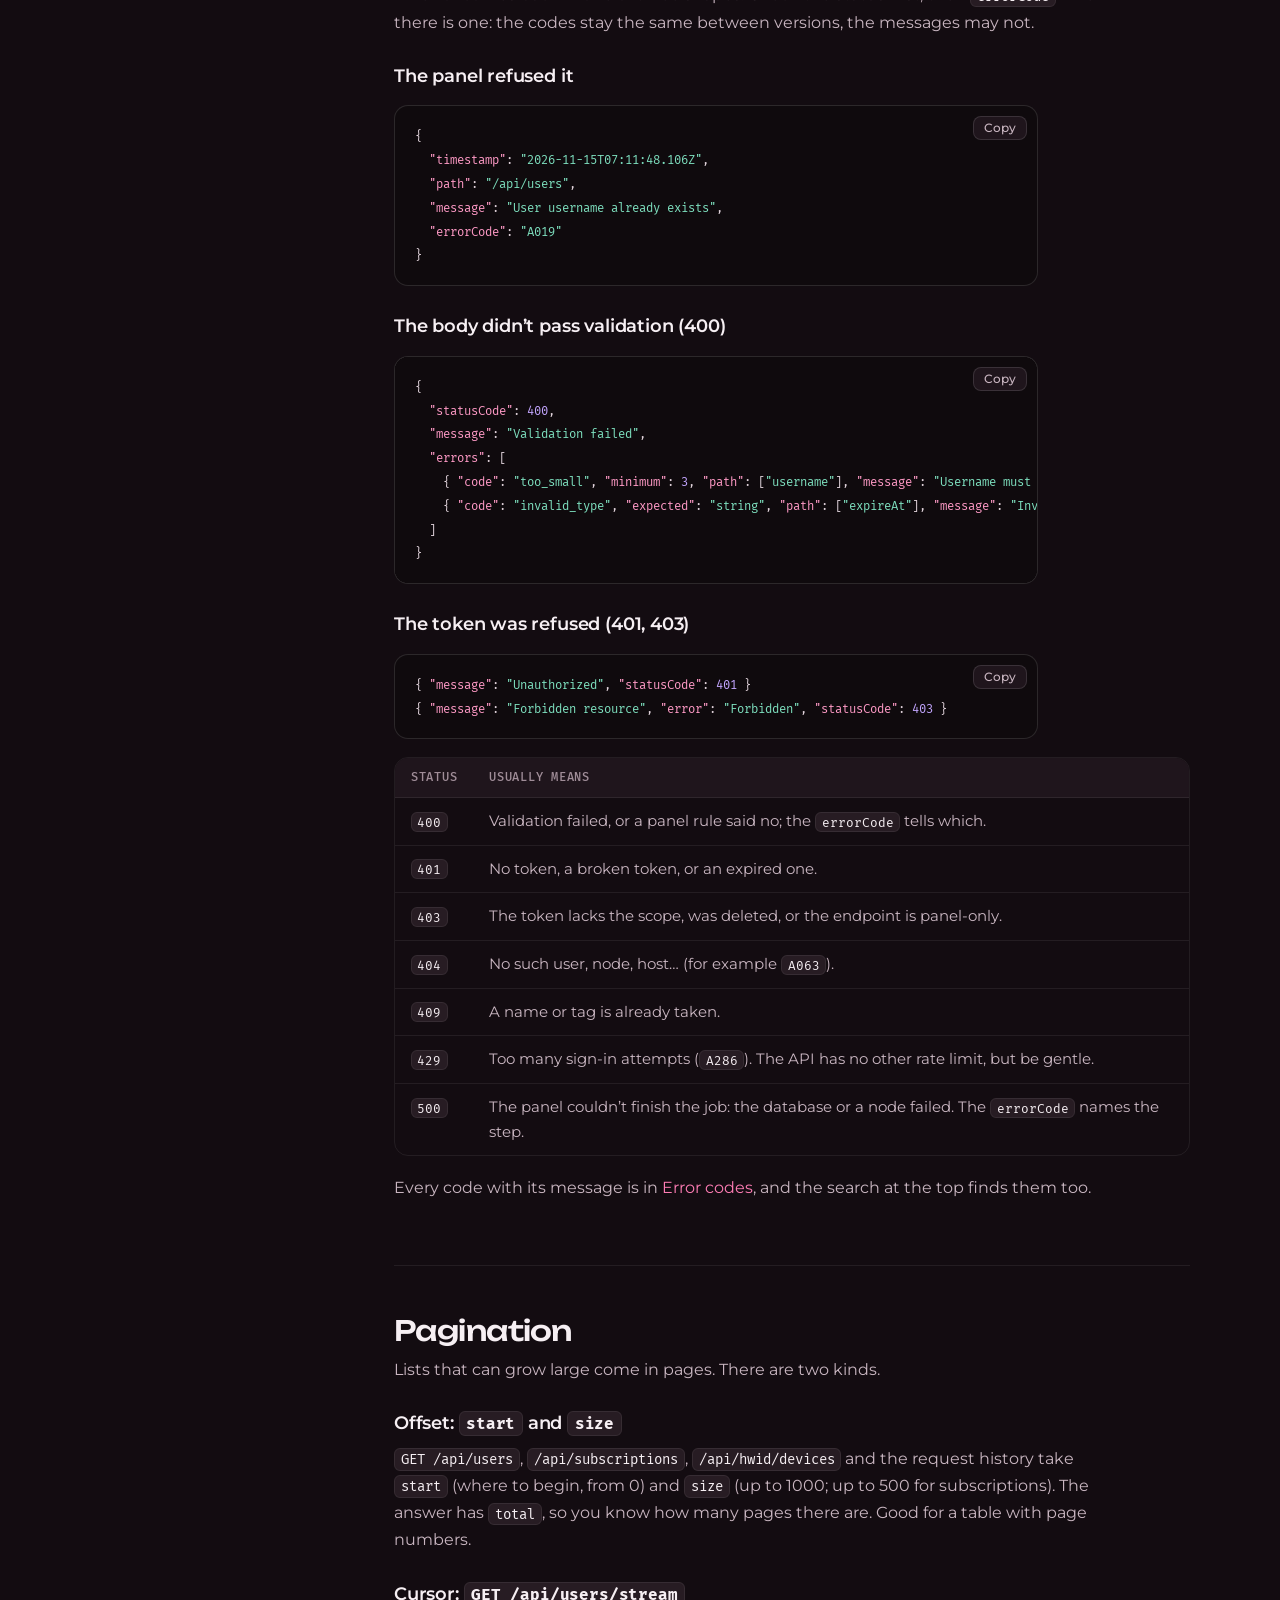
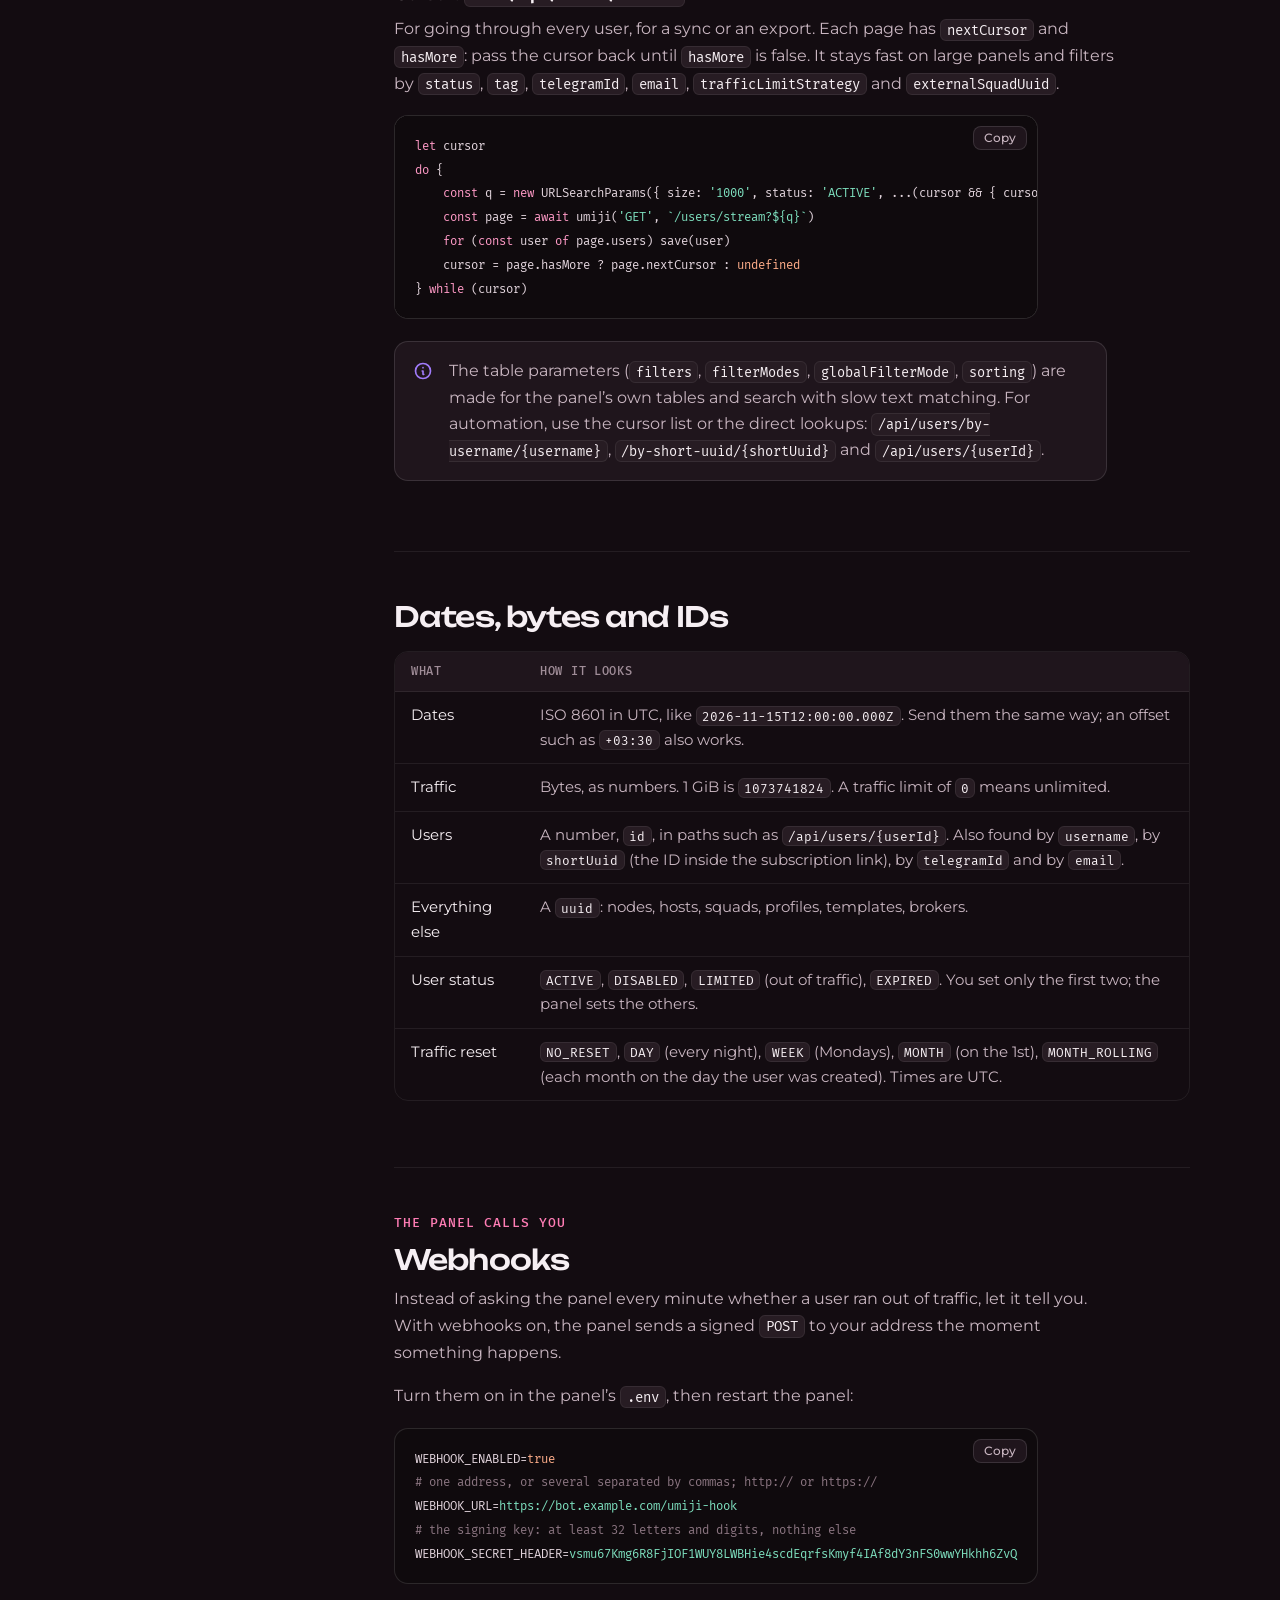
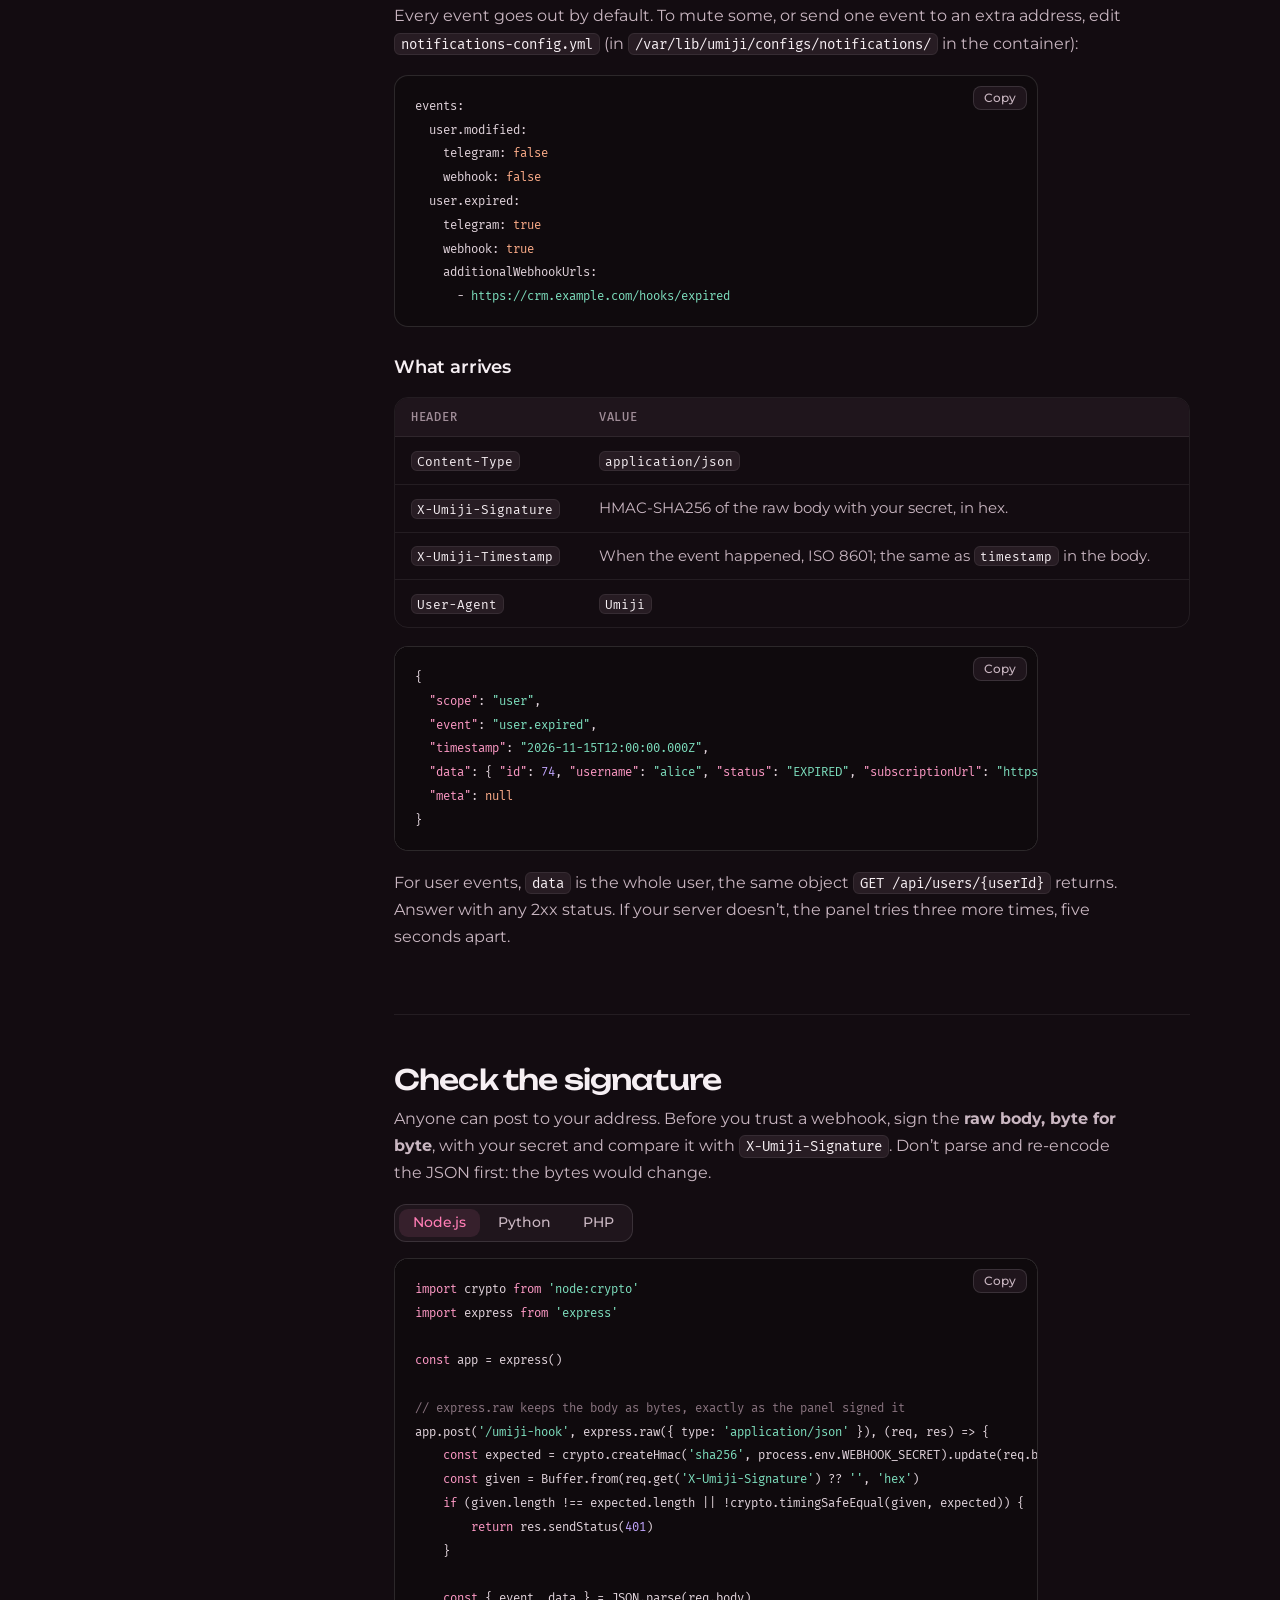
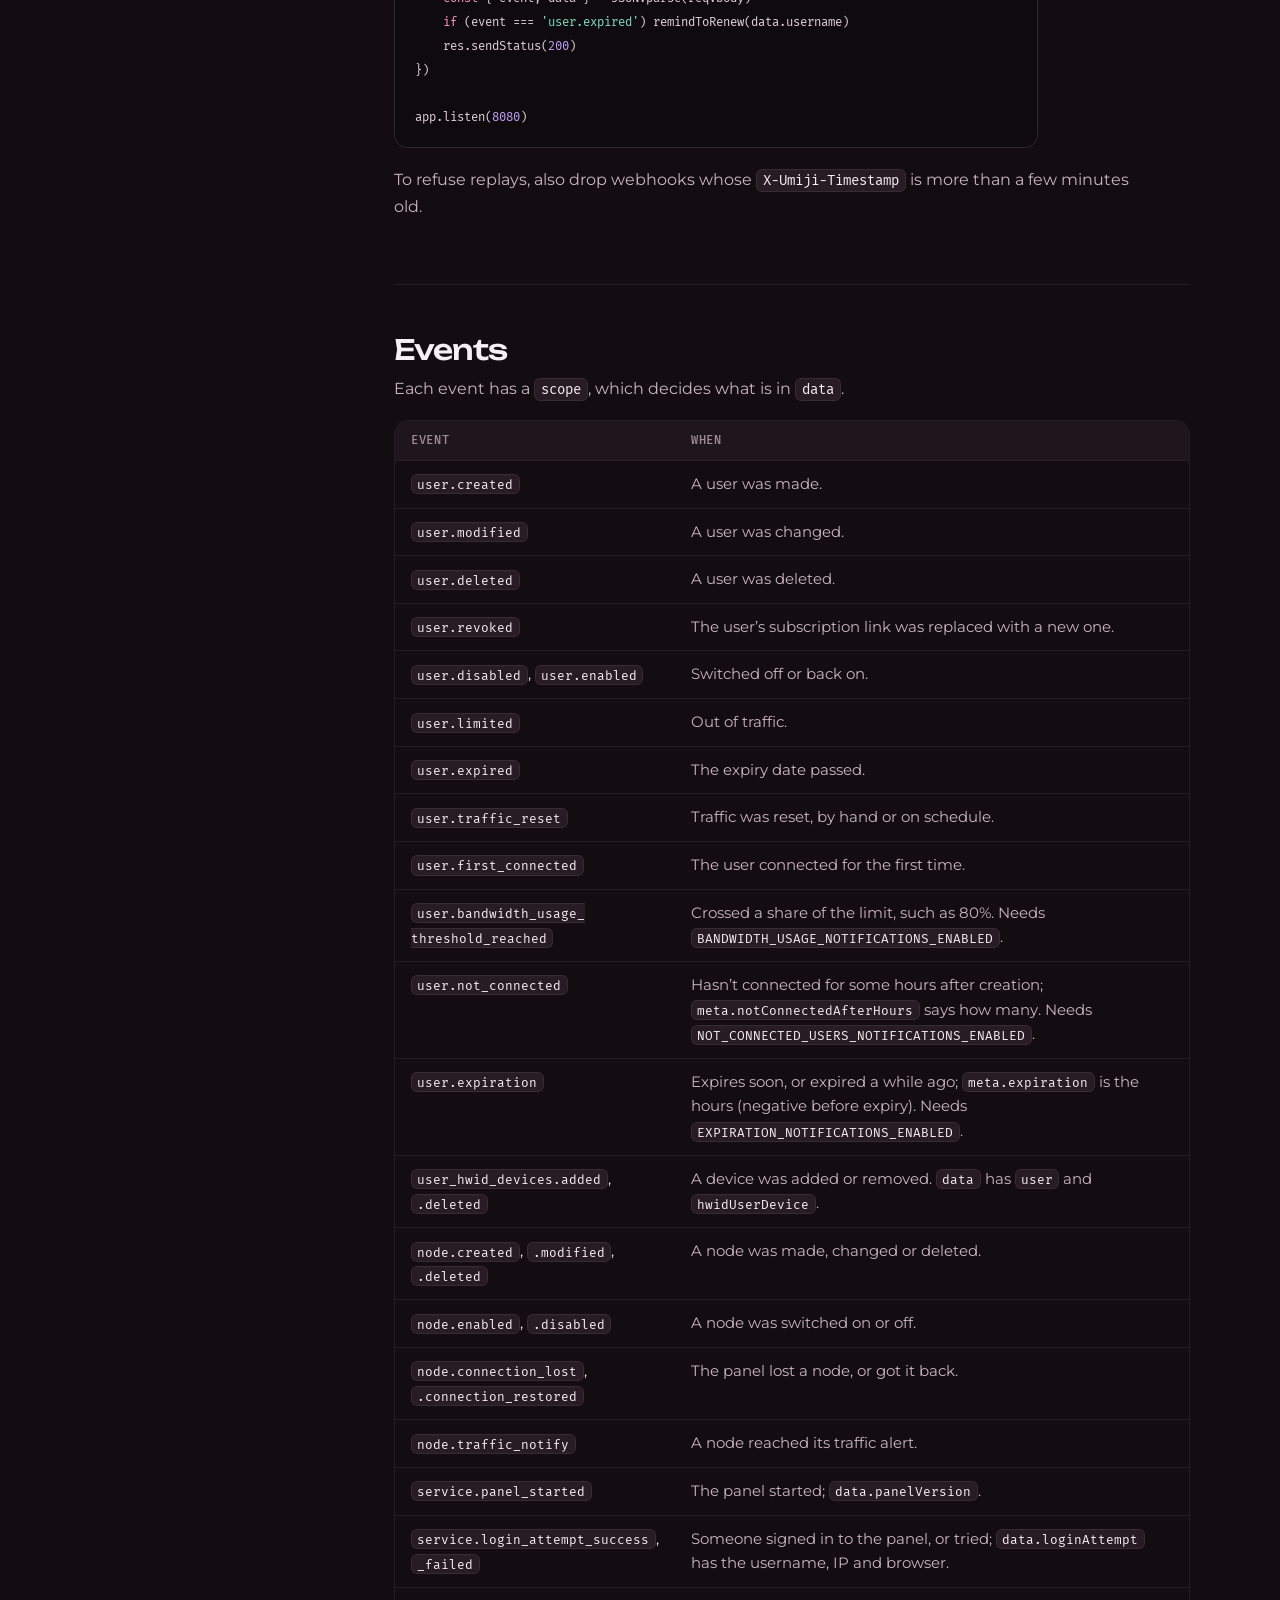
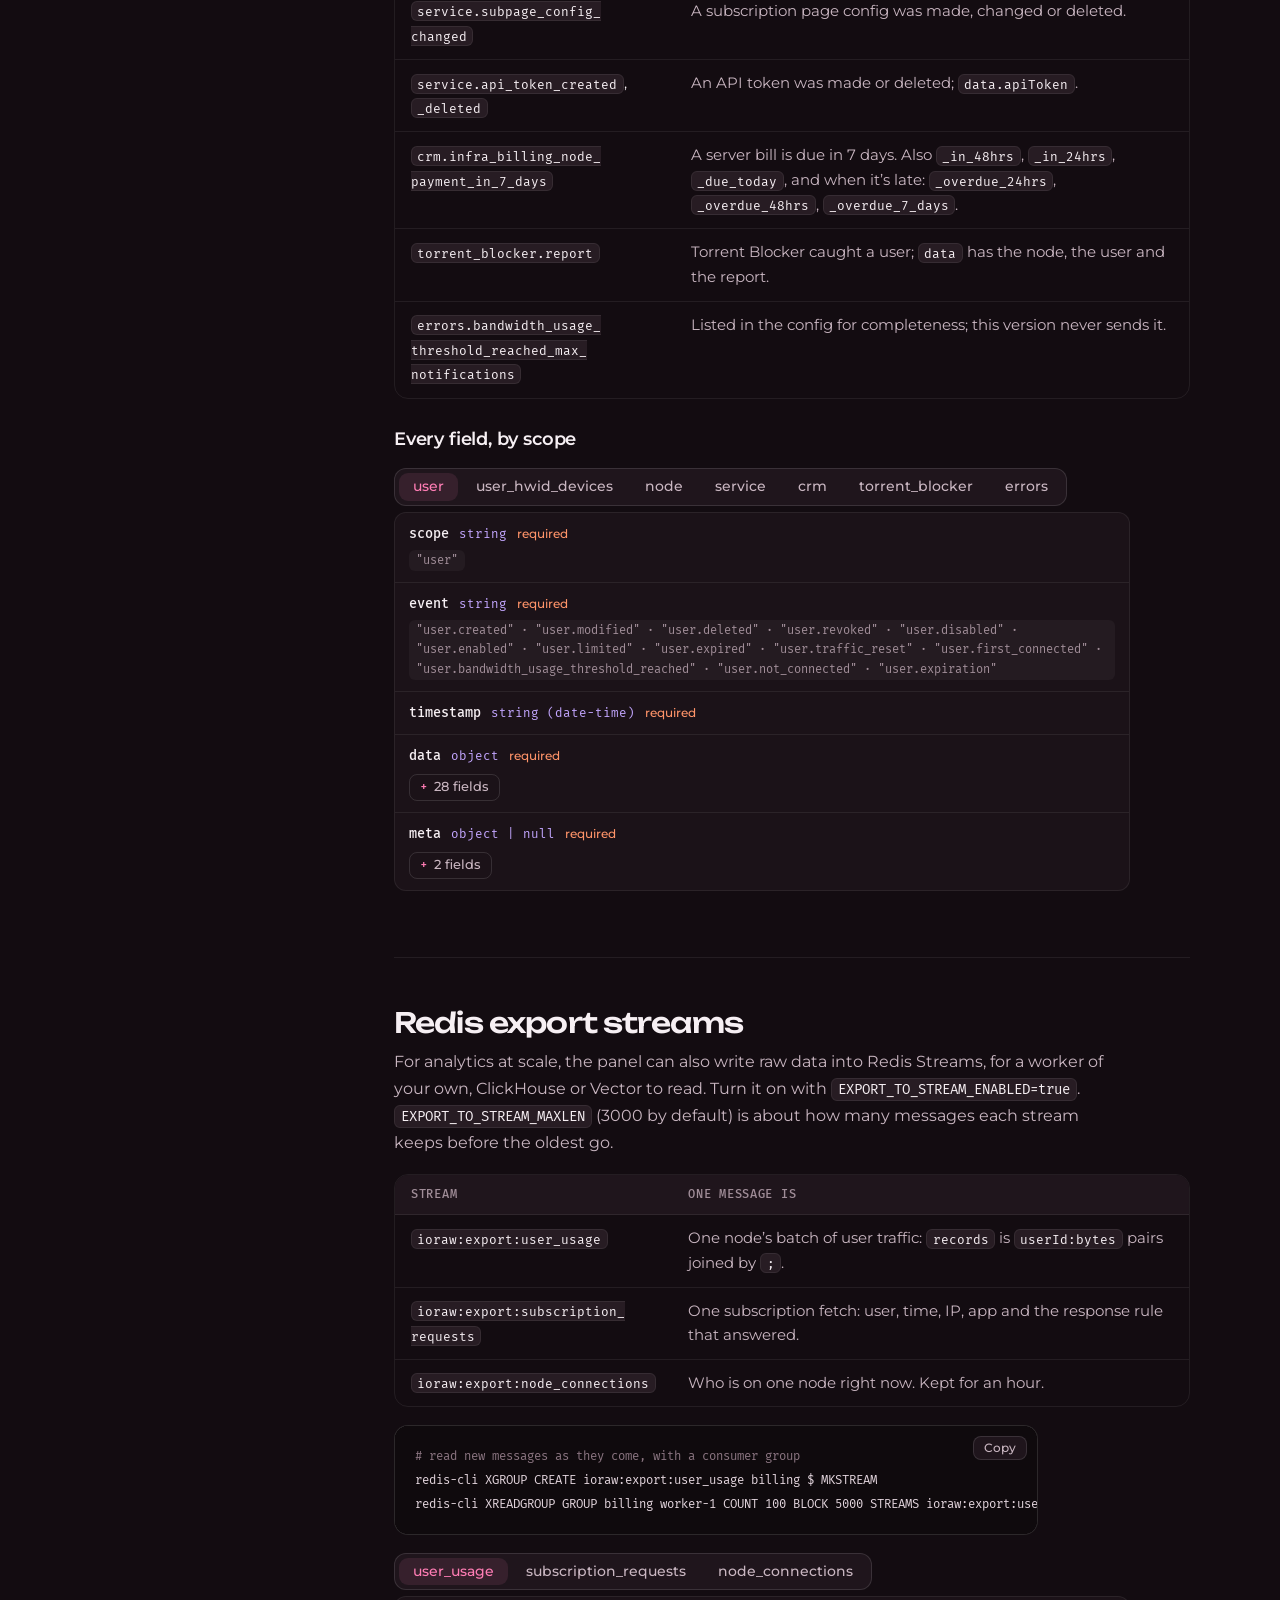
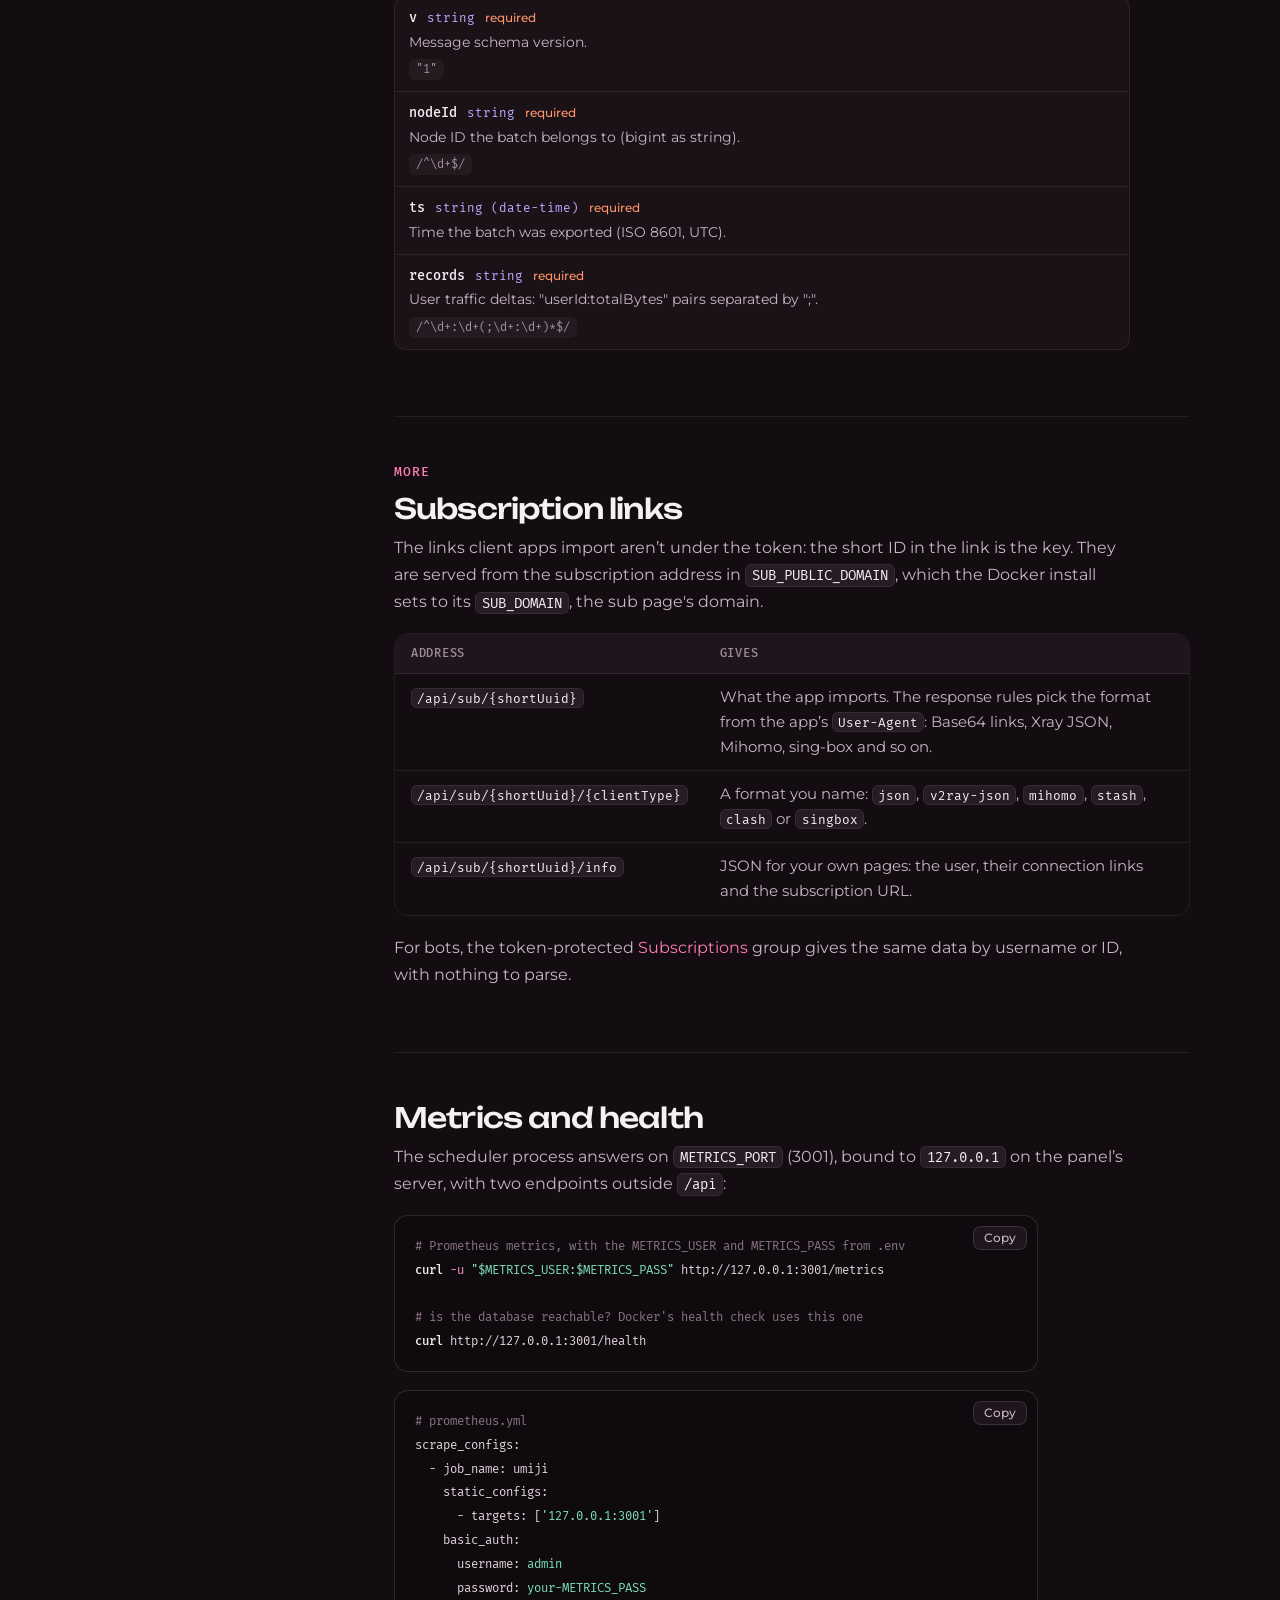
==== commit 136b6ba9: "Telegram channel @umijidev: wiki, README, avatar - Wiki: a header button on wide screens, a row at t" ====
--- a/docs/api/index.html
+++ b/docs/api/index.html
@@ -38,22 +38,27 @@
                     </svg>
                     <span class="word"><span class="umi">Umi</span><span class="ji">ji</span></span>
                 </a>
-                <nav class="nav" aria-label="Main">
+                <nav class="nav" id="site-nav" aria-label="Main">
                     <a href="../guide/">Setup guide</a>
                     <a href="../migrate/">Migrate</a>
                     <a href="../concepts/">Concepts</a>
                     <a href="../troubleshooting/">Common issues</a>
                     <a href="./" aria-current="page">API</a>
+                    <a class="tg-row" href="https://t.me/umijidev">Telegram channel</a>
                 </nav>
                 <div class="tools">
                     <a class="icon-btn gh" href="https://github.com/therewasluna/umiji" aria-label="Umiji on GitHub">
                         <svg viewBox="0 0 24 24" fill="none" stroke="currentColor" stroke-width="1.8" stroke-linecap="round" stroke-linejoin="round" aria-hidden="true"><path d="M9 19c-4.3 1.4-4.3-2.5-6-3m12 5v-3.5c0-1 .1-1.4-.5-2 2.8-.3 5.5-1.4 5.5-6a4.6 4.6 0 0 0-1.3-3.2 4.2 4.2 0 0 0-.1-3.2s-1.1-.3-3.5 1.3a12.3 12.3 0 0 0-6.2 0C6.5 2.8 5.4 3.1 5.4 3.1a4.2 4.2 0 0 0-.1 3.2A4.6 4.6 0 0 0 4 9.5c0 4.6 2.7 5.7 5.5 6-.6.6-.6 1.2-.5 2V21" /></svg>
+                    </a>
+                    <a class="icon-btn tg" href="https://t.me/umijidev" aria-label="Umiji on Telegram">
+                        <svg viewBox="0 0 24 24" fill="none" stroke="currentColor" stroke-width="1.8" stroke-linecap="round" stroke-linejoin="round" aria-hidden="true"><path d="M15 10l-4 4l6 6l4-16l-18 7l4 2l2 6l3-4" /></svg>
                     </a>
                     <div class="lang" role="group" aria-label="Language">
                         <svg viewBox="0 0 24 24" fill="none" stroke="currentColor" stroke-width="1.8" stroke-linecap="round" stroke-linejoin="round" aria-hidden="true"><circle cx="12" cy="12" r="9" /><path d="M3 12h18M12 3a14 14 0 0 1 0 18M12 3a14 14 0 0 0 0 18" /></svg>
                         <a href="./" lang="en" aria-current="page">English</a>
                         <a href="../fa/api/" lang="fa" hreflang="fa">فارسی</a>
                     </div>
+                    <button class="icon-btn menu-btn" type="button" aria-expanded="false" aria-controls="site-nav" aria-label="Menu"><i></i><i></i></button>
                 </div>
             </div>
         </header>
@@ -725,6 +730,7 @@
                     <a href="./">API</a>
                     <a href="../troubleshooting/">Common issues</a>
                     <a href="https://github.com/therewasluna/umiji">GitHub</a>
+                    <a href="https://t.me/umijidev">Telegram</a>
                     <a href="https://github.com/therewasluna/umiji-backend/blob/main/DEPLOY.md">DEPLOY.md</a>
                 </nav>
             </div>
--- a/docs/assets/site.css
+++ b/docs/assets/site.css
@@ -25,7 +25,8 @@
     --glow: rgba(210, 58, 124, 0.3);
     --tide-1: rgba(210, 58, 124, 0.55);
     --tide-2: rgba(180, 47, 105, 0.38);
-    --tide-3: rgba(124, 77, 235, 0.22);
+    /* the back wave is opaque (22% violet already mixed into --bg) so the phone can't show through the water */
+    --tide-3: #2a1a41;
     --font: Montserrat, system-ui, -apple-system, 'Segoe UI', sans-serif;
     --display: Unbounded, Montserrat, system-ui, sans-serif;
     --mono: 'Fira Mono', ui-monospace, 'SFMono-Regular', Menlo, monospace;
@@ -210,6 +211,11 @@
 .nav a[aria-current='page'] {
     color: var(--rose);
     background: var(--rose-soft);
+}
+
+/* the Telegram row only shows in the phone menu; wide screens have the header button */
+.nav .tg-row {
+    display: none;
 }
 
 .icon-btn {
@@ -289,48 +295,234 @@
     background: var(--rose-soft);
 }
 
-@media (max-width: 860px) {
-    /* the nav gets a row of its own */
+/* the menu button: two lines that cross into an X */
+.menu-btn {
+    display: none;
+}
+
+.menu-btn i {
+    grid-area: 1 / 1;
+    width: 18px;
+    height: 2px;
+    border-radius: 2px;
+    background: currentColor;
+    transition: transform 0.3s cubic-bezier(0.2, 0.7, 0.2, 1);
+}
+
+.menu-btn i:first-child {
+    transform: translateY(-4px);
+}
+
+.menu-btn i:last-child {
+    transform: translateY(4px);
+}
+
+.topbar.open .menu-btn {
+    color: var(--rose);
+    border-color: var(--rose-line);
+}
+
+.topbar.open .menu-btn i:first-child {
+    transform: rotate(45deg);
+}
+
+.topbar.open .menu-btn i:last-child {
+    transform: rotate(-45deg);
+}
+
+/* on body, not html: body's overflow-x would otherwise make it the scroller and unstick the bar */
+html.menu-open body {
+    overflow: hidden;
+}
+
+/* on a phone the nav ran off both edges (and under 960px its links wrap), so it drops down from the bar as a sheet */
+@media (max-width: 959px) {
     .topbar .wrap {
-        flex-wrap: wrap;
-        height: auto;
-        padding-top: 8px;
-        gap: 4px 12px;
+        gap: 10px;
+        height: 60px;
     }
     .brand {
         margin-inline-end: auto;
     }
+    .menu-btn {
+        display: inline-grid;
+    }
+    /* the bar's backdrop-filter makes it the containing block, and a blur here would only see the bar */
     .nav {
-        order: 3;
-        width: calc(100% + 16px);
-        margin: 0 -8px;
-        padding-bottom: 6px;
-        overflow-x: auto;
-        scrollbar-width: none;
-    }
-    html {
-        scroll-padding-top: 116px;
+        position: absolute;
+        top: 100%;
+        inset-inline: 0;
+        display: grid;
+        gap: 6px;
+        margin: 0;
+        padding: 14px var(--gutter) 22px;
+        max-height: calc(100dvh - 60px);
+        overflow-y: auto;
+        overscroll-behavior: contain;
+        border-bottom: 1px solid var(--line-2);
+        background:
+            radial-gradient(60% 140% at 100% 0%, rgba(210, 58, 124, 0.16), transparent 70%),
+            radial-gradient(50% 120% at 0% 100%, rgba(124, 77, 235, 0.12), transparent 70%),
+            rgb(22, 14, 20);
+        box-shadow: 0 40px 60px -30px rgba(0, 0, 0, 0.8);
+        visibility: hidden;
+        opacity: 0;
+        transform: translateY(-12px);
+        transition:
+            opacity 0.22s,
+            transform 0.35s cubic-bezier(0.2, 0.7, 0.2, 1),
+            visibility 0s 0.35s;
+    }
+    .topbar.open .nav {
+        visibility: visible;
+        opacity: 1;
+        transform: none;
+        transition-delay: 0s;
+    }
+    /* dims the page under the sheet; a tap on it closes the menu */
+    .topbar::after {
+        content: '';
+        position: absolute;
+        top: 100%;
+        inset-inline: 0;
+        z-index: -1;
+        height: 100dvh;
+        background: rgba(8, 4, 7, 0.62);
+        visibility: hidden;
+        opacity: 0;
+        transition:
+            opacity 0.25s,
+            visibility 0s 0.25s;
+    }
+    .topbar.open::after {
+        visibility: visible;
+        opacity: 1;
+        transition-delay: 0s;
+    }
+    .nav a {
+        display: flex;
+        align-items: center;
+        gap: 14px;
+        padding: 9px 12px 9px 9px;
+        border-radius: 16px;
+        border: 1px solid transparent;
+        color: var(--text);
+        font-size: 16.5px;
+        font-weight: 600;
+        opacity: 0;
+        transform: translateY(-8px);
+        transition:
+            opacity 0.25s,
+            transform 0.4s cubic-bezier(0.2, 0.7, 0.2, 1),
+            background-color 0.15s,
+            border-color 0.15s;
+    }
+    [dir='rtl'] .nav a {
+        padding: 9px 9px 9px 12px;
+    }
+    .topbar.open .nav a {
+        opacity: 1;
+        transform: none;
+    }
+    .topbar.open .nav a:nth-child(2) {
+        transition-delay: 75ms;
+    }
+    .topbar.open .nav a:nth-child(3) {
+        transition-delay: 110ms;
+    }
+    .topbar.open .nav a:nth-child(4) {
+        transition-delay: 145ms;
+    }
+    .topbar.open .nav a:nth-child(5) {
+        transition-delay: 180ms;
+    }
+    .nav a:hover,
+    .nav a:active {
+        color: var(--text);
+        background: color-mix(in srgb, var(--c) 7%, transparent);
+    }
+    .nav a[aria-current='page'] {
+        color: var(--text);
+        border-color: color-mix(in srgb, var(--c) 30%, transparent);
+        background: color-mix(in srgb, var(--c) 10%, transparent);
+    }
+    /* each page gets an icon tile, rose drifting to violet down the list */
+    .nav a::before {
+        content: '';
+        flex: none;
+        width: 42px;
+        height: 42px;
+        border-radius: 12px;
+        background: var(--icon) center / 21px no-repeat, color-mix(in srgb, var(--c) 13%, transparent);
+        box-shadow: inset 0 0 0 1px color-mix(in srgb, var(--c) 30%, transparent);
+    }
+    .nav a:nth-child(1) {
+        --c: #ff7db5;
+        --icon: url("data:image/svg+xml,<svg xmlns='http://www.w3.org/2000/svg' viewBox='0 0 24 24' fill='none' stroke='%23ff7db5' stroke-width='1.8' stroke-linecap='round' stroke-linejoin='round'><path d='M2 4h6a4 4 0 0 1 4 4v13a3 3 0 0 0-3-3H2z'/><path d='M22 4h-6a4 4 0 0 0-4 4v13a3 3 0 0 1 3-3h7z'/></svg>");
+    }
+    .nav a:nth-child(2) {
+        --c: #e77dc6;
+        --icon: url("data:image/svg+xml,<svg xmlns='http://www.w3.org/2000/svg' viewBox='0 0 24 24' fill='none' stroke='%23e77dc6' stroke-width='1.8' stroke-linecap='round' stroke-linejoin='round'><path d='m16 3 4 4-4 4'/><path d='M20 7H4'/><path d='m8 21-4-4 4-4'/><path d='M4 17h16'/></svg>");
+    }
+    .nav a:nth-child(3) {
+        --c: #d07cd8;
+        --icon: url("data:image/svg+xml,<svg xmlns='http://www.w3.org/2000/svg' viewBox='0 0 24 24' fill='none' stroke='%23d07cd8' stroke-width='1.8' stroke-linecap='round' stroke-linejoin='round'><path d='M9 18h6M10 22h4'/><path d='M12 2a7 7 0 0 0-4 12.7c.6.5 1 1.2 1 2V17h6v-.3c0-.8.4-1.5 1-2A7 7 0 0 0 12 2z'/></svg>");
+    }
+    .nav a:nth-child(4) {
+        --c: #b87ce9;
+        --icon: url("data:image/svg+xml,<svg xmlns='http://www.w3.org/2000/svg' viewBox='0 0 24 24' fill='none' stroke='%23b87ce9' stroke-width='1.8' stroke-linecap='round' stroke-linejoin='round'><circle cx='12' cy='12' r='9'/><circle cx='12' cy='12' r='3.5'/><path d='m5.6 5.6 4 4M14.4 14.4l4 4M14.4 9.6l4-4M5.6 18.4l4-4'/></svg>");
+    }
+    .nav a:nth-child(5) {
+        --c: #a07bfa;
+        --icon: url("data:image/svg+xml,<svg xmlns='http://www.w3.org/2000/svg' viewBox='0 0 24 24' fill='none' stroke='%23a07bfa' stroke-width='1.8' stroke-linecap='round' stroke-linejoin='round'><path d='m8 7-5 5 5 5M16 7l5 5-5 5'/></svg>");
+    }
+    /* chevron */
+    .nav a::after {
+        content: '';
+        width: 16px;
+        height: 16px;
+        margin-inline-start: auto;
+        background: var(--text-3);
+        mask: url("data:image/svg+xml,%3Csvg xmlns='http://www.w3.org/2000/svg' viewBox='0 0 24 24' fill='none' stroke='%23000' stroke-width='2.2' stroke-linecap='round' stroke-linejoin='round'%3E%3Cpath d='m9 6 6 6-6 6'/%3E%3C/svg%3E") center / contain no-repeat;
+    }
+    .nav a[aria-current='page']::after {
+        background: var(--c);
+    }
+    [dir='rtl'] .nav a::after {
+        transform: scaleX(-1);
+    }
+    .nav .tg-row {
+        --c: #4cb3f0;
+        --icon: url("data:image/svg+xml,<svg xmlns='http://www.w3.org/2000/svg' viewBox='0 0 24 24' fill='none' stroke='%234cb3f0' stroke-width='1.8' stroke-linecap='round' stroke-linejoin='round'><path d='M15 10l-4 4l6 6l4-16l-18 7l4 2l2 6l3-4'/></svg>");
+        display: flex;
+        position: relative;
+        margin-top: 10px;
+        transition-delay: 0s;
+    }
+    .topbar.open .nav .tg-row {
+        transition-delay: 215ms;
+    }
+    .nav .tg-row::after {
+        mask-image: url("data:image/svg+xml,%3Csvg xmlns='http://www.w3.org/2000/svg' viewBox='0 0 24 24' fill='none' stroke='%23000' stroke-width='2.2' stroke-linecap='round' stroke-linejoin='round'%3E%3Cpath d='M7 17 17 7M8 7h9v9'/%3E%3C/svg%3E");
+    }
+    [dir='rtl'] .nav .tg-row::after {
+        transform: none;
     }
 }
 
 @media (max-width: 720px) {
-    .nav a {
-        padding: 8px 9px;
-        font-size: 14px;
-        white-space: nowrap;
-    }
-    .tools .gh {
+    .tools :is(.gh, .tg) {
         display: none;
     }
 }
 
+/* the smallest phones: brand, languages and the menu button share 288px */
 @media (max-width: 360px) {
-    .nav a {
-        padding: 8px 5px;
-        font-size: 13px;
-    }
     .lang svg {
         display: none;
+    }
+    .lang a {
+        padding: 0 8px;
     }
 }
 
@@ -561,15 +753,116 @@
     text-decoration: none;
 }
 
-.hero-link svg {
+/* one sentence each on a wide screen; the icons only show on the phone cards */
+.hero-link .ico {
+    display: none;
+}
+
+.hero-link :is(small, b) {
+    font: inherit;
+}
+
+.hero-link .arr {
+    flex: none;
     width: 17px;
     height: 17px;
     color: var(--rose);
     transition: transform 0.2s;
 }
 
-.hero-link:hover svg {
+.hero-link:hover .arr {
     transform: translateX(3px);
+}
+
+/* on a phone the long sentence wrapped and left its arrow behind, so each link becomes a card */
+@media (max-width: 720px) {
+    .hero-links {
+        display: grid;
+        grid-template-columns: minmax(0, 1fr);
+        width: 100%;
+        gap: 10px;
+        margin-top: 16px;
+        text-align: start;
+    }
+    .hero-link {
+        --c: var(--rose);
+        display: flex;
+        gap: 14px;
+        padding: 14px 16px;
+        border-radius: 16px;
+        border: 1px solid color-mix(in srgb, var(--c) 22%, transparent);
+        background:
+            linear-gradient(color-mix(in srgb, var(--c) 7%, transparent), transparent),
+            rgba(31, 21, 28, 0.78);
+        box-shadow:
+            inset 0 1px 0 rgba(255, 255, 255, 0.05),
+            0 18px 40px -26px var(--c);
+        transition:
+            border-color 0.2s,
+            transform 0.15s;
+    }
+    .hero-link + .hero-link {
+        --c: var(--plum);
+    }
+    .hero-link:hover {
+        border-color: color-mix(in srgb, var(--c) 45%, transparent);
+    }
+    .hero-link:active {
+        transform: scale(0.985);
+    }
+    .hero-link .ico {
+        display: grid;
+        place-items: center;
+        flex: none;
+        width: 42px;
+        height: 42px;
+        border-radius: 12px;
+        background: color-mix(in srgb, var(--c) 14%, transparent);
+        box-shadow: inset 0 0 0 1px color-mix(in srgb, var(--c) 32%, transparent);
+        color: var(--c);
+    }
+    .hero-link .ico svg {
+        width: 21px;
+        height: 21px;
+    }
+    .hero-link .txt {
+        flex: 1;
+        min-width: 0;
+        display: grid;
+        gap: 2px;
+    }
+    /* the panel names would wrap the small line; the migrate page lists them */
+    .hero-link .long {
+        display: none;
+    }
+    .hero-link small {
+        color: var(--text-3);
+        font-size: 13px;
+        line-height: 1.4;
+    }
+    .hero-link b {
+        color: var(--text);
+        font-weight: 600;
+        font-size: 15.5px;
+        line-height: 1.35;
+    }
+    .hero-link .arr {
+        width: 18px;
+        height: 18px;
+        color: var(--c);
+    }
+}
+
+/* the smallest phones: a tighter card keeps every line on one row */
+@media (max-width: 359px) {
+    .hero-link {
+        gap: 10px;
+        padding: 12px;
+    }
+    .hero-link .ico {
+        width: 36px;
+        height: 36px;
+    }
 }
 
 /* the panel rises out of the tide, the phone in front of it */
@@ -640,10 +933,11 @@
     mask-image: linear-gradient(#000 55%, transparent 96%);
 }
 
+/* the phone stands in the tide: its lower edge sits under the translucent waves (which are in front) */
 .phone {
     position: absolute;
     inset-inline-start: 0;
-    bottom: 6%;
+    bottom: -34px;
     width: 24%;
     min-width: 116px;
     padding: 7px;
@@ -662,11 +956,12 @@
 }
 
 /* the tide: the logo's two waves, moving */
+/* in front of the stage, so the phone's edge goes under the water; the window has faded out by here */
 .tide {
     position: relative;
     height: 150px;
     margin-top: -96px;
-    z-index: -1;
+    z-index: 1;
     pointer-events: none;
 }
 
@@ -2065,7 +2360,7 @@
 /* mirror what has a direction: the arrows */
 [dir='rtl'] .btn svg,
 [dir='rtl'] .door .go svg,
-[dir='rtl'] .hero-link svg {
+[dir='rtl'] .hero-link .arr {
     transform: scaleX(-1);
 }
 
@@ -2073,7 +2368,7 @@
     transform: scaleX(-1) translateX(4px);
 }
 
-[dir='rtl'] .hero-link:hover svg {
+[dir='rtl'] .hero-link:hover .arr {
     transform: scaleX(-1) translateX(3px);
 }
 
